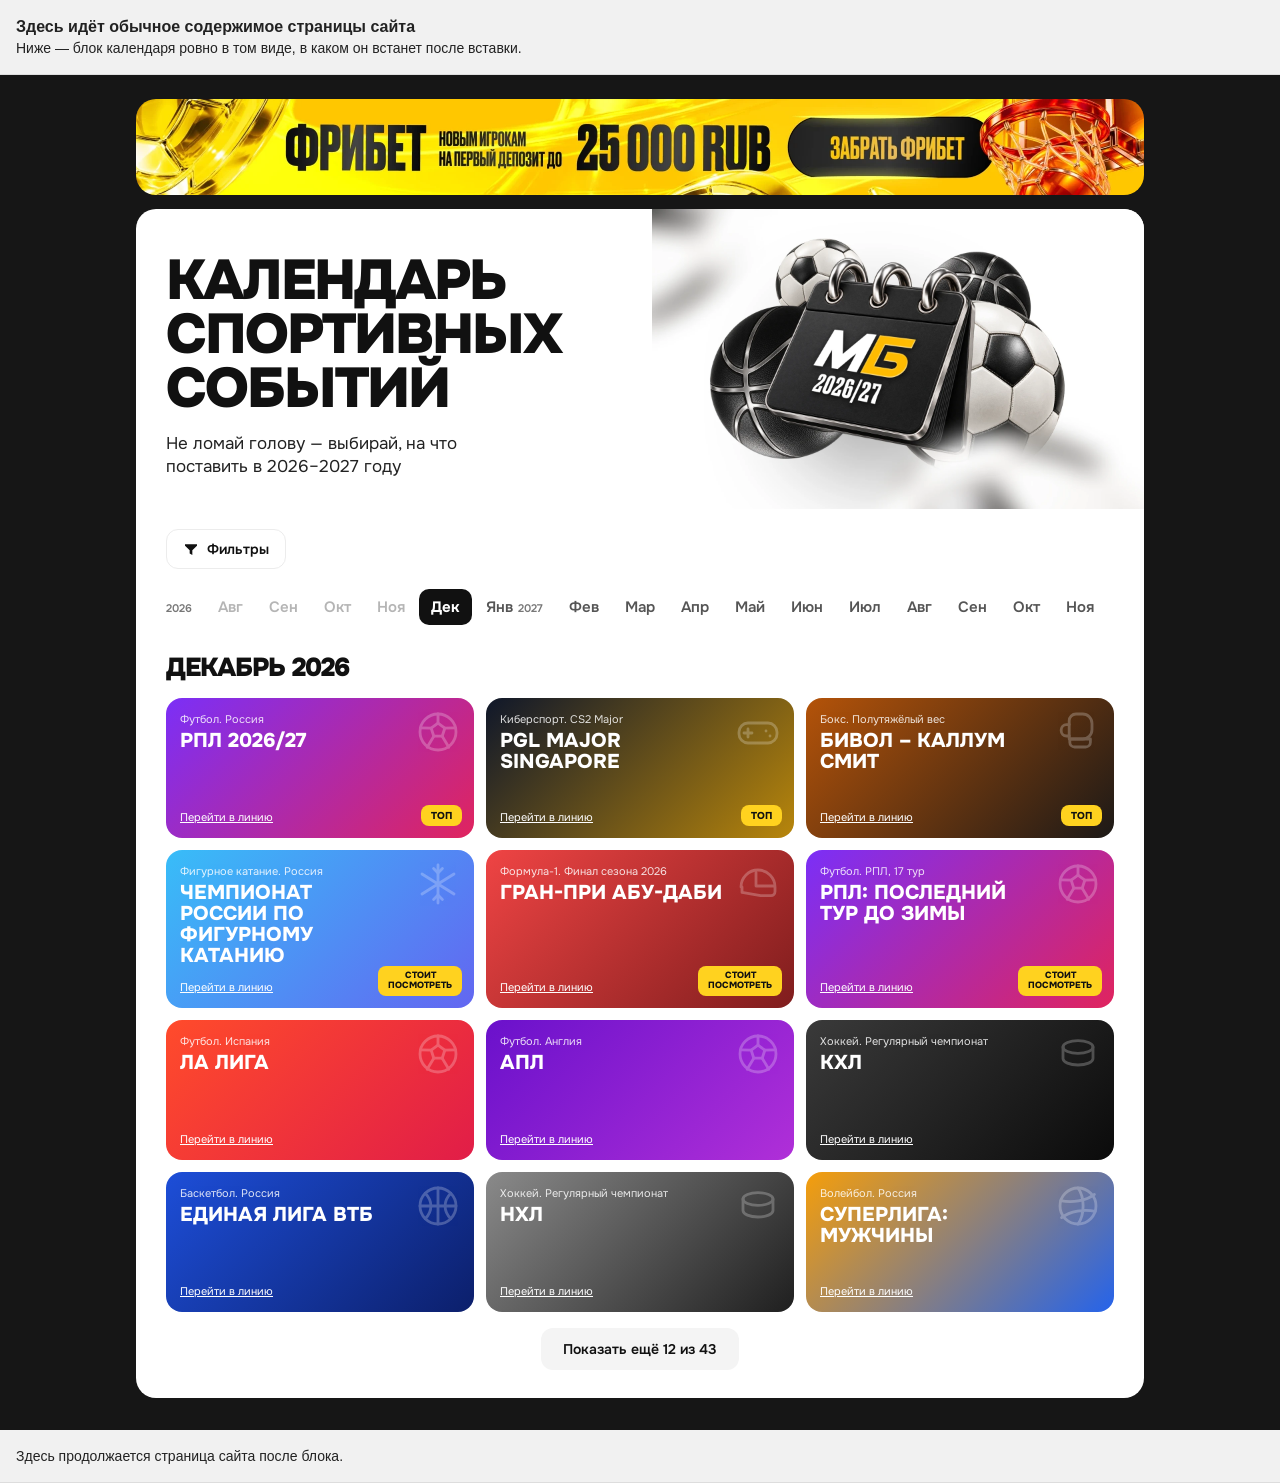
==== exports/embed-preview.html @ a329a1b7 "Понятные названия вместо англоязычных у разовых матчей Heritage Classic, Winter Classic, Stadium Ser" ====
<!doctype html>
<html lang="ru">
<head>
<meta charset="utf-8">
<meta name="viewport" content="width=device-width, initial-scale=1">
<title>Календарь — превью блока для сайта</title>
<link href="https://fonts.googleapis.com/css2?family=Onest:wght@400;500;600;700;800;900&display=swap" rel="stylesheet">
<style>
  body { margin: 0; font-family: -apple-system, "Segoe UI", Roboto, Arial, sans-serif; color: #222; background: #fff; }
  .host { padding: 18px 16px; background: #f1f1f1; border-bottom: 1px solid #ddd; font-size: 14px; }
  .host b { display: block; font-size: 16px; margin-bottom: 4px; }
</style>
<style>
/* Блок не зависит от стилей страницы, на которую его вставили */
#mbc { display: block; text-align: left; }
#mbc, #mbc * { box-sizing: border-box; }
#mbc img { max-width: 100%; }

#mbc {
  --bg: #161616;
  --ink: #111;
  --muted: #777;
  --line: #ececec;
  --soft: #f4f4f4;
  --yellow: #ffd21f;
  --yellow-2: #ffb800;
  --gold-1: #fff1a8;
  --gold-2: #e6b422;
  --gold-3: #8a6212;
  --r: 20px;
  --font: 'Onest', system-ui, -apple-system, 'Segoe UI', Arial, sans-serif;
}
#mbc * { box-sizing: border-box; }
#mbc [hidden] { display: none !important; }
#mbc { margin: 0; font-family: var(--font); color: var(--ink); background: var(--bg); -webkit-font-smoothing: antialiased; }
#mbc button { font: inherit; cursor: pointer; color: inherit; }
#mbc a { color: inherit; }
#mbc .page { max-width: 1040px; margin: 0 auto; padding: 24px 16px 32px; }
#mbc /* ---------- Баннеры ---------- */
.bonus { display: block; margin-bottom: 14px; border-radius: var(--r); overflow: hidden; line-height: 0; }
#mbc .bonus img { display: block; width: 100%; height: auto; }
#mbc .sheet { background: #fff; border-radius: var(--r); overflow: hidden; padding-bottom: 28px; }
#mbc /* ---------- Hero ---------- */
.hero { display: grid; grid-template-columns: 1.05fr 1fr; min-height: 300px; }
#mbc .hero__text { padding: 44px 0 28px 30px; align-self: center; }
#mbc .hero__title {
  margin: 0; font-weight: 900; text-transform: uppercase;
  font-size: clamp(34px, 5.4vw, 56px); line-height: .96; letter-spacing: -2px;
}
#mbc .hero__lead { margin: 18px 0 0; font-size: 17px; line-height: 1.35; max-width: 330px; color: #222; }
#mbc .hero__art { position: relative; overflow: hidden; background: #f4f4f4; }
#mbc .hero__art img { display: block; width: 100%; height: 100%; object-fit: cover; }
#mbc /* ---------- Кнопка фильтров ---------- */
.filters { position: relative; padding: 20px 30px 0; display: flex; align-items: center; gap: 10px; }
#mbc .fbtn {
  display: inline-flex; align-items: center; gap: 8px; border: 1px solid var(--line); background: #fff;
  border-radius: 12px; padding: 10px 16px; font-size: 14px; font-weight: 600;
}
#mbc .fbtn:hover { border-color: #bbb; }
#mbc .fbtn.is-on { background: #111; border-color: #111; color: #fff; }
#mbc .fbtn__n { background: var(--yellow); color: #111; border-radius: 20px; min-width: 20px; height: 20px; display: inline-flex; align-items: center; justify-content: center; font-size: 12px; font-weight: 800; padding: 0 6px; }
#mbc .reset { border: 0; background: transparent; color: var(--muted); font-size: 13px; text-decoration: underline; }
#mbc .fpanel {
  position: absolute; z-index: 30; top: calc(100% + 8px); left: 30px; width: min(460px, calc(100% - 60px));
  background: #fff; border: 1px solid var(--line); border-radius: var(--r); padding: 16px;
  box-shadow: 0 20px 50px rgba(0,0,0,.18);
}
#mbc .fpanel[hidden] { display: none; }
#mbc .fpanel__head { display: flex; justify-content: space-between; align-items: center; margin-bottom: 12px; font-size: 16px; }
#mbc .fpanel__close { border: 0; background: var(--soft); width: 30px; height: 30px; border-radius: 50%; font-size: 20px; line-height: 1; }
#mbc .fgroup { margin-top: 14px; }
#mbc .fgroup__t { display: block; font-size: 12px; color: var(--muted); margin-bottom: 6px; }
#mbc .fpanel__foot { display: flex; gap: 8px; margin-top: 16px; }
#mbc .fpanel__foot .btn { flex: 1; }
#mbc .chips { display: flex; flex-wrap: wrap; gap: 6px; }
#mbc .chip { border: 1px solid var(--line); background: #fff; border-radius: 999px; padding: 6px 12px; font-size: 13px; display: inline-flex; align-items: center; gap: 6px; }
#mbc .chip i { width: 8px; height: 8px; border-radius: 50%; }
#mbc .chip.is-active { background: #111; border-color: #111; color: #fff; }
#mbc .btn { display: inline-flex; align-items: center; justify-content: center; border-radius: 12px; padding: 12px 18px; font-weight: 700; border: 0; font-size: 14px; }
#mbc .btn--dark { background: #111; color: var(--yellow); }
#mbc .btn--ghost { background: var(--soft); }
#mbc /* ---------- Месяцы ---------- */
.block { padding: 20px 30px 0; }
#mbc .months { display: flex; gap: 2px; overflow-x: auto; padding-bottom: 10px; margin-bottom: 16px; scrollbar-width: none; }
#mbc .months::-webkit-scrollbar { display: none; }
#mbc .mon {
  flex: none; border: 0; background: transparent; border-radius: 10px; padding: 8px 12px;
  font-size: 15px; font-weight: 600; color: #555; display: flex; align-items: baseline; gap: 5px; white-space: nowrap;
}
#mbc .mon small { font-size: 11px; color: var(--muted); font-weight: 600; }
#mbc .mon:hover { background: var(--soft); }
#mbc .mon.is-past { color: #b5b5b5; }
#mbc .mon.is-active { background: #111; color: #fff; font-weight: 700; }
#mbc .mon.is-active small { color: var(--yellow); }
#mbc .h2 { margin: 0 0 14px; font-weight: 900; text-transform: uppercase; font-size: 26px; letter-spacing: -1px; }
#mbc /* ---------- Карточки ---------- */
.cards { display: grid; grid-template-columns: repeat(3, 1fr); gap: 12px; }
#mbc .card {
  position: relative; overflow: hidden; min-height: 140px; border-radius: 16px; padding: 14px; color: #fff;
  display: flex; flex-direction: column; background: var(--g, #333); text-decoration: none;
  transition: transform .15s, box-shadow .15s;
}
#mbc .card:hover { transform: translateY(-3px); box-shadow: 0 14px 28px rgba(0,0,0,.22); }
#mbc .card__ico { position: absolute; right: 12px; top: 10px; width: 48px; height: 48px; color: #fff; opacity: .24; pointer-events: none; }
#mbc .card__g { position: relative; font-size: 11px; opacity: .85; }
#mbc .card__t { position: relative; margin-top: 4px; font-size: 20px; line-height: 1.05; font-weight: 800; text-transform: uppercase; }
#mbc /* место под иконку сверху и под метку снизу, #mbc чтобы они не наезжали на текст */
.card__g, #mbc .card__t { padding-right: 56px; }
#mbc .card.has-badge .card__link { padding-right: 92px; }
#mbc .card__link { position: relative; margin-top: auto; padding-top: 14px; font-size: 11px; text-decoration: underline; align-self: flex-start; }
#mbc .badge {
  position: absolute; bottom: 12px; right: 12px; z-index: 2; max-width: 84px;
  background: var(--yellow); color: #111; font-weight: 800; font-size: 9px; line-height: 1.1;
  text-transform: uppercase; padding: 5px 7px; border-radius: 8px; text-align: center;
}
#mbc .badge--top { max-width: none; font-size: 10px; padding: 5px 10px; }
#mbc .empty { color: var(--muted); text-align: center; padding: 24px 0; }
#mbc .more-btn { display: block; margin: 16px auto 0; border: 0; background: var(--soft); border-radius: 12px; padding: 12px 22px; font-weight: 600; font-size: 14px; }
#mbc .more-btn:hover { background: #fff5c7; }
#mbc /* ---------- Адаптив ---------- */
@media (max-width: 900px) {
  .cards { grid-template-columns: repeat(2, 1fr); }
}
@media (max-width: 720px) {
#mbc .hero { grid-template-columns: 1fr; min-height: 0; }
#mbc .hero__text { padding: 26px 20px 8px; }
#mbc .hero__art { height: 210px; }
#mbc .filters { padding: 16px 16px 0; }
#mbc .block { padding: 18px 16px 0; }
#mbc .fpanel { left: 16px; width: calc(100% - 32px); }
}
@media (max-width: 480px) {
#mbc .cards { grid-template-columns: 1fr; }
#mbc .card { min-height: 120px; }
#mbc .h2 { font-size: 22px; }
}

</style>
</head>
<body>
<div class="host"><b>Здесь идёт обычное содержимое страницы сайта</b>
Ниже — блок календаря ровно в том виде, в каком он встанет после вставки.</div>

<div id="mbc">
<div class="page">
    <a class="bonus" href="#" data-bonus>
      <picture>
        <source media="(max-width: 720px)" srcset="[data-uri]">
        <img src="[data-uri]" alt="Фрибет новым игрокам на первый депозит до 25 000 RUB" width="2000" height="190">
      </picture>
    </a>

    <main class="sheet">
      <header class="hero">
        <div class="hero__text">
          <h1 class="hero__title">Календарь<br>спортивных<br>событий</h1>
          <p class="hero__lead">Не ломай голову — выбирай, на что поставить в&nbsp;2026–2027&nbsp;году</p>
        </div>
        <div class="hero__art">
          <img src="[data-uri]" alt="Календарь МБ 2026/27" width="1476" height="900">
        </div>
      </header>

      <!-- Все фильтры спрятаны под одну кнопку -->
      <section class="filters" aria-label="Фильтры">
        <button class="fbtn" id="mbc-filtersBtn" type="button" aria-expanded="false" aria-controls="fpanel">
          <svg viewBox="0 0 24 24" width="16" height="16" aria-hidden="true"><path fill="currentColor" d="M3 5h18v2.2l-7 6.6V21l-4-2.2v-5l-7-6.6V5Z"/></svg>
          Фильтры<span class="fbtn__n" id="mbc-filtersCount" hidden></span>
        </button>
        <button class="reset" id="mbc-resetBtn" type="button" hidden>Сбросить</button>

        <div class="fpanel" id="mbc-fpanel" hidden>
          <div class="fpanel__head">
            <b>Фильтры</b>
            <button class="fpanel__close" id="mbc-filtersClose" type="button" aria-label="Закрыть">×</button>
          </div>

          <div class="fgroup">
            <span class="fgroup__t">Виды спорта</span>
            <div class="chips" id="mbc-sportChips"></div>
          </div>

          <div class="fpanel__foot">
            <button class="btn btn--ghost" id="mbc-resetBtn2" type="button">Сбросить всё</button>
            <button class="btn btn--dark" id="mbc-filtersApply" type="button">Показать</button>
          </div>
        </div>
      </section>

      <!-- Месяцы и турниры -->
      <section class="block" id="calendar">
        <nav class="months" id="mbc-months" aria-label="Месяцы"></nav>
        <h2 class="h2" id="mbc-listTitle"></h2>
        <div class="cards" id="mbc-cards"></div>
        <p class="empty" id="mbc-cardsEmpty" hidden>Событий не найдено — попробуйте сбросить фильтры.</p>
        <button class="more-btn" id="mbc-moreCards" type="button" hidden></button>
      </section>
    </main>
  </div>
</div>

<div class="host">Здесь продолжается страница сайта после блока.</div>

<script>window.MBC_DATA = {"updated_at":"2026-10-02T17:14:57+03:00","sports":[{"key":"football","label":"Футбол","cat":"sport"},{"key":"hockey","label":"Хоккей","cat":"sport"},{"key":"basketball","label":"Баскетбол","cat":"sport"},{"key":"tennis","label":"Теннис","cat":"sport"},{"key":"combat","label":"Единоборства","cat":"sport"},{"key":"motor","label":"Автоспорт","cat":"sport"},{"key":"winter","label":"Зимние виды","cat":"sport"},{"key":"volley","label":"Волейбол","cat":"sport"},{"key":"handball","label":"Гандбол","cat":"sport"},{"key":"athletics","label":"Атлетика и плавание","cat":"sport"},{"key":"cycling","label":"Велоспорт","cat":"sport"},{"key":"us","label":"NFL и MLB","cat":"sport"},{"key":"other","label":"Дартс, шахматы и др.","cat":"sport"},{"key":"multi","label":"Мультиспорт","cat":"sport"},{"key":"cs2","label":"CS2","cat":"esport"},{"key":"dota2","label":"Dota 2","cat":"esport"},{"key":"lol","label":"League of Legends","cat":"esport"},{"key":"valorant","label":"Valorant","cat":"esport"},{"key":"esother","label":"Другие игры","cat":"esport"}],"events":[{"id":"rpl","t":"РПЛ 2026/27","s":"football","g":"Футбол. Россия","c":"rpl","st":"2026-07-24","en":"2027-05-29","d":"24.07.2026 – 29.05.2027","p":"Россия","status":"✔","url":"https://melbet.ru/ru/sport/sports/football-russia-russia-premier-league?filter=eyJxIjoie1wiMVwiOntcIjEzNDNcIjpbNTAxNl19fSJ9","i":5,"rank":1,"season":1},{"id":"rpl10","t":"Краснодар – Зенит","s":"football","g":"Футбол. РПЛ, 10 тур","c":"rpl","st":"2026-10-09","en":"2026-10-11","d":"10 тур: 09–11.10.2026 (матч 10.10)","p":"Краснодар","status":"✔","url":"https://melbet.ru/ru/sport/sports/football-russia-russia-premier-league?filter=eyJxIjoie1wiMVwiOntcIjEzNDNcIjpbNTAxNl19fSJ9","i":5},{"id":"rpl17","t":"РПЛ: последний тур до зимы","s":"football","g":"Футбол. РПЛ, 17 тур","c":"rpl","st":"2026-12-04","en":"2026-12-07","d":"04–07.12.2026","p":"Россия","status":"✔","url":"https://melbet.ru/ru/sport/sports/football-russia-russia-premier-league?filter=eyJxIjoie1wiMVwiOntcIjEzNDNcIjpbNTAxNl19fSJ9","i":5,"rank":18},{"id":"rplzs","t":"Зенит – Спартак","s":"football","g":"Футбол. РПЛ, 28 тур","c":"rpl","st":"2027-05-14","en":"2027-05-16","d":"≈ май 2027 (28 тур)","p":"Санкт-Петербург","status":"≈","url":"https://melbet.ru/ru/sport/sports/football-russia-russia-premier-league?filter=eyJxIjoie1wiMVwiOntcIjEzNDNcIjpbNTAxNl19fSJ9","i":5},{"id":"rplfinal","t":"РПЛ: финальный тур","s":"football","g":"Футбол. РПЛ, 30 тур","c":"rpl","st":"2027-05-29","en":"2027-05-29","d":"29.05.2027","p":"Россия","status":"✔","url":"https://melbet.ru/ru/sport/sports/football-russia-russia-premier-league?filter=eyJxIjoie1wiMVwiOntcIjEzNDNcIjpbNTAxNl19fSJ9","i":5},{"id":"cupgroups","t":"Кубок России: группы Пути РПЛ","s":"football","g":"Футбол. Россия","c":"cup","st":"2026-11-05","en":"2026-11-25","d":"05–25.11.2026","p":"Россия","status":"✔","url":"https://melbet.ru/ru/sport/sports/football-russia-russia-cup-rpl-path?filter=eyJxIjoie1wiMVwiOntcIjEzNDNcIjpbNDgzMjFdfX0ifQ==","i":4},{"id":"cupplayoff","t":"Кубок России: плей-офф","s":"football","g":"Футбол. Россия","c":"cup","st":"2027-03-03","en":"2027-05-19","d":"03.03 – 19.05.2027","p":"Россия","status":"✔","url":"https://melbet.ru/ru/sport/sports/football-russia-russia-cup-rpl-path?filter=eyJxIjoie1wiMVwiOntcIjEzNDNcIjpbNDgzMjFdfX0ifQ==","i":4},{"id":"cupfinal","t":"Суперфинал Кубка России","s":"football","g":"Футбол. Россия","c":"cup","st":"2027-06-06","en":"2027-06-06","d":"06.06.2027","p":"Место объявят позже","status":"✔","url":"https://melbet.ru/ru/sport/sports/football-russia-russia-cup-rpl-path?filter=eyJxIjoie1wiMVwiOntcIjEzNDNcIjpbNDgzMjFdfX0ifQ==","i":5,"rank":20},{"id":"rpl2728","t":"Суперкубок России и старт РПЛ 2027/28","s":"football","g":"Футбол. Россия","c":"rpl","st":"2027-07-15","en":"2027-07-31","d":"≈ июль 2027","p":"?","status":"?","url":"https://melbet.ru/ru/sport/pre-match/football","i":5},{"id":"rusfriendly","t":"Сборная России: Иран, Намибия, Нигерия","s":"football","g":"Футбол. Сборная","c":"rus","st":"2026-09-29","en":"2026-10-06","d":"29.09, 03.10, 06.10.2026","p":"Казань / Екатеринбург / Нижний Новгород","status":"✔","url":"https://melbet.ru/ru/sport/sports/football-world-friendles-top-national-teams?filter=eyJxIjoie1wiMVwiOntcIjEyMzlcIjpbNDU4NThdfX0ifQ==","i":4},{"id":"rusnov","t":"Сборная России: ноябрьские матчи","s":"football","g":"Футбол. Сборная","c":"rus","st":"2026-11-09","en":"2026-11-17","d":"Окно 09–17.11.2026","p":"?","status":"?","url":"https://melbet.ru/ru/sport/sports/football-world-friendles-top-national-teams?filter=eyJxIjoie1wiMVwiOntcIjEyMzlcIjpbNDU4NThdfX0ifQ==","i":4},{"id":"epl","t":"АПЛ","s":"football","g":"Футбол. Англия","c":"epl","st":"2026-08-21","en":"2027-05-30","d":"21.08.2026 – 30.05.2027","p":"Англия","status":"✔","url":"https://melbet.ru/ru/sport/sports/football-england-england-premier-league?filter=eyJxIjoie1wiMVwiOntcIjEyMjVcIjpbNDQ4NV19fSJ9","i":5,"season":1},{"id":"efl","t":"Финал Кубка английской лиги","s":"football","g":"Футбол. Англия","c":"epl","st":"2027-03-21","en":"2027-03-21","d":"≈ 21.03.2027","p":"Уэмбли, Лондон","status":"≈","url":"https://melbet.ru/ru/sport/sports/football-england-england-efl-cup?filter=eyJxIjoie1wiMVwiOntcIjEyMjVcIjpbNDk3MDRdfX0ifQ==","i":3},{"id":"facup","t":"Финал Кубка Англии","s":"football","g":"Футбол. Англия","c":"facup","st":"2027-05-22","en":"2027-05-22","d":"22.05.2027","p":"Уэмбли, Лондон","status":"✔","url":"https://melbet.ru/ru/sport/sports/football-england-england-fa-cup?filter=eyJxIjoie1wiMVwiOntcIjEyMjVcIjpbNDk3MDVdfX0ifQ==","i":4},{"id":"laliga","t":"Ла Лига","s":"football","g":"Футбол. Испания","c":"laliga","st":"2026-08-15","en":"2027-05-30","d":"15.08.2026 – 30.05.2027","p":"Испания","status":"✔","url":"https://melbet.ru/ru/sport/sports/football-spain-spain-la-liga?filter=eyJxIjoie1wiMVwiOntcIjEyODhcIjpbNDQ4Nl19fSJ9","i":5,"season":1},{"id":"clasico1","t":"Эль Класико","s":"football","g":"Футбол. Ла Лига, 10 тур","c":"laliga","st":"2026-10-24","en":"2026-10-25","d":"24–25.10.2026","p":"Камп Ноу, Барселона","status":"✔","url":"https://melbet.ru/ru/sport/sports/football-spain-spain-la-liga?filter=eyJxIjoie1wiMVwiOntcIjEyODhcIjpbNDQ4Nl19fSJ9","i":5,"rank":19},{"id":"clasico2","t":"Эль Класико","s":"football","g":"Футбол. Ла Лига, 35 тур","c":"laliga","st":"2027-05-08","en":"2027-05-09","d":"08–09.05.2027","p":"Сантьяго Бернабеу, Мадрид","status":"✔","url":"https://melbet.ru/ru/sport/sports/football-spain-spain-la-liga?filter=eyJxIjoie1wiMVwiOntcIjEyODhcIjpbNDQ4Nl19fSJ9","i":5},{"id":"madderby","t":"Мадридское дерби","s":"football","g":"Футбол. Ла Лига, 30 тур","c":"laliga","st":"2027-04-04","en":"2027-04-04","d":"04.04.2027","p":"Сантьяго Бернабеу","status":"✔","url":"https://melbet.ru/ru/sport/sports/football-spain-spain-la-liga?filter=eyJxIjoie1wiMVwiOntcIjEyODhcIjpbNDQ4Nl19fSJ9","i":4},{"id":"supercopa","t":"Суперкубок Испании","s":"football","g":"Футбол. Испания","c":"laliga","st":"2027-02-02","en":"2027-02-07","d":"02–07.02.2027","p":"Стамбул, стадион им. Ататюрка","status":"✔","url":"https://melbet.ru/ru/sport/pre-match/football","i":5},{"id":"copadelrey","t":"Финал Кубка Испании","s":"football","g":"Футбол. Испания","c":"laliga","st":"2027-04-24","en":"2027-04-24","d":"24.04.2027","p":"Севилья, Ла Картуха","status":"✔","url":"https://melbet.ru/ru/sport/sports/football-spain-spain-copa-del-rey?filter=eyJxIjoie1wiMVwiOntcIjEyODhcIjpbNDUyNF19fSJ9","i":4},{"id":"seriea","t":"Серия А","s":"football","g":"Футбол. Италия","c":"seriea","st":"2026-08-23","en":"2027-05-30","d":"23.08.2026 – 30.05.2027","p":"Италия","status":"✔","url":"https://melbet.ru/ru/sport/sports/football-italy-italy-serie-a?filter=eyJxIjoie1wiMVwiOntcIjEyODdcIjpbNDQ4NF19fSJ9","i":4,"season":1},{"id":"supercoppa","t":"Суперкубок Италии","s":"football","g":"Футбол. Италия","c":"seriea","st":"2026-12-22","en":"2026-12-22","d":"22.12.2026","p":"Милан, «Сан-Сиро»","status":"✔","url":"https://melbet.ru/ru/sport/pre-match/football","i":3},{"id":"coppaita","t":"Финал Кубка Италии","s":"football","g":"Футбол. Италия","c":"coppa","st":"2027-05-19","en":"2027-05-19","d":"19.05.2027","p":"Рим, Олимпико","status":"✔","url":"https://melbet.ru/ru/sport/sports/football-italy-coppa-italia?filter=eyJxIjoie1wiMVwiOntcIjEyODdcIjpbNDUyOV19fSJ9","i":3},{"id":"bundesliga","t":"Бундеслига","s":"football","g":"Футбол. Германия","c":"bundes","st":"2026-08-28","en":"2027-05-23","d":"28.08.2026 – 22/23.05.2027","p":"Германия","status":"✔","url":"https://melbet.ru/ru/sport/sports/football-germany-germany-bundesliga?filter=eyJxIjoie1wiMVwiOntcIjEyMzBcIjpbNDI2MV19fSJ9","i":4,"season":1},{"id":"dfbpokal","t":"Финал Кубка Германии","s":"football","g":"Футбол. Германия","c":"dfb","st":"2027-05-29","en":"2027-05-29","d":"29.05.2027","p":"Берлин, Олимпиаштадион","status":"✔","url":"https://melbet.ru/ru/sport/sports/football-germany-germany-dfb-pokal-cup?filter=eyJxIjoie1wiMVwiOntcIjEyMzBcIjpbNDU0M119fSJ9","i":3},{"id":"ligue1","t":"Лига 1","s":"football","g":"Футбол. Франция","c":"ligue1","st":"2026-08-23","en":"2027-05-29","d":"23.08.2026 – 29.05.2027","p":"Франция","status":"✔","url":"https://melbet.ru/ru/sport/sports/football-france-france-ligue-1?filter=eyJxIjoie1wiMVwiOntcIjEyOTFcIjpbNDYxMF19fSJ9","i":4,"season":1},{"id":"classique","t":"Ле Классик: ПСЖ – Марсель","s":"football","g":"Футбол. Лига 1, 19 тур","c":"ligue1","st":"2027-02-07","en":"2027-02-07","d":"07.02.2027","p":"Парк де Пренс, Париж","status":"✔","url":"https://melbet.ru/ru/sport/sports/football-france-france-ligue-1?filter=eyJxIjoie1wiMVwiOntcIjEyOTFcIjpbNDYxMF19fSJ9","i":4},{"id":"cdf","t":"Финал Кубка Франции","s":"football","g":"Футбол. Франция","c":"ligue1","st":"2027-05-15","en":"2027-05-15","d":"≈ 15.05.2027","p":"Стад де Франс","status":"≈","url":"https://melbet.ru/ru/sport/sports/football-france-coupe-de-france?filter=eyJxIjoie1wiMVwiOntcIjEyOTFcIjpbNDU5OV19fSJ9","i":3},{"id":"ucl","t":"Лига чемпионов: общий этап","s":"football","g":"Футбол. Еврокубки","c":"ucl","st":"2026-10-13","en":"2027-01-27","d":"Туры 2–8: 13.10.2026 – 27.01.2027","p":"Европа","status":"✔","url":"https://melbet.ru/ru/sport/sports/football-europe-uefa-champions-league?filter=eyJxIjoie1wiMVwiOntcIjEyMjJcIjpbNDU4NF19fSJ9","i":5,"season":1},{"id":"uclpo","t":"Лига чемпионов: плей-офф","s":"football","g":"Футбол. Еврокубки","c":"ucl","st":"2027-02-16","en":"2027-05-05","d":"16.02 – 05.05.2027","p":"Европа","status":"✔","url":"https://melbet.ru/ru/sport/sports/football-europe-uefa-champions-league?filter=eyJxIjoie1wiMVwiOntcIjEyMjJcIjpbNDU4NF19fSJ9","i":5,"rank":6},{"id":"uclfinal","t":"Финал Лиги чемпионов","s":"football","g":"Футбол. Еврокубки","c":"ucl","st":"2027-06-05","en":"2027-06-05","d":"05.06.2027","p":"Мадрид, Метрополитано","status":"✔","url":"https://melbet.ru/ru/sport/sports/football-europe-uefa-champions-league?filter=eyJxIjoie1wiMVwiOntcIjEyMjJcIjpbNDU4NF19fSJ9","i":5,"rank":2},{"id":"uel","t":"Лига Европы","s":"football","g":"Футбол. Еврокубки","c":"uel","st":"2026-09-24","en":"2027-05-06","d":"Общий этап до 28.01; плей-офф 18.02 – 06.05.2027","p":"Европа","status":"✔","url":"https://melbet.ru/ru/sport/sports/football-europe-uefa-europa-league?filter=eyJxIjoie1wiMVwiOntcIjEyMjJcIjpbNDIzMF19fSJ9","i":4,"season":1},{"id":"uelfinal","t":"Финал Лиги Европы","s":"football","g":"Футбол. Еврокубки","c":"uel","st":"2027-05-26","en":"2027-05-26","d":"26.05.2027","p":"Франкфурт","status":"✔","url":"https://melbet.ru/ru/sport/sports/football-europe-uefa-europa-league?filter=eyJxIjoie1wiMVwiOntcIjEyMjJcIjpbNDIzMF19fSJ9","i":4},{"id":"uecl","t":"Лига конференций","s":"football","g":"Футбол. Еврокубки","c":"uecl","st":"2026-10-15","en":"2027-05-06","d":"Общий этап 15.10–17.12.2026; 1/2 29.04 и 06.05.2027","p":"Европа","status":"✔","url":"https://melbet.ru/ru/sport/sports/football-europe-uefa-conference-league?filter=eyJxIjoie1wiMVwiOntcIjEyMjJcIjpbMzIwNTBdfX0ifQ==","i":3,"season":1},{"id":"ueclfinal","t":"Финал Лиги конференций","s":"football","g":"Футбол. Еврокубки","c":"uecl","st":"2027-06-02","en":"2027-06-02","d":"02.06.2027","p":"Стамбул, стадион «Бешикташа»","status":"✔","url":"https://melbet.ru/ru/sport/sports/football-europe-uefa-conference-league?filter=eyJxIjoie1wiMVwiOntcIjEyMjJcIjpbMzIwNTBdfX0ifQ==","i":3},{"id":"usc","t":"Суперкубок УЕФА","s":"football","g":"Футбол. Еврокубки","c":"ucl","st":"2027-08-11","en":"2027-08-11","d":"≈ 11.08.2027","p":"Амстердам, Йохан Кройфф Арена","status":"≈","url":"https://melbet.ru/ru/sport/pre-match/football","i":4},{"id":"unl","t":"Лига наций УЕФА","s":"football","g":"Футбол. Сборные","c":"nations","st":"2026-09-24","en":"2026-11-17","d":"24.09 – 17.11.2026","p":"Европа","status":"✔","url":"https://melbet.ru/ru/sport/sports/football-europe-uefa-nations-league-league-a?filter=eyJxIjoie1wiMVwiOntcIjEyMjJcIjpbNDg3NThdfX0ifQ==","i":3},{"id":"unlqf","t":"Лига наций: 1/4 и стыки","s":"football","g":"Футбол. Сборные","c":"nations","st":"2027-03-25","en":"2027-03-30","d":"25–30.03.2027","p":"Европа","status":"✔","url":"https://melbet.ru/ru/sport/sports/football-europe-uefa-nations-league-league-a?filter=eyJxIjoie1wiMVwiOntcIjEyMjJcIjpbNDg3NThdfX0ifQ==","i":3},{"id":"unlf4","t":"Финал четырёх Лиги наций","s":"football","g":"Футбол. Сборные","c":"nations","st":"2027-06-09","en":"2027-06-13","d":"09–13.06.2027","p":"?","status":"≈","url":"https://melbet.ru/ru/sport/sports/football-europe-uefa-nations-league-league-a?filter=eyJxIjoie1wiMVwiOntcIjEyMjJcIjpbNDg3NThdfX0ifQ==","i":3},{"id":"euroq","t":"Отбор Евро-2028","s":"football","g":"Футбол. Сборные","c":"nations","st":"2027-03-19","en":"2027-11-21","d":"Март – ноябрь 2027","p":"Европа","status":"≈","url":"https://melbet.ru/ru/sport/sports/football-europe-euro-2028?filter=eyJxIjoie1wiMVwiOntcIjEyMjJcIjpbNTI1MzJdfX0ifQ==","i":3,"season":1},{"id":"asiancup","t":"Кубок Азии","s":"football","g":"Футбол. Сборные","c":"asia","st":"2027-01-07","en":"2027-02-05","d":"07.01 – 05.02.2027","p":"Саудовская Аравия: Эр-Рияд, Джидда, Эль-Хобар","status":"✔","url":"https://melbet.ru/ru/sport/pre-match/football","i":3},{"id":"afcon","t":"Кубок Африки","s":"football","g":"Футбол. Сборные","c":"africa","st":"2027-06-19","en":"2027-07-17","d":"19.06 – 17.07.2027","p":"Кения, Танзания, Уганда","status":"✔","url":"https://melbet.ru/ru/sport/sports/football-africa-africa-cup-of-nations?filter=eyJxIjoie1wiMVwiOntcIjEzMTNcIjpbNDYxNF19fSJ9","i":3},{"id":"wwc","t":"Женский чемпионат мира","s":"football","g":"Футбол. Сборные","c":"wwc","st":"2027-06-24","en":"2027-07-25","d":"24.06 – 25.07.2027","p":"Бразилия, 8 городов","status":"✔","url":"https://melbet.ru/ru/sport/pre-match/football","i":2},{"id":"goldcup","t":"Золотой кубок КОНКАКАФ","s":"football","g":"Футбол. Сборные","c":"africa","st":"2027-06-15","en":"2027-07-15","d":"≈ лето 2027","p":"?","status":"?","url":"https://melbet.ru/ru/sport/pre-match/football","i":2},{"id":"sudam","t":"Финал Южноамериканского кубка","s":"football","g":"Футбол. Южная Америка","c":"conmebol","st":"2026-11-21","en":"2026-11-21","d":"21.11.2026","p":"Барранкилья, Метрополитано","status":"✔","url":"https://melbet.ru/ru/sport/sports/football-south-america-sudamericana-cup?filter=eyJxIjoie1wiMVwiOntcIjEzMjBcIjpbNjA3OF19fSJ9","i":2},{"id":"libertadores","t":"Финал Кубка Либертадорес","s":"football","g":"Футбол. Южная Америка","c":"conmebol","st":"2026-11-28","en":"2026-11-28","d":"28.11.2026","p":"Монтевидео, Сентенарио","status":"✔","url":"https://melbet.ru/ru/sport/sports/football-south-america-copa-libertadores?filter=eyJxIjoie1wiMVwiOntcIjEzMjBcIjpbNDY1MV19fSJ9","i":3},{"id":"intercont","t":"Межконтинентальный кубок ФИФА","s":"football","g":"Футбол. Клубы","c":"fifa","st":"2026-12-09","en":"2026-12-20","d":"Декабрь 2026","p":"?","status":"?","url":"https://melbet.ru/ru/sport/pre-match/football","i":4},{"id":"mls","t":"Финал MLS","s":"football","g":"Футбол. США","c":"mls","st":"2026-12-18","en":"2026-12-18","d":"18.12.2026","p":"Стадион финалиста","status":"✔","url":"https://melbet.ru/ru/sport/sports/football-usa-usa-mls?filter=eyJxIjoie1wiMVwiOntcIjEzNjlcIjpbNDk5OF19fSJ9","i":2},{"id":"spl","t":"Саудовская Про-лига","s":"football","g":"Футбол. Саудовская Аравия","c":"saudi","st":"2026-08-13","en":"2027-05-29","d":"13.08.2026 – 29.05.2027","p":"Саудовская Аравия","status":"✔","url":"https://melbet.ru/ru/sport/sports/football-saudi-arabia-saudi-arabia-professional-league?filter=eyJxIjoie1wiMVwiOntcIjEzMDJcIjpbNDU1N119fSJ9","i":3,"season":1},{"id":"khl","t":"КХЛ","s":"hockey","g":"Хоккей. Регулярный чемпионат","c":"khl","st":"2026-09-05","en":"2027-03-20","d":"05.09.2026 – 20.03.2027","p":"Россия, Беларусь, Казахстан, Китай","status":"✔","url":"https://melbet.ru/ru/sport/sports/ice-hockey-russia-khl?filter=eyJxIjoie1wiMTBcIjp7XCI3NDdcIjpbMjQzOV19fSJ9","i":5,"season":1},{"id":"channelone","t":"Кубок Первого канала","s":"hockey","g":"Хоккей. Сборная России","c":"rus","st":"2026-12-07","en":"2026-12-14","d":"Декабрь 2026, окно паузы КХЛ 07–14.12","p":"Москва, «ВТБ Арена»","status":"≈","url":"https://melbet.ru/ru/sport/pre-match/ice-hockey","i":4,"rank":27},{"id":"khlasg","t":"Неделя звёзд КХЛ","s":"hockey","g":"Хоккей. КХЛ","c":"khl","st":"2027-02-05","en":"2027-02-08","d":"05–08.02.2027","p":"Минск-Арена","status":"✔","url":"https://melbet.ru/ru/sport/sports/ice-hockey-russia-khl?filter=eyJxIjoie1wiMTBcIjp7XCI3NDdcIjpbMjQzOV19fSJ9","i":4},{"id":"gagarin","t":"Кубок Гагарина: плей-офф","s":"hockey","g":"Хоккей. КХЛ","c":"khl","st":"2027-03-23","en":"2027-05-23","d":"23.03 – 23.05.2027","p":"Россия","status":"✔","url":"https://melbet.ru/ru/sport/sports/ice-hockey-russia-khl?filter=eyJxIjoie1wiMTBcIjp7XCI3NDdcIjpbMjQzOV19fSJ9","i":5,"rank":3},{"id":"vhl","t":"ВХЛ","s":"hockey","g":"Хоккей. Россия","c":"khl","st":"2026-09-02","en":"2027-03-18","d":"02.09.2026 – 18.03.2027","p":"Россия и др.","status":"✔","url":"https://melbet.ru/ru/sport/sports/ice-hockey-russia-russia-vhl?filter=eyJxIjoie1wiMTBcIjp7XCI3NDdcIjpbMzA5N119fSJ9","i":2,"season":1},{"id":"mhl","t":"МХЛ","s":"hockey","g":"Хоккей. Россия","c":"khl","st":"2026-09-06","en":"2027-03-15","d":"с 06.09.2026","p":"Россия","status":"≈","url":"https://melbet.ru/ru/sport/sports/ice-hockey-russia-russia-mhl?filter=eyJxIjoie1wiMTBcIjp7XCI3NDdcIjpbMjczMV19fSJ9","i":2,"season":1},{"id":"nhl","t":"НХЛ","s":"hockey","g":"Хоккей. Регулярный чемпионат","c":"nhl","st":"2026-09-29","en":"2027-04-10","d":"29.09.2026 – 10.04.2027","p":"США и Канада","status":"✔","url":"https://melbet.ru/ru/sport/sports/ice-hockey-usa-nhl?filter=eyJxIjoie1wiMTBcIjp7XCI3MTBcIjpbMjkwM119fSJ9","i":5,"season":1},{"id":"heritage","t":"НХЛ на открытом воздухе: Виннипег – Монреаль","s":"hockey","g":"Хоккей. НХЛ","c":"nhl","st":"2026-10-25","en":"2026-10-25","d":"25.10.2026","p":"Виннипег","status":"✔","url":"https://melbet.ru/ru/sport/sports/ice-hockey-usa-nhl?filter=eyJxIjoie1wiMTBcIjp7XCI3MTBcIjpbMjkwM119fSJ9","i":3},{"id":"gsfin","t":"НХЛ в Европе: Каролина – Сиэтл","s":"hockey","g":"Хоккей. НХЛ в Европе","c":"nhl","st":"2026-11-12","en":"2026-11-14","d":"12 и 14.11.2026","p":"Хельсинки","status":"✔","url":"https://melbet.ru/ru/sport/sports/ice-hockey-usa-nhl?filter=eyJxIjoie1wiMTBcIjp7XCI3MTBcIjpbMjkwM119fSJ9","i":3},{"id":"gsger","t":"НХЛ в Европе: Оттава – Чикаго","s":"hockey","g":"Хоккей. НХЛ в Европе","c":"nhl","st":"2026-12-18","en":"2026-12-20","d":"18 и 20.12.2026","p":"Дюссельдорф","status":"✔","url":"https://melbet.ru/ru/sport/sports/ice-hockey-usa-nhl?filter=eyJxIjoie1wiMTBcIjp7XCI3MTBcIjpbMjkwM119fSJ9","i":3},{"id":"winterclassic","t":"НХЛ на открытом воздухе: Юта – Колорадо","s":"hockey","g":"Хоккей. НХЛ","c":"nhl","st":"2026-12-31","en":"2026-12-31","d":"31.12.2026","p":"Солт-Лейк-Сити, Rice-Eccles Stadium","status":"✔","url":"https://melbet.ru/ru/sport/sports/ice-hockey-usa-nhl?filter=eyJxIjoie1wiMTBcIjp7XCI3MTBcIjpbMjkwM119fSJ9","i":4},{"id":"nhlasg","t":"Матч звёзд НХЛ","s":"hockey","g":"Хоккей. НХЛ","c":"nhl","st":"2027-02-06","en":"2027-02-06","d":"06.02.2027","p":"Элмонт, UBS Arena","status":"✔","url":"https://melbet.ru/ru/sport/sports/ice-hockey-usa-nhl?filter=eyJxIjoie1wiMTBcIjp7XCI3MTBcIjpbMjkwM119fSJ9","i":4},{"id":"stadium","t":"НХЛ на стадионе: Даллас – Вегас","s":"hockey","g":"Хоккей. НХЛ","c":"nhl","st":"2027-02-20","en":"2027-02-20","d":"20.02.2027","p":"Арлингтон, AT&T Stadium","status":"✔","url":"https://melbet.ru/ru/sport/sports/ice-hockey-usa-nhl?filter=eyJxIjoie1wiMTBcIjp7XCI3MTBcIjpbMjkwM119fSJ9","i":3},{"id":"stanley","t":"Кубок Стэнли: плей-офф и финал","s":"hockey","g":"Хоккей. НХЛ","c":"nhl","st":"2027-04-17","en":"2027-06-20","d":"≈ середина апреля – июнь 2027","p":"США и Канада","status":"≈","url":"https://melbet.ru/ru/sport/sports/ice-hockey-usa-nhl?filter=eyJxIjoie1wiMTBcIjp7XCI3MTBcIjpbMjkwM119fSJ9","i":5,"rank":13},{"id":"wjc27","t":"Молодёжный чемпионат мира","s":"hockey","g":"Хоккей. IIHF","c":"iihf","st":"2026-12-26","en":"2027-01-05","d":"26.12.2026 – 05.01.2027","p":"Эдмонтон и Ред-Дир, Канада","status":"✔","url":"https://melbet.ru/ru/sport/pre-match/ice-hockey","i":3},{"id":"wc27","t":"Чемпионат мира по хоккею","s":"hockey","g":"Хоккей. IIHF","c":"iihf","st":"2027-05-14","en":"2027-05-30","d":"14–30.05.2027","p":"Дюссельдорф и Мангейм; открытие на Veltins-Arena","status":"✔","url":"https://melbet.ru/ru/sport/sports/ice-hockey-world-world-championship?filter=eyJxIjoie1wiMTBcIjp7XCI3NzlcIjpbNDcxODhdfX0ifQ==","i":3},{"id":"wjc28","t":"Молодёжный чемпионат мира 2028","s":"hockey","g":"Хоккей. IIHF","c":"iihf","st":"2027-12-26","en":"2028-01-05","d":"26.12.2027 – 05.01.2028","p":"Тампере и Турку","status":"✔","url":"https://melbet.ru/ru/sport/pre-match/ice-hockey","i":3},{"id":"nba","t":"NBA","s":"basketball","g":"Баскетбол. Регулярный чемпионат","c":"nba","st":"2026-10-20","en":"2027-04-11","d":"20.10.2026 – 11.04.2027","p":"США и Канада","status":"✔","url":"https://melbet.ru/ru/sport/sports/basketball-usa-nba?filter=eyJxIjoie1wiNFwiOntcIjcwOVwiOls5OThdfX0ifQ==","i":4,"season":1},{"id":"nbacup","t":"Кубок NBA","s":"basketball","g":"Баскетбол. NBA","c":"nba","st":"2026-10-30","en":"2026-12-11","d":"30.10 – 11.12.2026","p":"Финал — Индианаполис","status":"✔","url":"https://melbet.ru/ru/sport/sports/basketball-usa-nba-cup?filter=eyJxIjoie1wiNFwiOntcIjcwOVwiOls0ODU5MV19fSJ9","i":3},{"id":"nbamex","t":"NBA в Мехико: Денвер – Индиана","s":"basketball","g":"Баскетбол. NBA","c":"nba","st":"2026-11-07","en":"2026-11-07","d":"07.11.2026","p":"Мехико, Arena CDMX","status":"✔","url":"https://melbet.ru/ru/sport/sports/basketball-usa-nba?filter=eyJxIjoie1wiNFwiOntcIjcwOVwiOls5OThdfX0ifQ==","i":2},{"id":"nbaxmas","t":"Рождественские матчи NBA","s":"basketball","g":"Баскетбол. NBA","c":"nba","st":"2026-12-25","en":"2026-12-25","d":"25.12.2026","p":"США","status":"✔","url":"https://melbet.ru/ru/sport/sports/basketball-usa-nba?filter=eyJxIjoie1wiNFwiOntcIjcwOVwiOls5OThdfX0ifQ==","i":4},{"id":"nbaeu","t":"NBA в Европе: Сан-Антонио – Новый Орлеан","s":"basketball","g":"Баскетбол. NBA","c":"nba","st":"2027-01-14","en":"2027-01-17","d":"14 и 17.01.2027","p":"Accor Arena / Co-op Live","status":"✔","url":"https://melbet.ru/ru/sport/sports/basketball-usa-nba?filter=eyJxIjoie1wiNFwiOntcIjcwOVwiOls5OThdfX0ifQ==","i":4},{"id":"nbaasg","t":"Матч всех звёзд NBA","s":"basketball","g":"Баскетбол. NBA","c":"nba","st":"2027-02-19","en":"2027-02-21","d":"19–21.02.2027","p":"Финикс","status":"✔","url":"https://melbet.ru/ru/sport/sports/basketball-usa-nba?filter=eyJxIjoie1wiNFwiOntcIjcwOVwiOls5OThdfX0ifQ==","i":4},{"id":"nbapo","t":"NBA: плей-офф и финал","s":"basketball","g":"Баскетбол. NBA","c":"nba","st":"2027-04-13","en":"2027-06-19","d":"Плей-ин 13–16.04; плей-офф с 18.04; финал ≈ 03–19.06.2027","p":"США и Канада","status":"≈","url":"https://melbet.ru/ru/sport/sports/basketball-usa-nba?filter=eyJxIjoie1wiNFwiOntcIjcwOVwiOls5OThdfX0ifQ==","i":5,"rank":25},{"id":"vtb","t":"Единая лига ВТБ","s":"basketball","g":"Баскетбол. Россия","c":"vtb","st":"2026-09-25","en":"2027-04-10","d":"25.09.2026 – ≈ 10.04.2027","p":"Россия","status":"✔","url":"https://melbet.ru/ru/sport/sports/basketball-russia-vtb-united-league?filter=eyJxIjoie1wiNFwiOntcIjc5N1wiOlszODI1NF19fSJ9","i":5,"season":1},{"id":"vtbasg","t":"Матч звёзд Единой лиги","s":"basketball","g":"Баскетбол. Россия","c":"vtb","st":"2027-02-14","en":"2027-02-14","d":"14.02.2027","p":"?","status":"≈","url":"https://melbet.ru/ru/sport/sports/basketball-russia-vtb-united-league?filter=eyJxIjoie1wiNFwiOntcIjc5N1wiOlszODI1NF19fSJ9","i":4},{"id":"vtbpo","t":"Единая лига ВТБ: плей-офф","s":"basketball","g":"Баскетбол. Россия","c":"vtb","st":"2027-04-14","en":"2027-06-07","d":"14.04 – 07.06.2027","p":"Россия","status":"✔","url":"https://melbet.ru/ru/sport/sports/basketball-russia-vtb-united-league?filter=eyJxIjoie1wiNFwiOntcIjc5N1wiOlszODI1NF19fSJ9","i":5,"rank":9},{"id":"euroleague","t":"Евролига","s":"basketball","g":"Баскетбол. Европа","c":"euroleague","st":"2026-09-24","en":"2027-04-16","d":"24.09.2026 – 16.04.2027","p":"Европа","status":"✔","url":"https://melbet.ru/ru/sport/sports/basketball-europe-euroleague?filter=eyJxIjoie1wiNFwiOntcIjc1OVwiOlsxMzc5XX19In0=","i":3,"season":1},{"id":"elpo","t":"Евролига: плей-ин и плей-офф","s":"basketball","g":"Баскетбол. Европа","c":"euroleague","st":"2027-04-20","en":"2027-05-12","d":"20.04 – 12.05.2027","p":"Европа","status":"✔","url":"https://melbet.ru/ru/sport/sports/basketball-europe-euroleague?filter=eyJxIjoie1wiNFwiOntcIjc1OVwiOlsxMzc5XX19In0=","i":3},{"id":"ff","t":"Финал четырёх Евролиги","s":"basketball","g":"Баскетбол. Европа","c":"euroleague","st":"2027-05-28","en":"2027-05-30","d":"28 и 30.05.2027","p":"? (Каунас, Валенсия или Белград)","status":"≈","url":"https://melbet.ru/ru/sport/sports/basketball-europe-euroleague?filter=eyJxIjoie1wiNFwiOntcIjc1OVwiOlsxMzc5XX19In0=","i":3},{"id":"eurocup","t":"Еврокубок","s":"basketball","g":"Баскетбол. Европа","c":"euroleague","st":"2026-09-29","en":"2027-04-30","d":"29.09.2026 – 30.04.2027","p":"Европа","status":"✔","url":"https://melbet.ru/ru/sport/pre-match/basketball","i":2,"season":1},{"id":"fibaq1","t":"Отбор на ЧМ-2027: 5-е окно","s":"basketball","g":"Баскетбол. Сборные","c":"fiba","st":"2026-11-23","en":"2026-12-01","d":"23.11 – 01.12.2026","p":"—","status":"✔","url":"https://melbet.ru/ru/sport/pre-match/basketball","i":2},{"id":"fibaq2","t":"Отбор на ЧМ-2027: последнее окно","s":"basketball","g":"Баскетбол. Сборные","c":"fiba","st":"2027-02-22","en":"2027-03-02","d":"22.02 – 02.03.2027","p":"—","status":"✔","url":"https://melbet.ru/ru/sport/pre-match/basketball","i":2},{"id":"eurobasketw","t":"Женский Евробаскет","s":"basketball","g":"Баскетбол. Сборные","c":"fiba","st":"2027-06-16","en":"2027-06-27","d":"16–27.06.2027","p":"Антверпен, Стокгольм, Эспоо; финал — Вильнюс","status":"✔","url":"https://melbet.ru/ru/sport/pre-match/basketball","i":2},{"id":"fibawc","t":"Чемпионат мира по баскетболу","s":"basketball","g":"Баскетбол. Сборные","c":"fiba","st":"2027-08-27","en":"2027-09-12","d":"27.08 – 12.09.2027","p":"Доха, Катар","status":"✔","url":"https://melbet.ru/ru/sport/pre-match/basketball","i":3},{"id":"bjk","t":"BJK Cup Finals","s":"tennis","g":"Теннис. Сборные","c":"tennis","st":"2026-09-22","en":"2026-09-27","d":"22–27.09.2026","p":"Шэньчжэнь","status":"✔","url":"https://melbet.ru/ru/sport/pre-match/tennis","i":1},{"id":"chinaopen","t":"China Open","s":"tennis","g":"Теннис. ATP 500 / WTA 1000","c":"tennis","st":"2026-09-30","en":"2026-10-11","d":"30.09 – 11.10.2026","p":"Пекин","status":"✔","url":"https://melbet.ru/ru/sport/sports/tennis-atp-atp-500-beijing-hard-china?filter=eyJxIjoie1wiM1wiOntcIjcxNVwiOlsxMjM0XX19In0=","i":4},{"id":"shanghai","t":"Shanghai Masters","s":"tennis","g":"Теннис. Masters 1000","c":"tennis","st":"2026-10-05","en":"2026-10-18","d":"≈ 05–18.10.2026","p":"Шанхай","status":"≈","url":"https://melbet.ru/ru/sport/pre-match/tennis","i":4},{"id":"wuhan","t":"Wuhan Open","s":"tennis","g":"Теннис. WTA 1000","c":"tennis","st":"2026-10-12","en":"2026-10-18","d":"12–18.10.2026","p":"Ухань, Optics Valley International Tennis Center","status":"✔","url":"https://melbet.ru/ru/sport/pre-match/tennis","i":3},{"id":"parismasters","t":"Paris Masters","s":"tennis","g":"Теннис. Masters 1000","c":"tennis","st":"2026-10-31","en":"2026-11-08","d":"31.10 – 08.11.2026","p":"Paris La Défense Arena","status":"✔","url":"https://melbet.ru/ru/sport/pre-match/tennis","i":4},{"id":"wtafinals","t":"WTA Finals","s":"tennis","g":"Теннис. Итоговый турнир","c":"wta","st":"2026-11-08","en":"2026-11-15","d":"08–15.11.2026","p":"Индиан-Уэллс, Indian Wells Tennis Garden","status":"✔","url":"https://melbet.ru/ru/sport/pre-match/tennis","i":4},{"id":"atpfinals","t":"ATP Finals","s":"tennis","g":"Теннис. Итоговый турнир","c":"atp","st":"2026-11-15","en":"2026-11-22","d":"15–22.11.2026","p":"Турин, Inalpi Arena","status":"✔","url":"https://melbet.ru/ru/sport/pre-match/tennis","i":5,"rank":11},{"id":"davis","t":"Кубок Дэвиса: финал восьми","s":"tennis","g":"Теннис. Сборные","c":"tennis","st":"2026-11-24","en":"2026-11-29","d":"24–29.11.2026, финал 29.11","p":"Болонья, SuperTennis Arena","status":"✔","url":"https://melbet.ru/ru/sport/pre-match/tennis","i":2},{"id":"nextgen","t":"Next Gen ATP Finals","s":"tennis","g":"Теннис. До 20 лет","c":"tennis","st":"2026-12-09","en":"2026-12-13","d":"09–13.12.2026","p":"Реджо-Калабрия","status":"✔","url":"https://melbet.ru/ru/sport/pre-match/tennis","i":2},{"id":"unitedcup","t":"United Cup","s":"tennis","g":"Теннис. Сборные","c":"tennis","st":"2027-01-01","en":"2027-01-11","d":"01–11.01.2027","p":"Перт / Сидней","status":"✔","url":"https://melbet.ru/ru/sport/pre-match/tennis","i":1},{"id":"ao","t":"Australian Open","s":"tennis","g":"Теннис. Большой шлем","c":"ao","st":"2027-01-17","en":"2027-01-31","d":"17–31.01.2027 (квалификация с 11.01)","p":"Мельбурн","status":"✔","url":"https://melbet.ru/ru/sport/sports/tennis-australian-open-australian-open-hard-australia?filter=eyJxIjoie1wiM1wiOntcIjM0MjFcIjpbNTQwMzldfX0ifQ==","i":5,"rank":12},{"id":"iw","t":"Indian Wells","s":"tennis","g":"Теннис. Masters 1000","c":"tennis","st":"2027-03-03","en":"2027-03-14","d":"≈ 03–14.03.2027","p":"США","status":"≈","url":"https://melbet.ru/ru/sport/pre-match/tennis","i":4},{"id":"miami","t":"Miami Open","s":"tennis","g":"Теннис. Masters 1000","c":"tennis","st":"2027-03-17","en":"2027-03-28","d":"≈ 17–28.03.2027","p":"Майами","status":"≈","url":"https://melbet.ru/ru/sport/pre-match/tennis","i":4},{"id":"clay","t":"Монте-Карло, Мадрид, Рим","s":"tennis","g":"Теннис. Грунтовые Masters","c":"tennis","st":"2027-04-04","en":"2027-05-16","d":"≈ 04.04 – 16.05.2027","p":"Европа","status":"≈","url":"https://melbet.ru/ru/sport/pre-match/tennis","i":4},{"id":"rg","t":"Ролан Гаррос","s":"tennis","g":"Теннис. Большой шлем","c":"rg","st":"2027-05-23","en":"2027-06-06","d":"23.05 – 06.06.2027","p":"Париж","status":"✔","url":"https://melbet.ru/ru/sport/sports/tennis-roland-garros-roland-garros-clay-france?filter=eyJxIjoie1wiM1wiOntcIjM0MTlcIjpbNTQwNjVdfX0ifQ==","i":5},{"id":"wimbledon","t":"Уимблдон","s":"tennis","g":"Теннис. Большой шлем","c":"wimb","st":"2027-06-28","en":"2027-07-11","d":"28.06 – 11.07.2027","p":"Лондон","status":"✔","url":"https://melbet.ru/ru/sport/sports/tennis-wimbledon-wimbledon-grass-great-britain?filter=eyJxIjoie1wiM1wiOntcIjM0MjBcIjpbNTQwNjFdfX0ifQ==","i":4},{"id":"usmasters","t":"Канада и Цинциннати","s":"tennis","g":"Теннис. Masters 1000","c":"tennis","st":"2027-08-02","en":"2027-08-22","d":"≈ август 2027","p":"Монреаль / Торонто / Цинциннати","status":"≈","url":"https://melbet.ru/ru/sport/pre-match/tennis","i":3},{"id":"uso","t":"US Open","s":"tennis","g":"Теннис. Большой шлем","c":"uso","st":"2027-08-29","en":"2027-09-12","d":"29.08 – 12.09.2027","p":"Нью-Йорк","status":"✔","url":"https://melbet.ru/ru/sport/sports/tennis-us-open-us-open-hard-usa?filter=eyJxIjoie1wiM1wiOntcIjM0MjJcIjpbNTM5ODldfX0ifQ==","i":5},{"id":"asia27","t":"Азиатская серия и Paris Masters","s":"tennis","g":"Теннис. Осень","c":"tennis","st":"2027-10-01","en":"2027-11-07","d":"≈ октябрь – начало ноября 2027","p":"Китай, Япония, Париж","status":"≈","url":"https://melbet.ru/ru/sport/pre-match/tennis","i":3},{"id":"atpfinals27","t":"ATP Finals","s":"tennis","g":"Теннис. Итоговый турнир","c":"atp","st":"2027-11-14","en":"2027-11-21","d":"≈ 14–21.11.2027","p":"Италия","status":"≈","url":"https://melbet.ru/ru/sport/pre-match/tennis","i":4},{"id":"topdog43","t":"Top Dog 43","s":"combat","g":"Кулачные бои. Россия","c":"dark","st":"2026-09-26","en":"2026-09-26","d":"26.09.2026","p":"Москва, ЦСКА Арена","status":"✔","url":"https://melbet.ru/ru/sport/pre-match/martial-arts","i":4},{"id":"bkfc94","t":"BKFC 94","s":"combat","g":"Кулачные бои","c":"dark","st":"2026-09-26","en":"2026-09-26","d":"26.09.2026","p":"Манчестер","status":"✔","url":"https://melbet.ru/ru/sport/pre-match/martial-arts","i":3},{"id":"ufcfn289","t":"UFC Fight Night 289","s":"combat","g":"MMA. UFC","c":"ufc","st":"2026-09-27","en":"2026-09-27","d":"27.09.2026","p":"Лас-Вегас, UFC Apex","status":"✔","url":"https://melbet.ru/ru/sport/sports/martial-arts-world-ufc?filter=eyJxIjoie1wiNDZcIjp7XCIxNDYzXCI6WzU5NDhdfX0ifQ==","i":2},{"id":"ufc332","t":"UFC 332","s":"combat","g":"MMA. UFC","c":"ufc","st":"2026-10-03","en":"2026-10-03","d":"03.10.2026","p":"Солт-Лейк-Сити, Delta Center","status":"✔","url":"https://melbet.ru/ru/sport/sports/martial-arts-world-ufc?filter=eyJxIjoie1wiNDZcIjp7XCIxNDYzXCI6WzU5NDhdfX0ifQ==","i":2},{"id":"aca208","t":"ACA 208","s":"combat","g":"MMA. Россия","c":"aca","st":"2026-10-04","en":"2026-10-04","d":"04.10.2026","p":"Грозный","status":"✔","url":"https://melbet.ru/ru/sport/sports/martial-arts-world-aca-mma?filter=eyJxIjoie1wiNDZcIjp7XCIxNDYzXCI6WzI0ODI2XX19In0=","i":4},{"id":"duboiswardley","t":"Дюбуа – Уордли 2","s":"combat","g":"Бокс. Тяжёлый вес","c":"box","st":"2026-10-17","en":"2026-10-17","d":"17.10.2026","p":"Лондон","status":"✔","url":"https://melbet.ru/ru/sport/sports/boxing-world-upcoming-fights?filter=eyJxIjoie1wiN1wiOntcIjczNVwiOls4NDQ4XX19In0=","i":3},{"id":"ufc333","t":"UFC 333","s":"combat","g":"MMA. UFC","c":"ufc","st":"2026-10-24","en":"2026-10-24","d":"24.10.2026","p":"Абу-Даби, Etihad Arena","status":"✔","url":"https://melbet.ru/ru/sport/sports/martial-arts-world-ufc?filter=eyJxIjoie1wiNDZcIjp7XCIxNDYzXCI6WzU5NDhdfX0ifQ==","i":5,"rank":4},{"id":"aca209","t":"ACA в Душанбе","s":"combat","g":"MMA. ACA","c":"aca","st":"2026-10-30","en":"2026-10-30","d":"30.10.2026","p":"Душанбе","status":"✔","url":"https://melbet.ru/ru/sport/sports/martial-arts-world-aca-mma?filter=eyJxIjoie1wiNDZcIjp7XCIxNDYzXCI6WzI0ODI2XX19In0=","i":3},{"id":"canelo","t":"Мбилли – Канело","s":"combat","g":"Бокс. Второй средний вес","c":"box","st":"2026-10-31","en":"2026-10-31","d":"31.10.2026","p":"Эр-Рияд","status":"✔","url":"https://melbet.ru/ru/sport/sports/boxing-world-upcoming-fights?filter=eyJxIjoie1wiN1wiOntcIjczNVwiOls4NDQ4XX19In0=","i":4},{"id":"rccintro","t":"RCC Intro","s":"combat","g":"MMA. Россия","c":"aca","st":"2026-10-31","en":"2026-11-11","d":"31.10 и 11.11.2026","p":"Екатеринбург","status":"≈","url":"https://melbet.ru/ru/sport/pre-match/martial-arts","i":2},{"id":"buatsi","t":"Буатси – Хатчинсон 2","s":"combat","g":"Бокс. Полутяжёлый вес","c":"box","st":"2026-11-07","en":"2026-11-07","d":"07.11.2026","p":"Манчестер","status":"✔","url":"https://melbet.ru/ru/sport/sports/boxing-world-upcoming-fights?filter=eyJxIjoie1wiN1wiOntcIjczNVwiOls4NDQ4XX19In0=","i":2},{"id":"ufc334","t":"UFC 334","s":"combat","g":"MMA. UFC","c":"ufc","st":"2026-11-14","en":"2026-11-14","d":"14.11.2026","p":"Нью-Йорк, Madison Square Garden","status":"✔","url":"https://melbet.ru/ru/sport/sports/martial-arts-world-ufc?filter=eyJxIjoie1wiNDZcIjp7XCIxNDYzXCI6WzU5NDhdfX0ifQ==","i":3},{"id":"ufcdoha","t":"UFC Fight Night: Прохазка – Стирлинг","s":"combat","g":"MMA. UFC","c":"ufc","st":"2026-11-21","en":"2026-11-21","d":"21.11.2026","p":"Эр-Райян, Ali Bin Hamad Al-Attiyah Arena","status":"✔","url":"https://melbet.ru/ru/sport/sports/martial-arts-world-ufc?filter=eyJxIjoie1wiNDZcIjp7XCIxNDYzXCI6WzU5NDhdfX0ifQ==","i":3},{"id":"ufc335","t":"UFC 335","s":"combat","g":"MMA. UFC","c":"ufc","st":"2026-12-12","en":"2026-12-12","d":"12.12.2026","p":"Лас-Вегас, T-Mobile Arena","status":"✔","url":"https://melbet.ru/ru/sport/sports/martial-arts-world-ufc?filter=eyJxIjoie1wiNDZcIjp7XCIxNDYzXCI6WzU5NDhdfX0ifQ==","i":4,"rank":28},{"id":"bivol","t":"Бивол – Каллум Смит","s":"combat","g":"Бокс. Полутяжёлый вес","c":"box","st":"2026-12-12","en":"2026-12-12","d":"12.12.2026","p":"Екатеринбург, УГМК-Арена (RCC Boxing)","status":"≈","url":"https://melbet.ru/ru/sport/sports/boxing-world-upcoming-fights?filter=eyJxIjoie1wiN1wiOntcIjczNVwiOls4NDQ4XX19In0=","i":5,"rank":8},{"id":"rccdec","t":"Вечера бокса RCC","s":"combat","g":"Бокс. Россия","c":"box","st":"2026-12-08","en":"2026-12-15","d":"08 и 15.12.2026","p":"Екатеринбург","status":"✔","url":"https://melbet.ru/ru/sport/sports/boxing-world-upcoming-fights?filter=eyJxIjoie1wiN1wiOntcIjczNVwiOls4NDQ4XX19In0=","i":3},{"id":"beterbiev3","t":"Бетербиев – Бивол 3","s":"combat","g":"Бокс. Полутяжёлый вес","c":"box","st":"2027-04-10","en":"2027-04-30","d":"≈ апрель 2027","p":"Челябинск, РМК-Арена","status":"≈","url":"https://melbet.ru/ru/sport/sports/boxing-world-upcoming-fights?filter=eyJxIjoie1wiN1wiOntcIjczNVwiOls4NDQ4XX19In0=","i":5},{"id":"ufcsydney","t":"UFC Fight Night в Сиднее","s":"combat","g":"MMA. UFC","c":"ufc","st":"2027-02-07","en":"2027-02-07","d":"07.02.2027","p":"Сидней, Afterpay Arena","status":"✔","url":"https://melbet.ru/ru/sport/sports/martial-arts-world-ufc?filter=eyJxIjoie1wiNDZcIjp7XCIxNDYzXCI6WzU5NDhdfX0ifQ==","i":3},{"id":"f1aze","t":"Гран-при Азербайджана","s":"motor","g":"Формула-1. Этап 2026","c":"f1","st":"2026-09-24","en":"2026-09-26","d":"24–26.09.2026","p":"Баку","status":"≈","url":"https://melbet.ru/ru/sport/sports/formula-formula-1-formula-1-grand-prix?filter=eyJxIjoie1wiMThcIjp7XCIzMzczXCI6WzUwNDM2XX19In0=","i":5},{"id":"f1bah26","t":"Гран-при Бахрейна","s":"motor","g":"Формула-1. Этап 2026","c":"f1","st":"2026-10-02","en":"2026-10-04","d":"02–04.10.2026","p":"Сахир, Bahrain International Circuit","status":"✔","url":"https://melbet.ru/ru/sport/sports/formula-formula-1-formula-1-grand-prix?filter=eyJxIjoie1wiMThcIjp7XCIzMzczXCI6WzUwNDM2XX19In0=","i":4},{"id":"f1sgp","t":"Гран-при Сингапура","s":"motor","g":"Формула-1. Этап 2026","c":"f1","st":"2026-10-09","en":"2026-10-11","d":"09–11.10.2026","p":"Марина-Бэй","status":"✔","url":"https://melbet.ru/ru/sport/sports/formula-formula-1-formula-1-grand-prix?filter=eyJxIjoie1wiMThcIjp7XCIzMzczXCI6WzUwNDM2XX19In0=","i":4},{"id":"f1usa","t":"Гран-при США","s":"motor","g":"Формула-1. Этап 2026","c":"f1","st":"2026-10-22","en":"2026-10-25","d":"22–25.10.2026","p":"Остин, COTA","status":"✔","url":"https://melbet.ru/ru/sport/sports/formula-formula-1-formula-1-grand-prix?filter=eyJxIjoie1wiMThcIjp7XCIzMzczXCI6WzUwNDM2XX19In0=","i":4},{"id":"f1mex","t":"Гран-при Мексики","s":"motor","g":"Формула-1. Этап 2026","c":"f1","st":"2026-10-29","en":"2026-11-01","d":"29.10 – 01.11.2026","p":"Мехико","status":"✔","url":"https://melbet.ru/ru/sport/sports/formula-formula-1-formula-1-grand-prix?filter=eyJxIjoie1wiMThcIjp7XCIzMzczXCI6WzUwNDM2XX19In0=","i":4},{"id":"f1bra","t":"Гран-при Бразилии","s":"motor","g":"Формула-1. Этап 2026","c":"f1","st":"2026-11-05","en":"2026-11-08","d":"05–08.11.2026","p":"Интерлагос","status":"✔","url":"https://melbet.ru/ru/sport/sports/formula-formula-1-formula-1-grand-prix?filter=eyJxIjoie1wiMThcIjp7XCIzMzczXCI6WzUwNDM2XX19In0=","i":4},{"id":"f1lv","t":"Гран-при Лас-Вегаса","s":"motor","g":"Формула-1. Этап 2026","c":"f1","st":"2026-11-19","en":"2026-11-21","d":"19–21.11.2026","p":"Лас-Вегас","status":"✔","url":"https://melbet.ru/ru/sport/sports/formula-formula-1-formula-1-grand-prix?filter=eyJxIjoie1wiMThcIjp7XCIzMzczXCI6WzUwNDM2XX19In0=","i":4},{"id":"f1qat","t":"Гран-при Катара","s":"motor","g":"Формула-1. Этап 2026","c":"f1","st":"2026-11-27","en":"2026-11-29","d":"27–29.11.2026","p":"Лусаил","status":"≈","url":"https://melbet.ru/ru/sport/sports/formula-formula-1-formula-1-grand-prix?filter=eyJxIjoie1wiMThcIjp7XCIzMzczXCI6WzUwNDM2XX19In0=","i":5},{"id":"f1abu","t":"Гран-при Абу-Даби","s":"motor","g":"Формула-1. Финал сезона 2026","c":"f1","st":"2026-12-04","en":"2026-12-06","d":"04–06.12.2026","p":"Яс-Марина","status":"≈","url":"https://melbet.ru/ru/sport/sports/formula-formula-1-formula-1-grand-prix?filter=eyJxIjoie1wiMThcIjp7XCIzMzczXCI6WzUwNDM2XX19In0=","i":5,"rank":15},{"id":"f1_2027","t":"Формула-1: сезон 2027","s":"motor","g":"Формула-1","c":"f1","st":"2027-03-12","en":"2027-12-12","d":"12.03 – 12.12.2027","p":"24 Гран-при, 10 спринтов","status":"✔","url":"https://melbet.ru/ru/sport/pre-match/formula-1","i":5,"season":1},{"id":"f1bah27","t":"Гран-при Бахрейна","s":"motor","g":"Формула-1. Этап 2027","c":"f1","st":"2027-03-12","en":"2027-03-14","d":"12–14.03.2027","p":"Сахир","status":"✔","url":"https://melbet.ru/ru/sport/sports/formula-formula-1-formula-1-grand-prix?filter=eyJxIjoie1wiMThcIjp7XCIzMzczXCI6WzUwNDM2XX19In0=","i":5},{"id":"f1aus27","t":"Гран-при Австралии","s":"motor","g":"Формула-1. Этап 2027","c":"f1","st":"2027-04-02","en":"2027-04-04","d":"02–04.04.2027","p":"Мельбурн","status":"✔","url":"https://melbet.ru/ru/sport/sports/formula-formula-1-formula-1-grand-prix?filter=eyJxIjoie1wiMThcIjp7XCIzMzczXCI6WzUwNDM2XX19In0=","i":4},{"id":"f1mon27","t":"Гран-при Монако","s":"motor","g":"Формула-1. Этап 2027","c":"f1","st":"2027-06-04","en":"2027-06-06","d":"04–06.06.2027","p":"Монте-Карло","status":"✔","url":"https://melbet.ru/ru/sport/sports/formula-formula-1-formula-1-grand-prix?filter=eyJxIjoie1wiMThcIjp7XCIzMzczXCI6WzUwNDM2XX19In0=","i":4},{"id":"f1ita27","t":"Гран-при Италии","s":"motor","g":"Формула-1. Этап 2027","c":"f1","st":"2027-09-03","en":"2027-09-05","d":"03–05.09.2027","p":"Монца","status":"✔","url":"https://melbet.ru/ru/sport/sports/formula-formula-1-formula-1-grand-prix?filter=eyJxIjoie1wiMThcIjp7XCIzMzczXCI6WzUwNDM2XX19In0=","i":4},{"id":"f1aze27","t":"Гран-при Азербайджана","s":"motor","g":"Формула-1. Этап 2027","c":"f1","st":"2027-09-24","en":"2027-09-26","d":"24–26.09.2027","p":"Баку","status":"✔","url":"https://melbet.ru/ru/sport/sports/formula-formula-1-formula-1-grand-prix?filter=eyJxIjoie1wiMThcIjp7XCIzMzczXCI6WzUwNDM2XX19In0=","i":5},{"id":"f1tur27","t":"Гран-при Турции","s":"motor","g":"Формула-1. Этап 2027","c":"f1","st":"2027-10-01","en":"2027-10-03","d":"01–03.10.2027","p":"Стамбул","status":"✔","url":"https://melbet.ru/ru/sport/sports/formula-formula-1-formula-1-grand-prix?filter=eyJxIjoie1wiMThcIjp7XCIzMzczXCI6WzUwNDM2XX19In0=","i":4},{"id":"f1lv27","t":"Гран-при Лас-Вегаса","s":"motor","g":"Формула-1. Этап 2027","c":"f1","st":"2027-11-18","en":"2027-11-20","d":"18–20.11.2027","p":"Лас-Вегас","status":"✔","url":"https://melbet.ru/ru/sport/sports/formula-formula-1-formula-1-grand-prix?filter=eyJxIjoie1wiMThcIjp7XCIzMzczXCI6WzUwNDM2XX19In0=","i":4},{"id":"f1abu27","t":"Гран-при Абу-Даби","s":"motor","g":"Формула-1. Финал сезона 2027","c":"f1","st":"2027-12-10","en":"2027-12-12","d":"10–12.12.2027","p":"Яс-Марина","status":"✔","url":"https://melbet.ru/ru/sport/sports/formula-formula-1-formula-1-grand-prix?filter=eyJxIjoie1wiMThcIjp7XCIzMzczXCI6WzUwNDM2XX19In0=","i":5},{"id":"motogp26","t":"MotoGP: финиш сезона 2026","s":"motor","g":"Мотоспорт","c":"moto","st":"2026-10-04","en":"2026-11-29","d":"04.10 – 29.11.2026","p":"Мотеги, Мандалика, Филлип-Айленд, Сепанг, Лусаил, Портимао, Валенсия","status":"≈","url":"https://melbet.ru/ru/sport/sports/motorcycling-world-motorcycle-grand-prix-world-championship?filter=eyJxIjoie1wiNjRcIjp7XCIyMTc1XCI6WzQ2NTE2XX19In0=","i":3,"season":1},{"id":"motogp27","t":"MotoGP: сезон 2027","s":"motor","g":"Мотоспорт","c":"moto","st":"2027-03-05","en":"2027-11-21","d":"05.03 – ≈ ноябрь 2027","p":"22 гонки, старт в Бурираме","status":"≈","url":"https://melbet.ru/ru/sport/sports/motorcycling-world-motorcycle-grand-prix-world-championship?filter=eyJxIjoie1wiNjRcIjp7XCIyMTc1XCI6WzQ2NTE2XX19In0=","i":3,"season":1},{"id":"dakar","t":"Ралли «Дакар»","s":"motor","g":"Ралли-рейд","c":"dakar","st":"2027-01-01","en":"2027-01-15","d":"01–15.01.2027","p":"Саудовская Аравия","status":"✔","url":"https://melbet.ru/ru/sport/pre-match/auto-racing","i":4},{"id":"rusgp","t":"Гран-при России по фигурному катанию","s":"winter","g":"Фигурное катание. Россия","c":"figure","st":"2026-10-16","en":"2027-02-28","d":"16.10.2026 – 28.02.2027","p":"1-й этап — Новосибирск; финал 25–28.02","status":"✔","i":5,"season":1},{"id":"isugp","t":"Гран-при ISU","s":"winter","g":"Фигурное катание","c":"figure","st":"2026-10-23","en":"2026-11-29","d":"23.10 – 29.11.2026","p":"Франция, Канада, Китай, США, Финляндия, Япония","status":"✔","i":4},{"id":"isugpf","t":"Финал Гран-при ISU","s":"winter","g":"Фигурное катание","c":"figure","st":"2026-12-10","en":"2026-12-13","d":"10–13.12.2026","p":"Чунцин","status":"✔","i":4},{"id":"ruschamp","t":"Чемпионат России по фигурному катанию","s":"winter","g":"Фигурное катание. Россия","c":"figure","st":"2026-12-16","en":"2026-12-21","d":"16–21.12.2026","p":"Челябинск, «Трактор»","status":"✔","i":5,"rank":14},{"id":"figeuro","t":"Чемпионат Европы по фигурному катанию","s":"winter","g":"Фигурное катание","c":"figure","st":"2027-01-27","en":"2027-01-31","d":"27–31.01.2027","p":"Лозанна","status":"✔","i":5},{"id":"figworlds","t":"Чемпионат мира по фигурному катанию","s":"winter","g":"Фигурное катание","c":"figure","st":"2027-03-17","en":"2027-03-21","d":"17–21.03.2027","p":"Тампере","status":"✔","i":5},{"id":"biawc","t":"Кубок мира по биатлону","s":"winter","g":"Биатлон. IBU","c":"biathlon","st":"2026-11-26","en":"2027-03-21","d":"26.11.2026 – 21.03.2027","p":"Старт — Контиолахти, финиш — Осло","status":"✔","i":3,"season":1},{"id":"cc1","t":"Кубок Содружества по биатлону: 1-й этап","s":"winter","g":"Биатлон. Россия","c":"biathlon","st":"2026-11-26","en":"2026-11-29","d":"26–29.11.2026","p":"Ханты-Мансийск","status":"✔","i":5,"rank":22},{"id":"cc2","t":"Кубок Содружества по биатлону: 2-й этап","s":"winter","g":"Биатлон. Россия","c":"biathlon","st":"2027-01-06","en":"2027-01-10","d":"06–10.01.2027","p":"Рязань","status":"✔","i":5},{"id":"cc3","t":"Кубок Содружества по биатлону: 3-й этап","s":"winter","g":"Биатлон. Россия","c":"biathlon","st":"2027-02-17","en":"2027-02-21","d":"17–21.02.2027","p":"Раубичи, Беларусь","status":"✔","i":5},{"id":"cc4","t":"Кубок Содружества по биатлону: финал","s":"winter","g":"Биатлон. Россия","c":"biathlon","st":"2027-04-01","en":"2027-04-04","d":"01–04.04.2027","p":"Мурманск","status":"✔","i":5},{"id":"biawch","t":"Чемпионат мира по биатлону","s":"winter","g":"Биатлон. IBU","c":"biathlon","st":"2027-02-10","en":"2027-02-21","d":"10–21.02.2027","p":"Отепя, Эстония","status":"✔","i":3},{"id":"xcwc","t":"Кубок мира по лыжным гонкам","s":"winter","g":"Лыжные гонки. FIS","c":"ski","st":"2026-11-27","en":"2027-03-21","d":"27.11.2026 – 21.03.2027","p":"Старт — Рука, финал — Ульрисехамн","status":"≈","i":5,"season":1},{"id":"tds","t":"Тур де Ски","s":"winter","g":"Лыжные гонки. FIS","c":"ski","st":"2027-01-01","en":"2027-01-10","d":"01–10.01.2027","p":"Франция, Германия, Италия","status":"✔","i":5},{"id":"falun","t":"Чемпионат мира по лыжным видам","s":"winter","g":"Лыжи, прыжки, двоеборье","c":"ski","st":"2027-02-24","en":"2027-03-07","d":"24.02 – 07.03.2027","p":"Фалун, Швеция","status":"✔","i":5,"rank":10},{"id":"4hills","t":"Турне четырёх трамплинов","s":"winter","g":"Прыжки на лыжах","c":"ski","st":"2026-12-29","en":"2027-01-06","d":"29.12.2026 – 06.01.2027","p":"Оберстдорф, Гармиш-Партенкирхен, Инсбрук, Бишофсхофен","status":"✔","i":3},{"id":"volm","t":"Суперлига: мужчины","s":"volley","g":"Волейбол. Россия","c":"volley","st":"2026-10-02","en":"2027-05-01","d":"02.10.2026 – 01.05.2027","p":"Россия","status":"✔","url":"https://melbet.ru/ru/sport/pre-match/volleyball","i":5,"season":1},{"id":"volw","t":"Суперлига: женщины","s":"volley","g":"Волейбол. Россия","c":"volley","st":"2026-10-03","en":"2027-05-01","d":"с 03.10.2026","p":"Россия","status":"≈","url":"https://melbet.ru/ru/sport/pre-match/volleyball","i":5,"season":1},{"id":"cevcl","t":"Лига чемпионов CEV","s":"volley","g":"Волейбол. Европа","c":"volley","st":"2026-10-15","en":"2027-05-15","d":"Октябрь 2026 – ≈ май 2027","p":"Европа","status":"≈","url":"https://melbet.ru/ru/sport/pre-match/volleyball","i":2,"season":1},{"id":"cwcw","t":"Клубный ЧМ по волейболу: женщины","s":"volley","g":"Волейбол","c":"volley","st":"2026-12-08","en":"2026-12-13","d":"08–13.12.2026","p":"Сан-Паулу","status":"✔","url":"https://melbet.ru/ru/sport/pre-match/volleyball","i":2},{"id":"cwcm","t":"Клубный ЧМ по волейболу: мужчины","s":"volley","g":"Волейбол","c":"volley","st":"2026-12-15","en":"2026-12-20","d":"15–20.12.2026","p":"Катовице, Сосновец, Ченстохова","status":"✔","url":"https://melbet.ru/ru/sport/pre-match/volleyball","i":2},{"id":"volwwc","t":"Чемпионат мира по волейболу: женщины","s":"volley","g":"Волейбол. FIVB","c":"volley","st":"2027-08-20","en":"2027-09-05","d":"20.08 – 05.09.2027","p":"США и Канада","status":"✔","url":"https://melbet.ru/ru/sport/pre-match/volleyball","i":3},{"id":"volmwc","t":"Чемпионат мира по волейболу: мужчины","s":"volley","g":"Волейбол. FIVB","c":"volley","st":"2027-09-10","en":"2027-09-26","d":"10–26.09.2027","p":"Польша: Гданьск/Сопот, Катовице, Краков, Лодзь, Ольштын","status":"✔","url":"https://melbet.ru/ru/sport/pre-match/volleyball","i":3},{"id":"hbm","t":"Суперлига: мужчины","s":"handball","g":"Гандбол. Россия","c":"handball","st":"2026-08-30","en":"2027-06-06","d":"30.08.2026 – 06.06.2027","p":"Россия","status":"✔","url":"https://melbet.ru/ru/sport/pre-match/handball","i":4,"season":1},{"id":"hbw","t":"Суперлига: женщины","s":"handball","g":"Гандбол. Россия","c":"handball","st":"2026-09-08","en":"2027-05-31","d":"с 08.09.2026","p":"Россия","status":"≈","url":"https://melbet.ru/ru/sport/pre-match/handball","i":4,"season":1},{"id":"hbwcm","t":"Чемпионат мира по гандболу: мужчины","s":"handball","g":"Гандбол. IHF","c":"handball","st":"2027-01-13","en":"2027-01-31","d":"13–31.01.2027","p":"Германия, финал — Кёльн","status":"✔","url":"https://melbet.ru/ru/sport/pre-match/handball","i":3},{"id":"ehfw","t":"Финал четырёх ЛЧ EHF: женщины","s":"handball","g":"Гандбол. Европа","c":"handball","st":"2027-05-29","en":"2027-05-30","d":"29–30.05.2027","p":"Будапешт, MVM Dome","status":"✔","url":"https://melbet.ru/ru/sport/sports/handball-europe-women-champions-league?filter=eyJxIjoie1wiMTNcIjp7XCI3MjhcIjpbMTUyN119fSJ9","i":2},{"id":"ehfm","t":"Финал четырёх ЛЧ EHF: мужчины","s":"handball","g":"Гандбол. Европа","c":"handball","st":"2027-06-12","en":"2027-06-13","d":"12–13.06.2027","p":"Кёльн, LANXESS arena","status":"✔","url":"https://melbet.ru/ru/sport/sports/handball-europe-champions-league?filter=eyJxIjoie1wiMTNcIjp7XCI3MjhcIjpbNTYzNzVdfX0ifQ==","i":3},{"id":"hbwcw","t":"Чемпионат мира по гандболу: женщины","s":"handball","g":"Гандбол. IHF","c":"handball","st":"2027-11-30","en":"2027-12-19","d":"30.11 – 19.12.2027","p":"Венгрия","status":"✔","url":"https://melbet.ru/ru/sport/pre-match/handball","i":3},{"id":"dl","t":"Бриллиантовая лига","s":"athletics","g":"Лёгкая атлетика","c":"athl","st":"2027-04-30","en":"2027-08-27","d":"30.04 – 27.08.2027","p":"Старт — Доха, финал — Цюрих","status":"✔","i":2,"season":1},{"id":"aquatics","t":"Чемпионат мира по водным видам","s":"athletics","g":"Плавание и водные виды","c":"aqua","st":"2027-06-26","en":"2027-07-18","d":"26.06 – 18.07.2027","p":"Будапешт","status":"✔","i":5,"rank":21},{"id":"wach","t":"Чемпионат мира по лёгкой атлетике","s":"athletics","g":"Лёгкая атлетика","c":"athl","st":"2027-09-11","en":"2027-09-19","d":"11–19.09.2027","p":"Пекин, «Птичье гнездо»","status":"✔","i":3},{"id":"giro","t":"Джиро д’Италия","s":"cycling","g":"Велоспорт. Гранд-тур","c":"giro","st":"2027-05-08","en":"2027-05-30","d":"08–30.05.2027","p":"Италия","status":"≈","url":"https://melbet.ru/ru/sport/sports/cycling-world-cycling-outrights?filter=eyJxIjoie1wiNDFcIjp7XCIxMjM3XCI6WzM2NDA4XX19In0=","i":2},{"id":"tdf","t":"Тур де Франс","s":"cycling","g":"Велоспорт. Гранд-тур","c":"tdf","st":"2027-07-02","en":"2027-07-25","d":"02–25.07.2027","p":"Старт — Эдинбург","status":"✔","url":"https://melbet.ru/ru/sport/sports/cycling-world-cycling-outrights?filter=eyJxIjoie1wiNDFcIjp7XCIxMjM3XCI6WzM2NDA4XX19In0=","i":3},{"id":"vuelta","t":"Вуэльта","s":"cycling","g":"Велоспорт. Гранд-тур","c":"vuelta","st":"2027-09-04","en":"2027-09-26","d":"04–26.09.2027","p":"Сантьяго-де-Компостела → Мадрид","status":"✔","url":"https://melbet.ru/ru/sport/sports/cycling-world-cycling-outrights?filter=eyJxIjoie1wiNDFcIjp7XCIxMjM3XCI6WzM2NDA4XX19In0=","i":2},{"id":"nfl","t":"NFL","s":"us","g":"Американский футбол","c":"nfl","st":"2026-09-09","en":"2027-01-10","d":"09.09.2026 – 10.01.2027","p":"США + 8 международных игр","status":"✔","url":"https://melbet.ru/ru/sport/sports/american-football-usa-nfl?filter=eyJxIjoie1wiNlwiOntcIjMzNTlcIjpbNDkzMDZdfX0ifQ==","i":3,"season":1},{"id":"nflrio","t":"NFL в Бразилии","s":"us","g":"Американский футбол","c":"nfl","st":"2026-09-27","en":"2026-09-27","d":"27.09.2026","p":"Рио-де-Жанейро, Маракана","status":"✔","url":"https://melbet.ru/ru/sport/sports/american-football-usa-nfl?filter=eyJxIjoie1wiNlwiOntcIjMzNTlcIjpbNDkzMDZdfX0ifQ==","i":3},{"id":"nflparis","t":"NFL в Париже","s":"us","g":"Американский футбол","c":"nfl","st":"2026-10-25","en":"2026-10-25","d":"25.10.2026","p":"Стад де Франс","status":"✔","url":"https://melbet.ru/ru/sport/sports/american-football-usa-nfl?filter=eyJxIjoie1wiNlwiOntcIjMzNTlcIjpbNDkzMDZdfX0ifQ==","i":2},{"id":"nflpo","t":"NFL: плей-офф","s":"us","g":"Американский футбол","c":"nfl","st":"2027-01-16","en":"2027-02-07","d":"с 16.01.2027","p":"США","status":"✔","url":"https://melbet.ru/ru/sport/sports/american-football-usa-nfl?filter=eyJxIjoie1wiNlwiOntcIjMzNTlcIjpbNDkzMDZdfX0ifQ==","i":3},{"id":"sb","t":"Супербоул LXI","s":"us","g":"Американский футбол","c":"sb","st":"2027-02-14","en":"2027-02-14","d":"14.02.2027","p":"SoFi Stadium, Инглвуд","status":"✔","url":"https://melbet.ru/ru/sport/sports/american-football-usa-nfl?filter=eyJxIjoie1wiNlwiOntcIjMzNTlcIjpbNDkzMDZdfX0ifQ==","i":4,"rank":24},{"id":"nfl27","t":"Старт NFL 2027","s":"us","g":"Американский футбол","c":"nfl","st":"2027-09-09","en":"2027-09-09","d":"≈ начало сентября 2027","p":"США","status":"?","url":"https://melbet.ru/ru/sport/sports/american-football-usa-nfl?filter=eyJxIjoie1wiNlwiOntcIjMzNTlcIjpbNDkzMDZdfX0ifQ==","i":3},{"id":"mlbpo","t":"MLB: плей-офф","s":"us","g":"Бейсбол","c":"mlb","st":"2026-09-29","en":"2026-10-20","d":"29.09 – 20.10.2026","p":"США","status":"✔","url":"https://melbet.ru/ru/sport/sports/baseball-usa-usa-mlb?filter=eyJxIjoie1wiNVwiOntcIjcxMVwiOlsyMjgyNV19fSJ9","i":2},{"id":"ws26","t":"Мировая серия MLB","s":"us","g":"Бейсбол","c":"mlb","st":"2026-10-23","en":"2026-10-31","d":"23–31.10.2026","p":"США","status":"✔","url":"https://melbet.ru/ru/sport/sports/baseball-usa-usa-mlb?filter=eyJxIjoie1wiNVwiOntcIjcxMVwiOlsyMjgyNV19fSJ9","i":3},{"id":"mlb27","t":"MLB: сезон 2027","s":"us","g":"Бейсбол","c":"mlb","st":"2027-03-25","en":"2027-10-30","d":"25.03 – 30.10.2027","p":"США","status":"≈","url":"https://melbet.ru/ru/sport/sports/baseball-usa-usa-mlb?filter=eyJxIjoie1wiNVwiOntcIjcxMVwiOlsyMjgyNV19fSJ9","i":2,"season":1},{"id":"chess","t":"Матч за шахматную корону","s":"other","g":"Шахматы. FIDE","c":"chess","st":"2026-11-22","en":"2026-12-13","d":"22.11 – 13.12.2026","p":"Женева, Fondation Martin Bodmer (Колоньи)","status":"✔","url":"https://melbet.ru/ru/sport/sports/chess-world-world-championship?filter=eyJxIjoie1wiOVwiOntcIjc0NlwiOlsxOTYwOV19fSJ9","i":4,"rank":30},{"id":"ukchamp","t":"UK Championship","s":"other","g":"Снукер","c":"snooker","st":"2026-11-28","en":"2026-12-06","d":"28.11 – 06.12.2026","p":"Йорк","status":"✔","url":"https://melbet.ru/ru/sport/sports/snooker-world-uk-championship?filter=eyJxIjoie1wiMTlcIjp7XCI3NThcIjpbMzg2ODhdfX0ifQ==","i":3},{"id":"pdcwc","t":"Чемпионат мира PDC","s":"other","g":"Дартс","c":"darts","st":"2026-12-11","en":"2027-01-03","d":"11.12.2026 – 03.01.2027","p":"Лондон, Alexandra Palace","status":"✔","url":"https://melbet.ru/ru/sport/sports/darts-world-world-championship-pdc?filter=eyJxIjoie1wiMjBcIjp7XCI4MjJcIjpbMTUzOF19fSJ9","i":4,"rank":29},{"id":"masters","t":"Мастерс по снукеру","s":"other","g":"Снукер","c":"snooker","st":"2027-01-10","en":"2027-01-17","d":"10–17.01.2027","p":"Лондон, Alexandra Palace","status":"✔","url":"https://melbet.ru/ru/sport/sports/snooker-world-the-masters?filter=eyJxIjoie1wiMTlcIjp7XCI3NThcIjpbMTI0MjNdfX0ifQ==","i":3},{"id":"pdcpl","t":"Премьер-лига PDC","s":"other","g":"Дартс","c":"darts","st":"2027-02-04","en":"2027-05-27","d":"04.02 – 27.05.2027","p":"17 вечеров: старт в Глазго, финал в Лондоне","status":"✔","i":3,"season":1},{"id":"golfmasters","t":"Мастерс","s":"other","g":"Гольф. Мэйджор","c":"golf","st":"2027-04-08","en":"2027-04-11","d":"08–11.04.2027","p":"Огаста","status":"✔","url":"https://melbet.ru/ru/sport/sports/golf-world-golf-outrights?filter=eyJxIjoie1wiOFwiOntcIjg0NFwiOlszNjM0OF19fSJ9","i":2},{"id":"snookerwc","t":"Чемпионат мира по снукеру","s":"other","g":"Снукер","c":"snooker","st":"2027-04-17","en":"2027-05-03","d":"17.04 – 03.05.2027","p":"Крусибл, Шеффилд","status":"✔","url":"https://melbet.ru/ru/sport/sports/snooker-world-world-championship?filter=eyJxIjoie1wiMTlcIjp7XCI3NThcIjpbNTk0MF19fSJ9","i":3},{"id":"pga","t":"PGA Championship","s":"other","g":"Гольф. Мэйджор","c":"golf","st":"2027-05-20","en":"2027-05-23","d":"20–23.05.2027","p":"Фриско","status":"✔","url":"https://melbet.ru/ru/sport/sports/golf-world-golf-outrights?filter=eyJxIjoie1wiOFwiOntcIjg0NFwiOlszNjM0OF19fSJ9","i":2},{"id":"usopengolf","t":"US Open (гольф)","s":"other","g":"Гольф. Мэйджор","c":"golf","st":"2027-06-17","en":"2027-06-20","d":"17–20.06.2027","p":"Пеббл-Бич","status":"✔","url":"https://melbet.ru/ru/sport/sports/golf-world-golf-outrights?filter=eyJxIjoie1wiOFwiOntcIjg0NFwiOlszNjM0OF19fSJ9","i":2},{"id":"theopen","t":"The Open","s":"other","g":"Гольф. Мэйджор","c":"golf","st":"2027-07-15","en":"2027-07-18","d":"15–18.07.2027","p":"Сент-Эндрюс","status":"✔","url":"https://melbet.ru/ru/sport/sports/golf-world-golf-outrights?filter=eyJxIjoie1wiOFwiOntcIjg0NFwiOlszNjM0OF19fSJ9","i":2},{"id":"ryder","t":"Райдер-кап","s":"other","g":"Гольф","c":"golf","st":"2027-09-17","en":"2027-09-19","d":"17–19.09.2027","p":"Адэр-Мэнор, Ирландия","status":"✔","url":"https://melbet.ru/ru/sport/sports/golf-world-golf-outrights?filter=eyJxIjoie1wiOFwiOntcIjg0NFwiOlszNjM0OF19fSJ9","i":2},{"id":"rwc","t":"Чемпионат мира по регби","s":"other","g":"Регби","c":"rugby","st":"2027-10-01","en":"2027-11-13","d":"01.10 – 13.11.2027","p":"Австралия: открытие в Перте, финал в Сиднее","status":"✔","url":"https://melbet.ru/ru/sport/sports/rugby-union-world-world-cup?filter=eyJxIjoie1wiMTRcIjp7XCIxMDc2XCI6WzM3NDJdfX0ifQ==","i":2},{"id":"cwc","t":"Чемпионат мира по крикету (ODI)","s":"other","g":"Крикет","c":"cricket","st":"2027-10-04","en":"2027-11-21","d":"04.10 – 21.11.2027","p":"ЮАР, Зимбабве, Намибия","status":"✔","url":"https://melbet.ru/ru/sport/pre-match/cricket","i":1},{"id":"asiangames","t":"Азиатские игры","s":"multi","g":"Мультиспорт","c":"multi","st":"2026-09-19","en":"2026-10-04","d":"19.09 – 04.10.2026","p":"Айти и Нагоя, Япония","status":"✔","i":3},{"id":"asianpara","t":"Азиатские Параигры","s":"multi","g":"Мультиспорт","c":"multi","st":"2026-10-18","en":"2026-10-24","d":"18–24.10.2026","p":"Нагоя","status":"✔","i":1},{"id":"yog","t":"Юношеские Олимпийские игры","s":"multi","g":"Мультиспорт. МОК","c":"olymp","st":"2026-10-31","en":"2026-11-13","d":"31.10 – 13.11.2026","p":"Дакар, Сенегал","status":"✔","i":3},{"id":"wuni","t":"Зимняя Универсиада","s":"multi","g":"Мультиспорт. FISU","c":"olymp","st":"2027-01-15","en":"2027-01-25","d":"15–25.01.2027","p":"Чанчунь, Китай","status":"✔","i":4},{"id":"africangames","t":"Африканские игры","s":"multi","g":"Мультиспорт","c":"multi","st":"2027-01-20","en":"2027-02-07","d":"20.01 – 07.02.2027 (или 27.08 – 10.09.2027)","p":"Каир","status":"?","i":1},{"id":"eurogames","t":"Европейские игры","s":"multi","g":"Мультиспорт","c":"olymp","st":"2027-06-16","en":"2027-06-27","d":"16–27.06.2027","p":"Стамбул","status":"✔","i":4},{"id":"panam","t":"Панамериканские игры","s":"multi","g":"Мультиспорт","c":"multi","st":"2027-07-23","en":"2027-08-08","d":"23.07 – 08.08.2027","p":"Лима, Перу","status":"✔","i":2},{"id":"pacific","t":"Тихоокеанские игры","s":"multi","g":"Мультиспорт","c":"multi","st":"2027-07-24","en":"2027-08-07","d":"24.07 – 07.08.2027","p":"Таити","status":"≈","i":1},{"id":"suni","t":"Летняя Универсиада","s":"multi","g":"Мультиспорт. FISU","c":"olymp","st":"2027-08-01","en":"2027-08-12","d":"01–12.08.2027","p":"Чхунчхон, Южная Корея","status":"✔","i":3},{"id":"seagames","t":"Игры Юго-Восточной Азии","s":"multi","g":"Мультиспорт","c":"multi","st":"2027-09-18","en":"2027-09-29","d":"18–29.09.2027","p":"Малайзия","status":"✔","i":2},{"id":"epl24","t":"ESL Pro League S24","s":"cs2","g":"Киберспорт. CS2","c":"esl","st":"2026-09-24","en":"2026-10-11","d":"24.09 – 11.10.2026 (плей-офф 09–11.10)","p":"Катовице, Spodek (LAN)","status":"✔","url":"https://melbet.ru/ru/sport/sports/esports-counter-strike-2-esl-pro-league?filter=eyJxIjoie1wiNTNcIjp7XCIzMTg5XCI6WzQ1OTE3XX19In0=","i":4},{"id":"thunderpick","t":"Thunderpick World Championship","s":"cs2","g":"Киберспорт. CS2","c":"cs","st":"2026-10-14","en":"2026-10-18","d":"14–18.10.2026","p":"Мальта, BLAST Studios","status":"✔","url":"https://melbet.ru/ru/esport","i":5,"rank":26},{"id":"pglbuch","t":"PGL Masters Bucharest","s":"cs2","g":"Киберспорт. CS2","c":"pgl","st":"2026-10-24","en":"2026-10-31","d":"24–31.10.2026","p":"Бухарест, PGL Studios","status":"✔","url":"https://melbet.ru/ru/esport","i":4},{"id":"iembeijing","t":"IEM Beijing","s":"cs2","g":"Киберспорт. CS2","c":"esl","st":"2026-11-02","en":"2026-11-08","d":"02–08.11.2026","p":"Пекин, сцена 360°","status":"✔","url":"https://melbet.ru/ru/esport","i":4},{"id":"blastrivals","t":"BLAST Rivals Fall","s":"cs2","g":"Киберспорт. CS2","c":"blast","st":"2026-11-11","en":"2026-11-15","d":"11–15.11.2026","p":"Гонконг","status":"✔","url":"https://melbet.ru/ru/esport","i":3},{"id":"major26","t":"PGL Major Singapore","s":"cs2","g":"Киберспорт. CS2 Major","c":"major","st":"2026-11-25","en":"2026-12-13","d":"25.11 – 13.12.2026 (арена 10–13.12)","p":"Сингапур, Singapore Indoor Stadium","status":"✔","url":"https://melbet.ru/ru/esport","i":5,"rank":5},{"id":"bounty","t":"BLAST Bounty, сезон 1","s":"cs2","g":"Киберспорт. CS2","c":"blast","st":"2027-01-11","en":"2027-01-24","d":"11–24.01.2027","p":"Шенгенская зона, город не объявлен","status":"✔","url":"https://melbet.ru/ru/esport","i":3},{"id":"pgljan","t":"PGL Bucharest","s":"cs2","g":"Киберспорт. CS2","c":"pgl","st":"2027-01-17","en":"2027-01-24","d":"17–24.01.2027","p":"Бухарест","status":"≈","url":"https://melbet.ru/ru/esport","i":3},{"id":"iemkrakow","t":"IEM Kraków","s":"cs2","g":"Киберспорт. CS2","c":"esl","st":"2027-01-27","en":"2027-02-07","d":"27.01 – 07.02.2027","p":"Краков, TAURON Arena","status":"✔","url":"https://melbet.ru/ru/esport","i":5},{"id":"epl25","t":"ESL Pro League S25","s":"cs2","g":"Киберспорт. CS2","c":"esl","st":"2027-03-06","en":"2027-03-14","d":"06–14.03.2027","p":"Саудовская Аравия","status":"✔","url":"https://melbet.ru/ru/sport/sports/esports-counter-strike-2-esl-pro-league?filter=eyJxIjoie1wiNTNcIjp7XCIzMTg5XCI6WzQ1OTE3XX19In0=","i":4},{"id":"blastopen1","t":"BLAST Open","s":"cs2","g":"Киберспорт. CS2","c":"blast","st":"2027-03-17","en":"2027-03-28","d":"17–28.03.2027","p":"?","status":"≈","url":"https://melbet.ru/ru/esport","i":3},{"id":"iemusa","t":"IEM USA","s":"cs2","g":"Киберспорт. CS2","c":"esl","st":"2027-04-05","en":"2027-04-11","d":"05–11.04.2027","p":"США","status":"✔","url":"https://melbet.ru/ru/esport","i":3},{"id":"iembrazil","t":"IEM Brazil","s":"cs2","g":"Киберспорт. CS2","c":"esl","st":"2027-05-03","en":"2027-05-09","d":"03–09.05.2027","p":"Бразилия","status":"✔","url":"https://melbet.ru/ru/esport","i":3},{"id":"blastopen2","t":"BLAST Open","s":"cs2","g":"Киберспорт. CS2","c":"blast","st":"2027-05-12","en":"2027-05-23","d":"12–23.05.2027","p":"?","status":"≈","url":"https://melbet.ru/ru/esport","i":3},{"id":"majorba","t":"FiReMAJOR Buenos Aires","s":"cs2","g":"Киберспорт. CS2 Major","c":"major","st":"2027-05-31","en":"2027-06-20","d":"31.05 – 20.06.2027","p":"Буэнос-Айрес, Аргентина","status":"✔","url":"https://melbet.ru/ru/esport","i":5,"rank":17},{"id":"ewccs","t":"EWC 2027: CS2","s":"cs2","g":"Киберспорт. Esports World Cup","c":"ewc","st":"2027-07-20","en":"2027-08-01","d":"20.07 – 01.08.2027","p":"Эр-Рияд","status":"≈","url":"https://melbet.ru/ru/esport","i":4},{"id":"eslaug","t":"Турнир ESL (≈ Кёльн)","s":"cs2","g":"Киберспорт. CS2","c":"esl","st":"2027-08-02","en":"2027-08-15","d":"02–15.08.2027","p":"?","status":"≈","url":"https://melbet.ru/ru/esport","i":4},{"id":"eslsep","t":"ESL Pro League S26","s":"cs2","g":"Киберспорт. CS2","c":"esl","st":"2027-09-23","en":"2027-10-03","d":"23.09 – 03.10.2027","p":"?","status":"✔","url":"https://melbet.ru/ru/sport/sports/esports-counter-strike-2-esl-pro-league?filter=eyJxIjoie1wiNTNcIjp7XCIzMTg5XCI6WzQ1OTE3XX19In0=","i":3},{"id":"blastrio","t":"BLAST Open Rio","s":"cs2","g":"Киберспорт. CS2","c":"blast","st":"2027-10-06","en":"2027-10-17","d":"06–17.10.2027","p":"Рио-де-Жанейро","status":"≈","url":"https://melbet.ru/ru/esport","i":3},{"id":"eslnov","t":"Турнир ESL","s":"cs2","g":"Киберспорт. CS2","c":"esl","st":"2027-10-30","en":"2027-11-07","d":"30.10 – 07.11.2027","p":"?","status":"≈","url":"https://melbet.ru/ru/esport","i":3},{"id":"blastrivals27","t":"BLAST Rivals","s":"cs2","g":"Киберспорт. CS2","c":"blast","st":"2027-11-10","en":"2027-11-14","d":"10–14.11.2027","p":"?","status":"≈","url":"https://melbet.ru/ru/esport","i":3},{"id":"majorsh","t":"CS2 Major Shanghai","s":"cs2","g":"Киберспорт. CS2 Major","c":"major","st":"2027-11-22","en":"2027-12-12","d":"22.11 – 12.12.2027","p":"Шанхай (Perfect World)","status":"✔","url":"https://melbet.ru/ru/esport","i":5},{"id":"wal9","t":"PGL Wallachia S9","s":"dota2","g":"Киберспорт. Dota 2","c":"pgl","st":"2026-09-17","en":"2026-09-27","d":"17–27.09.2026","p":"Бухарест","status":"✔","url":"https://melbet.ru/ru/esport","i":5},{"id":"slam8","t":"BLAST Slam VIII","s":"dota2","g":"Киберспорт. Dota 2","c":"blast","st":"2026-09-29","en":"2026-10-11","d":"29.09 – 11.10.2026","p":"Онлайн → Мальта, BLAST Arena Studios","status":"✔","url":"https://melbet.ru/ru/sport/sports/esports-dota-2-blast-slam?filter=eyJxIjoie1wiNTNcIjp7XCIyNDI0XCI6WzQ5NjkzXX19In0=","i":5},{"id":"slam9","t":"BLAST Slam IX","s":"dota2","g":"Киберспорт. Dota 2","c":"blast","st":"2026-11-23","en":"2026-11-29","d":"23–29.11.2026","p":"?","status":"≈","url":"https://melbet.ru/ru/sport/sports/esports-dota-2-blast-slam?filter=eyJxIjoie1wiNTNcIjp7XCIyNDI0XCI6WzQ5NjkzXX19In0=","i":4},{"id":"dl30","t":"DreamLeague S30","s":"dota2","g":"Киберспорт. Dota 2","c":"esl","st":"2026-12-02","en":"2026-12-13","d":"02–13.12.2026","p":"Онлайн","status":"≈","url":"https://melbet.ru/ru/esport","i":4},{"id":"dl31","t":"DreamLeague S31","s":"dota2","g":"Киберспорт. Dota 2","c":"esl","st":"2027-01-20","en":"2027-01-31","d":"20–31.01.2027","p":"Онлайн","status":"≈","url":"https://melbet.ru/ru/esport","i":4},{"id":"wal10","t":"PGL Wallachia S10","s":"dota2","g":"Киберспорт. Dota 2","c":"pgl","st":"2027-03-02","en":"2027-03-14","d":"02–14.03.2027","p":"Бухарест?","status":"≈","url":"https://melbet.ru/ru/esport","i":4},{"id":"clavision","t":"Clavision × Dota PIT Masters","s":"dota2","g":"Киберспорт. Dota 2","c":"dota","st":"2027-03-20","en":"2027-03-28","d":"20–28.03.2027","p":"?","status":"≈","url":"https://melbet.ru/ru/esport","i":3},{"id":"eslone","t":"ESL One Europe","s":"dota2","g":"Киберспорт. Dota 2","c":"esl","st":"2027-04-04","en":"2027-04-11","d":"04–11.04.2027","p":"?","status":"≈","url":"https://melbet.ru/ru/esport","i":4},{"id":"dl32","t":"DreamLeague S32","s":"dota2","g":"Киберспорт. Dota 2","c":"esl","st":"2027-04-26","en":"2027-05-09","d":"26.04 – 09.05.2027","p":"Онлайн","status":"≈","url":"https://melbet.ru/ru/esport","i":4},{"id":"wal11","t":"PGL Wallachia S11","s":"dota2","g":"Киберспорт. Dota 2","c":"pgl","st":"2027-05-11","en":"2027-05-23","d":"11–23.05.2027","p":"?","status":"≈","url":"https://melbet.ru/ru/esport","i":4},{"id":"ewcdota","t":"EWC 2027: Dota 2","s":"dota2","g":"Киберспорт. Esports World Cup","c":"ewc","st":"2027-07-08","en":"2027-07-20","d":"≈ июль 2027","p":"Эр-Рияд","status":"?","url":"https://melbet.ru/ru/esport","i":4},{"id":"ti27","t":"The International 2027","s":"dota2","g":"Киберспорт. Dota 2","c":"ti","st":"2027-08-20","en":"2027-09-10","d":"≈ август – сентябрь 2027","p":"Не объявлено","status":"?","url":"https://melbet.ru/ru/esport","i":5,"rank":16},{"id":"wal12","t":"PGL Wallachia S12","s":"dota2","g":"Киберспорт. Dota 2","c":"pgl","st":"2027-10-19","en":"2027-10-31","d":"19–31.10.2027","p":"?","status":"≈","url":"https://melbet.ru/ru/esport","i":4},{"id":"worlds26","t":"LoL Worlds 2026","s":"lol","g":"Киберспорт. League of Legends","c":"lol","st":"2026-10-15","en":"2026-11-14","d":"15.10 – 14.11.2026","p":"Лос-Анджелес → Аллен (Техас) → финал в Barclays Center, Нью-Йорк","status":"✔","url":"https://melbet.ru/ru/esport","i":3},{"id":"firststand","t":"LoL First Stand 2027","s":"lol","g":"Киберспорт. League of Legends","c":"lol","st":"2027-03-10","en":"2027-03-20","d":"≈ весна 2027","p":"Юго-Восточная Азия","status":"≈","url":"https://melbet.ru/ru/esport","i":2},{"id":"msi27","t":"LoL MSI 2027","s":"lol","g":"Киберспорт. League of Legends","c":"lol","st":"2027-06-25","en":"2027-07-12","d":"≈ май – июль 2027","p":"Европа","status":"≈","url":"https://melbet.ru/ru/esport","i":3},{"id":"worlds27","t":"LoL Worlds 2027","s":"lol","g":"Киберспорт. League of Legends","c":"lol","st":"2027-10-10","en":"2027-11-10","d":"≈ октябрь – ноябрь 2027","p":"?","status":"?","url":"https://melbet.ru/ru/esport","i":3},{"id":"champs26","t":"Valorant Champions 2026","s":"valorant","g":"Киберспорт. Valorant","c":"valorant","st":"2026-09-24","en":"2026-10-18","d":"24.09 – 18.10.2026","p":"Шанхай","status":"✔","url":"https://melbet.ru/ru/sport/sports/esports-valorant-champions?filter=eyJxIjoie1wiNTNcIjp7XCIyNzQ2XCI6WzQzMTg1XX19In0=","i":2},{"id":"fncs","t":"FNCS Global Championship","s":"esother","g":"Киберспорт. Fortnite","c":"es","st":"2026-09-26","en":"2026-09-27","d":"26–27.09.2026","p":"?","status":"≈","url":"https://melbet.ru/ru/esport","i":2},{"id":"pmgc","t":"PUBG Mobile Global Championship","s":"esother","g":"Киберспорт. PUBG Mobile","c":"es","st":"2026-11-15","en":"2026-12-20","d":"≈ ноябрь – декабрь 2026","p":"Турция","status":"≈","url":"https://melbet.ru/ru/esport","i":2},{"id":"pgc","t":"PUBG Global Championship","s":"esother","g":"Киберспорт. PUBG","c":"es","st":"2026-12-01","en":"2026-12-13","d":"01–13.12.2026","p":"Стамбул","status":"✔","url":"https://melbet.ru/ru/esport","i":2},{"id":"m8","t":"MLBB M8 World Championship","s":"esother","g":"Киберспорт. Mobile Legends","c":"es","st":"2027-01-05","en":"2027-01-25","d":"≈ январь 2027","p":"Стамбул; Wild Card — Бангкок","status":"≈","url":"https://melbet.ru/ru/esport","i":2},{"id":"si27","t":"Six Invitational 2027","s":"esother","g":"Киберспорт. Rainbow Six","c":"es","st":"2027-02-01","en":"2027-02-14","d":"01–14.02.2027","p":"Сан-Паулу, Suhai Music Hall","status":"✔","url":"https://melbet.ru/ru/esport","i":2},{"id":"ewc27","t":"Esports World Cup 2027","s":"esother","g":"Киберспорт. Мультидисциплинарный","c":"ewc","st":"2027-07-16","en":"2027-08-01","d":"16.07 – 01.08.2027","p":"Эр-Рияд","status":"✔","url":"https://melbet.ru/ru/esport","i":4,"season":1},{"id":"enc","t":"Esports Nations Cup","s":"esother","g":"Киберспорт. Сборные","c":"ewc","st":"2027-11-01","en":"2027-11-20","d":"Ноябрь 2027","p":"Эр-Рияд","status":"≈","url":"https://melbet.ru/ru/esport","i":3}]};</script>
<script>
(function () {
  var BASE = 'https://raw.githubusercontent.com/AnastasiyaMakarenko/mb-sports-calendar/main/';
  var root = document.getElementById('mbc');
  var $ = function (id) { return root.querySelector('#mbc-' + id); };
  var CARDS_STEP = 12;
  var LINE_URL = 'https://melbet.ru/ru/sport';
  var BONUS_URL = '#';
  var COLORS = {
    rpl: ['#7b2ff7', '#e0245e'], cup: ['#c81d4e', '#6a11cb'], rus: ['#1d4ed8', '#dc2626'],
    epl: ['#6a11cb', '#b02fd8'], facup: ['#1e40af', '#3b82f6'], laliga: ['#ff4b2b', '#e11d48'],
    seriea: ['#1d4ed8', '#2563eb'], coppa: ['#65a30d', '#ca8a04'], bundes: ['#dc2626', '#991b1b'],
    dfb: ['#15a34a', '#0f766e'], ligue1: ['#3b5bfd', '#7c3aed'], ucl: ['#1e1b8f', '#4338ca'],
    uel: ['#ff7a00', '#e8410b'], uecl: ['#10b981', '#047857'], nations: ['#0f766e', '#1d4ed8'],
    asia: ['#0e7490', '#0891b2'], africa: ['#16a34a', '#ca8a04'], wwc: ['#db2777', '#9333ea'],
    conmebol: ['#0369a1', '#0f172a'], fifa: ['#1d4ed8', '#0f172a'], mls: ['#111827', '#374151'],
    saudi: ['#047857', '#065f46'], gold: ['#b8860b', '#6b4e00'],
    khl: ['#3a3a3a', '#0b0b0b'], nhl: ['#8a8a8a', '#1f1f1f'], iihf: ['#0c4a6e', '#1e3a8a'],
    nba: ['#e11d48', '#6d28d9'], vtb: ['#1d4ed8', '#0c1f6b'], euroleague: ['#ff8a00', '#f25c05'], fiba: ['#ea580c', '#9a3412'],
    tennis: ['#16a34a', '#15803d'], wta: ['#9333ea', '#c026d3'], atp: ['#0f172a', '#1e3a8a'],
    ao: ['#0284c7', '#1d4ed8'], rg: ['#c2410c', '#9a3412'], wimb: ['#166534', '#6b21a8'], uso: ['#1e3a8a', '#0284c7'],
    dark: ['#262626', '#0a0a0a'], ufc: ['#b91c1c', '#111111'], aca: ['#7f1d1d', '#1c1917'], box: ['#b45309', '#1c1917'],
    f1: ['#ef4444', '#7f1d1d'], moto: ['#f97316', '#1f2937'], dakar: ['#d97706', '#78350f'],
    figure: ['#38bdf8', '#6366f1'], biathlon: ['#0ea5e9', '#1e3a8a'], ski: ['#22d3ee', '#2563eb'],
    volley: ['#f59e0b', '#2563eb'], handball: ['#0d9488', '#1e40af'],
    athl: ['#ea580c', '#b91c1c'], aqua: ['#06b6d4', '#1d4ed8'],
    giro: ['#ec4899', '#be185d'], tdf: ['#eab308', '#a16207'], vuelta: ['#dc2626', '#9f1239'],
    nfl: ['#1e3a8a', '#991b1b'], sb: ['#7c2d12', '#6b21a8'], mlb: ['#1d4ed8', '#b91c1c'],
    chess: ['#404040', '#0a0a0a'], snooker: ['#15803d', '#052e16'], darts: ['#dc2626', '#15803d'],
    golf: ['#65a30d', '#166534'], rugby: ['#166534', '#0f172a'], cricket: ['#0f766e', '#134e4a'],
    multi: ['#0891b2', '#7c3aed'], olymp: ['#1d4ed8', '#0ea5e9'],
    esl: ['#1e3a8a', '#0f172a'], cs: ['#f59e0b', '#b45309'], pgl: ['#1e40af', '#6366f1'], blast: ['#f43f5e', '#7e22ce'],
    major: ['#0f172a', '#b8860b'], ewc: ['#0f766e', '#111827'], dota: ['#b91c1c', '#450a0a'], ti: ['#7f1d1d', '#1c1917'],
    lol: ['#0e7490', '#1e1b4b'], valorant: ['#ff4655', '#8b1e2b'], es: ['#6d28d9', '#1e1b4b']
  };

  var SPORT_COLOR = {
    football: '#7b2ff7', hockey: '#4b5563', basketball: '#f97316', tennis: '#16a34a', combat: '#b91c1c',
    motor: '#ef4444', winter: '#38bdf8', volley: '#eab308', handball: '#0d9488', athletics: '#06b6d4',
    cycling: '#ec4899', us: '#1e3a8a', other: '#65a30d', multi: '#7c3aed',
    cs2: '#f59e0b', dota2: '#991b1b', lol: '#0e7490', valorant: '#ff4655', esother: '#6d28d9'
  };

  /* Нейтральные иконки видов спорта — фоновый элемент карточки */
  var ICONS = {
    football: '<circle cx="12" cy="12" r="9"/><path d="M12 7.6l3.4 2.5-1.3 4H9.9l-1.3-4L12 7.6Z"/><path d="M12 3v4.6M3.3 9.9l5.3.2M20.7 9.9l-5.3.2M6.6 19.6l3.3-5.5M17.4 19.6l-3.3-5.5"/>',
    hockey: '<ellipse cx="12" cy="8.5" rx="7.5" ry="3.2"/><path d="M4.5 8.5v5.8c0 1.8 3.4 3.2 7.5 3.2s7.5-1.4 7.5-3.2V8.5"/>',
    basketball: '<circle cx="12" cy="12" r="9"/><path d="M3 12h18M12 3v18"/><path d="M5.6 5.6c3.8 3.8 3.8 9 0 12.8M18.4 5.6c-3.8 3.8-3.8 9 0 12.8"/>',
    tennis: '<circle cx="12" cy="12" r="9"/><path d="M4.8 5.6c3.2 3.1 3.2 9.7 0 12.8M19.2 5.6c-3.2 3.1-3.2 9.7 0 12.8"/>',
    combat: '<path d="M7.6 6.4A3.4 3.4 0 0 1 11 3h3.3A4.7 4.7 0 0 1 19 7.7v3.1a4.7 4.7 0 0 1-4.7 4.7H7.6V6.4Z"/><path d="M7.6 8.3H6.2A2.6 2.6 0 0 0 3.6 10.9v.5a2.6 2.6 0 0 0 2.6 2.6h1.4"/><path d="M7.9 15.5h10.3v1.6a2.4 2.4 0 0 1-2.4 2.4h-5.5a2.4 2.4 0 0 1-2.4-2.4v-1.6Z"/>',
    motor: '<path d="M3.5 13.5a8.5 8.5 0 0 1 17 0v2.3a2 2 0 0 1-2 2h-5.2L4 16.2v-2.7Z"/><path d="M11 6.2v6.8h9.3"/>',
    winter: '<path d="M12 2.5v19M4 7l16 10M20 7L4 17"/><path d="M12 6.5l2.2-2.2M12 6.5L9.8 4.3M12 17.5l2.2 2.2M12 17.5l-2.2 2.2"/>',
    volley: '<circle cx="12" cy="12" r="9"/><path d="M12 3c3.4 4.6 3.4 13.4 0 18M3.4 9.3c5.4 1.3 12.6.2 16.8-3.1M20.6 14.7C15.2 13.4 8 14.5 3.8 17.8"/>',
    handball: '<circle cx="12" cy="12" r="9"/><path d="M12 3c-2 3.4-2 14.6 0 18M3.2 10.5c4 2.6 13.6 2.6 17.6 0"/>',
    athletics: '<circle cx="12" cy="13.5" r="7.5"/><path d="M12 9.5v4.2l2.8 1.8M9.5 2.5h5M12 2.5v3.5"/>',
    cycling: '<circle cx="5.5" cy="16.5" r="4"/><circle cx="18.5" cy="16.5" r="4"/><path d="M5.5 16.5l5-8h4.5l3.5 8M9 8.5h4"/>',
    us: '<ellipse cx="12" cy="12" rx="9" ry="5.5" transform="rotate(-20 12 12)"/><path d="M9.5 14.2l5-4.4M10.6 11.2l1.4 1.2M12.4 9.6l1.4 1.2"/>',
    other: '<path d="M7 4h10v5a5 5 0 0 1-10 0V4Z"/><path d="M7 5.5H4.5v1.8A3.5 3.5 0 0 0 8 10.8M17 5.5h2.5v1.8A3.5 3.5 0 0 1 16 10.8M12 14v3.5M8.5 20.5h7"/>',
    multi: '<circle cx="12" cy="14.5" r="5.5"/><path d="M9 3.5l2 5.5M15 3.5l-2 5.5"/>',
    cs2: '<rect x="2.5" y="7.5" width="19" height="10" rx="4.5"/><path d="M7 10.5v4M5 12.5h4M16 11.5h.01M18 14h.01"/>',
    dota2: '<rect x="2.5" y="7.5" width="19" height="10" rx="4.5"/><path d="M7 10.5v4M5 12.5h4M16 11.5h.01M18 14h.01"/>',
    lol: '<rect x="2.5" y="7.5" width="19" height="10" rx="4.5"/><path d="M7 10.5v4M5 12.5h4M16 11.5h.01M18 14h.01"/>',
    valorant: '<rect x="2.5" y="7.5" width="19" height="10" rx="4.5"/><path d="M7 10.5v4M5 12.5h4M16 11.5h.01M18 14h.01"/>',
    esother: '<rect x="2.5" y="7.5" width="19" height="10" rx="4.5"/><path d="M7 10.5v4M5 12.5h4M16 11.5h.01M18 14h.01"/>'
  };
  function icon(e) {
    var p = ICONS[e.s] || ICONS.football;
    return '<svg class="card__ico" viewBox="0 0 24 24" aria-hidden="true" fill="none" stroke="currentColor" ' +
      'stroke-width="1.4" stroke-linecap="round" stroke-linejoin="round">' + p + '</svg>';
  }

  var MONTHS_NOM = ['Январь','Февраль','Март','Апрель','Май','Июнь','Июль','Август','Сентябрь','Октябрь','Ноябрь','Декабрь'];
  var MONTHS_SHORT = ['Янв','Фев','Мар','Апр','Май','Июн','Июл','Авг','Сен','Окт','Ноя','Дек'];

  var SPORT_COLOR = {
    football: '#7b2ff7', hockey: '#4b5563', basketball: '#f97316', tennis: '#16a34a', combat: '#b91c1c',
    motor: '#ef4444', winter: '#38bdf8', volley: '#eab308', handball: '#0d9488', athletics: '#06b6d4',
    cycling: '#ec4899', us: '#1e3a8a', other: '#65a30d', multi: '#7c3aed',
    cs2: '#f59e0b', dota2: '#991b1b', lol: '#0e7490', valorant: '#ff4655', esother: '#6d28d9'
  };

  var MONTHS_NOM = ['Январь','Февраль','Март','Апрель','Май','Июнь','Июль','Август','Сентябрь','Октябрь','Ноябрь','Декабрь'];
  var MONTHS_SHORT = ['Янв','Фев','Мар','Апр','Май','Июн','Июл','Авг','Сен','Окт','Ноя','Дек'];
  var ICONS = {
    football: '<circle cx="12" cy="12" r="9"/><path d="M12 7.6l3.4 2.5-1.3 4H9.9l-1.3-4L12 7.6Z"/><path d="M12 3v4.6M3.3 9.9l5.3.2M20.7 9.9l-5.3.2M6.6 19.6l3.3-5.5M17.4 19.6l-3.3-5.5"/>',
    hockey: '<ellipse cx="12" cy="8.5" rx="7.5" ry="3.2"/><path d="M4.5 8.5v5.8c0 1.8 3.4 3.2 7.5 3.2s7.5-1.4 7.5-3.2V8.5"/>',
    basketball: '<circle cx="12" cy="12" r="9"/><path d="M3 12h18M12 3v18"/><path d="M5.6 5.6c3.8 3.8 3.8 9 0 12.8M18.4 5.6c-3.8 3.8-3.8 9 0 12.8"/>',
    tennis: '<circle cx="12" cy="12" r="9"/><path d="M4.8 5.6c3.2 3.1 3.2 9.7 0 12.8M19.2 5.6c-3.2 3.1-3.2 9.7 0 12.8"/>',
    combat: '<path d="M7.6 6.4A3.4 3.4 0 0 1 11 3h3.3A4.7 4.7 0 0 1 19 7.7v3.1a4.7 4.7 0 0 1-4.7 4.7H7.6V6.4Z"/><path d="M7.6 8.3H6.2A2.6 2.6 0 0 0 3.6 10.9v.5a2.6 2.6 0 0 0 2.6 2.6h1.4"/><path d="M7.9 15.5h10.3v1.6a2.4 2.4 0 0 1-2.4 2.4h-5.5a2.4 2.4 0 0 1-2.4-2.4v-1.6Z"/>',
    motor: '<path d="M3.5 13.5a8.5 8.5 0 0 1 17 0v2.3a2 2 0 0 1-2 2h-5.2L4 16.2v-2.7Z"/><path d="M11 6.2v6.8h9.3"/>',
    winter: '<path d="M12 2.5v19M4 7l16 10M20 7L4 17"/><path d="M12 6.5l2.2-2.2M12 6.5L9.8 4.3M12 17.5l2.2 2.2M12 17.5l-2.2 2.2"/>',
    volley: '<circle cx="12" cy="12" r="9"/><path d="M12 3c3.4 4.6 3.4 13.4 0 18M3.4 9.3c5.4 1.3 12.6.2 16.8-3.1M20.6 14.7C15.2 13.4 8 14.5 3.8 17.8"/>',
    handball: '<circle cx="12" cy="12" r="9"/><path d="M12 3c-2 3.4-2 14.6 0 18M3.2 10.5c4 2.6 13.6 2.6 17.6 0"/>',
    athletics: '<circle cx="12" cy="13.5" r="7.5"/><path d="M12 9.5v4.2l2.8 1.8M9.5 2.5h5M12 2.5v3.5"/>',
    cycling: '<circle cx="5.5" cy="16.5" r="4"/><circle cx="18.5" cy="16.5" r="4"/><path d="M5.5 16.5l5-8h4.5l3.5 8M9 8.5h4"/>',
    us: '<ellipse cx="12" cy="12" rx="9" ry="5.5" transform="rotate(-20 12 12)"/><path d="M9.5 14.2l5-4.4M10.6 11.2l1.4 1.2M12.4 9.6l1.4 1.2"/>',
    other: '<path d="M7 4h10v5a5 5 0 0 1-10 0V4Z"/><path d="M7 5.5H4.5v1.8A3.5 3.5 0 0 0 8 10.8M17 5.5h2.5v1.8A3.5 3.5 0 0 1 16 10.8M12 14v3.5M8.5 20.5h7"/>',
    multi: '<circle cx="12" cy="14.5" r="5.5"/><path d="M9 3.5l2 5.5M15 3.5l-2 5.5"/>',
    cs2: '<rect x="2.5" y="7.5" width="19" height="10" rx="4.5"/><path d="M7 10.5v4M5 12.5h4M16 11.5h.01M18 14h.01"/>',
    dota2: '<rect x="2.5" y="7.5" width="19" height="10" rx="4.5"/><path d="M7 10.5v4M5 12.5h4M16 11.5h.01M18 14h.01"/>',
    lol: '<rect x="2.5" y="7.5" width="19" height="10" rx="4.5"/><path d="M7 10.5v4M5 12.5h4M16 11.5h.01M18 14h.01"/>',
    valorant: '<rect x="2.5" y="7.5" width="19" height="10" rx="4.5"/><path d="M7 10.5v4M5 12.5h4M16 11.5h.01M18 14h.01"/>',
    esother: '<rect x="2.5" y="7.5" width="19" height="10" rx="4.5"/><path d="M7 10.5v4M5 12.5h4M16 11.5h.01M18 14h.01"/>'
  };

  var EVENTS = [], SPORTS = [], MONTHS = [];
  var state = { sports: {}, month: null, shown: CARDS_STEP };

  function esc(s) { return String(s == null ? '' : s).replace(/[&<>"]/g, function (c) { return { '&': '&amp;', '<': '&lt;', '>': '&gt;', '"': '&quot;' }[c]; }); }
  function pad(n) { return n < 10 ? '0' + n : '' + n; }
  function daysIn(y, m) { return new Date(y, m, 0).getDate(); }
  function bounds(key) { return [key + '-01', key + '-' + pad(daysIn(+key.slice(0, 4), +key.slice(5, 7)))]; }
  function overlaps(e, a, b) { return e.st <= b && e.en >= a; }
  function grad(c) { var g = COLORS[c] || ['#444', '#111']; return 'linear-gradient(135deg,' + g[0] + ' 0%,' + g[1] + ' 100%)'; }
  function icon(e) {
    return '<svg class="card__ico" viewBox="0 0 24 24" aria-hidden="true" fill="none" stroke="currentColor" ' +
      'stroke-width="1.4" stroke-linecap="round" stroke-linejoin="round">' + (ICONS[e.s] || ICONS.football) + '</svg>';
  }
  function byPop(a, b) { return (b.i - a.i) || ((a.rank || 99) - (b.rank || 99)) || ((a.season ? 1 : 0) - (b.season ? 1 : 0)) || (a.st < b.st ? -1 : 1); }
  function active() { return Object.keys(state.sports).length; }
  function pass(e) { return !active() || !!state.sports[e.s]; }

  var TODAY = (function () { var d = new Date(); return d.getFullYear() + '-' + pad(d.getMonth() + 1) + '-' + pad(d.getDate()); })();

  function buildMonths() {
    var first = EVENTS.reduce(function (a, e) { return e.st < a ? e.st : a; }, '9999').slice(0, 7);
    var last = EVENTS.reduce(function (a, e) { return e.en > a ? e.en : a; }, '0000').slice(0, 7);
    var y = +first.slice(0, 4), m = +first.slice(5, 7);
    MONTHS = [];
    while (y * 100 + m <= +last.replace('-', '')) {
      MONTHS.push({ key: y + '-' + pad(m), y: y, m: m });
      m++; if (m > 12) { m = 1; y++; }
    }
    var cur = TODAY.slice(0, 7);
    state.month = cur < MONTHS[0].key ? MONTHS[0].key : (cur > MONTHS[MONTHS.length - 1].key ? MONTHS[MONTHS.length - 1].key : cur);
  }

  function renderChips() {
    $('sportChips').innerHTML = SPORTS.map(function (s) {
      return '<button class="chip' + (state.sports[s.key] ? ' is-active' : '') + '" data-sport="' + s.key + '">' +
        '<i style="background:' + (SPORT_COLOR[s.key] || '#888') + '"></i>' + esc(s.label) + '</button>';
    }).join('');
    var n = active();
    $('filtersCount').hidden = !n;
    $('filtersCount').textContent = n;
    $('resetBtn').hidden = !n;
    $('filtersBtn').classList.toggle('is-on', !!n);
  }

  function renderMonths() {
    $('months').innerHTML = MONTHS.map(function (mo, i) {
      var past = bounds(mo.key)[1] < TODAY;
      return '<button class="mon' + (mo.key === state.month ? ' is-active' : '') + (past ? ' is-past' : '') + '" data-month="' + mo.key + '">' +
        MONTHS_SHORT[mo.m - 1] + (mo.m === 1 || i === 0 ? '<small>' + mo.y + '</small>' : '') + '</button>';
    }).join('');
    var nav = $('months'), act = nav.querySelector('.mon.is-active');
    if (act) nav.scrollLeft = act.offsetLeft - nav.clientWidth / 2 + act.clientWidth / 2;
  }

  function badge(e) {
    if (e.rank && e.rank <= 10) return '<span class="badge badge--top">Топ</span>';
    if (e.rank) return '<span class="badge">стоит посмотреть</span>';
    return '';
  }

  function renderList() {
    var b = bounds(state.month), mm = +state.month.slice(5, 7);
    var list = EVENTS.filter(function (e) { return pass(e) && overlaps(e, b[0], b[1]); }).sort(byPop);
    $('listTitle').textContent = MONTHS_NOM[mm - 1] + ' ' + state.month.slice(0, 4);
    $('cardsEmpty').hidden = list.length > 0;
    $('cards').innerHTML = list.slice(0, state.shown).map(function (e) {
      return '<a class="card' + (e.rank ? ' has-badge' : '') + '" href="' + esc(e.url || LINE_URL) + '" data-line style="--g:' + grad(e.c) + '" title="' + esc(e.t) + ' · ' + esc(e.d) + '">' +
        icon(e) + badge(e) +
        '<span class="card__g">' + esc(e.g) + '</span>' +
        '<span class="card__t">' + esc(e.t) + '</span>' +
        '<span class="card__link">Перейти в линию</span></a>';
    }).join('');
    var rest = list.length - state.shown;
    $('moreCards').hidden = rest <= 0;
    $('moreCards').textContent = 'Показать ещё ' + Math.min(rest, CARDS_STEP) + ' из ' + rest;
  }

  function renderAll() { state.shown = CARDS_STEP; renderChips(); renderMonths(); renderList(); }

  root.addEventListener('click', function (ev) {
    var t = ev.target, el;
    if ((el = t.closest('[data-line]')) && el.getAttribute('href') === '#') { ev.preventDefault(); return; }
    if (t.closest('[data-bonus]') && BONUS_URL === '#') { ev.preventDefault(); return; }
    if (t.closest('#mbc-filtersBtn')) { var h = $('fpanel').hidden; $('fpanel').hidden = !h; $('filtersBtn').setAttribute('aria-expanded', h ? 'true' : 'false'); return; }
    if (t.closest('#mbc-filtersClose') || t.closest('#mbc-filtersApply')) { $('fpanel').hidden = true; return; }
    if (t.closest('#mbc-resetBtn') || t.closest('#mbc-resetBtn2')) { state.sports = {}; renderAll(); return; }
    if (!t.closest('.filters') && !$('fpanel').hidden) $('fpanel').hidden = true;
    if ((el = t.closest('[data-sport]'))) {
      var k = el.getAttribute('data-sport');
      if (state.sports[k]) delete state.sports[k]; else state.sports[k] = 1;
      return renderAll();
    }
    if ((el = t.closest('[data-month]'))) { state.month = el.getAttribute('data-month'); state.shown = CARDS_STEP; renderMonths(); renderList(); return; }
    if (t.closest('#mbc-moreCards')) { state.shown += CARDS_STEP; renderList(); return; }
  });

  root.querySelector('[data-bonus]').setAttribute('href', BONUS_URL);

  (window.MBC_DATA ? Promise.resolve(window.MBC_DATA)
    : fetch(BASE + 'data/events.json?t=' + Date.now()).then(function (r) {
        if (!r.ok) throw new Error(r.status); return r.json();
      }))
    .then(function (data) {
      EVENTS = data.events || [];
      EVENTS.forEach(function (e) { if (!e.en) e.en = e.st; });
      SPORTS = data.sports || [];
      buildMonths();
      renderAll();
    })
    .catch(function (e) {
      $('cards').innerHTML = '';
      $('cardsEmpty').hidden = false;
      $('cardsEmpty').textContent = 'Не удалось загрузить календарь (' + e.message + ')';
    });
})();

</script>
</body>
</html>
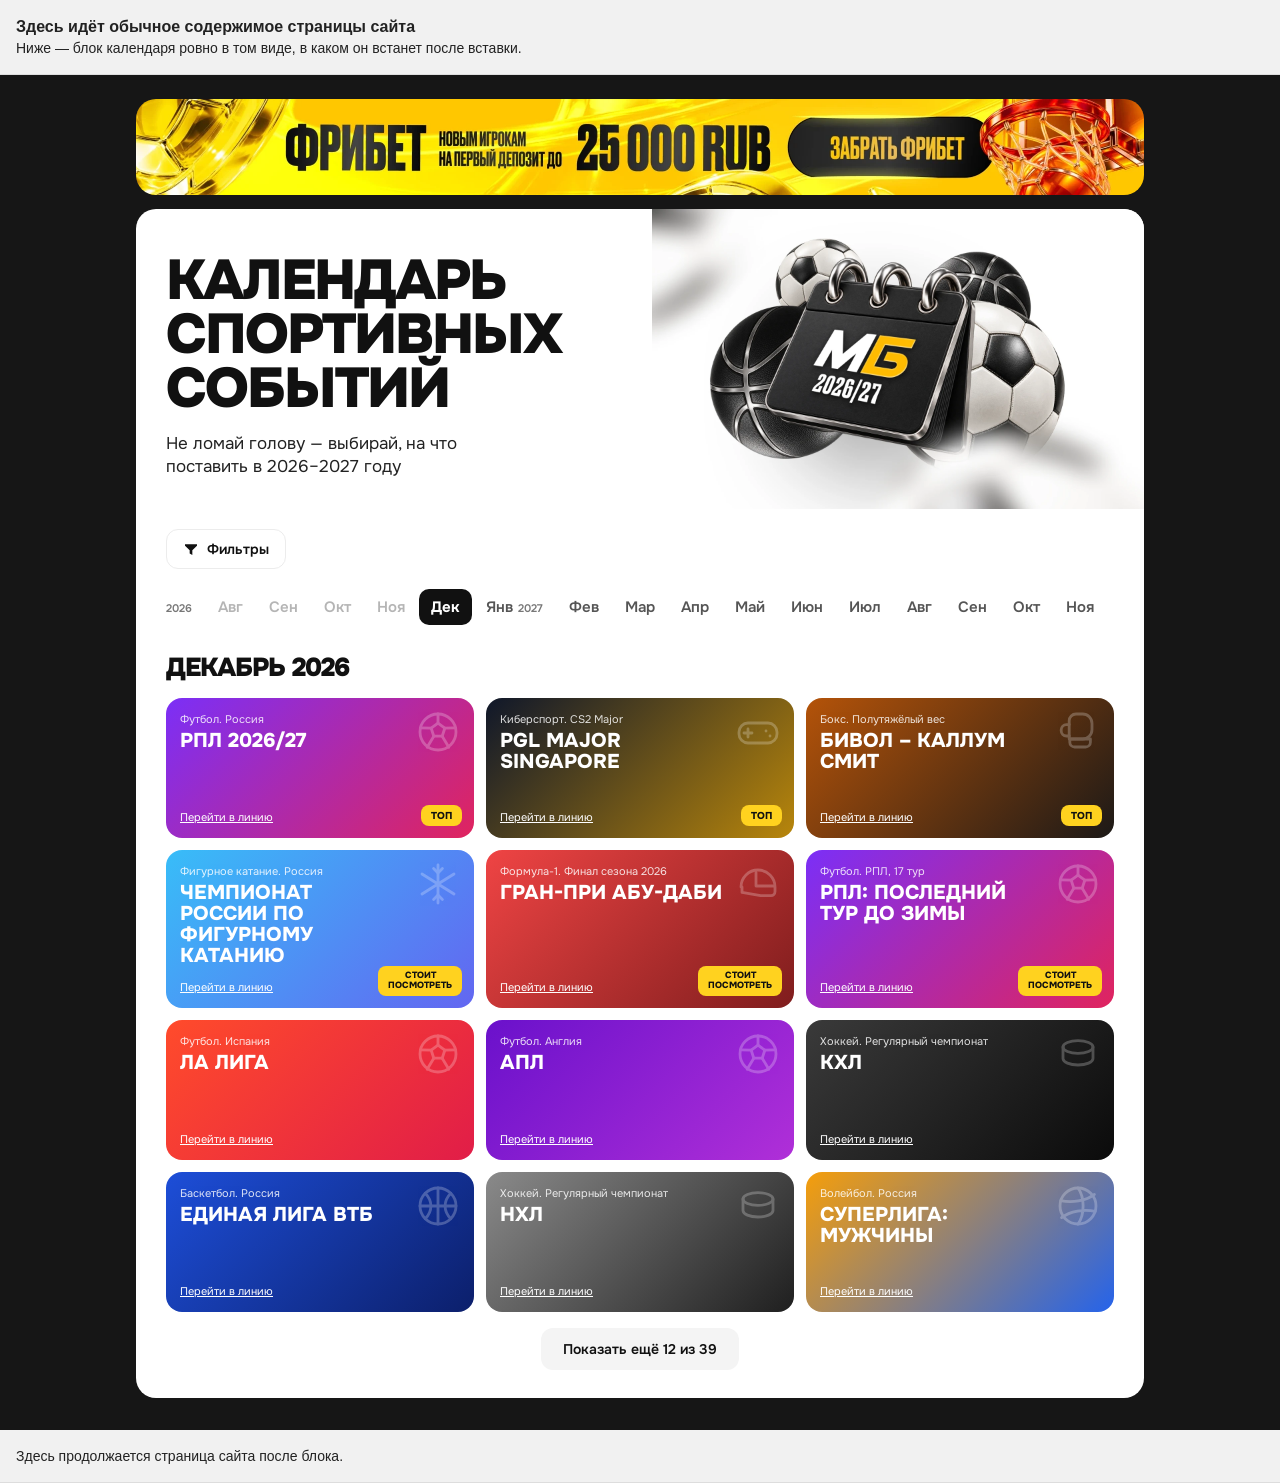
==== commit 20124664: "Оставлены только классические регулярные турниры Сняты 28 событий: матчи звёзд, показательные игры п" ====
--- a/exports/embed-preview.html
+++ b/exports/embed-preview.html
@@ -201,7 +201,7 @@
 
 <div class="host">Здесь продолжается страница сайта после блока.</div>
 
-<script>window.MBC_DATA = {"updated_at":"2026-10-02T17:14:57+03:00","sports":[{"key":"football","label":"Футбол","cat":"sport"},{"key":"hockey","label":"Хоккей","cat":"sport"},{"key":"basketball","label":"Баскетбол","cat":"sport"},{"key":"tennis","label":"Теннис","cat":"sport"},{"key":"combat","label":"Единоборства","cat":"sport"},{"key":"motor","label":"Автоспорт","cat":"sport"},{"key":"winter","label":"Зимние виды","cat":"sport"},{"key":"volley","label":"Волейбол","cat":"sport"},{"key":"handball","label":"Гандбол","cat":"sport"},{"key":"athletics","label":"Атлетика и плавание","cat":"sport"},{"key":"cycling","label":"Велоспорт","cat":"sport"},{"key":"us","label":"NFL и MLB","cat":"sport"},{"key":"other","label":"Дартс, шахматы и др.","cat":"sport"},{"key":"multi","label":"Мультиспорт","cat":"sport"},{"key":"cs2","label":"CS2","cat":"esport"},{"key":"dota2","label":"Dota 2","cat":"esport"},{"key":"lol","label":"League of Legends","cat":"esport"},{"key":"valorant","label":"Valorant","cat":"esport"},{"key":"esother","label":"Другие игры","cat":"esport"}],"events":[{"id":"rpl","t":"РПЛ 2026/27","s":"football","g":"Футбол. Россия","c":"rpl","st":"2026-07-24","en":"2027-05-29","d":"24.07.2026 – 29.05.2027","p":"Россия","status":"✔","url":"https://melbet.ru/ru/sport/sports/football-russia-russia-premier-league?filter=eyJxIjoie1wiMVwiOntcIjEzNDNcIjpbNTAxNl19fSJ9","i":5,"rank":1,"season":1},{"id":"rpl10","t":"Краснодар – Зенит","s":"football","g":"Футбол. РПЛ, 10 тур","c":"rpl","st":"2026-10-09","en":"2026-10-11","d":"10 тур: 09–11.10.2026 (матч 10.10)","p":"Краснодар","status":"✔","url":"https://melbet.ru/ru/sport/sports/football-russia-russia-premier-league?filter=eyJxIjoie1wiMVwiOntcIjEzNDNcIjpbNTAxNl19fSJ9","i":5},{"id":"rpl17","t":"РПЛ: последний тур до зимы","s":"football","g":"Футбол. РПЛ, 17 тур","c":"rpl","st":"2026-12-04","en":"2026-12-07","d":"04–07.12.2026","p":"Россия","status":"✔","url":"https://melbet.ru/ru/sport/sports/football-russia-russia-premier-league?filter=eyJxIjoie1wiMVwiOntcIjEzNDNcIjpbNTAxNl19fSJ9","i":5,"rank":18},{"id":"rplzs","t":"Зенит – Спартак","s":"football","g":"Футбол. РПЛ, 28 тур","c":"rpl","st":"2027-05-14","en":"2027-05-16","d":"≈ май 2027 (28 тур)","p":"Санкт-Петербург","status":"≈","url":"https://melbet.ru/ru/sport/sports/football-russia-russia-premier-league?filter=eyJxIjoie1wiMVwiOntcIjEzNDNcIjpbNTAxNl19fSJ9","i":5},{"id":"rplfinal","t":"РПЛ: финальный тур","s":"football","g":"Футбол. РПЛ, 30 тур","c":"rpl","st":"2027-05-29","en":"2027-05-29","d":"29.05.2027","p":"Россия","status":"✔","url":"https://melbet.ru/ru/sport/sports/football-russia-russia-premier-league?filter=eyJxIjoie1wiMVwiOntcIjEzNDNcIjpbNTAxNl19fSJ9","i":5},{"id":"cupgroups","t":"Кубок России: группы Пути РПЛ","s":"football","g":"Футбол. Россия","c":"cup","st":"2026-11-05","en":"2026-11-25","d":"05–25.11.2026","p":"Россия","status":"✔","url":"https://melbet.ru/ru/sport/sports/football-russia-russia-cup-rpl-path?filter=eyJxIjoie1wiMVwiOntcIjEzNDNcIjpbNDgzMjFdfX0ifQ==","i":4},{"id":"cupplayoff","t":"Кубок России: плей-офф","s":"football","g":"Футбол. Россия","c":"cup","st":"2027-03-03","en":"2027-05-19","d":"03.03 – 19.05.2027","p":"Россия","status":"✔","url":"https://melbet.ru/ru/sport/sports/football-russia-russia-cup-rpl-path?filter=eyJxIjoie1wiMVwiOntcIjEzNDNcIjpbNDgzMjFdfX0ifQ==","i":4},{"id":"cupfinal","t":"Суперфинал Кубка России","s":"football","g":"Футбол. Россия","c":"cup","st":"2027-06-06","en":"2027-06-06","d":"06.06.2027","p":"Место объявят позже","status":"✔","url":"https://melbet.ru/ru/sport/sports/football-russia-russia-cup-rpl-path?filter=eyJxIjoie1wiMVwiOntcIjEzNDNcIjpbNDgzMjFdfX0ifQ==","i":5,"rank":20},{"id":"rpl2728","t":"Суперкубок России и старт РПЛ 2027/28","s":"football","g":"Футбол. Россия","c":"rpl","st":"2027-07-15","en":"2027-07-31","d":"≈ июль 2027","p":"?","status":"?","url":"https://melbet.ru/ru/sport/pre-match/football","i":5},{"id":"rusfriendly","t":"Сборная России: Иран, Намибия, Нигерия","s":"football","g":"Футбол. Сборная","c":"rus","st":"2026-09-29","en":"2026-10-06","d":"29.09, 03.10, 06.10.2026","p":"Казань / Екатеринбург / Нижний Новгород","status":"✔","url":"https://melbet.ru/ru/sport/sports/football-world-friendles-top-national-teams?filter=eyJxIjoie1wiMVwiOntcIjEyMzlcIjpbNDU4NThdfX0ifQ==","i":4},{"id":"rusnov","t":"Сборная России: ноябрьские матчи","s":"football","g":"Футбол. Сборная","c":"rus","st":"2026-11-09","en":"2026-11-17","d":"Окно 09–17.11.2026","p":"?","status":"?","url":"https://melbet.ru/ru/sport/sports/football-world-friendles-top-national-teams?filter=eyJxIjoie1wiMVwiOntcIjEyMzlcIjpbNDU4NThdfX0ifQ==","i":4},{"id":"epl","t":"АПЛ","s":"football","g":"Футбол. Англия","c":"epl","st":"2026-08-21","en":"2027-05-30","d":"21.08.2026 – 30.05.2027","p":"Англия","status":"✔","url":"https://melbet.ru/ru/sport/sports/football-england-england-premier-league?filter=eyJxIjoie1wiMVwiOntcIjEyMjVcIjpbNDQ4NV19fSJ9","i":5,"season":1},{"id":"efl","t":"Финал Кубка английской лиги","s":"football","g":"Футбол. Англия","c":"epl","st":"2027-03-21","en":"2027-03-21","d":"≈ 21.03.2027","p":"Уэмбли, Лондон","status":"≈","url":"https://melbet.ru/ru/sport/sports/football-england-england-efl-cup?filter=eyJxIjoie1wiMVwiOntcIjEyMjVcIjpbNDk3MDRdfX0ifQ==","i":3},{"id":"facup","t":"Финал Кубка Англии","s":"football","g":"Футбол. Англия","c":"facup","st":"2027-05-22","en":"2027-05-22","d":"22.05.2027","p":"Уэмбли, Лондон","status":"✔","url":"https://melbet.ru/ru/sport/sports/football-england-england-fa-cup?filter=eyJxIjoie1wiMVwiOntcIjEyMjVcIjpbNDk3MDVdfX0ifQ==","i":4},{"id":"laliga","t":"Ла Лига","s":"football","g":"Футбол. Испания","c":"laliga","st":"2026-08-15","en":"2027-05-30","d":"15.08.2026 – 30.05.2027","p":"Испания","status":"✔","url":"https://melbet.ru/ru/sport/sports/football-spain-spain-la-liga?filter=eyJxIjoie1wiMVwiOntcIjEyODhcIjpbNDQ4Nl19fSJ9","i":5,"season":1},{"id":"clasico1","t":"Эль Класико","s":"football","g":"Футбол. Ла Лига, 10 тур","c":"laliga","st":"2026-10-24","en":"2026-10-25","d":"24–25.10.2026","p":"Камп Ноу, Барселона","status":"✔","url":"https://melbet.ru/ru/sport/sports/football-spain-spain-la-liga?filter=eyJxIjoie1wiMVwiOntcIjEyODhcIjpbNDQ4Nl19fSJ9","i":5,"rank":19},{"id":"clasico2","t":"Эль Класико","s":"football","g":"Футбол. Ла Лига, 35 тур","c":"laliga","st":"2027-05-08","en":"2027-05-09","d":"08–09.05.2027","p":"Сантьяго Бернабеу, Мадрид","status":"✔","url":"https://melbet.ru/ru/sport/sports/football-spain-spain-la-liga?filter=eyJxIjoie1wiMVwiOntcIjEyODhcIjpbNDQ4Nl19fSJ9","i":5},{"id":"madderby","t":"Мадридское дерби","s":"football","g":"Футбол. Ла Лига, 30 тур","c":"laliga","st":"2027-04-04","en":"2027-04-04","d":"04.04.2027","p":"Сантьяго Бернабеу","status":"✔","url":"https://melbet.ru/ru/sport/sports/football-spain-spain-la-liga?filter=eyJxIjoie1wiMVwiOntcIjEyODhcIjpbNDQ4Nl19fSJ9","i":4},{"id":"supercopa","t":"Суперкубок Испании","s":"football","g":"Футбол. Испания","c":"laliga","st":"2027-02-02","en":"2027-02-07","d":"02–07.02.2027","p":"Стамбул, стадион им. Ататюрка","status":"✔","url":"https://melbet.ru/ru/sport/pre-match/football","i":5},{"id":"copadelrey","t":"Финал Кубка Испании","s":"football","g":"Футбол. Испания","c":"laliga","st":"2027-04-24","en":"2027-04-24","d":"24.04.2027","p":"Севилья, Ла Картуха","status":"✔","url":"https://melbet.ru/ru/sport/sports/football-spain-spain-copa-del-rey?filter=eyJxIjoie1wiMVwiOntcIjEyODhcIjpbNDUyNF19fSJ9","i":4},{"id":"seriea","t":"Серия А","s":"football","g":"Футбол. Италия","c":"seriea","st":"2026-08-23","en":"2027-05-30","d":"23.08.2026 – 30.05.2027","p":"Италия","status":"✔","url":"https://melbet.ru/ru/sport/sports/football-italy-italy-serie-a?filter=eyJxIjoie1wiMVwiOntcIjEyODdcIjpbNDQ4NF19fSJ9","i":4,"season":1},{"id":"supercoppa","t":"Суперкубок Италии","s":"football","g":"Футбол. Италия","c":"seriea","st":"2026-12-22","en":"2026-12-22","d":"22.12.2026","p":"Милан, «Сан-Сиро»","status":"✔","url":"https://melbet.ru/ru/sport/pre-match/football","i":3},{"id":"coppaita","t":"Финал Кубка Италии","s":"football","g":"Футбол. Италия","c":"coppa","st":"2027-05-19","en":"2027-05-19","d":"19.05.2027","p":"Рим, Олимпико","status":"✔","url":"https://melbet.ru/ru/sport/sports/football-italy-coppa-italia?filter=eyJxIjoie1wiMVwiOntcIjEyODdcIjpbNDUyOV19fSJ9","i":3},{"id":"bundesliga","t":"Бундеслига","s":"football","g":"Футбол. Германия","c":"bundes","st":"2026-08-28","en":"2027-05-23","d":"28.08.2026 – 22/23.05.2027","p":"Германия","status":"✔","url":"https://melbet.ru/ru/sport/sports/football-germany-germany-bundesliga?filter=eyJxIjoie1wiMVwiOntcIjEyMzBcIjpbNDI2MV19fSJ9","i":4,"season":1},{"id":"dfbpokal","t":"Финал Кубка Германии","s":"football","g":"Футбол. Германия","c":"dfb","st":"2027-05-29","en":"2027-05-29","d":"29.05.2027","p":"Берлин, Олимпиаштадион","status":"✔","url":"https://melbet.ru/ru/sport/sports/football-germany-germany-dfb-pokal-cup?filter=eyJxIjoie1wiMVwiOntcIjEyMzBcIjpbNDU0M119fSJ9","i":3},{"id":"ligue1","t":"Лига 1","s":"football","g":"Футбол. Франция","c":"ligue1","st":"2026-08-23","en":"2027-05-29","d":"23.08.2026 – 29.05.2027","p":"Франция","status":"✔","url":"https://melbet.ru/ru/sport/sports/football-france-france-ligue-1?filter=eyJxIjoie1wiMVwiOntcIjEyOTFcIjpbNDYxMF19fSJ9","i":4,"season":1},{"id":"classique","t":"Ле Классик: ПСЖ – Марсель","s":"football","g":"Футбол. Лига 1, 19 тур","c":"ligue1","st":"2027-02-07","en":"2027-02-07","d":"07.02.2027","p":"Парк де Пренс, Париж","status":"✔","url":"https://melbet.ru/ru/sport/sports/football-france-france-ligue-1?filter=eyJxIjoie1wiMVwiOntcIjEyOTFcIjpbNDYxMF19fSJ9","i":4},{"id":"cdf","t":"Финал Кубка Франции","s":"football","g":"Футбол. Франция","c":"ligue1","st":"2027-05-15","en":"2027-05-15","d":"≈ 15.05.2027","p":"Стад де Франс","status":"≈","url":"https://melbet.ru/ru/sport/sports/football-france-coupe-de-france?filter=eyJxIjoie1wiMVwiOntcIjEyOTFcIjpbNDU5OV19fSJ9","i":3},{"id":"ucl","t":"Лига чемпионов: общий этап","s":"football","g":"Футбол. Еврокубки","c":"ucl","st":"2026-10-13","en":"2027-01-27","d":"Туры 2–8: 13.10.2026 – 27.01.2027","p":"Европа","status":"✔","url":"https://melbet.ru/ru/sport/sports/football-europe-uefa-champions-league?filter=eyJxIjoie1wiMVwiOntcIjEyMjJcIjpbNDU4NF19fSJ9","i":5,"season":1},{"id":"uclpo","t":"Лига чемпионов: плей-офф","s":"football","g":"Футбол. Еврокубки","c":"ucl","st":"2027-02-16","en":"2027-05-05","d":"16.02 – 05.05.2027","p":"Европа","status":"✔","url":"https://melbet.ru/ru/sport/sports/football-europe-uefa-champions-league?filter=eyJxIjoie1wiMVwiOntcIjEyMjJcIjpbNDU4NF19fSJ9","i":5,"rank":6},{"id":"uclfinal","t":"Финал Лиги чемпионов","s":"football","g":"Футбол. Еврокубки","c":"ucl","st":"2027-06-05","en":"2027-06-05","d":"05.06.2027","p":"Мадрид, Метрополитано","status":"✔","url":"https://melbet.ru/ru/sport/sports/football-europe-uefa-champions-league?filter=eyJxIjoie1wiMVwiOntcIjEyMjJcIjpbNDU4NF19fSJ9","i":5,"rank":2},{"id":"uel","t":"Лига Европы","s":"football","g":"Футбол. Еврокубки","c":"uel","st":"2026-09-24","en":"2027-05-06","d":"Общий этап до 28.01; плей-офф 18.02 – 06.05.2027","p":"Европа","status":"✔","url":"https://melbet.ru/ru/sport/sports/football-europe-uefa-europa-league?filter=eyJxIjoie1wiMVwiOntcIjEyMjJcIjpbNDIzMF19fSJ9","i":4,"season":1},{"id":"uelfinal","t":"Финал Лиги Европы","s":"football","g":"Футбол. Еврокубки","c":"uel","st":"2027-05-26","en":"2027-05-26","d":"26.05.2027","p":"Франкфурт","status":"✔","url":"https://melbet.ru/ru/sport/sports/football-europe-uefa-europa-league?filter=eyJxIjoie1wiMVwiOntcIjEyMjJcIjpbNDIzMF19fSJ9","i":4},{"id":"uecl","t":"Лига конференций","s":"football","g":"Футбол. Еврокубки","c":"uecl","st":"2026-10-15","en":"2027-05-06","d":"Общий этап 15.10–17.12.2026; 1/2 29.04 и 06.05.2027","p":"Европа","status":"✔","url":"https://melbet.ru/ru/sport/sports/football-europe-uefa-conference-league?filter=eyJxIjoie1wiMVwiOntcIjEyMjJcIjpbMzIwNTBdfX0ifQ==","i":3,"season":1},{"id":"ueclfinal","t":"Финал Лиги конференций","s":"football","g":"Футбол. Еврокубки","c":"uecl","st":"2027-06-02","en":"2027-06-02","d":"02.06.2027","p":"Стамбул, стадион «Бешикташа»","status":"✔","url":"https://melbet.ru/ru/sport/sports/football-europe-uefa-conference-league?filter=eyJxIjoie1wiMVwiOntcIjEyMjJcIjpbMzIwNTBdfX0ifQ==","i":3},{"id":"usc","t":"Суперкубок УЕФА","s":"football","g":"Футбол. Еврокубки","c":"ucl","st":"2027-08-11","en":"2027-08-11","d":"≈ 11.08.2027","p":"Амстердам, Йохан Кройфф Арена","status":"≈","url":"https://melbet.ru/ru/sport/pre-match/football","i":4},{"id":"unl","t":"Лига наций УЕФА","s":"football","g":"Футбол. Сборные","c":"nations","st":"2026-09-24","en":"2026-11-17","d":"24.09 – 17.11.2026","p":"Европа","status":"✔","url":"https://melbet.ru/ru/sport/sports/football-europe-uefa-nations-league-league-a?filter=eyJxIjoie1wiMVwiOntcIjEyMjJcIjpbNDg3NThdfX0ifQ==","i":3},{"id":"unlqf","t":"Лига наций: 1/4 и стыки","s":"football","g":"Футбол. Сборные","c":"nations","st":"2027-03-25","en":"2027-03-30","d":"25–30.03.2027","p":"Европа","status":"✔","url":"https://melbet.ru/ru/sport/sports/football-europe-uefa-nations-league-league-a?filter=eyJxIjoie1wiMVwiOntcIjEyMjJcIjpbNDg3NThdfX0ifQ==","i":3},{"id":"unlf4","t":"Финал четырёх Лиги наций","s":"football","g":"Футбол. Сборные","c":"nations","st":"2027-06-09","en":"2027-06-13","d":"09–13.06.2027","p":"?","status":"≈","url":"https://melbet.ru/ru/sport/sports/football-europe-uefa-nations-league-league-a?filter=eyJxIjoie1wiMVwiOntcIjEyMjJcIjpbNDg3NThdfX0ifQ==","i":3},{"id":"euroq","t":"Отбор Евро-2028","s":"football","g":"Футбол. Сборные","c":"nations","st":"2027-03-19","en":"2027-11-21","d":"Март – ноябрь 2027","p":"Европа","status":"≈","url":"https://melbet.ru/ru/sport/sports/football-europe-euro-2028?filter=eyJxIjoie1wiMVwiOntcIjEyMjJcIjpbNTI1MzJdfX0ifQ==","i":3,"season":1},{"id":"asiancup","t":"Кубок Азии","s":"football","g":"Футбол. Сборные","c":"asia","st":"2027-01-07","en":"2027-02-05","d":"07.01 – 05.02.2027","p":"Саудовская Аравия: Эр-Рияд, Джидда, Эль-Хобар","status":"✔","url":"https://melbet.ru/ru/sport/pre-match/football","i":3},{"id":"afcon","t":"Кубок Африки","s":"football","g":"Футбол. Сборные","c":"africa","st":"2027-06-19","en":"2027-07-17","d":"19.06 – 17.07.2027","p":"Кения, Танзания, Уганда","status":"✔","url":"https://melbet.ru/ru/sport/sports/football-africa-africa-cup-of-nations?filter=eyJxIjoie1wiMVwiOntcIjEzMTNcIjpbNDYxNF19fSJ9","i":3},{"id":"wwc","t":"Женский чемпионат мира","s":"football","g":"Футбол. Сборные","c":"wwc","st":"2027-06-24","en":"2027-07-25","d":"24.06 – 25.07.2027","p":"Бразилия, 8 городов","status":"✔","url":"https://melbet.ru/ru/sport/pre-match/football","i":2},{"id":"goldcup","t":"Золотой кубок КОНКАКАФ","s":"football","g":"Футбол. Сборные","c":"africa","st":"2027-06-15","en":"2027-07-15","d":"≈ лето 2027","p":"?","status":"?","url":"https://melbet.ru/ru/sport/pre-match/football","i":2},{"id":"sudam","t":"Финал Южноамериканского кубка","s":"football","g":"Футбол. Южная Америка","c":"conmebol","st":"2026-11-21","en":"2026-11-21","d":"21.11.2026","p":"Барранкилья, Метрополитано","status":"✔","url":"https://melbet.ru/ru/sport/sports/football-south-america-sudamericana-cup?filter=eyJxIjoie1wiMVwiOntcIjEzMjBcIjpbNjA3OF19fSJ9","i":2},{"id":"libertadores","t":"Финал Кубка Либертадорес","s":"football","g":"Футбол. Южная Америка","c":"conmebol","st":"2026-11-28","en":"2026-11-28","d":"28.11.2026","p":"Монтевидео, Сентенарио","status":"✔","url":"https://melbet.ru/ru/sport/sports/football-south-america-copa-libertadores?filter=eyJxIjoie1wiMVwiOntcIjEzMjBcIjpbNDY1MV19fSJ9","i":3},{"id":"intercont","t":"Межконтинентальный кубок ФИФА","s":"football","g":"Футбол. Клубы","c":"fifa","st":"2026-12-09","en":"2026-12-20","d":"Декабрь 2026","p":"?","status":"?","url":"https://melbet.ru/ru/sport/pre-match/football","i":4},{"id":"mls","t":"Финал MLS","s":"football","g":"Футбол. США","c":"mls","st":"2026-12-18","en":"2026-12-18","d":"18.12.2026","p":"Стадион финалиста","status":"✔","url":"https://melbet.ru/ru/sport/sports/football-usa-usa-mls?filter=eyJxIjoie1wiMVwiOntcIjEzNjlcIjpbNDk5OF19fSJ9","i":2},{"id":"spl","t":"Саудовская Про-лига","s":"football","g":"Футбол. Саудовская Аравия","c":"saudi","st":"2026-08-13","en":"2027-05-29","d":"13.08.2026 – 29.05.2027","p":"Саудовская Аравия","status":"✔","url":"https://melbet.ru/ru/sport/sports/football-saudi-arabia-saudi-arabia-professional-league?filter=eyJxIjoie1wiMVwiOntcIjEzMDJcIjpbNDU1N119fSJ9","i":3,"season":1},{"id":"khl","t":"КХЛ","s":"hockey","g":"Хоккей. Регулярный чемпионат","c":"khl","st":"2026-09-05","en":"2027-03-20","d":"05.09.2026 – 20.03.2027","p":"Россия, Беларусь, Казахстан, Китай","status":"✔","url":"https://melbet.ru/ru/sport/sports/ice-hockey-russia-khl?filter=eyJxIjoie1wiMTBcIjp7XCI3NDdcIjpbMjQzOV19fSJ9","i":5,"season":1},{"id":"channelone","t":"Кубок Первого канала","s":"hockey","g":"Хоккей. Сборная России","c":"rus","st":"2026-12-07","en":"2026-12-14","d":"Декабрь 2026, окно паузы КХЛ 07–14.12","p":"Москва, «ВТБ Арена»","status":"≈","url":"https://melbet.ru/ru/sport/pre-match/ice-hockey","i":4,"rank":27},{"id":"khlasg","t":"Неделя звёзд КХЛ","s":"hockey","g":"Хоккей. КХЛ","c":"khl","st":"2027-02-05","en":"2027-02-08","d":"05–08.02.2027","p":"Минск-Арена","status":"✔","url":"https://melbet.ru/ru/sport/sports/ice-hockey-russia-khl?filter=eyJxIjoie1wiMTBcIjp7XCI3NDdcIjpbMjQzOV19fSJ9","i":4},{"id":"gagarin","t":"Кубок Гагарина: плей-офф","s":"hockey","g":"Хоккей. КХЛ","c":"khl","st":"2027-03-23","en":"2027-05-23","d":"23.03 – 23.05.2027","p":"Россия","status":"✔","url":"https://melbet.ru/ru/sport/sports/ice-hockey-russia-khl?filter=eyJxIjoie1wiMTBcIjp7XCI3NDdcIjpbMjQzOV19fSJ9","i":5,"rank":3},{"id":"vhl","t":"ВХЛ","s":"hockey","g":"Хоккей. Россия","c":"khl","st":"2026-09-02","en":"2027-03-18","d":"02.09.2026 – 18.03.2027","p":"Россия и др.","status":"✔","url":"https://melbet.ru/ru/sport/sports/ice-hockey-russia-russia-vhl?filter=eyJxIjoie1wiMTBcIjp7XCI3NDdcIjpbMzA5N119fSJ9","i":2,"season":1},{"id":"mhl","t":"МХЛ","s":"hockey","g":"Хоккей. Россия","c":"khl","st":"2026-09-06","en":"2027-03-15","d":"с 06.09.2026","p":"Россия","status":"≈","url":"https://melbet.ru/ru/sport/sports/ice-hockey-russia-russia-mhl?filter=eyJxIjoie1wiMTBcIjp7XCI3NDdcIjpbMjczMV19fSJ9","i":2,"season":1},{"id":"nhl","t":"НХЛ","s":"hockey","g":"Хоккей. Регулярный чемпионат","c":"nhl","st":"2026-09-29","en":"2027-04-10","d":"29.09.2026 – 10.04.2027","p":"США и Канада","status":"✔","url":"https://melbet.ru/ru/sport/sports/ice-hockey-usa-nhl?filter=eyJxIjoie1wiMTBcIjp7XCI3MTBcIjpbMjkwM119fSJ9","i":5,"season":1},{"id":"heritage","t":"НХЛ на открытом воздухе: Виннипег – Монреаль","s":"hockey","g":"Хоккей. НХЛ","c":"nhl","st":"2026-10-25","en":"2026-10-25","d":"25.10.2026","p":"Виннипег","status":"✔","url":"https://melbet.ru/ru/sport/sports/ice-hockey-usa-nhl?filter=eyJxIjoie1wiMTBcIjp7XCI3MTBcIjpbMjkwM119fSJ9","i":3},{"id":"gsfin","t":"НХЛ в Европе: Каролина – Сиэтл","s":"hockey","g":"Хоккей. НХЛ в Европе","c":"nhl","st":"2026-11-12","en":"2026-11-14","d":"12 и 14.11.2026","p":"Хельсинки","status":"✔","url":"https://melbet.ru/ru/sport/sports/ice-hockey-usa-nhl?filter=eyJxIjoie1wiMTBcIjp7XCI3MTBcIjpbMjkwM119fSJ9","i":3},{"id":"gsger","t":"НХЛ в Европе: Оттава – Чикаго","s":"hockey","g":"Хоккей. НХЛ в Европе","c":"nhl","st":"2026-12-18","en":"2026-12-20","d":"18 и 20.12.2026","p":"Дюссельдорф","status":"✔","url":"https://melbet.ru/ru/sport/sports/ice-hockey-usa-nhl?filter=eyJxIjoie1wiMTBcIjp7XCI3MTBcIjpbMjkwM119fSJ9","i":3},{"id":"winterclassic","t":"НХЛ на открытом воздухе: Юта – Колорадо","s":"hockey","g":"Хоккей. НХЛ","c":"nhl","st":"2026-12-31","en":"2026-12-31","d":"31.12.2026","p":"Солт-Лейк-Сити, Rice-Eccles Stadium","status":"✔","url":"https://melbet.ru/ru/sport/sports/ice-hockey-usa-nhl?filter=eyJxIjoie1wiMTBcIjp7XCI3MTBcIjpbMjkwM119fSJ9","i":4},{"id":"nhlasg","t":"Матч звёзд НХЛ","s":"hockey","g":"Хоккей. НХЛ","c":"nhl","st":"2027-02-06","en":"2027-02-06","d":"06.02.2027","p":"Элмонт, UBS Arena","status":"✔","url":"https://melbet.ru/ru/sport/sports/ice-hockey-usa-nhl?filter=eyJxIjoie1wiMTBcIjp7XCI3MTBcIjpbMjkwM119fSJ9","i":4},{"id":"stadium","t":"НХЛ на стадионе: Даллас – Вегас","s":"hockey","g":"Хоккей. НХЛ","c":"nhl","st":"2027-02-20","en":"2027-02-20","d":"20.02.2027","p":"Арлингтон, AT&T Stadium","status":"✔","url":"https://melbet.ru/ru/sport/sports/ice-hockey-usa-nhl?filter=eyJxIjoie1wiMTBcIjp7XCI3MTBcIjpbMjkwM119fSJ9","i":3},{"id":"stanley","t":"Кубок Стэнли: плей-офф и финал","s":"hockey","g":"Хоккей. НХЛ","c":"nhl","st":"2027-04-17","en":"2027-06-20","d":"≈ середина апреля – июнь 2027","p":"США и Канада","status":"≈","url":"https://melbet.ru/ru/sport/sports/ice-hockey-usa-nhl?filter=eyJxIjoie1wiMTBcIjp7XCI3MTBcIjpbMjkwM119fSJ9","i":5,"rank":13},{"id":"wjc27","t":"Молодёжный чемпионат мира","s":"hockey","g":"Хоккей. IIHF","c":"iihf","st":"2026-12-26","en":"2027-01-05","d":"26.12.2026 – 05.01.2027","p":"Эдмонтон и Ред-Дир, Канада","status":"✔","url":"https://melbet.ru/ru/sport/pre-match/ice-hockey","i":3},{"id":"wc27","t":"Чемпионат мира по хоккею","s":"hockey","g":"Хоккей. IIHF","c":"iihf","st":"2027-05-14","en":"2027-05-30","d":"14–30.05.2027","p":"Дюссельдорф и Мангейм; открытие на Veltins-Arena","status":"✔","url":"https://melbet.ru/ru/sport/sports/ice-hockey-world-world-championship?filter=eyJxIjoie1wiMTBcIjp7XCI3NzlcIjpbNDcxODhdfX0ifQ==","i":3},{"id":"wjc28","t":"Молодёжный чемпионат мира 2028","s":"hockey","g":"Хоккей. IIHF","c":"iihf","st":"2027-12-26","en":"2028-01-05","d":"26.12.2027 – 05.01.2028","p":"Тампере и Турку","status":"✔","url":"https://melbet.ru/ru/sport/pre-match/ice-hockey","i":3},{"id":"nba","t":"NBA","s":"basketball","g":"Баскетбол. Регулярный чемпионат","c":"nba","st":"2026-10-20","en":"2027-04-11","d":"20.10.2026 – 11.04.2027","p":"США и Канада","status":"✔","url":"https://melbet.ru/ru/sport/sports/basketball-usa-nba?filter=eyJxIjoie1wiNFwiOntcIjcwOVwiOls5OThdfX0ifQ==","i":4,"season":1},{"id":"nbacup","t":"Кубок NBA","s":"basketball","g":"Баскетбол. NBA","c":"nba","st":"2026-10-30","en":"2026-12-11","d":"30.10 – 11.12.2026","p":"Финал — Индианаполис","status":"✔","url":"https://melbet.ru/ru/sport/sports/basketball-usa-nba-cup?filter=eyJxIjoie1wiNFwiOntcIjcwOVwiOls0ODU5MV19fSJ9","i":3},{"id":"nbamex","t":"NBA в Мехико: Денвер – Индиана","s":"basketball","g":"Баскетбол. NBA","c":"nba","st":"2026-11-07","en":"2026-11-07","d":"07.11.2026","p":"Мехико, Arena CDMX","status":"✔","url":"https://melbet.ru/ru/sport/sports/basketball-usa-nba?filter=eyJxIjoie1wiNFwiOntcIjcwOVwiOls5OThdfX0ifQ==","i":2},{"id":"nbaxmas","t":"Рождественские матчи NBA","s":"basketball","g":"Баскетбол. NBA","c":"nba","st":"2026-12-25","en":"2026-12-25","d":"25.12.2026","p":"США","status":"✔","url":"https://melbet.ru/ru/sport/sports/basketball-usa-nba?filter=eyJxIjoie1wiNFwiOntcIjcwOVwiOls5OThdfX0ifQ==","i":4},{"id":"nbaeu","t":"NBA в Европе: Сан-Антонио – Новый Орлеан","s":"basketball","g":"Баскетбол. NBA","c":"nba","st":"2027-01-14","en":"2027-01-17","d":"14 и 17.01.2027","p":"Accor Arena / Co-op Live","status":"✔","url":"https://melbet.ru/ru/sport/sports/basketball-usa-nba?filter=eyJxIjoie1wiNFwiOntcIjcwOVwiOls5OThdfX0ifQ==","i":4},{"id":"nbaasg","t":"Матч всех звёзд NBA","s":"basketball","g":"Баскетбол. NBA","c":"nba","st":"2027-02-19","en":"2027-02-21","d":"19–21.02.2027","p":"Финикс","status":"✔","url":"https://melbet.ru/ru/sport/sports/basketball-usa-nba?filter=eyJxIjoie1wiNFwiOntcIjcwOVwiOls5OThdfX0ifQ==","i":4},{"id":"nbapo","t":"NBA: плей-офф и финал","s":"basketball","g":"Баскетбол. NBA","c":"nba","st":"2027-04-13","en":"2027-06-19","d":"Плей-ин 13–16.04; плей-офф с 18.04; финал ≈ 03–19.06.2027","p":"США и Канада","status":"≈","url":"https://melbet.ru/ru/sport/sports/basketball-usa-nba?filter=eyJxIjoie1wiNFwiOntcIjcwOVwiOls5OThdfX0ifQ==","i":5,"rank":25},{"id":"vtb","t":"Единая лига ВТБ","s":"basketball","g":"Баскетбол. Россия","c":"vtb","st":"2026-09-25","en":"2027-04-10","d":"25.09.2026 – ≈ 10.04.2027","p":"Россия","status":"✔","url":"https://melbet.ru/ru/sport/sports/basketball-russia-vtb-united-league?filter=eyJxIjoie1wiNFwiOntcIjc5N1wiOlszODI1NF19fSJ9","i":5,"season":1},{"id":"vtbasg","t":"Матч звёзд Единой лиги","s":"basketball","g":"Баскетбол. Россия","c":"vtb","st":"2027-02-14","en":"2027-02-14","d":"14.02.2027","p":"?","status":"≈","url":"https://melbet.ru/ru/sport/sports/basketball-russia-vtb-united-league?filter=eyJxIjoie1wiNFwiOntcIjc5N1wiOlszODI1NF19fSJ9","i":4},{"id":"vtbpo","t":"Единая лига ВТБ: плей-офф","s":"basketball","g":"Баскетбол. Россия","c":"vtb","st":"2027-04-14","en":"2027-06-07","d":"14.04 – 07.06.2027","p":"Россия","status":"✔","url":"https://melbet.ru/ru/sport/sports/basketball-russia-vtb-united-league?filter=eyJxIjoie1wiNFwiOntcIjc5N1wiOlszODI1NF19fSJ9","i":5,"rank":9},{"id":"euroleague","t":"Евролига","s":"basketball","g":"Баскетбол. Европа","c":"euroleague","st":"2026-09-24","en":"2027-04-16","d":"24.09.2026 – 16.04.2027","p":"Европа","status":"✔","url":"https://melbet.ru/ru/sport/sports/basketball-europe-euroleague?filter=eyJxIjoie1wiNFwiOntcIjc1OVwiOlsxMzc5XX19In0=","i":3,"season":1},{"id":"elpo","t":"Евролига: плей-ин и плей-офф","s":"basketball","g":"Баскетбол. Европа","c":"euroleague","st":"2027-04-20","en":"2027-05-12","d":"20.04 – 12.05.2027","p":"Европа","status":"✔","url":"https://melbet.ru/ru/sport/sports/basketball-europe-euroleague?filter=eyJxIjoie1wiNFwiOntcIjc1OVwiOlsxMzc5XX19In0=","i":3},{"id":"ff","t":"Финал четырёх Евролиги","s":"basketball","g":"Баскетбол. Европа","c":"euroleague","st":"2027-05-28","en":"2027-05-30","d":"28 и 30.05.2027","p":"? (Каунас, Валенсия или Белград)","status":"≈","url":"https://melbet.ru/ru/sport/sports/basketball-europe-euroleague?filter=eyJxIjoie1wiNFwiOntcIjc1OVwiOlsxMzc5XX19In0=","i":3},{"id":"eurocup","t":"Еврокубок","s":"basketball","g":"Баскетбол. Европа","c":"euroleague","st":"2026-09-29","en":"2027-04-30","d":"29.09.2026 – 30.04.2027","p":"Европа","status":"✔","url":"https://melbet.ru/ru/sport/pre-match/basketball","i":2,"season":1},{"id":"fibaq1","t":"Отбор на ЧМ-2027: 5-е окно","s":"basketball","g":"Баскетбол. Сборные","c":"fiba","st":"2026-11-23","en":"2026-12-01","d":"23.11 – 01.12.2026","p":"—","status":"✔","url":"https://melbet.ru/ru/sport/pre-match/basketball","i":2},{"id":"fibaq2","t":"Отбор на ЧМ-2027: последнее окно","s":"basketball","g":"Баскетбол. Сборные","c":"fiba","st":"2027-02-22","en":"2027-03-02","d":"22.02 – 02.03.2027","p":"—","status":"✔","url":"https://melbet.ru/ru/sport/pre-match/basketball","i":2},{"id":"eurobasketw","t":"Женский Евробаскет","s":"basketball","g":"Баскетбол. Сборные","c":"fiba","st":"2027-06-16","en":"2027-06-27","d":"16–27.06.2027","p":"Антверпен, Стокгольм, Эспоо; финал — Вильнюс","status":"✔","url":"https://melbet.ru/ru/sport/pre-match/basketball","i":2},{"id":"fibawc","t":"Чемпионат мира по баскетболу","s":"basketball","g":"Баскетбол. Сборные","c":"fiba","st":"2027-08-27","en":"2027-09-12","d":"27.08 – 12.09.2027","p":"Доха, Катар","status":"✔","url":"https://melbet.ru/ru/sport/pre-match/basketball","i":3},{"id":"bjk","t":"BJK Cup Finals","s":"tennis","g":"Теннис. Сборные","c":"tennis","st":"2026-09-22","en":"2026-09-27","d":"22–27.09.2026","p":"Шэньчжэнь","status":"✔","url":"https://melbet.ru/ru/sport/pre-match/tennis","i":1},{"id":"chinaopen","t":"China Open","s":"tennis","g":"Теннис. ATP 500 / WTA 1000","c":"tennis","st":"2026-09-30","en":"2026-10-11","d":"30.09 – 11.10.2026","p":"Пекин","status":"✔","url":"https://melbet.ru/ru/sport/sports/tennis-atp-atp-500-beijing-hard-china?filter=eyJxIjoie1wiM1wiOntcIjcxNVwiOlsxMjM0XX19In0=","i":4},{"id":"shanghai","t":"Shanghai Masters","s":"tennis","g":"Теннис. Masters 1000","c":"tennis","st":"2026-10-05","en":"2026-10-18","d":"≈ 05–18.10.2026","p":"Шанхай","status":"≈","url":"https://melbet.ru/ru/sport/pre-match/tennis","i":4},{"id":"wuhan","t":"Wuhan Open","s":"tennis","g":"Теннис. WTA 1000","c":"tennis","st":"2026-10-12","en":"2026-10-18","d":"12–18.10.2026","p":"Ухань, Optics Valley International Tennis Center","status":"✔","url":"https://melbet.ru/ru/sport/pre-match/tennis","i":3},{"id":"parismasters","t":"Paris Masters","s":"tennis","g":"Теннис. Masters 1000","c":"tennis","st":"2026-10-31","en":"2026-11-08","d":"31.10 – 08.11.2026","p":"Paris La Défense Arena","status":"✔","url":"https://melbet.ru/ru/sport/pre-match/tennis","i":4},{"id":"wtafinals","t":"WTA Finals","s":"tennis","g":"Теннис. Итоговый турнир","c":"wta","st":"2026-11-08","en":"2026-11-15","d":"08–15.11.2026","p":"Индиан-Уэллс, Indian Wells Tennis Garden","status":"✔","url":"https://melbet.ru/ru/sport/pre-match/tennis","i":4},{"id":"atpfinals","t":"ATP Finals","s":"tennis","g":"Теннис. Итоговый турнир","c":"atp","st":"2026-11-15","en":"2026-11-22","d":"15–22.11.2026","p":"Турин, Inalpi Arena","status":"✔","url":"https://melbet.ru/ru/sport/pre-match/tennis","i":5,"rank":11},{"id":"davis","t":"Кубок Дэвиса: финал восьми","s":"tennis","g":"Теннис. Сборные","c":"tennis","st":"2026-11-24","en":"2026-11-29","d":"24–29.11.2026, финал 29.11","p":"Болонья, SuperTennis Arena","status":"✔","url":"https://melbet.ru/ru/sport/pre-match/tennis","i":2},{"id":"nextgen","t":"Next Gen ATP Finals","s":"tennis","g":"Теннис. До 20 лет","c":"tennis","st":"2026-12-09","en":"2026-12-13","d":"09–13.12.2026","p":"Реджо-Калабрия","status":"✔","url":"https://melbet.ru/ru/sport/pre-match/tennis","i":2},{"id":"unitedcup","t":"United Cup","s":"tennis","g":"Теннис. Сборные","c":"tennis","st":"2027-01-01","en":"2027-01-11","d":"01–11.01.2027","p":"Перт / Сидней","status":"✔","url":"https://melbet.ru/ru/sport/pre-match/tennis","i":1},{"id":"ao","t":"Australian Open","s":"tennis","g":"Теннис. Большой шлем","c":"ao","st":"2027-01-17","en":"2027-01-31","d":"17–31.01.2027 (квалификация с 11.01)","p":"Мельбурн","status":"✔","url":"https://melbet.ru/ru/sport/sports/tennis-australian-open-australian-open-hard-australia?filter=eyJxIjoie1wiM1wiOntcIjM0MjFcIjpbNTQwMzldfX0ifQ==","i":5,"rank":12},{"id":"iw","t":"Indian Wells","s":"tennis","g":"Теннис. Masters 1000","c":"tennis","st":"2027-03-03","en":"2027-03-14","d":"≈ 03–14.03.2027","p":"США","status":"≈","url":"https://melbet.ru/ru/sport/pre-match/tennis","i":4},{"id":"miami","t":"Miami Open","s":"tennis","g":"Теннис. Masters 1000","c":"tennis","st":"2027-03-17","en":"2027-03-28","d":"≈ 17–28.03.2027","p":"Майами","status":"≈","url":"https://melbet.ru/ru/sport/pre-match/tennis","i":4},{"id":"clay","t":"Монте-Карло, Мадрид, Рим","s":"tennis","g":"Теннис. Грунтовые Masters","c":"tennis","st":"2027-04-04","en":"2027-05-16","d":"≈ 04.04 – 16.05.2027","p":"Европа","status":"≈","url":"https://melbet.ru/ru/sport/pre-match/tennis","i":4},{"id":"rg","t":"Ролан Гаррос","s":"tennis","g":"Теннис. Большой шлем","c":"rg","st":"2027-05-23","en":"2027-06-06","d":"23.05 – 06.06.2027","p":"Париж","status":"✔","url":"https://melbet.ru/ru/sport/sports/tennis-roland-garros-roland-garros-clay-france?filter=eyJxIjoie1wiM1wiOntcIjM0MTlcIjpbNTQwNjVdfX0ifQ==","i":5},{"id":"wimbledon","t":"Уимблдон","s":"tennis","g":"Теннис. Большой шлем","c":"wimb","st":"2027-06-28","en":"2027-07-11","d":"28.06 – 11.07.2027","p":"Лондон","status":"✔","url":"https://melbet.ru/ru/sport/sports/tennis-wimbledon-wimbledon-grass-great-britain?filter=eyJxIjoie1wiM1wiOntcIjM0MjBcIjpbNTQwNjFdfX0ifQ==","i":4},{"id":"usmasters","t":"Канада и Цинциннати","s":"tennis","g":"Теннис. Masters 1000","c":"tennis","st":"2027-08-02","en":"2027-08-22","d":"≈ август 2027","p":"Монреаль / Торонто / Цинциннати","status":"≈","url":"https://melbet.ru/ru/sport/pre-match/tennis","i":3},{"id":"uso","t":"US Open","s":"tennis","g":"Теннис. Большой шлем","c":"uso","st":"2027-08-29","en":"2027-09-12","d":"29.08 – 12.09.2027","p":"Нью-Йорк","status":"✔","url":"https://melbet.ru/ru/sport/sports/tennis-us-open-us-open-hard-usa?filter=eyJxIjoie1wiM1wiOntcIjM0MjJcIjpbNTM5ODldfX0ifQ==","i":5},{"id":"asia27","t":"Азиатская серия и Paris Masters","s":"tennis","g":"Теннис. Осень","c":"tennis","st":"2027-10-01","en":"2027-11-07","d":"≈ октябрь – начало ноября 2027","p":"Китай, Япония, Париж","status":"≈","url":"https://melbet.ru/ru/sport/pre-match/tennis","i":3},{"id":"atpfinals27","t":"ATP Finals","s":"tennis","g":"Теннис. Итоговый турнир","c":"atp","st":"2027-11-14","en":"2027-11-21","d":"≈ 14–21.11.2027","p":"Италия","status":"≈","url":"https://melbet.ru/ru/sport/pre-match/tennis","i":4},{"id":"topdog43","t":"Top Dog 43","s":"combat","g":"Кулачные бои. Россия","c":"dark","st":"2026-09-26","en":"2026-09-26","d":"26.09.2026","p":"Москва, ЦСКА Арена","status":"✔","url":"https://melbet.ru/ru/sport/pre-match/martial-arts","i":4},{"id":"bkfc94","t":"BKFC 94","s":"combat","g":"Кулачные бои","c":"dark","st":"2026-09-26","en":"2026-09-26","d":"26.09.2026","p":"Манчестер","status":"✔","url":"https://melbet.ru/ru/sport/pre-match/martial-arts","i":3},{"id":"ufcfn289","t":"UFC Fight Night 289","s":"combat","g":"MMA. UFC","c":"ufc","st":"2026-09-27","en":"2026-09-27","d":"27.09.2026","p":"Лас-Вегас, UFC Apex","status":"✔","url":"https://melbet.ru/ru/sport/sports/martial-arts-world-ufc?filter=eyJxIjoie1wiNDZcIjp7XCIxNDYzXCI6WzU5NDhdfX0ifQ==","i":2},{"id":"ufc332","t":"UFC 332","s":"combat","g":"MMA. UFC","c":"ufc","st":"2026-10-03","en":"2026-10-03","d":"03.10.2026","p":"Солт-Лейк-Сити, Delta Center","status":"✔","url":"https://melbet.ru/ru/sport/sports/martial-arts-world-ufc?filter=eyJxIjoie1wiNDZcIjp7XCIxNDYzXCI6WzU5NDhdfX0ifQ==","i":2},{"id":"aca208","t":"ACA 208","s":"combat","g":"MMA. Россия","c":"aca","st":"2026-10-04","en":"2026-10-04","d":"04.10.2026","p":"Грозный","status":"✔","url":"https://melbet.ru/ru/sport/sports/martial-arts-world-aca-mma?filter=eyJxIjoie1wiNDZcIjp7XCIxNDYzXCI6WzI0ODI2XX19In0=","i":4},{"id":"duboiswardley","t":"Дюбуа – Уордли 2","s":"combat","g":"Бокс. Тяжёлый вес","c":"box","st":"2026-10-17","en":"2026-10-17","d":"17.10.2026","p":"Лондон","status":"✔","url":"https://melbet.ru/ru/sport/sports/boxing-world-upcoming-fights?filter=eyJxIjoie1wiN1wiOntcIjczNVwiOls4NDQ4XX19In0=","i":3},{"id":"ufc333","t":"UFC 333","s":"combat","g":"MMA. UFC","c":"ufc","st":"2026-10-24","en":"2026-10-24","d":"24.10.2026","p":"Абу-Даби, Etihad Arena","status":"✔","url":"https://melbet.ru/ru/sport/sports/martial-arts-world-ufc?filter=eyJxIjoie1wiNDZcIjp7XCIxNDYzXCI6WzU5NDhdfX0ifQ==","i":5,"rank":4},{"id":"aca209","t":"ACA в Душанбе","s":"combat","g":"MMA. ACA","c":"aca","st":"2026-10-30","en":"2026-10-30","d":"30.10.2026","p":"Душанбе","status":"✔","url":"https://melbet.ru/ru/sport/sports/martial-arts-world-aca-mma?filter=eyJxIjoie1wiNDZcIjp7XCIxNDYzXCI6WzI0ODI2XX19In0=","i":3},{"id":"canelo","t":"Мбилли – Канело","s":"combat","g":"Бокс. Второй средний вес","c":"box","st":"2026-10-31","en":"2026-10-31","d":"31.10.2026","p":"Эр-Рияд","status":"✔","url":"https://melbet.ru/ru/sport/sports/boxing-world-upcoming-fights?filter=eyJxIjoie1wiN1wiOntcIjczNVwiOls4NDQ4XX19In0=","i":4},{"id":"rccintro","t":"RCC Intro","s":"combat","g":"MMA. Россия","c":"aca","st":"2026-10-31","en":"2026-11-11","d":"31.10 и 11.11.2026","p":"Екатеринбург","status":"≈","url":"https://melbet.ru/ru/sport/pre-match/martial-arts","i":2},{"id":"buatsi","t":"Буатси – Хатчинсон 2","s":"combat","g":"Бокс. Полутяжёлый вес","c":"box","st":"2026-11-07","en":"2026-11-07","d":"07.11.2026","p":"Манчестер","status":"✔","url":"https://melbet.ru/ru/sport/sports/boxing-world-upcoming-fights?filter=eyJxIjoie1wiN1wiOntcIjczNVwiOls4NDQ4XX19In0=","i":2},{"id":"ufc334","t":"UFC 334","s":"combat","g":"MMA. UFC","c":"ufc","st":"2026-11-14","en":"2026-11-14","d":"14.11.2026","p":"Нью-Йорк, Madison Square Garden","status":"✔","url":"https://melbet.ru/ru/sport/sports/martial-arts-world-ufc?filter=eyJxIjoie1wiNDZcIjp7XCIxNDYzXCI6WzU5NDhdfX0ifQ==","i":3},{"id":"ufcdoha","t":"UFC Fight Night: Прохазка – Стирлинг","s":"combat","g":"MMA. UFC","c":"ufc","st":"2026-11-21","en":"2026-11-21","d":"21.11.2026","p":"Эр-Райян, Ali Bin Hamad Al-Attiyah Arena","status":"✔","url":"https://melbet.ru/ru/sport/sports/martial-arts-world-ufc?filter=eyJxIjoie1wiNDZcIjp7XCIxNDYzXCI6WzU5NDhdfX0ifQ==","i":3},{"id":"ufc335","t":"UFC 335","s":"combat","g":"MMA. UFC","c":"ufc","st":"2026-12-12","en":"2026-12-12","d":"12.12.2026","p":"Лас-Вегас, T-Mobile Arena","status":"✔","url":"https://melbet.ru/ru/sport/sports/martial-arts-world-ufc?filter=eyJxIjoie1wiNDZcIjp7XCIxNDYzXCI6WzU5NDhdfX0ifQ==","i":4,"rank":28},{"id":"bivol","t":"Бивол – Каллум Смит","s":"combat","g":"Бокс. Полутяжёлый вес","c":"box","st":"2026-12-12","en":"2026-12-12","d":"12.12.2026","p":"Екатеринбург, УГМК-Арена (RCC Boxing)","status":"≈","url":"https://melbet.ru/ru/sport/sports/boxing-world-upcoming-fights?filter=eyJxIjoie1wiN1wiOntcIjczNVwiOls4NDQ4XX19In0=","i":5,"rank":8},{"id":"rccdec","t":"Вечера бокса RCC","s":"combat","g":"Бокс. Россия","c":"box","st":"2026-12-08","en":"2026-12-15","d":"08 и 15.12.2026","p":"Екатеринбург","status":"✔","url":"https://melbet.ru/ru/sport/sports/boxing-world-upcoming-fights?filter=eyJxIjoie1wiN1wiOntcIjczNVwiOls4NDQ4XX19In0=","i":3},{"id":"beterbiev3","t":"Бетербиев – Бивол 3","s":"combat","g":"Бокс. Полутяжёлый вес","c":"box","st":"2027-04-10","en":"2027-04-30","d":"≈ апрель 2027","p":"Челябинск, РМК-Арена","status":"≈","url":"https://melbet.ru/ru/sport/sports/boxing-world-upcoming-fights?filter=eyJxIjoie1wiN1wiOntcIjczNVwiOls4NDQ4XX19In0=","i":5},{"id":"ufcsydney","t":"UFC Fight Night в Сиднее","s":"combat","g":"MMA. UFC","c":"ufc","st":"2027-02-07","en":"2027-02-07","d":"07.02.2027","p":"Сидней, Afterpay Arena","status":"✔","url":"https://melbet.ru/ru/sport/sports/martial-arts-world-ufc?filter=eyJxIjoie1wiNDZcIjp7XCIxNDYzXCI6WzU5NDhdfX0ifQ==","i":3},{"id":"f1aze","t":"Гран-при Азербайджана","s":"motor","g":"Формула-1. Этап 2026","c":"f1","st":"2026-09-24","en":"2026-09-26","d":"24–26.09.2026","p":"Баку","status":"≈","url":"https://melbet.ru/ru/sport/sports/formula-formula-1-formula-1-grand-prix?filter=eyJxIjoie1wiMThcIjp7XCIzMzczXCI6WzUwNDM2XX19In0=","i":5},{"id":"f1bah26","t":"Гран-при Бахрейна","s":"motor","g":"Формула-1. Этап 2026","c":"f1","st":"2026-10-02","en":"2026-10-04","d":"02–04.10.2026","p":"Сахир, Bahrain International Circuit","status":"✔","url":"https://melbet.ru/ru/sport/sports/formula-formula-1-formula-1-grand-prix?filter=eyJxIjoie1wiMThcIjp7XCIzMzczXCI6WzUwNDM2XX19In0=","i":4},{"id":"f1sgp","t":"Гран-при Сингапура","s":"motor","g":"Формула-1. Этап 2026","c":"f1","st":"2026-10-09","en":"2026-10-11","d":"09–11.10.2026","p":"Марина-Бэй","status":"✔","url":"https://melbet.ru/ru/sport/sports/formula-formula-1-formula-1-grand-prix?filter=eyJxIjoie1wiMThcIjp7XCIzMzczXCI6WzUwNDM2XX19In0=","i":4},{"id":"f1usa","t":"Гран-при США","s":"motor","g":"Формула-1. Этап 2026","c":"f1","st":"2026-10-22","en":"2026-10-25","d":"22–25.10.2026","p":"Остин, COTA","status":"✔","url":"https://melbet.ru/ru/sport/sports/formula-formula-1-formula-1-grand-prix?filter=eyJxIjoie1wiMThcIjp7XCIzMzczXCI6WzUwNDM2XX19In0=","i":4},{"id":"f1mex","t":"Гран-при Мексики","s":"motor","g":"Формула-1. Этап 2026","c":"f1","st":"2026-10-29","en":"2026-11-01","d":"29.10 – 01.11.2026","p":"Мехико","status":"✔","url":"https://melbet.ru/ru/sport/sports/formula-formula-1-formula-1-grand-prix?filter=eyJxIjoie1wiMThcIjp7XCIzMzczXCI6WzUwNDM2XX19In0=","i":4},{"id":"f1bra","t":"Гран-при Бразилии","s":"motor","g":"Формула-1. Этап 2026","c":"f1","st":"2026-11-05","en":"2026-11-08","d":"05–08.11.2026","p":"Интерлагос","status":"✔","url":"https://melbet.ru/ru/sport/sports/formula-formula-1-formula-1-grand-prix?filter=eyJxIjoie1wiMThcIjp7XCIzMzczXCI6WzUwNDM2XX19In0=","i":4},{"id":"f1lv","t":"Гран-при Лас-Вегаса","s":"motor","g":"Формула-1. Этап 2026","c":"f1","st":"2026-11-19","en":"2026-11-21","d":"19–21.11.2026","p":"Лас-Вегас","status":"✔","url":"https://melbet.ru/ru/sport/sports/formula-formula-1-formula-1-grand-prix?filter=eyJxIjoie1wiMThcIjp7XCIzMzczXCI6WzUwNDM2XX19In0=","i":4},{"id":"f1qat","t":"Гран-при Катара","s":"motor","g":"Формула-1. Этап 2026","c":"f1","st":"2026-11-27","en":"2026-11-29","d":"27–29.11.2026","p":"Лусаил","status":"≈","url":"https://melbet.ru/ru/sport/sports/formula-formula-1-formula-1-grand-prix?filter=eyJxIjoie1wiMThcIjp7XCIzMzczXCI6WzUwNDM2XX19In0=","i":5},{"id":"f1abu","t":"Гран-при Абу-Даби","s":"motor","g":"Формула-1. Финал сезона 2026","c":"f1","st":"2026-12-04","en":"2026-12-06","d":"04–06.12.2026","p":"Яс-Марина","status":"≈","url":"https://melbet.ru/ru/sport/sports/formula-formula-1-formula-1-grand-prix?filter=eyJxIjoie1wiMThcIjp7XCIzMzczXCI6WzUwNDM2XX19In0=","i":5,"rank":15},{"id":"f1_2027","t":"Формула-1: сезон 2027","s":"motor","g":"Формула-1","c":"f1","st":"2027-03-12","en":"2027-12-12","d":"12.03 – 12.12.2027","p":"24 Гран-при, 10 спринтов","status":"✔","url":"https://melbet.ru/ru/sport/pre-match/formula-1","i":5,"season":1},{"id":"f1bah27","t":"Гран-при Бахрейна","s":"motor","g":"Формула-1. Этап 2027","c":"f1","st":"2027-03-12","en":"2027-03-14","d":"12–14.03.2027","p":"Сахир","status":"✔","url":"https://melbet.ru/ru/sport/sports/formula-formula-1-formula-1-grand-prix?filter=eyJxIjoie1wiMThcIjp7XCIzMzczXCI6WzUwNDM2XX19In0=","i":5},{"id":"f1aus27","t":"Гран-при Австралии","s":"motor","g":"Формула-1. Этап 2027","c":"f1","st":"2027-04-02","en":"2027-04-04","d":"02–04.04.2027","p":"Мельбурн","status":"✔","url":"https://melbet.ru/ru/sport/sports/formula-formula-1-formula-1-grand-prix?filter=eyJxIjoie1wiMThcIjp7XCIzMzczXCI6WzUwNDM2XX19In0=","i":4},{"id":"f1mon27","t":"Гран-при Монако","s":"motor","g":"Формула-1. Этап 2027","c":"f1","st":"2027-06-04","en":"2027-06-06","d":"04–06.06.2027","p":"Монте-Карло","status":"✔","url":"https://melbet.ru/ru/sport/sports/formula-formula-1-formula-1-grand-prix?filter=eyJxIjoie1wiMThcIjp7XCIzMzczXCI6WzUwNDM2XX19In0=","i":4},{"id":"f1ita27","t":"Гран-при Италии","s":"motor","g":"Формула-1. Этап 2027","c":"f1","st":"2027-09-03","en":"2027-09-05","d":"03–05.09.2027","p":"Монца","status":"✔","url":"https://melbet.ru/ru/sport/sports/formula-formula-1-formula-1-grand-prix?filter=eyJxIjoie1wiMThcIjp7XCIzMzczXCI6WzUwNDM2XX19In0=","i":4},{"id":"f1aze27","t":"Гран-при Азербайджана","s":"motor","g":"Формула-1. Этап 2027","c":"f1","st":"2027-09-24","en":"2027-09-26","d":"24–26.09.2027","p":"Баку","status":"✔","url":"https://melbet.ru/ru/sport/sports/formula-formula-1-formula-1-grand-prix?filter=eyJxIjoie1wiMThcIjp7XCIzMzczXCI6WzUwNDM2XX19In0=","i":5},{"id":"f1tur27","t":"Гран-при Турции","s":"motor","g":"Формула-1. Этап 2027","c":"f1","st":"2027-10-01","en":"2027-10-03","d":"01–03.10.2027","p":"Стамбул","status":"✔","url":"https://melbet.ru/ru/sport/sports/formula-formula-1-formula-1-grand-prix?filter=eyJxIjoie1wiMThcIjp7XCIzMzczXCI6WzUwNDM2XX19In0=","i":4},{"id":"f1lv27","t":"Гран-при Лас-Вегаса","s":"motor","g":"Формула-1. Этап 2027","c":"f1","st":"2027-11-18","en":"2027-11-20","d":"18–20.11.2027","p":"Лас-Вегас","status":"✔","url":"https://melbet.ru/ru/sport/sports/formula-formula-1-formula-1-grand-prix?filter=eyJxIjoie1wiMThcIjp7XCIzMzczXCI6WzUwNDM2XX19In0=","i":4},{"id":"f1abu27","t":"Гран-при Абу-Даби","s":"motor","g":"Формула-1. Финал сезона 2027","c":"f1","st":"2027-12-10","en":"2027-12-12","d":"10–12.12.2027","p":"Яс-Марина","status":"✔","url":"https://melbet.ru/ru/sport/sports/formula-formula-1-formula-1-grand-prix?filter=eyJxIjoie1wiMThcIjp7XCIzMzczXCI6WzUwNDM2XX19In0=","i":5},{"id":"motogp26","t":"MotoGP: финиш сезона 2026","s":"motor","g":"Мотоспорт","c":"moto","st":"2026-10-04","en":"2026-11-29","d":"04.10 – 29.11.2026","p":"Мотеги, Мандалика, Филлип-Айленд, Сепанг, Лусаил, Портимао, Валенсия","status":"≈","url":"https://melbet.ru/ru/sport/sports/motorcycling-world-motorcycle-grand-prix-world-championship?filter=eyJxIjoie1wiNjRcIjp7XCIyMTc1XCI6WzQ2NTE2XX19In0=","i":3,"season":1},{"id":"motogp27","t":"MotoGP: сезон 2027","s":"motor","g":"Мотоспорт","c":"moto","st":"2027-03-05","en":"2027-11-21","d":"05.03 – ≈ ноябрь 2027","p":"22 гонки, старт в Бурираме","status":"≈","url":"https://melbet.ru/ru/sport/sports/motorcycling-world-motorcycle-grand-prix-world-championship?filter=eyJxIjoie1wiNjRcIjp7XCIyMTc1XCI6WzQ2NTE2XX19In0=","i":3,"season":1},{"id":"dakar","t":"Ралли «Дакар»","s":"motor","g":"Ралли-рейд","c":"dakar","st":"2027-01-01","en":"2027-01-15","d":"01–15.01.2027","p":"Саудовская Аравия","status":"✔","url":"https://melbet.ru/ru/sport/pre-match/auto-racing","i":4},{"id":"rusgp","t":"Гран-при России по фигурному катанию","s":"winter","g":"Фигурное катание. Россия","c":"figure","st":"2026-10-16","en":"2027-02-28","d":"16.10.2026 – 28.02.2027","p":"1-й этап — Новосибирск; финал 25–28.02","status":"✔","i":5,"season":1},{"id":"isugp","t":"Гран-при ISU","s":"winter","g":"Фигурное катание","c":"figure","st":"2026-10-23","en":"2026-11-29","d":"23.10 – 29.11.2026","p":"Франция, Канада, Китай, США, Финляндия, Япония","status":"✔","i":4},{"id":"isugpf","t":"Финал Гран-при ISU","s":"winter","g":"Фигурное катание","c":"figure","st":"2026-12-10","en":"2026-12-13","d":"10–13.12.2026","p":"Чунцин","status":"✔","i":4},{"id":"ruschamp","t":"Чемпионат России по фигурному катанию","s":"winter","g":"Фигурное катание. Россия","c":"figure","st":"2026-12-16","en":"2026-12-21","d":"16–21.12.2026","p":"Челябинск, «Трактор»","status":"✔","i":5,"rank":14},{"id":"figeuro","t":"Чемпионат Европы по фигурному катанию","s":"winter","g":"Фигурное катание","c":"figure","st":"2027-01-27","en":"2027-01-31","d":"27–31.01.2027","p":"Лозанна","status":"✔","i":5},{"id":"figworlds","t":"Чемпионат мира по фигурному катанию","s":"winter","g":"Фигурное катание","c":"figure","st":"2027-03-17","en":"2027-03-21","d":"17–21.03.2027","p":"Тампере","status":"✔","i":5},{"id":"biawc","t":"Кубок мира по биатлону","s":"winter","g":"Биатлон. IBU","c":"biathlon","st":"2026-11-26","en":"2027-03-21","d":"26.11.2026 – 21.03.2027","p":"Старт — Контиолахти, финиш — Осло","status":"✔","i":3,"season":1},{"id":"cc1","t":"Кубок Содружества по биатлону: 1-й этап","s":"winter","g":"Биатлон. Россия","c":"biathlon","st":"2026-11-26","en":"2026-11-29","d":"26–29.11.2026","p":"Ханты-Мансийск","status":"✔","i":5,"rank":22},{"id":"cc2","t":"Кубок Содружества по биатлону: 2-й этап","s":"winter","g":"Биатлон. Россия","c":"biathlon","st":"2027-01-06","en":"2027-01-10","d":"06–10.01.2027","p":"Рязань","status":"✔","i":5},{"id":"cc3","t":"Кубок Содружества по биатлону: 3-й этап","s":"winter","g":"Биатлон. Россия","c":"biathlon","st":"2027-02-17","en":"2027-02-21","d":"17–21.02.2027","p":"Раубичи, Беларусь","status":"✔","i":5},{"id":"cc4","t":"Кубок Содружества по биатлону: финал","s":"winter","g":"Биатлон. Россия","c":"biathlon","st":"2027-04-01","en":"2027-04-04","d":"01–04.04.2027","p":"Мурманск","status":"✔","i":5},{"id":"biawch","t":"Чемпионат мира по биатлону","s":"winter","g":"Биатлон. IBU","c":"biathlon","st":"2027-02-10","en":"2027-02-21","d":"10–21.02.2027","p":"Отепя, Эстония","status":"✔","i":3},{"id":"xcwc","t":"Кубок мира по лыжным гонкам","s":"winter","g":"Лыжные гонки. FIS","c":"ski","st":"2026-11-27","en":"2027-03-21","d":"27.11.2026 – 21.03.2027","p":"Старт — Рука, финал — Ульрисехамн","status":"≈","i":5,"season":1},{"id":"tds","t":"Тур де Ски","s":"winter","g":"Лыжные гонки. FIS","c":"ski","st":"2027-01-01","en":"2027-01-10","d":"01–10.01.2027","p":"Франция, Германия, Италия","status":"✔","i":5},{"id":"falun","t":"Чемпионат мира по лыжным видам","s":"winter","g":"Лыжи, прыжки, двоеборье","c":"ski","st":"2027-02-24","en":"2027-03-07","d":"24.02 – 07.03.2027","p":"Фалун, Швеция","status":"✔","i":5,"rank":10},{"id":"4hills","t":"Турне четырёх трамплинов","s":"winter","g":"Прыжки на лыжах","c":"ski","st":"2026-12-29","en":"2027-01-06","d":"29.12.2026 – 06.01.2027","p":"Оберстдорф, Гармиш-Партенкирхен, Инсбрук, Бишофсхофен","status":"✔","i":3},{"id":"volm","t":"Суперлига: мужчины","s":"volley","g":"Волейбол. Россия","c":"volley","st":"2026-10-02","en":"2027-05-01","d":"02.10.2026 – 01.05.2027","p":"Россия","status":"✔","url":"https://melbet.ru/ru/sport/pre-match/volleyball","i":5,"season":1},{"id":"volw","t":"Суперлига: женщины","s":"volley","g":"Волейбол. Россия","c":"volley","st":"2026-10-03","en":"2027-05-01","d":"с 03.10.2026","p":"Россия","status":"≈","url":"https://melbet.ru/ru/sport/pre-match/volleyball","i":5,"season":1},{"id":"cevcl","t":"Лига чемпионов CEV","s":"volley","g":"Волейбол. Европа","c":"volley","st":"2026-10-15","en":"2027-05-15","d":"Октябрь 2026 – ≈ май 2027","p":"Европа","status":"≈","url":"https://melbet.ru/ru/sport/pre-match/volleyball","i":2,"season":1},{"id":"cwcw","t":"Клубный ЧМ по волейболу: женщины","s":"volley","g":"Волейбол","c":"volley","st":"2026-12-08","en":"2026-12-13","d":"08–13.12.2026","p":"Сан-Паулу","status":"✔","url":"https://melbet.ru/ru/sport/pre-match/volleyball","i":2},{"id":"cwcm","t":"Клубный ЧМ по волейболу: мужчины","s":"volley","g":"Волейбол","c":"volley","st":"2026-12-15","en":"2026-12-20","d":"15–20.12.2026","p":"Катовице, Сосновец, Ченстохова","status":"✔","url":"https://melbet.ru/ru/sport/pre-match/volleyball","i":2},{"id":"volwwc","t":"Чемпионат мира по волейболу: женщины","s":"volley","g":"Волейбол. FIVB","c":"volley","st":"2027-08-20","en":"2027-09-05","d":"20.08 – 05.09.2027","p":"США и Канада","status":"✔","url":"https://melbet.ru/ru/sport/pre-match/volleyball","i":3},{"id":"volmwc","t":"Чемпионат мира по волейболу: мужчины","s":"volley","g":"Волейбол. FIVB","c":"volley","st":"2027-09-10","en":"2027-09-26","d":"10–26.09.2027","p":"Польша: Гданьск/Сопот, Катовице, Краков, Лодзь, Ольштын","status":"✔","url":"https://melbet.ru/ru/sport/pre-match/volleyball","i":3},{"id":"hbm","t":"Суперлига: мужчины","s":"handball","g":"Гандбол. Россия","c":"handball","st":"2026-08-30","en":"2027-06-06","d":"30.08.2026 – 06.06.2027","p":"Россия","status":"✔","url":"https://melbet.ru/ru/sport/pre-match/handball","i":4,"season":1},{"id":"hbw","t":"Суперлига: женщины","s":"handball","g":"Гандбол. Россия","c":"handball","st":"2026-09-08","en":"2027-05-31","d":"с 08.09.2026","p":"Россия","status":"≈","url":"https://melbet.ru/ru/sport/pre-match/handball","i":4,"season":1},{"id":"hbwcm","t":"Чемпионат мира по гандболу: мужчины","s":"handball","g":"Гандбол. IHF","c":"handball","st":"2027-01-13","en":"2027-01-31","d":"13–31.01.2027","p":"Германия, финал — Кёльн","status":"✔","url":"https://melbet.ru/ru/sport/pre-match/handball","i":3},{"id":"ehfw","t":"Финал четырёх ЛЧ EHF: женщины","s":"handball","g":"Гандбол. Европа","c":"handball","st":"2027-05-29","en":"2027-05-30","d":"29–30.05.2027","p":"Будапешт, MVM Dome","status":"✔","url":"https://melbet.ru/ru/sport/sports/handball-europe-women-champions-league?filter=eyJxIjoie1wiMTNcIjp7XCI3MjhcIjpbMTUyN119fSJ9","i":2},{"id":"ehfm","t":"Финал четырёх ЛЧ EHF: мужчины","s":"handball","g":"Гандбол. Европа","c":"handball","st":"2027-06-12","en":"2027-06-13","d":"12–13.06.2027","p":"Кёльн, LANXESS arena","status":"✔","url":"https://melbet.ru/ru/sport/sports/handball-europe-champions-league?filter=eyJxIjoie1wiMTNcIjp7XCI3MjhcIjpbNTYzNzVdfX0ifQ==","i":3},{"id":"hbwcw","t":"Чемпионат мира по гандболу: женщины","s":"handball","g":"Гандбол. IHF","c":"handball","st":"2027-11-30","en":"2027-12-19","d":"30.11 – 19.12.2027","p":"Венгрия","status":"✔","url":"https://melbet.ru/ru/sport/pre-match/handball","i":3},{"id":"dl","t":"Бриллиантовая лига","s":"athletics","g":"Лёгкая атлетика","c":"athl","st":"2027-04-30","en":"2027-08-27","d":"30.04 – 27.08.2027","p":"Старт — Доха, финал — Цюрих","status":"✔","i":2,"season":1},{"id":"aquatics","t":"Чемпионат мира по водным видам","s":"athletics","g":"Плавание и водные виды","c":"aqua","st":"2027-06-26","en":"2027-07-18","d":"26.06 – 18.07.2027","p":"Будапешт","status":"✔","i":5,"rank":21},{"id":"wach","t":"Чемпионат мира по лёгкой атлетике","s":"athletics","g":"Лёгкая атлетика","c":"athl","st":"2027-09-11","en":"2027-09-19","d":"11–19.09.2027","p":"Пекин, «Птичье гнездо»","status":"✔","i":3},{"id":"giro","t":"Джиро д’Италия","s":"cycling","g":"Велоспорт. Гранд-тур","c":"giro","st":"2027-05-08","en":"2027-05-30","d":"08–30.05.2027","p":"Италия","status":"≈","url":"https://melbet.ru/ru/sport/sports/cycling-world-cycling-outrights?filter=eyJxIjoie1wiNDFcIjp7XCIxMjM3XCI6WzM2NDA4XX19In0=","i":2},{"id":"tdf","t":"Тур де Франс","s":"cycling","g":"Велоспорт. Гранд-тур","c":"tdf","st":"2027-07-02","en":"2027-07-25","d":"02–25.07.2027","p":"Старт — Эдинбург","status":"✔","url":"https://melbet.ru/ru/sport/sports/cycling-world-cycling-outrights?filter=eyJxIjoie1wiNDFcIjp7XCIxMjM3XCI6WzM2NDA4XX19In0=","i":3},{"id":"vuelta","t":"Вуэльта","s":"cycling","g":"Велоспорт. Гранд-тур","c":"vuelta","st":"2027-09-04","en":"2027-09-26","d":"04–26.09.2027","p":"Сантьяго-де-Компостела → Мадрид","status":"✔","url":"https://melbet.ru/ru/sport/sports/cycling-world-cycling-outrights?filter=eyJxIjoie1wiNDFcIjp7XCIxMjM3XCI6WzM2NDA4XX19In0=","i":2},{"id":"nfl","t":"NFL","s":"us","g":"Американский футбол","c":"nfl","st":"2026-09-09","en":"2027-01-10","d":"09.09.2026 – 10.01.2027","p":"США + 8 международных игр","status":"✔","url":"https://melbet.ru/ru/sport/sports/american-football-usa-nfl?filter=eyJxIjoie1wiNlwiOntcIjMzNTlcIjpbNDkzMDZdfX0ifQ==","i":3,"season":1},{"id":"nflrio","t":"NFL в Бразилии","s":"us","g":"Американский футбол","c":"nfl","st":"2026-09-27","en":"2026-09-27","d":"27.09.2026","p":"Рио-де-Жанейро, Маракана","status":"✔","url":"https://melbet.ru/ru/sport/sports/american-football-usa-nfl?filter=eyJxIjoie1wiNlwiOntcIjMzNTlcIjpbNDkzMDZdfX0ifQ==","i":3},{"id":"nflparis","t":"NFL в Париже","s":"us","g":"Американский футбол","c":"nfl","st":"2026-10-25","en":"2026-10-25","d":"25.10.2026","p":"Стад де Франс","status":"✔","url":"https://melbet.ru/ru/sport/sports/american-football-usa-nfl?filter=eyJxIjoie1wiNlwiOntcIjMzNTlcIjpbNDkzMDZdfX0ifQ==","i":2},{"id":"nflpo","t":"NFL: плей-офф","s":"us","g":"Американский футбол","c":"nfl","st":"2027-01-16","en":"2027-02-07","d":"с 16.01.2027","p":"США","status":"✔","url":"https://melbet.ru/ru/sport/sports/american-football-usa-nfl?filter=eyJxIjoie1wiNlwiOntcIjMzNTlcIjpbNDkzMDZdfX0ifQ==","i":3},{"id":"sb","t":"Супербоул LXI","s":"us","g":"Американский футбол","c":"sb","st":"2027-02-14","en":"2027-02-14","d":"14.02.2027","p":"SoFi Stadium, Инглвуд","status":"✔","url":"https://melbet.ru/ru/sport/sports/american-football-usa-nfl?filter=eyJxIjoie1wiNlwiOntcIjMzNTlcIjpbNDkzMDZdfX0ifQ==","i":4,"rank":24},{"id":"nfl27","t":"Старт NFL 2027","s":"us","g":"Американский футбол","c":"nfl","st":"2027-09-09","en":"2027-09-09","d":"≈ начало сентября 2027","p":"США","status":"?","url":"https://melbet.ru/ru/sport/sports/american-football-usa-nfl?filter=eyJxIjoie1wiNlwiOntcIjMzNTlcIjpbNDkzMDZdfX0ifQ==","i":3},{"id":"mlbpo","t":"MLB: плей-офф","s":"us","g":"Бейсбол","c":"mlb","st":"2026-09-29","en":"2026-10-20","d":"29.09 – 20.10.2026","p":"США","status":"✔","url":"https://melbet.ru/ru/sport/sports/baseball-usa-usa-mlb?filter=eyJxIjoie1wiNVwiOntcIjcxMVwiOlsyMjgyNV19fSJ9","i":2},{"id":"ws26","t":"Мировая серия MLB","s":"us","g":"Бейсбол","c":"mlb","st":"2026-10-23","en":"2026-10-31","d":"23–31.10.2026","p":"США","status":"✔","url":"https://melbet.ru/ru/sport/sports/baseball-usa-usa-mlb?filter=eyJxIjoie1wiNVwiOntcIjcxMVwiOlsyMjgyNV19fSJ9","i":3},{"id":"mlb27","t":"MLB: сезон 2027","s":"us","g":"Бейсбол","c":"mlb","st":"2027-03-25","en":"2027-10-30","d":"25.03 – 30.10.2027","p":"США","status":"≈","url":"https://melbet.ru/ru/sport/sports/baseball-usa-usa-mlb?filter=eyJxIjoie1wiNVwiOntcIjcxMVwiOlsyMjgyNV19fSJ9","i":2,"season":1},{"id":"chess","t":"Матч за шахматную корону","s":"other","g":"Шахматы. FIDE","c":"chess","st":"2026-11-22","en":"2026-12-13","d":"22.11 – 13.12.2026","p":"Женева, Fondation Martin Bodmer (Колоньи)","status":"✔","url":"https://melbet.ru/ru/sport/sports/chess-world-world-championship?filter=eyJxIjoie1wiOVwiOntcIjc0NlwiOlsxOTYwOV19fSJ9","i":4,"rank":30},{"id":"ukchamp","t":"UK Championship","s":"other","g":"Снукер","c":"snooker","st":"2026-11-28","en":"2026-12-06","d":"28.11 – 06.12.2026","p":"Йорк","status":"✔","url":"https://melbet.ru/ru/sport/sports/snooker-world-uk-championship?filter=eyJxIjoie1wiMTlcIjp7XCI3NThcIjpbMzg2ODhdfX0ifQ==","i":3},{"id":"pdcwc","t":"Чемпионат мира PDC","s":"other","g":"Дартс","c":"darts","st":"2026-12-11","en":"2027-01-03","d":"11.12.2026 – 03.01.2027","p":"Лондон, Alexandra Palace","status":"✔","url":"https://melbet.ru/ru/sport/sports/darts-world-world-championship-pdc?filter=eyJxIjoie1wiMjBcIjp7XCI4MjJcIjpbMTUzOF19fSJ9","i":4,"rank":29},{"id":"masters","t":"Мастерс по снукеру","s":"other","g":"Снукер","c":"snooker","st":"2027-01-10","en":"2027-01-17","d":"10–17.01.2027","p":"Лондон, Alexandra Palace","status":"✔","url":"https://melbet.ru/ru/sport/sports/snooker-world-the-masters?filter=eyJxIjoie1wiMTlcIjp7XCI3NThcIjpbMTI0MjNdfX0ifQ==","i":3},{"id":"pdcpl","t":"Премьер-лига PDC","s":"other","g":"Дартс","c":"darts","st":"2027-02-04","en":"2027-05-27","d":"04.02 – 27.05.2027","p":"17 вечеров: старт в Глазго, финал в Лондоне","status":"✔","i":3,"season":1},{"id":"golfmasters","t":"Мастерс","s":"other","g":"Гольф. Мэйджор","c":"golf","st":"2027-04-08","en":"2027-04-11","d":"08–11.04.2027","p":"Огаста","status":"✔","url":"https://melbet.ru/ru/sport/sports/golf-world-golf-outrights?filter=eyJxIjoie1wiOFwiOntcIjg0NFwiOlszNjM0OF19fSJ9","i":2},{"id":"snookerwc","t":"Чемпионат мира по снукеру","s":"other","g":"Снукер","c":"snooker","st":"2027-04-17","en":"2027-05-03","d":"17.04 – 03.05.2027","p":"Крусибл, Шеффилд","status":"✔","url":"https://melbet.ru/ru/sport/sports/snooker-world-world-championship?filter=eyJxIjoie1wiMTlcIjp7XCI3NThcIjpbNTk0MF19fSJ9","i":3},{"id":"pga","t":"PGA Championship","s":"other","g":"Гольф. Мэйджор","c":"golf","st":"2027-05-20","en":"2027-05-23","d":"20–23.05.2027","p":"Фриско","status":"✔","url":"https://melbet.ru/ru/sport/sports/golf-world-golf-outrights?filter=eyJxIjoie1wiOFwiOntcIjg0NFwiOlszNjM0OF19fSJ9","i":2},{"id":"usopengolf","t":"US Open (гольф)","s":"other","g":"Гольф. Мэйджор","c":"golf","st":"2027-06-17","en":"2027-06-20","d":"17–20.06.2027","p":"Пеббл-Бич","status":"✔","url":"https://melbet.ru/ru/sport/sports/golf-world-golf-outrights?filter=eyJxIjoie1wiOFwiOntcIjg0NFwiOlszNjM0OF19fSJ9","i":2},{"id":"theopen","t":"The Open","s":"other","g":"Гольф. Мэйджор","c":"golf","st":"2027-07-15","en":"2027-07-18","d":"15–18.07.2027","p":"Сент-Эндрюс","status":"✔","url":"https://melbet.ru/ru/sport/sports/golf-world-golf-outrights?filter=eyJxIjoie1wiOFwiOntcIjg0NFwiOlszNjM0OF19fSJ9","i":2},{"id":"ryder","t":"Райдер-кап","s":"other","g":"Гольф","c":"golf","st":"2027-09-17","en":"2027-09-19","d":"17–19.09.2027","p":"Адэр-Мэнор, Ирландия","status":"✔","url":"https://melbet.ru/ru/sport/sports/golf-world-golf-outrights?filter=eyJxIjoie1wiOFwiOntcIjg0NFwiOlszNjM0OF19fSJ9","i":2},{"id":"rwc","t":"Чемпионат мира по регби","s":"other","g":"Регби","c":"rugby","st":"2027-10-01","en":"2027-11-13","d":"01.10 – 13.11.2027","p":"Австралия: открытие в Перте, финал в Сиднее","status":"✔","url":"https://melbet.ru/ru/sport/sports/rugby-union-world-world-cup?filter=eyJxIjoie1wiMTRcIjp7XCIxMDc2XCI6WzM3NDJdfX0ifQ==","i":2},{"id":"cwc","t":"Чемпионат мира по крикету (ODI)","s":"other","g":"Крикет","c":"cricket","st":"2027-10-04","en":"2027-11-21","d":"04.10 – 21.11.2027","p":"ЮАР, Зимбабве, Намибия","status":"✔","url":"https://melbet.ru/ru/sport/pre-match/cricket","i":1},{"id":"asiangames","t":"Азиатские игры","s":"multi","g":"Мультиспорт","c":"multi","st":"2026-09-19","en":"2026-10-04","d":"19.09 – 04.10.2026","p":"Айти и Нагоя, Япония","status":"✔","i":3},{"id":"asianpara","t":"Азиатские Параигры","s":"multi","g":"Мультиспорт","c":"multi","st":"2026-10-18","en":"2026-10-24","d":"18–24.10.2026","p":"Нагоя","status":"✔","i":1},{"id":"yog","t":"Юношеские Олимпийские игры","s":"multi","g":"Мультиспорт. МОК","c":"olymp","st":"2026-10-31","en":"2026-11-13","d":"31.10 – 13.11.2026","p":"Дакар, Сенегал","status":"✔","i":3},{"id":"wuni","t":"Зимняя Универсиада","s":"multi","g":"Мультиспорт. FISU","c":"olymp","st":"2027-01-15","en":"2027-01-25","d":"15–25.01.2027","p":"Чанчунь, Китай","status":"✔","i":4},{"id":"africangames","t":"Африканские игры","s":"multi","g":"Мультиспорт","c":"multi","st":"2027-01-20","en":"2027-02-07","d":"20.01 – 07.02.2027 (или 27.08 – 10.09.2027)","p":"Каир","status":"?","i":1},{"id":"eurogames","t":"Европейские игры","s":"multi","g":"Мультиспорт","c":"olymp","st":"2027-06-16","en":"2027-06-27","d":"16–27.06.2027","p":"Стамбул","status":"✔","i":4},{"id":"panam","t":"Панамериканские игры","s":"multi","g":"Мультиспорт","c":"multi","st":"2027-07-23","en":"2027-08-08","d":"23.07 – 08.08.2027","p":"Лима, Перу","status":"✔","i":2},{"id":"pacific","t":"Тихоокеанские игры","s":"multi","g":"Мультиспорт","c":"multi","st":"2027-07-24","en":"2027-08-07","d":"24.07 – 07.08.2027","p":"Таити","status":"≈","i":1},{"id":"suni","t":"Летняя Универсиада","s":"multi","g":"Мультиспорт. FISU","c":"olymp","st":"2027-08-01","en":"2027-08-12","d":"01–12.08.2027","p":"Чхунчхон, Южная Корея","status":"✔","i":3},{"id":"seagames","t":"Игры Юго-Восточной Азии","s":"multi","g":"Мультиспорт","c":"multi","st":"2027-09-18","en":"2027-09-29","d":"18–29.09.2027","p":"Малайзия","status":"✔","i":2},{"id":"epl24","t":"ESL Pro League S24","s":"cs2","g":"Киберспорт. CS2","c":"esl","st":"2026-09-24","en":"2026-10-11","d":"24.09 – 11.10.2026 (плей-офф 09–11.10)","p":"Катовице, Spodek (LAN)","status":"✔","url":"https://melbet.ru/ru/sport/sports/esports-counter-strike-2-esl-pro-league?filter=eyJxIjoie1wiNTNcIjp7XCIzMTg5XCI6WzQ1OTE3XX19In0=","i":4},{"id":"thunderpick","t":"Thunderpick World Championship","s":"cs2","g":"Киберспорт. CS2","c":"cs","st":"2026-10-14","en":"2026-10-18","d":"14–18.10.2026","p":"Мальта, BLAST Studios","status":"✔","url":"https://melbet.ru/ru/esport","i":5,"rank":26},{"id":"pglbuch","t":"PGL Masters Bucharest","s":"cs2","g":"Киберспорт. CS2","c":"pgl","st":"2026-10-24","en":"2026-10-31","d":"24–31.10.2026","p":"Бухарест, PGL Studios","status":"✔","url":"https://melbet.ru/ru/esport","i":4},{"id":"iembeijing","t":"IEM Beijing","s":"cs2","g":"Киберспорт. CS2","c":"esl","st":"2026-11-02","en":"2026-11-08","d":"02–08.11.2026","p":"Пекин, сцена 360°","status":"✔","url":"https://melbet.ru/ru/esport","i":4},{"id":"blastrivals","t":"BLAST Rivals Fall","s":"cs2","g":"Киберспорт. CS2","c":"blast","st":"2026-11-11","en":"2026-11-15","d":"11–15.11.2026","p":"Гонконг","status":"✔","url":"https://melbet.ru/ru/esport","i":3},{"id":"major26","t":"PGL Major Singapore","s":"cs2","g":"Киберспорт. CS2 Major","c":"major","st":"2026-11-25","en":"2026-12-13","d":"25.11 – 13.12.2026 (арена 10–13.12)","p":"Сингапур, Singapore Indoor Stadium","status":"✔","url":"https://melbet.ru/ru/esport","i":5,"rank":5},{"id":"bounty","t":"BLAST Bounty, сезон 1","s":"cs2","g":"Киберспорт. CS2","c":"blast","st":"2027-01-11","en":"2027-01-24","d":"11–24.01.2027","p":"Шенгенская зона, город не объявлен","status":"✔","url":"https://melbet.ru/ru/esport","i":3},{"id":"pgljan","t":"PGL Bucharest","s":"cs2","g":"Киберспорт. CS2","c":"pgl","st":"2027-01-17","en":"2027-01-24","d":"17–24.01.2027","p":"Бухарест","status":"≈","url":"https://melbet.ru/ru/esport","i":3},{"id":"iemkrakow","t":"IEM Kraków","s":"cs2","g":"Киберспорт. CS2","c":"esl","st":"2027-01-27","en":"2027-02-07","d":"27.01 – 07.02.2027","p":"Краков, TAURON Arena","status":"✔","url":"https://melbet.ru/ru/esport","i":5},{"id":"epl25","t":"ESL Pro League S25","s":"cs2","g":"Киберспорт. CS2","c":"esl","st":"2027-03-06","en":"2027-03-14","d":"06–14.03.2027","p":"Саудовская Аравия","status":"✔","url":"https://melbet.ru/ru/sport/sports/esports-counter-strike-2-esl-pro-league?filter=eyJxIjoie1wiNTNcIjp7XCIzMTg5XCI6WzQ1OTE3XX19In0=","i":4},{"id":"blastopen1","t":"BLAST Open","s":"cs2","g":"Киберспорт. CS2","c":"blast","st":"2027-03-17","en":"2027-03-28","d":"17–28.03.2027","p":"?","status":"≈","url":"https://melbet.ru/ru/esport","i":3},{"id":"iemusa","t":"IEM USA","s":"cs2","g":"Киберспорт. CS2","c":"esl","st":"2027-04-05","en":"2027-04-11","d":"05–11.04.2027","p":"США","status":"✔","url":"https://melbet.ru/ru/esport","i":3},{"id":"iembrazil","t":"IEM Brazil","s":"cs2","g":"Киберспорт. CS2","c":"esl","st":"2027-05-03","en":"2027-05-09","d":"03–09.05.2027","p":"Бразилия","status":"✔","url":"https://melbet.ru/ru/esport","i":3},{"id":"blastopen2","t":"BLAST Open","s":"cs2","g":"Киберспорт. CS2","c":"blast","st":"2027-05-12","en":"2027-05-23","d":"12–23.05.2027","p":"?","status":"≈","url":"https://melbet.ru/ru/esport","i":3},{"id":"majorba","t":"FiReMAJOR Buenos Aires","s":"cs2","g":"Киберспорт. CS2 Major","c":"major","st":"2027-05-31","en":"2027-06-20","d":"31.05 – 20.06.2027","p":"Буэнос-Айрес, Аргентина","status":"✔","url":"https://melbet.ru/ru/esport","i":5,"rank":17},{"id":"ewccs","t":"EWC 2027: CS2","s":"cs2","g":"Киберспорт. Esports World Cup","c":"ewc","st":"2027-07-20","en":"2027-08-01","d":"20.07 – 01.08.2027","p":"Эр-Рияд","status":"≈","url":"https://melbet.ru/ru/esport","i":4},{"id":"eslaug","t":"Турнир ESL (≈ Кёльн)","s":"cs2","g":"Киберспорт. CS2","c":"esl","st":"2027-08-02","en":"2027-08-15","d":"02–15.08.2027","p":"?","status":"≈","url":"https://melbet.ru/ru/esport","i":4},{"id":"eslsep","t":"ESL Pro League S26","s":"cs2","g":"Киберспорт. CS2","c":"esl","st":"2027-09-23","en":"2027-10-03","d":"23.09 – 03.10.2027","p":"?","status":"✔","url":"https://melbet.ru/ru/sport/sports/esports-counter-strike-2-esl-pro-league?filter=eyJxIjoie1wiNTNcIjp7XCIzMTg5XCI6WzQ1OTE3XX19In0=","i":3},{"id":"blastrio","t":"BLAST Open Rio","s":"cs2","g":"Киберспорт. CS2","c":"blast","st":"2027-10-06","en":"2027-10-17","d":"06–17.10.2027","p":"Рио-де-Жанейро","status":"≈","url":"https://melbet.ru/ru/esport","i":3},{"id":"eslnov","t":"Турнир ESL","s":"cs2","g":"Киберспорт. CS2","c":"esl","st":"2027-10-30","en":"2027-11-07","d":"30.10 – 07.11.2027","p":"?","status":"≈","url":"https://melbet.ru/ru/esport","i":3},{"id":"blastrivals27","t":"BLAST Rivals","s":"cs2","g":"Киберспорт. CS2","c":"blast","st":"2027-11-10","en":"2027-11-14","d":"10–14.11.2027","p":"?","status":"≈","url":"https://melbet.ru/ru/esport","i":3},{"id":"majorsh","t":"CS2 Major Shanghai","s":"cs2","g":"Киберспорт. CS2 Major","c":"major","st":"2027-11-22","en":"2027-12-12","d":"22.11 – 12.12.2027","p":"Шанхай (Perfect World)","status":"✔","url":"https://melbet.ru/ru/esport","i":5},{"id":"wal9","t":"PGL Wallachia S9","s":"dota2","g":"Киберспорт. Dota 2","c":"pgl","st":"2026-09-17","en":"2026-09-27","d":"17–27.09.2026","p":"Бухарест","status":"✔","url":"https://melbet.ru/ru/esport","i":5},{"id":"slam8","t":"BLAST Slam VIII","s":"dota2","g":"Киберспорт. Dota 2","c":"blast","st":"2026-09-29","en":"2026-10-11","d":"29.09 – 11.10.2026","p":"Онлайн → Мальта, BLAST Arena Studios","status":"✔","url":"https://melbet.ru/ru/sport/sports/esports-dota-2-blast-slam?filter=eyJxIjoie1wiNTNcIjp7XCIyNDI0XCI6WzQ5NjkzXX19In0=","i":5},{"id":"slam9","t":"BLAST Slam IX","s":"dota2","g":"Киберспорт. Dota 2","c":"blast","st":"2026-11-23","en":"2026-11-29","d":"23–29.11.2026","p":"?","status":"≈","url":"https://melbet.ru/ru/sport/sports/esports-dota-2-blast-slam?filter=eyJxIjoie1wiNTNcIjp7XCIyNDI0XCI6WzQ5NjkzXX19In0=","i":4},{"id":"dl30","t":"DreamLeague S30","s":"dota2","g":"Киберспорт. Dota 2","c":"esl","st":"2026-12-02","en":"2026-12-13","d":"02–13.12.2026","p":"Онлайн","status":"≈","url":"https://melbet.ru/ru/esport","i":4},{"id":"dl31","t":"DreamLeague S31","s":"dota2","g":"Киберспорт. Dota 2","c":"esl","st":"2027-01-20","en":"2027-01-31","d":"20–31.01.2027","p":"Онлайн","status":"≈","url":"https://melbet.ru/ru/esport","i":4},{"id":"wal10","t":"PGL Wallachia S10","s":"dota2","g":"Киберспорт. Dota 2","c":"pgl","st":"2027-03-02","en":"2027-03-14","d":"02–14.03.2027","p":"Бухарест?","status":"≈","url":"https://melbet.ru/ru/esport","i":4},{"id":"clavision","t":"Clavision × Dota PIT Masters","s":"dota2","g":"Киберспорт. Dota 2","c":"dota","st":"2027-03-20","en":"2027-03-28","d":"20–28.03.2027","p":"?","status":"≈","url":"https://melbet.ru/ru/esport","i":3},{"id":"eslone","t":"ESL One Europe","s":"dota2","g":"Киберспорт. Dota 2","c":"esl","st":"2027-04-04","en":"2027-04-11","d":"04–11.04.2027","p":"?","status":"≈","url":"https://melbet.ru/ru/esport","i":4},{"id":"dl32","t":"DreamLeague S32","s":"dota2","g":"Киберспорт. Dota 2","c":"esl","st":"2027-04-26","en":"2027-05-09","d":"26.04 – 09.05.2027","p":"Онлайн","status":"≈","url":"https://melbet.ru/ru/esport","i":4},{"id":"wal11","t":"PGL Wallachia S11","s":"dota2","g":"Киберспорт. Dota 2","c":"pgl","st":"2027-05-11","en":"2027-05-23","d":"11–23.05.2027","p":"?","status":"≈","url":"https://melbet.ru/ru/esport","i":4},{"id":"ewcdota","t":"EWC 2027: Dota 2","s":"dota2","g":"Киберспорт. Esports World Cup","c":"ewc","st":"2027-07-08","en":"2027-07-20","d":"≈ июль 2027","p":"Эр-Рияд","status":"?","url":"https://melbet.ru/ru/esport","i":4},{"id":"ti27","t":"The International 2027","s":"dota2","g":"Киберспорт. Dota 2","c":"ti","st":"2027-08-20","en":"2027-09-10","d":"≈ август – сентябрь 2027","p":"Не объявлено","status":"?","url":"https://melbet.ru/ru/esport","i":5,"rank":16},{"id":"wal12","t":"PGL Wallachia S12","s":"dota2","g":"Киберспорт. Dota 2","c":"pgl","st":"2027-10-19","en":"2027-10-31","d":"19–31.10.2027","p":"?","status":"≈","url":"https://melbet.ru/ru/esport","i":4},{"id":"worlds26","t":"LoL Worlds 2026","s":"lol","g":"Киберспорт. League of Legends","c":"lol","st":"2026-10-15","en":"2026-11-14","d":"15.10 – 14.11.2026","p":"Лос-Анджелес → Аллен (Техас) → финал в Barclays Center, Нью-Йорк","status":"✔","url":"https://melbet.ru/ru/esport","i":3},{"id":"firststand","t":"LoL First Stand 2027","s":"lol","g":"Киберспорт. League of Legends","c":"lol","st":"2027-03-10","en":"2027-03-20","d":"≈ весна 2027","p":"Юго-Восточная Азия","status":"≈","url":"https://melbet.ru/ru/esport","i":2},{"id":"msi27","t":"LoL MSI 2027","s":"lol","g":"Киберспорт. League of Legends","c":"lol","st":"2027-06-25","en":"2027-07-12","d":"≈ май – июль 2027","p":"Европа","status":"≈","url":"https://melbet.ru/ru/esport","i":3},{"id":"worlds27","t":"LoL Worlds 2027","s":"lol","g":"Киберспорт. League of Legends","c":"lol","st":"2027-10-10","en":"2027-11-10","d":"≈ октябрь – ноябрь 2027","p":"?","status":"?","url":"https://melbet.ru/ru/esport","i":3},{"id":"champs26","t":"Valorant Champions 2026","s":"valorant","g":"Киберспорт. Valorant","c":"valorant","st":"2026-09-24","en":"2026-10-18","d":"24.09 – 18.10.2026","p":"Шанхай","status":"✔","url":"https://melbet.ru/ru/sport/sports/esports-valorant-champions?filter=eyJxIjoie1wiNTNcIjp7XCIyNzQ2XCI6WzQzMTg1XX19In0=","i":2},{"id":"fncs","t":"FNCS Global Championship","s":"esother","g":"Киберспорт. Fortnite","c":"es","st":"2026-09-26","en":"2026-09-27","d":"26–27.09.2026","p":"?","status":"≈","url":"https://melbet.ru/ru/esport","i":2},{"id":"pmgc","t":"PUBG Mobile Global Championship","s":"esother","g":"Киберспорт. PUBG Mobile","c":"es","st":"2026-11-15","en":"2026-12-20","d":"≈ ноябрь – декабрь 2026","p":"Турция","status":"≈","url":"https://melbet.ru/ru/esport","i":2},{"id":"pgc","t":"PUBG Global Championship","s":"esother","g":"Киберспорт. PUBG","c":"es","st":"2026-12-01","en":"2026-12-13","d":"01–13.12.2026","p":"Стамбул","status":"✔","url":"https://melbet.ru/ru/esport","i":2},{"id":"m8","t":"MLBB M8 World Championship","s":"esother","g":"Киберспорт. Mobile Legends","c":"es","st":"2027-01-05","en":"2027-01-25","d":"≈ январь 2027","p":"Стамбул; Wild Card — Бангкок","status":"≈","url":"https://melbet.ru/ru/esport","i":2},{"id":"si27","t":"Six Invitational 2027","s":"esother","g":"Киберспорт. Rainbow Six","c":"es","st":"2027-02-01","en":"2027-02-14","d":"01–14.02.2027","p":"Сан-Паулу, Suhai Music Hall","status":"✔","url":"https://melbet.ru/ru/esport","i":2},{"id":"ewc27","t":"Esports World Cup 2027","s":"esother","g":"Киберспорт. Мультидисциплинарный","c":"ewc","st":"2027-07-16","en":"2027-08-01","d":"16.07 – 01.08.2027","p":"Эр-Рияд","status":"✔","url":"https://melbet.ru/ru/esport","i":4,"season":1},{"id":"enc","t":"Esports Nations Cup","s":"esother","g":"Киберспорт. Сборные","c":"ewc","st":"2027-11-01","en":"2027-11-20","d":"Ноябрь 2027","p":"Эр-Рияд","status":"≈","url":"https://melbet.ru/ru/esport","i":3}]};</script>
+<script>window.MBC_DATA = {"updated_at":"2026-10-02T17:20:08+03:00","sports":[{"key":"football","label":"Футбол","cat":"sport"},{"key":"hockey","label":"Хоккей","cat":"sport"},{"key":"basketball","label":"Баскетбол","cat":"sport"},{"key":"tennis","label":"Теннис","cat":"sport"},{"key":"combat","label":"Единоборства","cat":"sport"},{"key":"motor","label":"Автоспорт","cat":"sport"},{"key":"winter","label":"Зимние виды","cat":"sport"},{"key":"volley","label":"Волейбол","cat":"sport"},{"key":"handball","label":"Гандбол","cat":"sport"},{"key":"athletics","label":"Атлетика и плавание","cat":"sport"},{"key":"cycling","label":"Велоспорт","cat":"sport"},{"key":"us","label":"NFL и MLB","cat":"sport"},{"key":"other","label":"Дартс, шахматы и др.","cat":"sport"},{"key":"multi","label":"Мультиспорт","cat":"sport"},{"key":"cs2","label":"CS2","cat":"esport"},{"key":"dota2","label":"Dota 2","cat":"esport"},{"key":"lol","label":"League of Legends","cat":"esport"},{"key":"valorant","label":"Valorant","cat":"esport"},{"key":"esother","label":"Другие игры","cat":"esport"}],"events":[{"id":"rpl","t":"РПЛ 2026/27","s":"football","g":"Футбол. Россия","c":"rpl","st":"2026-07-24","en":"2027-05-29","d":"24.07.2026 – 29.05.2027","p":"Россия","status":"✔","url":"https://melbet.ru/ru/sport/sports/football-russia-russia-premier-league?filter=eyJxIjoie1wiMVwiOntcIjEzNDNcIjpbNTAxNl19fSJ9","i":5,"rank":1,"season":1},{"id":"rpl10","t":"Краснодар – Зенит","s":"football","g":"Футбол. РПЛ, 10 тур","c":"rpl","st":"2026-10-09","en":"2026-10-11","d":"10 тур: 09–11.10.2026 (матч 10.10)","p":"Краснодар","status":"✔","url":"https://melbet.ru/ru/sport/sports/football-russia-russia-premier-league?filter=eyJxIjoie1wiMVwiOntcIjEzNDNcIjpbNTAxNl19fSJ9","i":5},{"id":"rpl17","t":"РПЛ: последний тур до зимы","s":"football","g":"Футбол. РПЛ, 17 тур","c":"rpl","st":"2026-12-04","en":"2026-12-07","d":"04–07.12.2026","p":"Россия","status":"✔","url":"https://melbet.ru/ru/sport/sports/football-russia-russia-premier-league?filter=eyJxIjoie1wiMVwiOntcIjEzNDNcIjpbNTAxNl19fSJ9","i":5,"rank":18},{"id":"rplzs","t":"Зенит – Спартак","s":"football","g":"Футбол. РПЛ, 28 тур","c":"rpl","st":"2027-05-14","en":"2027-05-16","d":"≈ май 2027 (28 тур)","p":"Санкт-Петербург","status":"≈","url":"https://melbet.ru/ru/sport/sports/football-russia-russia-premier-league?filter=eyJxIjoie1wiMVwiOntcIjEzNDNcIjpbNTAxNl19fSJ9","i":5},{"id":"rplfinal","t":"РПЛ: финальный тур","s":"football","g":"Футбол. РПЛ, 30 тур","c":"rpl","st":"2027-05-29","en":"2027-05-29","d":"29.05.2027","p":"Россия","status":"✔","url":"https://melbet.ru/ru/sport/sports/football-russia-russia-premier-league?filter=eyJxIjoie1wiMVwiOntcIjEzNDNcIjpbNTAxNl19fSJ9","i":5},{"id":"cupgroups","t":"Кубок России: группы Пути РПЛ","s":"football","g":"Футбол. Россия","c":"cup","st":"2026-11-05","en":"2026-11-25","d":"05–25.11.2026","p":"Россия","status":"✔","url":"https://melbet.ru/ru/sport/sports/football-russia-russia-cup-rpl-path?filter=eyJxIjoie1wiMVwiOntcIjEzNDNcIjpbNDgzMjFdfX0ifQ==","i":4},{"id":"cupplayoff","t":"Кубок России: плей-офф","s":"football","g":"Футбол. Россия","c":"cup","st":"2027-03-03","en":"2027-05-19","d":"03.03 – 19.05.2027","p":"Россия","status":"✔","url":"https://melbet.ru/ru/sport/sports/football-russia-russia-cup-rpl-path?filter=eyJxIjoie1wiMVwiOntcIjEzNDNcIjpbNDgzMjFdfX0ifQ==","i":4},{"id":"cupfinal","t":"Суперфинал Кубка России","s":"football","g":"Футбол. Россия","c":"cup","st":"2027-06-06","en":"2027-06-06","d":"06.06.2027","p":"Место объявят позже","status":"✔","url":"https://melbet.ru/ru/sport/sports/football-russia-russia-cup-rpl-path?filter=eyJxIjoie1wiMVwiOntcIjEzNDNcIjpbNDgzMjFdfX0ifQ==","i":5,"rank":20},{"id":"rpl2728","t":"Суперкубок России и старт РПЛ 2027/28","s":"football","g":"Футбол. Россия","c":"rpl","st":"2027-07-15","en":"2027-07-31","d":"≈ июль 2027","p":"?","status":"?","url":"https://melbet.ru/ru/sport/pre-match/football","i":5},{"id":"rusfriendly","t":"Сборная России: Иран, Намибия, Нигерия","s":"football","g":"Футбол. Сборная","c":"rus","st":"2026-09-29","en":"2026-10-06","d":"29.09, 03.10, 06.10.2026","p":"Казань / Екатеринбург / Нижний Новгород","status":"✔","url":"https://melbet.ru/ru/sport/sports/football-world-friendles-top-national-teams?filter=eyJxIjoie1wiMVwiOntcIjEyMzlcIjpbNDU4NThdfX0ifQ==","i":4},{"id":"rusnov","t":"Сборная России: ноябрьские матчи","s":"football","g":"Футбол. Сборная","c":"rus","st":"2026-11-09","en":"2026-11-17","d":"Окно 09–17.11.2026","p":"?","status":"?","url":"https://melbet.ru/ru/sport/sports/football-world-friendles-top-national-teams?filter=eyJxIjoie1wiMVwiOntcIjEyMzlcIjpbNDU4NThdfX0ifQ==","i":4},{"id":"epl","t":"АПЛ","s":"football","g":"Футбол. Англия","c":"epl","st":"2026-08-21","en":"2027-05-30","d":"21.08.2026 – 30.05.2027","p":"Англия","status":"✔","url":"https://melbet.ru/ru/sport/sports/football-england-england-premier-league?filter=eyJxIjoie1wiMVwiOntcIjEyMjVcIjpbNDQ4NV19fSJ9","i":5,"season":1},{"id":"efl","t":"Финал Кубка английской лиги","s":"football","g":"Футбол. Англия","c":"epl","st":"2027-03-21","en":"2027-03-21","d":"≈ 21.03.2027","p":"Уэмбли, Лондон","status":"≈","url":"https://melbet.ru/ru/sport/sports/football-england-england-efl-cup?filter=eyJxIjoie1wiMVwiOntcIjEyMjVcIjpbNDk3MDRdfX0ifQ==","i":3},{"id":"facup","t":"Финал Кубка Англии","s":"football","g":"Футбол. Англия","c":"facup","st":"2027-05-22","en":"2027-05-22","d":"22.05.2027","p":"Уэмбли, Лондон","status":"✔","url":"https://melbet.ru/ru/sport/sports/football-england-england-fa-cup?filter=eyJxIjoie1wiMVwiOntcIjEyMjVcIjpbNDk3MDVdfX0ifQ==","i":4},{"id":"laliga","t":"Ла Лига","s":"football","g":"Футбол. Испания","c":"laliga","st":"2026-08-15","en":"2027-05-30","d":"15.08.2026 – 30.05.2027","p":"Испания","status":"✔","url":"https://melbet.ru/ru/sport/sports/football-spain-spain-la-liga?filter=eyJxIjoie1wiMVwiOntcIjEyODhcIjpbNDQ4Nl19fSJ9","i":5,"season":1},{"id":"clasico1","t":"Эль Класико","s":"football","g":"Футбол. Ла Лига, 10 тур","c":"laliga","st":"2026-10-24","en":"2026-10-25","d":"24–25.10.2026","p":"Камп Ноу, Барселона","status":"✔","url":"https://melbet.ru/ru/sport/sports/football-spain-spain-la-liga?filter=eyJxIjoie1wiMVwiOntcIjEyODhcIjpbNDQ4Nl19fSJ9","i":5,"rank":19},{"id":"clasico2","t":"Эль Класико","s":"football","g":"Футбол. Ла Лига, 35 тур","c":"laliga","st":"2027-05-08","en":"2027-05-09","d":"08–09.05.2027","p":"Сантьяго Бернабеу, Мадрид","status":"✔","url":"https://melbet.ru/ru/sport/sports/football-spain-spain-la-liga?filter=eyJxIjoie1wiMVwiOntcIjEyODhcIjpbNDQ4Nl19fSJ9","i":5},{"id":"madderby","t":"Мадридское дерби","s":"football","g":"Футбол. Ла Лига, 30 тур","c":"laliga","st":"2027-04-04","en":"2027-04-04","d":"04.04.2027","p":"Сантьяго Бернабеу","status":"✔","url":"https://melbet.ru/ru/sport/sports/football-spain-spain-la-liga?filter=eyJxIjoie1wiMVwiOntcIjEyODhcIjpbNDQ4Nl19fSJ9","i":4},{"id":"supercopa","t":"Суперкубок Испании","s":"football","g":"Футбол. Испания","c":"laliga","st":"2027-02-02","en":"2027-02-07","d":"02–07.02.2027","p":"Стамбул, стадион им. Ататюрка","status":"✔","url":"https://melbet.ru/ru/sport/pre-match/football","i":5},{"id":"copadelrey","t":"Финал Кубка Испании","s":"football","g":"Футбол. Испания","c":"laliga","st":"2027-04-24","en":"2027-04-24","d":"24.04.2027","p":"Севилья, Ла Картуха","status":"✔","url":"https://melbet.ru/ru/sport/sports/football-spain-spain-copa-del-rey?filter=eyJxIjoie1wiMVwiOntcIjEyODhcIjpbNDUyNF19fSJ9","i":4},{"id":"seriea","t":"Серия А","s":"football","g":"Футбол. Италия","c":"seriea","st":"2026-08-23","en":"2027-05-30","d":"23.08.2026 – 30.05.2027","p":"Италия","status":"✔","url":"https://melbet.ru/ru/sport/sports/football-italy-italy-serie-a?filter=eyJxIjoie1wiMVwiOntcIjEyODdcIjpbNDQ4NF19fSJ9","i":4,"season":1},{"id":"supercoppa","t":"Суперкубок Италии","s":"football","g":"Футбол. Италия","c":"seriea","st":"2026-12-22","en":"2026-12-22","d":"22.12.2026","p":"Милан, «Сан-Сиро»","status":"✔","url":"https://melbet.ru/ru/sport/pre-match/football","i":3},{"id":"coppaita","t":"Финал Кубка Италии","s":"football","g":"Футбол. Италия","c":"coppa","st":"2027-05-19","en":"2027-05-19","d":"19.05.2027","p":"Рим, Олимпико","status":"✔","url":"https://melbet.ru/ru/sport/sports/football-italy-coppa-italia?filter=eyJxIjoie1wiMVwiOntcIjEyODdcIjpbNDUyOV19fSJ9","i":3},{"id":"bundesliga","t":"Бундеслига","s":"football","g":"Футбол. Германия","c":"bundes","st":"2026-08-28","en":"2027-05-23","d":"28.08.2026 – 22/23.05.2027","p":"Германия","status":"✔","url":"https://melbet.ru/ru/sport/sports/football-germany-germany-bundesliga?filter=eyJxIjoie1wiMVwiOntcIjEyMzBcIjpbNDI2MV19fSJ9","i":4,"season":1},{"id":"dfbpokal","t":"Финал Кубка Германии","s":"football","g":"Футбол. Германия","c":"dfb","st":"2027-05-29","en":"2027-05-29","d":"29.05.2027","p":"Берлин, Олимпиаштадион","status":"✔","url":"https://melbet.ru/ru/sport/sports/football-germany-germany-dfb-pokal-cup?filter=eyJxIjoie1wiMVwiOntcIjEyMzBcIjpbNDU0M119fSJ9","i":3},{"id":"ligue1","t":"Лига 1","s":"football","g":"Футбол. Франция","c":"ligue1","st":"2026-08-23","en":"2027-05-29","d":"23.08.2026 – 29.05.2027","p":"Франция","status":"✔","url":"https://melbet.ru/ru/sport/sports/football-france-france-ligue-1?filter=eyJxIjoie1wiMVwiOntcIjEyOTFcIjpbNDYxMF19fSJ9","i":4,"season":1},{"id":"classique","t":"Ле Классик: ПСЖ – Марсель","s":"football","g":"Футбол. Лига 1, 19 тур","c":"ligue1","st":"2027-02-07","en":"2027-02-07","d":"07.02.2027","p":"Парк де Пренс, Париж","status":"✔","url":"https://melbet.ru/ru/sport/sports/football-france-france-ligue-1?filter=eyJxIjoie1wiMVwiOntcIjEyOTFcIjpbNDYxMF19fSJ9","i":4},{"id":"cdf","t":"Финал Кубка Франции","s":"football","g":"Футбол. Франция","c":"ligue1","st":"2027-05-15","en":"2027-05-15","d":"≈ 15.05.2027","p":"Стад де Франс","status":"≈","url":"https://melbet.ru/ru/sport/sports/football-france-coupe-de-france?filter=eyJxIjoie1wiMVwiOntcIjEyOTFcIjpbNDU5OV19fSJ9","i":3},{"id":"ucl","t":"Лига чемпионов: общий этап","s":"football","g":"Футбол. Еврокубки","c":"ucl","st":"2026-10-13","en":"2027-01-27","d":"Туры 2–8: 13.10.2026 – 27.01.2027","p":"Европа","status":"✔","url":"https://melbet.ru/ru/sport/sports/football-europe-uefa-champions-league?filter=eyJxIjoie1wiMVwiOntcIjEyMjJcIjpbNDU4NF19fSJ9","i":5,"season":1},{"id":"uclpo","t":"Лига чемпионов: плей-офф","s":"football","g":"Футбол. Еврокубки","c":"ucl","st":"2027-02-16","en":"2027-05-05","d":"16.02 – 05.05.2027","p":"Европа","status":"✔","url":"https://melbet.ru/ru/sport/sports/football-europe-uefa-champions-league?filter=eyJxIjoie1wiMVwiOntcIjEyMjJcIjpbNDU4NF19fSJ9","i":5,"rank":6},{"id":"uclfinal","t":"Финал Лиги чемпионов","s":"football","g":"Футбол. Еврокубки","c":"ucl","st":"2027-06-05","en":"2027-06-05","d":"05.06.2027","p":"Мадрид, Метрополитано","status":"✔","url":"https://melbet.ru/ru/sport/sports/football-europe-uefa-champions-league?filter=eyJxIjoie1wiMVwiOntcIjEyMjJcIjpbNDU4NF19fSJ9","i":5,"rank":2},{"id":"uel","t":"Лига Европы","s":"football","g":"Футбол. Еврокубки","c":"uel","st":"2026-09-24","en":"2027-05-06","d":"Общий этап до 28.01; плей-офф 18.02 – 06.05.2027","p":"Европа","status":"✔","url":"https://melbet.ru/ru/sport/sports/football-europe-uefa-europa-league?filter=eyJxIjoie1wiMVwiOntcIjEyMjJcIjpbNDIzMF19fSJ9","i":4,"season":1},{"id":"uelfinal","t":"Финал Лиги Европы","s":"football","g":"Футбол. Еврокубки","c":"uel","st":"2027-05-26","en":"2027-05-26","d":"26.05.2027","p":"Франкфурт","status":"✔","url":"https://melbet.ru/ru/sport/sports/football-europe-uefa-europa-league?filter=eyJxIjoie1wiMVwiOntcIjEyMjJcIjpbNDIzMF19fSJ9","i":4},{"id":"uecl","t":"Лига конференций","s":"football","g":"Футбол. Еврокубки","c":"uecl","st":"2026-10-15","en":"2027-05-06","d":"Общий этап 15.10–17.12.2026; 1/2 29.04 и 06.05.2027","p":"Европа","status":"✔","url":"https://melbet.ru/ru/sport/sports/football-europe-uefa-conference-league?filter=eyJxIjoie1wiMVwiOntcIjEyMjJcIjpbMzIwNTBdfX0ifQ==","i":3,"season":1},{"id":"ueclfinal","t":"Финал Лиги конференций","s":"football","g":"Футбол. Еврокубки","c":"uecl","st":"2027-06-02","en":"2027-06-02","d":"02.06.2027","p":"Стамбул, стадион «Бешикташа»","status":"✔","url":"https://melbet.ru/ru/sport/sports/football-europe-uefa-conference-league?filter=eyJxIjoie1wiMVwiOntcIjEyMjJcIjpbMzIwNTBdfX0ifQ==","i":3},{"id":"usc","t":"Суперкубок УЕФА","s":"football","g":"Футбол. Еврокубки","c":"ucl","st":"2027-08-11","en":"2027-08-11","d":"≈ 11.08.2027","p":"Амстердам, Йохан Кройфф Арена","status":"≈","url":"https://melbet.ru/ru/sport/pre-match/football","i":4},{"id":"unl","t":"Лига наций УЕФА","s":"football","g":"Футбол. Сборные","c":"nations","st":"2026-09-24","en":"2026-11-17","d":"24.09 – 17.11.2026","p":"Европа","status":"✔","url":"https://melbet.ru/ru/sport/sports/football-europe-uefa-nations-league-league-a?filter=eyJxIjoie1wiMVwiOntcIjEyMjJcIjpbNDg3NThdfX0ifQ==","i":3},{"id":"unlqf","t":"Лига наций: 1/4 и стыки","s":"football","g":"Футбол. Сборные","c":"nations","st":"2027-03-25","en":"2027-03-30","d":"25–30.03.2027","p":"Европа","status":"✔","url":"https://melbet.ru/ru/sport/sports/football-europe-uefa-nations-league-league-a?filter=eyJxIjoie1wiMVwiOntcIjEyMjJcIjpbNDg3NThdfX0ifQ==","i":3},{"id":"unlf4","t":"Финал четырёх Лиги наций","s":"football","g":"Футбол. Сборные","c":"nations","st":"2027-06-09","en":"2027-06-13","d":"09–13.06.2027","p":"?","status":"≈","url":"https://melbet.ru/ru/sport/sports/football-europe-uefa-nations-league-league-a?filter=eyJxIjoie1wiMVwiOntcIjEyMjJcIjpbNDg3NThdfX0ifQ==","i":3},{"id":"euroq","t":"Отбор Евро-2028","s":"football","g":"Футбол. Сборные","c":"nations","st":"2027-03-19","en":"2027-11-21","d":"Март – ноябрь 2027","p":"Европа","status":"≈","url":"https://melbet.ru/ru/sport/sports/football-europe-euro-2028?filter=eyJxIjoie1wiMVwiOntcIjEyMjJcIjpbNTI1MzJdfX0ifQ==","i":3,"season":1},{"id":"asiancup","t":"Кубок Азии","s":"football","g":"Футбол. Сборные","c":"asia","st":"2027-01-07","en":"2027-02-05","d":"07.01 – 05.02.2027","p":"Саудовская Аравия: Эр-Рияд, Джидда, Эль-Хобар","status":"✔","url":"https://melbet.ru/ru/sport/pre-match/football","i":3},{"id":"afcon","t":"Кубок Африки","s":"football","g":"Футбол. Сборные","c":"africa","st":"2027-06-19","en":"2027-07-17","d":"19.06 – 17.07.2027","p":"Кения, Танзания, Уганда","status":"✔","url":"https://melbet.ru/ru/sport/sports/football-africa-africa-cup-of-nations?filter=eyJxIjoie1wiMVwiOntcIjEzMTNcIjpbNDYxNF19fSJ9","i":3},{"id":"wwc","t":"Женский чемпионат мира","s":"football","g":"Футбол. Сборные","c":"wwc","st":"2027-06-24","en":"2027-07-25","d":"24.06 – 25.07.2027","p":"Бразилия, 8 городов","status":"✔","url":"https://melbet.ru/ru/sport/pre-match/football","i":2},{"id":"goldcup","t":"Золотой кубок КОНКАКАФ","s":"football","g":"Футбол. Сборные","c":"africa","st":"2027-06-15","en":"2027-07-15","d":"≈ лето 2027","p":"?","status":"?","url":"https://melbet.ru/ru/sport/pre-match/football","i":2},{"id":"sudam","t":"Финал Южноамериканского кубка","s":"football","g":"Футбол. Южная Америка","c":"conmebol","st":"2026-11-21","en":"2026-11-21","d":"21.11.2026","p":"Барранкилья, Метрополитано","status":"✔","url":"https://melbet.ru/ru/sport/sports/football-south-america-sudamericana-cup?filter=eyJxIjoie1wiMVwiOntcIjEzMjBcIjpbNjA3OF19fSJ9","i":2},{"id":"libertadores","t":"Финал Кубка Либертадорес","s":"football","g":"Футбол. Южная Америка","c":"conmebol","st":"2026-11-28","en":"2026-11-28","d":"28.11.2026","p":"Монтевидео, Сентенарио","status":"✔","url":"https://melbet.ru/ru/sport/sports/football-south-america-copa-libertadores?filter=eyJxIjoie1wiMVwiOntcIjEzMjBcIjpbNDY1MV19fSJ9","i":3},{"id":"intercont","t":"Межконтинентальный кубок ФИФА","s":"football","g":"Футбол. Клубы","c":"fifa","st":"2026-12-09","en":"2026-12-20","d":"Декабрь 2026","p":"?","status":"?","url":"https://melbet.ru/ru/sport/pre-match/football","i":4},{"id":"mls","t":"Финал MLS","s":"football","g":"Футбол. США","c":"mls","st":"2026-12-18","en":"2026-12-18","d":"18.12.2026","p":"Стадион финалиста","status":"✔","url":"https://melbet.ru/ru/sport/sports/football-usa-usa-mls?filter=eyJxIjoie1wiMVwiOntcIjEzNjlcIjpbNDk5OF19fSJ9","i":2},{"id":"spl","t":"Саудовская Про-лига","s":"football","g":"Футбол. Саудовская Аравия","c":"saudi","st":"2026-08-13","en":"2027-05-29","d":"13.08.2026 – 29.05.2027","p":"Саудовская Аравия","status":"✔","url":"https://melbet.ru/ru/sport/sports/football-saudi-arabia-saudi-arabia-professional-league?filter=eyJxIjoie1wiMVwiOntcIjEzMDJcIjpbNDU1N119fSJ9","i":3,"season":1},{"id":"khl","t":"КХЛ","s":"hockey","g":"Хоккей. Регулярный чемпионат","c":"khl","st":"2026-09-05","en":"2027-03-20","d":"05.09.2026 – 20.03.2027","p":"Россия, Беларусь, Казахстан, Китай","status":"✔","url":"https://melbet.ru/ru/sport/sports/ice-hockey-russia-khl?filter=eyJxIjoie1wiMTBcIjp7XCI3NDdcIjpbMjQzOV19fSJ9","i":5,"season":1},{"id":"channelone","t":"Кубок Первого канала","s":"hockey","g":"Хоккей. Сборная России","c":"rus","st":"2026-12-07","en":"2026-12-14","d":"Декабрь 2026, окно паузы КХЛ 07–14.12","p":"Москва, «ВТБ Арена»","status":"≈","url":"https://melbet.ru/ru/sport/pre-match/ice-hockey","i":4,"rank":27},{"id":"gagarin","t":"Кубок Гагарина: плей-офф","s":"hockey","g":"Хоккей. КХЛ","c":"khl","st":"2027-03-23","en":"2027-05-23","d":"23.03 – 23.05.2027","p":"Россия","status":"✔","url":"https://melbet.ru/ru/sport/sports/ice-hockey-russia-khl?filter=eyJxIjoie1wiMTBcIjp7XCI3NDdcIjpbMjQzOV19fSJ9","i":5,"rank":3},{"id":"vhl","t":"ВХЛ","s":"hockey","g":"Хоккей. Россия","c":"khl","st":"2026-09-02","en":"2027-03-18","d":"02.09.2026 – 18.03.2027","p":"Россия и др.","status":"✔","url":"https://melbet.ru/ru/sport/sports/ice-hockey-russia-russia-vhl?filter=eyJxIjoie1wiMTBcIjp7XCI3NDdcIjpbMzA5N119fSJ9","i":2,"season":1},{"id":"mhl","t":"МХЛ","s":"hockey","g":"Хоккей. Россия","c":"khl","st":"2026-09-06","en":"2027-03-15","d":"с 06.09.2026","p":"Россия","status":"≈","url":"https://melbet.ru/ru/sport/sports/ice-hockey-russia-russia-mhl?filter=eyJxIjoie1wiMTBcIjp7XCI3NDdcIjpbMjczMV19fSJ9","i":2,"season":1},{"id":"nhl","t":"НХЛ","s":"hockey","g":"Хоккей. Регулярный чемпионат","c":"nhl","st":"2026-09-29","en":"2027-04-10","d":"29.09.2026 – 10.04.2027","p":"США и Канада","status":"✔","url":"https://melbet.ru/ru/sport/sports/ice-hockey-usa-nhl?filter=eyJxIjoie1wiMTBcIjp7XCI3MTBcIjpbMjkwM119fSJ9","i":5,"season":1},{"id":"stanley","t":"Кубок Стэнли: плей-офф и финал","s":"hockey","g":"Хоккей. НХЛ","c":"nhl","st":"2027-04-17","en":"2027-06-20","d":"≈ середина апреля – июнь 2027","p":"США и Канада","status":"≈","url":"https://melbet.ru/ru/sport/sports/ice-hockey-usa-nhl?filter=eyJxIjoie1wiMTBcIjp7XCI3MTBcIjpbMjkwM119fSJ9","i":5,"rank":13},{"id":"wjc27","t":"Молодёжный чемпионат мира","s":"hockey","g":"Хоккей. IIHF","c":"iihf","st":"2026-12-26","en":"2027-01-05","d":"26.12.2026 – 05.01.2027","p":"Эдмонтон и Ред-Дир, Канада","status":"✔","url":"https://melbet.ru/ru/sport/pre-match/ice-hockey","i":3},{"id":"wc27","t":"Чемпионат мира по хоккею","s":"hockey","g":"Хоккей. IIHF","c":"iihf","st":"2027-05-14","en":"2027-05-30","d":"14–30.05.2027","p":"Дюссельдорф и Мангейм; открытие на Veltins-Arena","status":"✔","url":"https://melbet.ru/ru/sport/sports/ice-hockey-world-world-championship?filter=eyJxIjoie1wiMTBcIjp7XCI3NzlcIjpbNDcxODhdfX0ifQ==","i":3},{"id":"wjc28","t":"Молодёжный чемпионат мира 2028","s":"hockey","g":"Хоккей. IIHF","c":"iihf","st":"2027-12-26","en":"2028-01-05","d":"26.12.2027 – 05.01.2028","p":"Тампере и Турку","status":"✔","url":"https://melbet.ru/ru/sport/pre-match/ice-hockey","i":3},{"id":"nba","t":"NBA","s":"basketball","g":"Баскетбол. Регулярный чемпионат","c":"nba","st":"2026-10-20","en":"2027-04-11","d":"20.10.2026 – 11.04.2027","p":"США и Канада","status":"✔","url":"https://melbet.ru/ru/sport/sports/basketball-usa-nba?filter=eyJxIjoie1wiNFwiOntcIjcwOVwiOls5OThdfX0ifQ==","i":4,"season":1},{"id":"nbacup","t":"Кубок NBA","s":"basketball","g":"Баскетбол. NBA","c":"nba","st":"2026-10-30","en":"2026-12-11","d":"30.10 – 11.12.2026","p":"Финал — Индианаполис","status":"✔","url":"https://melbet.ru/ru/sport/sports/basketball-usa-nba-cup?filter=eyJxIjoie1wiNFwiOntcIjcwOVwiOls0ODU5MV19fSJ9","i":3},{"id":"nbapo","t":"NBA: плей-офф и финал","s":"basketball","g":"Баскетбол. NBA","c":"nba","st":"2027-04-13","en":"2027-06-19","d":"Плей-ин 13–16.04; плей-офф с 18.04; финал ≈ 03–19.06.2027","p":"США и Канада","status":"≈","url":"https://melbet.ru/ru/sport/sports/basketball-usa-nba?filter=eyJxIjoie1wiNFwiOntcIjcwOVwiOls5OThdfX0ifQ==","i":5,"rank":25},{"id":"vtb","t":"Единая лига ВТБ","s":"basketball","g":"Баскетбол. Россия","c":"vtb","st":"2026-09-25","en":"2027-04-10","d":"25.09.2026 – ≈ 10.04.2027","p":"Россия","status":"✔","url":"https://melbet.ru/ru/sport/sports/basketball-russia-vtb-united-league?filter=eyJxIjoie1wiNFwiOntcIjc5N1wiOlszODI1NF19fSJ9","i":5,"season":1},{"id":"vtbpo","t":"Единая лига ВТБ: плей-офф","s":"basketball","g":"Баскетбол. Россия","c":"vtb","st":"2027-04-14","en":"2027-06-07","d":"14.04 – 07.06.2027","p":"Россия","status":"✔","url":"https://melbet.ru/ru/sport/sports/basketball-russia-vtb-united-league?filter=eyJxIjoie1wiNFwiOntcIjc5N1wiOlszODI1NF19fSJ9","i":5,"rank":9},{"id":"euroleague","t":"Евролига","s":"basketball","g":"Баскетбол. Европа","c":"euroleague","st":"2026-09-24","en":"2027-04-16","d":"24.09.2026 – 16.04.2027","p":"Европа","status":"✔","url":"https://melbet.ru/ru/sport/sports/basketball-europe-euroleague?filter=eyJxIjoie1wiNFwiOntcIjc1OVwiOlsxMzc5XX19In0=","i":3,"season":1},{"id":"elpo","t":"Евролига: плей-ин и плей-офф","s":"basketball","g":"Баскетбол. Европа","c":"euroleague","st":"2027-04-20","en":"2027-05-12","d":"20.04 – 12.05.2027","p":"Европа","status":"✔","url":"https://melbet.ru/ru/sport/sports/basketball-europe-euroleague?filter=eyJxIjoie1wiNFwiOntcIjc1OVwiOlsxMzc5XX19In0=","i":3},{"id":"ff","t":"Финал четырёх Евролиги","s":"basketball","g":"Баскетбол. Европа","c":"euroleague","st":"2027-05-28","en":"2027-05-30","d":"28 и 30.05.2027","p":"? (Каунас, Валенсия или Белград)","status":"≈","url":"https://melbet.ru/ru/sport/sports/basketball-europe-euroleague?filter=eyJxIjoie1wiNFwiOntcIjc1OVwiOlsxMzc5XX19In0=","i":3},{"id":"eurocup","t":"Еврокубок","s":"basketball","g":"Баскетбол. Европа","c":"euroleague","st":"2026-09-29","en":"2027-04-30","d":"29.09.2026 – 30.04.2027","p":"Европа","status":"✔","url":"https://melbet.ru/ru/sport/pre-match/basketball","i":2,"season":1},{"id":"fibaq1","t":"Отбор на ЧМ-2027: 5-е окно","s":"basketball","g":"Баскетбол. Сборные","c":"fiba","st":"2026-11-23","en":"2026-12-01","d":"23.11 – 01.12.2026","p":"—","status":"✔","url":"https://melbet.ru/ru/sport/pre-match/basketball","i":2},{"id":"fibaq2","t":"Отбор на ЧМ-2027: последнее окно","s":"basketball","g":"Баскетбол. Сборные","c":"fiba","st":"2027-02-22","en":"2027-03-02","d":"22.02 – 02.03.2027","p":"—","status":"✔","url":"https://melbet.ru/ru/sport/pre-match/basketball","i":2},{"id":"eurobasketw","t":"Женский Евробаскет","s":"basketball","g":"Баскетбол. Сборные","c":"fiba","st":"2027-06-16","en":"2027-06-27","d":"16–27.06.2027","p":"Антверпен, Стокгольм, Эспоо; финал — Вильнюс","status":"✔","url":"https://melbet.ru/ru/sport/pre-match/basketball","i":2},{"id":"fibawc","t":"Чемпионат мира по баскетболу","s":"basketball","g":"Баскетбол. Сборные","c":"fiba","st":"2027-08-27","en":"2027-09-12","d":"27.08 – 12.09.2027","p":"Доха, Катар","status":"✔","url":"https://melbet.ru/ru/sport/pre-match/basketball","i":3},{"id":"bjk","t":"BJK Cup Finals","s":"tennis","g":"Теннис. Сборные","c":"tennis","st":"2026-09-22","en":"2026-09-27","d":"22–27.09.2026","p":"Шэньчжэнь","status":"✔","url":"https://melbet.ru/ru/sport/pre-match/tennis","i":1},{"id":"chinaopen","t":"China Open","s":"tennis","g":"Теннис. ATP 500 / WTA 1000","c":"tennis","st":"2026-09-30","en":"2026-10-11","d":"30.09 – 11.10.2026","p":"Пекин","status":"✔","url":"https://melbet.ru/ru/sport/sports/tennis-atp-atp-500-beijing-hard-china?filter=eyJxIjoie1wiM1wiOntcIjcxNVwiOlsxMjM0XX19In0=","i":4},{"id":"shanghai","t":"Shanghai Masters","s":"tennis","g":"Теннис. Masters 1000","c":"tennis","st":"2026-10-05","en":"2026-10-18","d":"≈ 05–18.10.2026","p":"Шанхай","status":"≈","url":"https://melbet.ru/ru/sport/pre-match/tennis","i":4},{"id":"wuhan","t":"Wuhan Open","s":"tennis","g":"Теннис. WTA 1000","c":"tennis","st":"2026-10-12","en":"2026-10-18","d":"12–18.10.2026","p":"Ухань, Optics Valley International Tennis Center","status":"✔","url":"https://melbet.ru/ru/sport/pre-match/tennis","i":3},{"id":"parismasters","t":"Paris Masters","s":"tennis","g":"Теннис. Masters 1000","c":"tennis","st":"2026-10-31","en":"2026-11-08","d":"31.10 – 08.11.2026","p":"Paris La Défense Arena","status":"✔","url":"https://melbet.ru/ru/sport/pre-match/tennis","i":4},{"id":"wtafinals","t":"WTA Finals","s":"tennis","g":"Теннис. Итоговый турнир","c":"wta","st":"2026-11-08","en":"2026-11-15","d":"08–15.11.2026","p":"Индиан-Уэллс, Indian Wells Tennis Garden","status":"✔","url":"https://melbet.ru/ru/sport/pre-match/tennis","i":4},{"id":"atpfinals","t":"ATP Finals","s":"tennis","g":"Теннис. Итоговый турнир","c":"atp","st":"2026-11-15","en":"2026-11-22","d":"15–22.11.2026","p":"Турин, Inalpi Arena","status":"✔","url":"https://melbet.ru/ru/sport/pre-match/tennis","i":5,"rank":11},{"id":"davis","t":"Кубок Дэвиса: финал восьми","s":"tennis","g":"Теннис. Сборные","c":"tennis","st":"2026-11-24","en":"2026-11-29","d":"24–29.11.2026, финал 29.11","p":"Болонья, SuperTennis Arena","status":"✔","url":"https://melbet.ru/ru/sport/pre-match/tennis","i":2},{"id":"nextgen","t":"Next Gen ATP Finals","s":"tennis","g":"Теннис. До 20 лет","c":"tennis","st":"2026-12-09","en":"2026-12-13","d":"09–13.12.2026","p":"Реджо-Калабрия","status":"✔","url":"https://melbet.ru/ru/sport/pre-match/tennis","i":2},{"id":"unitedcup","t":"United Cup","s":"tennis","g":"Теннис. Сборные","c":"tennis","st":"2027-01-01","en":"2027-01-11","d":"01–11.01.2027","p":"Перт / Сидней","status":"✔","url":"https://melbet.ru/ru/sport/pre-match/tennis","i":1},{"id":"ao","t":"Australian Open","s":"tennis","g":"Теннис. Большой шлем","c":"ao","st":"2027-01-17","en":"2027-01-31","d":"17–31.01.2027 (квалификация с 11.01)","p":"Мельбурн","status":"✔","url":"https://melbet.ru/ru/sport/sports/tennis-australian-open-australian-open-hard-australia?filter=eyJxIjoie1wiM1wiOntcIjM0MjFcIjpbNTQwMzldfX0ifQ==","i":5,"rank":12},{"id":"iw","t":"Indian Wells","s":"tennis","g":"Теннис. Masters 1000","c":"tennis","st":"2027-03-03","en":"2027-03-14","d":"≈ 03–14.03.2027","p":"США","status":"≈","url":"https://melbet.ru/ru/sport/pre-match/tennis","i":4},{"id":"miami","t":"Miami Open","s":"tennis","g":"Теннис. Masters 1000","c":"tennis","st":"2027-03-17","en":"2027-03-28","d":"≈ 17–28.03.2027","p":"Майами","status":"≈","url":"https://melbet.ru/ru/sport/pre-match/tennis","i":4},{"id":"clay","t":"Монте-Карло, Мадрид, Рим","s":"tennis","g":"Теннис. Грунтовые Masters","c":"tennis","st":"2027-04-04","en":"2027-05-16","d":"≈ 04.04 – 16.05.2027","p":"Европа","status":"≈","url":"https://melbet.ru/ru/sport/pre-match/tennis","i":4},{"id":"rg","t":"Ролан Гаррос","s":"tennis","g":"Теннис. Большой шлем","c":"rg","st":"2027-05-23","en":"2027-06-06","d":"23.05 – 06.06.2027","p":"Париж","status":"✔","url":"https://melbet.ru/ru/sport/sports/tennis-roland-garros-roland-garros-clay-france?filter=eyJxIjoie1wiM1wiOntcIjM0MTlcIjpbNTQwNjVdfX0ifQ==","i":5},{"id":"wimbledon","t":"Уимблдон","s":"tennis","g":"Теннис. Большой шлем","c":"wimb","st":"2027-06-28","en":"2027-07-11","d":"28.06 – 11.07.2027","p":"Лондон","status":"✔","url":"https://melbet.ru/ru/sport/sports/tennis-wimbledon-wimbledon-grass-great-britain?filter=eyJxIjoie1wiM1wiOntcIjM0MjBcIjpbNTQwNjFdfX0ifQ==","i":4},{"id":"usmasters","t":"Канада и Цинциннати","s":"tennis","g":"Теннис. Masters 1000","c":"tennis","st":"2027-08-02","en":"2027-08-22","d":"≈ август 2027","p":"Монреаль / Торонто / Цинциннати","status":"≈","url":"https://melbet.ru/ru/sport/pre-match/tennis","i":3},{"id":"uso","t":"US Open","s":"tennis","g":"Теннис. Большой шлем","c":"uso","st":"2027-08-29","en":"2027-09-12","d":"29.08 – 12.09.2027","p":"Нью-Йорк","status":"✔","url":"https://melbet.ru/ru/sport/sports/tennis-us-open-us-open-hard-usa?filter=eyJxIjoie1wiM1wiOntcIjM0MjJcIjpbNTM5ODldfX0ifQ==","i":5},{"id":"asia27","t":"Азиатская серия и Paris Masters","s":"tennis","g":"Теннис. Осень","c":"tennis","st":"2027-10-01","en":"2027-11-07","d":"≈ октябрь – начало ноября 2027","p":"Китай, Япония, Париж","status":"≈","url":"https://melbet.ru/ru/sport/pre-match/tennis","i":3},{"id":"atpfinals27","t":"ATP Finals","s":"tennis","g":"Теннис. Итоговый турнир","c":"atp","st":"2027-11-14","en":"2027-11-21","d":"≈ 14–21.11.2027","p":"Италия","status":"≈","url":"https://melbet.ru/ru/sport/pre-match/tennis","i":4},{"id":"ufcfn289","t":"UFC Fight Night 289","s":"combat","g":"MMA. UFC","c":"ufc","st":"2026-09-27","en":"2026-09-27","d":"27.09.2026","p":"Лас-Вегас, UFC Apex","status":"✔","url":"https://melbet.ru/ru/sport/sports/martial-arts-world-ufc?filter=eyJxIjoie1wiNDZcIjp7XCIxNDYzXCI6WzU5NDhdfX0ifQ==","i":2},{"id":"ufc332","t":"UFC 332","s":"combat","g":"MMA. UFC","c":"ufc","st":"2026-10-03","en":"2026-10-03","d":"03.10.2026","p":"Солт-Лейк-Сити, Delta Center","status":"✔","url":"https://melbet.ru/ru/sport/sports/martial-arts-world-ufc?filter=eyJxIjoie1wiNDZcIjp7XCIxNDYzXCI6WzU5NDhdfX0ifQ==","i":2},{"id":"aca208","t":"ACA 208","s":"combat","g":"MMA. Россия","c":"aca","st":"2026-10-04","en":"2026-10-04","d":"04.10.2026","p":"Грозный","status":"✔","url":"https://melbet.ru/ru/sport/sports/martial-arts-world-aca-mma?filter=eyJxIjoie1wiNDZcIjp7XCIxNDYzXCI6WzI0ODI2XX19In0=","i":4},{"id":"duboiswardley","t":"Дюбуа – Уордли 2","s":"combat","g":"Бокс. Тяжёлый вес","c":"box","st":"2026-10-17","en":"2026-10-17","d":"17.10.2026","p":"Лондон","status":"✔","url":"https://melbet.ru/ru/sport/sports/boxing-world-upcoming-fights?filter=eyJxIjoie1wiN1wiOntcIjczNVwiOls4NDQ4XX19In0=","i":3},{"id":"ufc333","t":"UFC 333","s":"combat","g":"MMA. UFC","c":"ufc","st":"2026-10-24","en":"2026-10-24","d":"24.10.2026","p":"Абу-Даби, Etihad Arena","status":"✔","url":"https://melbet.ru/ru/sport/sports/martial-arts-world-ufc?filter=eyJxIjoie1wiNDZcIjp7XCIxNDYzXCI6WzU5NDhdfX0ifQ==","i":5,"rank":4},{"id":"aca209","t":"ACA в Душанбе","s":"combat","g":"MMA. ACA","c":"aca","st":"2026-10-30","en":"2026-10-30","d":"30.10.2026","p":"Душанбе","status":"✔","url":"https://melbet.ru/ru/sport/sports/martial-arts-world-aca-mma?filter=eyJxIjoie1wiNDZcIjp7XCIxNDYzXCI6WzI0ODI2XX19In0=","i":3},{"id":"canelo","t":"Мбилли – Канело","s":"combat","g":"Бокс. Второй средний вес","c":"box","st":"2026-10-31","en":"2026-10-31","d":"31.10.2026","p":"Эр-Рияд","status":"✔","url":"https://melbet.ru/ru/sport/sports/boxing-world-upcoming-fights?filter=eyJxIjoie1wiN1wiOntcIjczNVwiOls4NDQ4XX19In0=","i":4},{"id":"buatsi","t":"Буатси – Хатчинсон 2","s":"combat","g":"Бокс. Полутяжёлый вес","c":"box","st":"2026-11-07","en":"2026-11-07","d":"07.11.2026","p":"Манчестер","status":"✔","url":"https://melbet.ru/ru/sport/sports/boxing-world-upcoming-fights?filter=eyJxIjoie1wiN1wiOntcIjczNVwiOls4NDQ4XX19In0=","i":2},{"id":"ufc334","t":"UFC 334","s":"combat","g":"MMA. UFC","c":"ufc","st":"2026-11-14","en":"2026-11-14","d":"14.11.2026","p":"Нью-Йорк, Madison Square Garden","status":"✔","url":"https://melbet.ru/ru/sport/sports/martial-arts-world-ufc?filter=eyJxIjoie1wiNDZcIjp7XCIxNDYzXCI6WzU5NDhdfX0ifQ==","i":3},{"id":"ufcdoha","t":"UFC Fight Night: Прохазка – Стирлинг","s":"combat","g":"MMA. UFC","c":"ufc","st":"2026-11-21","en":"2026-11-21","d":"21.11.2026","p":"Эр-Райян, Ali Bin Hamad Al-Attiyah Arena","status":"✔","url":"https://melbet.ru/ru/sport/sports/martial-arts-world-ufc?filter=eyJxIjoie1wiNDZcIjp7XCIxNDYzXCI6WzU5NDhdfX0ifQ==","i":3},{"id":"ufc335","t":"UFC 335","s":"combat","g":"MMA. UFC","c":"ufc","st":"2026-12-12","en":"2026-12-12","d":"12.12.2026","p":"Лас-Вегас, T-Mobile Arena","status":"✔","url":"https://melbet.ru/ru/sport/sports/martial-arts-world-ufc?filter=eyJxIjoie1wiNDZcIjp7XCIxNDYzXCI6WzU5NDhdfX0ifQ==","i":4,"rank":28},{"id":"bivol","t":"Бивол – Каллум Смит","s":"combat","g":"Бокс. Полутяжёлый вес","c":"box","st":"2026-12-12","en":"2026-12-12","d":"12.12.2026","p":"Екатеринбург, УГМК-Арена (RCC Boxing)","status":"≈","url":"https://melbet.ru/ru/sport/sports/boxing-world-upcoming-fights?filter=eyJxIjoie1wiN1wiOntcIjczNVwiOls4NDQ4XX19In0=","i":5,"rank":8},{"id":"beterbiev3","t":"Бетербиев – Бивол 3","s":"combat","g":"Бокс. Полутяжёлый вес","c":"box","st":"2027-04-10","en":"2027-04-30","d":"≈ апрель 2027","p":"Челябинск, РМК-Арена","status":"≈","url":"https://melbet.ru/ru/sport/sports/boxing-world-upcoming-fights?filter=eyJxIjoie1wiN1wiOntcIjczNVwiOls4NDQ4XX19In0=","i":5},{"id":"ufcsydney","t":"UFC Fight Night в Сиднее","s":"combat","g":"MMA. UFC","c":"ufc","st":"2027-02-07","en":"2027-02-07","d":"07.02.2027","p":"Сидней, Afterpay Arena","status":"✔","url":"https://melbet.ru/ru/sport/sports/martial-arts-world-ufc?filter=eyJxIjoie1wiNDZcIjp7XCIxNDYzXCI6WzU5NDhdfX0ifQ==","i":3},{"id":"f1aze","t":"Гран-при Азербайджана","s":"motor","g":"Формула-1. Этап 2026","c":"f1","st":"2026-09-24","en":"2026-09-26","d":"24–26.09.2026","p":"Баку","status":"≈","url":"https://melbet.ru/ru/sport/sports/formula-formula-1-formula-1-grand-prix?filter=eyJxIjoie1wiMThcIjp7XCIzMzczXCI6WzUwNDM2XX19In0=","i":5},{"id":"f1bah26","t":"Гран-при Бахрейна","s":"motor","g":"Формула-1. Этап 2026","c":"f1","st":"2026-10-02","en":"2026-10-04","d":"02–04.10.2026","p":"Сахир, Bahrain International Circuit","status":"✔","url":"https://melbet.ru/ru/sport/sports/formula-formula-1-formula-1-grand-prix?filter=eyJxIjoie1wiMThcIjp7XCIzMzczXCI6WzUwNDM2XX19In0=","i":4},{"id":"f1sgp","t":"Гран-при Сингапура","s":"motor","g":"Формула-1. Этап 2026","c":"f1","st":"2026-10-09","en":"2026-10-11","d":"09–11.10.2026","p":"Марина-Бэй","status":"✔","url":"https://melbet.ru/ru/sport/sports/formula-formula-1-formula-1-grand-prix?filter=eyJxIjoie1wiMThcIjp7XCIzMzczXCI6WzUwNDM2XX19In0=","i":4},{"id":"f1usa","t":"Гран-при США","s":"motor","g":"Формула-1. Этап 2026","c":"f1","st":"2026-10-22","en":"2026-10-25","d":"22–25.10.2026","p":"Остин, COTA","status":"✔","url":"https://melbet.ru/ru/sport/sports/formula-formula-1-formula-1-grand-prix?filter=eyJxIjoie1wiMThcIjp7XCIzMzczXCI6WzUwNDM2XX19In0=","i":4},{"id":"f1mex","t":"Гран-при Мексики","s":"motor","g":"Формула-1. Этап 2026","c":"f1","st":"2026-10-29","en":"2026-11-01","d":"29.10 – 01.11.2026","p":"Мехико","status":"✔","url":"https://melbet.ru/ru/sport/sports/formula-formula-1-formula-1-grand-prix?filter=eyJxIjoie1wiMThcIjp7XCIzMzczXCI6WzUwNDM2XX19In0=","i":4},{"id":"f1bra","t":"Гран-при Бразилии","s":"motor","g":"Формула-1. Этап 2026","c":"f1","st":"2026-11-05","en":"2026-11-08","d":"05–08.11.2026","p":"Интерлагос","status":"✔","url":"https://melbet.ru/ru/sport/sports/formula-formula-1-formula-1-grand-prix?filter=eyJxIjoie1wiMThcIjp7XCIzMzczXCI6WzUwNDM2XX19In0=","i":4},{"id":"f1lv","t":"Гран-при Лас-Вегаса","s":"motor","g":"Формула-1. Этап 2026","c":"f1","st":"2026-11-19","en":"2026-11-21","d":"19–21.11.2026","p":"Лас-Вегас","status":"✔","url":"https://melbet.ru/ru/sport/sports/formula-formula-1-formula-1-grand-prix?filter=eyJxIjoie1wiMThcIjp7XCIzMzczXCI6WzUwNDM2XX19In0=","i":4},{"id":"f1qat","t":"Гран-при Катара","s":"motor","g":"Формула-1. Этап 2026","c":"f1","st":"2026-11-27","en":"2026-11-29","d":"27–29.11.2026","p":"Лусаил","status":"≈","url":"https://melbet.ru/ru/sport/sports/formula-formula-1-formula-1-grand-prix?filter=eyJxIjoie1wiMThcIjp7XCIzMzczXCI6WzUwNDM2XX19In0=","i":5},{"id":"f1abu","t":"Гран-при Абу-Даби","s":"motor","g":"Формула-1. Финал сезона 2026","c":"f1","st":"2026-12-04","en":"2026-12-06","d":"04–06.12.2026","p":"Яс-Марина","status":"≈","url":"https://melbet.ru/ru/sport/sports/formula-formula-1-formula-1-grand-prix?filter=eyJxIjoie1wiMThcIjp7XCIzMzczXCI6WzUwNDM2XX19In0=","i":5,"rank":15},{"id":"f1_2027","t":"Формула-1: сезон 2027","s":"motor","g":"Формула-1","c":"f1","st":"2027-03-12","en":"2027-12-12","d":"12.03 – 12.12.2027","p":"24 Гран-при, 10 спринтов","status":"✔","url":"https://melbet.ru/ru/sport/pre-match/formula-1","i":5,"season":1},{"id":"f1bah27","t":"Гран-при Бахрейна","s":"motor","g":"Формула-1. Этап 2027","c":"f1","st":"2027-03-12","en":"2027-03-14","d":"12–14.03.2027","p":"Сахир","status":"✔","url":"https://melbet.ru/ru/sport/sports/formula-formula-1-formula-1-grand-prix?filter=eyJxIjoie1wiMThcIjp7XCIzMzczXCI6WzUwNDM2XX19In0=","i":5},{"id":"f1aus27","t":"Гран-при Австралии","s":"motor","g":"Формула-1. Этап 2027","c":"f1","st":"2027-04-02","en":"2027-04-04","d":"02–04.04.2027","p":"Мельбурн","status":"✔","url":"https://melbet.ru/ru/sport/sports/formula-formula-1-formula-1-grand-prix?filter=eyJxIjoie1wiMThcIjp7XCIzMzczXCI6WzUwNDM2XX19In0=","i":4},{"id":"f1mon27","t":"Гран-при Монако","s":"motor","g":"Формула-1. Этап 2027","c":"f1","st":"2027-06-04","en":"2027-06-06","d":"04–06.06.2027","p":"Монте-Карло","status":"✔","url":"https://melbet.ru/ru/sport/sports/formula-formula-1-formula-1-grand-prix?filter=eyJxIjoie1wiMThcIjp7XCIzMzczXCI6WzUwNDM2XX19In0=","i":4},{"id":"f1ita27","t":"Гран-при Италии","s":"motor","g":"Формула-1. Этап 2027","c":"f1","st":"2027-09-03","en":"2027-09-05","d":"03–05.09.2027","p":"Монца","status":"✔","url":"https://melbet.ru/ru/sport/sports/formula-formula-1-formula-1-grand-prix?filter=eyJxIjoie1wiMThcIjp7XCIzMzczXCI6WzUwNDM2XX19In0=","i":4},{"id":"f1aze27","t":"Гран-при Азербайджана","s":"motor","g":"Формула-1. Этап 2027","c":"f1","st":"2027-09-24","en":"2027-09-26","d":"24–26.09.2027","p":"Баку","status":"✔","url":"https://melbet.ru/ru/sport/sports/formula-formula-1-formula-1-grand-prix?filter=eyJxIjoie1wiMThcIjp7XCIzMzczXCI6WzUwNDM2XX19In0=","i":5},{"id":"f1tur27","t":"Гран-при Турции","s":"motor","g":"Формула-1. Этап 2027","c":"f1","st":"2027-10-01","en":"2027-10-03","d":"01–03.10.2027","p":"Стамбул","status":"✔","url":"https://melbet.ru/ru/sport/sports/formula-formula-1-formula-1-grand-prix?filter=eyJxIjoie1wiMThcIjp7XCIzMzczXCI6WzUwNDM2XX19In0=","i":4},{"id":"f1lv27","t":"Гран-при Лас-Вегаса","s":"motor","g":"Формула-1. Этап 2027","c":"f1","st":"2027-11-18","en":"2027-11-20","d":"18–20.11.2027","p":"Лас-Вегас","status":"✔","url":"https://melbet.ru/ru/sport/sports/formula-formula-1-formula-1-grand-prix?filter=eyJxIjoie1wiMThcIjp7XCIzMzczXCI6WzUwNDM2XX19In0=","i":4},{"id":"f1abu27","t":"Гран-при Абу-Даби","s":"motor","g":"Формула-1. Финал сезона 2027","c":"f1","st":"2027-12-10","en":"2027-12-12","d":"10–12.12.2027","p":"Яс-Марина","status":"✔","url":"https://melbet.ru/ru/sport/sports/formula-formula-1-formula-1-grand-prix?filter=eyJxIjoie1wiMThcIjp7XCIzMzczXCI6WzUwNDM2XX19In0=","i":5},{"id":"motogp26","t":"MotoGP: финиш сезона 2026","s":"motor","g":"Мотоспорт","c":"moto","st":"2026-10-04","en":"2026-11-29","d":"04.10 – 29.11.2026","p":"Мотеги, Мандалика, Филлип-Айленд, Сепанг, Лусаил, Портимао, Валенсия","status":"≈","url":"https://melbet.ru/ru/sport/sports/motorcycling-world-motorcycle-grand-prix-world-championship?filter=eyJxIjoie1wiNjRcIjp7XCIyMTc1XCI6WzQ2NTE2XX19In0=","i":3,"season":1},{"id":"motogp27","t":"MotoGP: сезон 2027","s":"motor","g":"Мотоспорт","c":"moto","st":"2027-03-05","en":"2027-11-21","d":"05.03 – ≈ ноябрь 2027","p":"22 гонки, старт в Бурираме","status":"≈","url":"https://melbet.ru/ru/sport/sports/motorcycling-world-motorcycle-grand-prix-world-championship?filter=eyJxIjoie1wiNjRcIjp7XCIyMTc1XCI6WzQ2NTE2XX19In0=","i":3,"season":1},{"id":"dakar","t":"Ралли «Дакар»","s":"motor","g":"Ралли-рейд","c":"dakar","st":"2027-01-01","en":"2027-01-15","d":"01–15.01.2027","p":"Саудовская Аравия","status":"✔","url":"https://melbet.ru/ru/sport/pre-match/auto-racing","i":4},{"id":"rusgp","t":"Гран-при России по фигурному катанию","s":"winter","g":"Фигурное катание. Россия","c":"figure","st":"2026-10-16","en":"2027-02-28","d":"16.10.2026 – 28.02.2027","p":"1-й этап — Новосибирск; финал 25–28.02","status":"✔","i":5,"season":1},{"id":"isugp","t":"Гран-при ISU","s":"winter","g":"Фигурное катание","c":"figure","st":"2026-10-23","en":"2026-11-29","d":"23.10 – 29.11.2026","p":"Франция, Канада, Китай, США, Финляндия, Япония","status":"✔","i":4},{"id":"isugpf","t":"Финал Гран-при ISU","s":"winter","g":"Фигурное катание","c":"figure","st":"2026-12-10","en":"2026-12-13","d":"10–13.12.2026","p":"Чунцин","status":"✔","i":4},{"id":"ruschamp","t":"Чемпионат России по фигурному катанию","s":"winter","g":"Фигурное катание. Россия","c":"figure","st":"2026-12-16","en":"2026-12-21","d":"16–21.12.2026","p":"Челябинск, «Трактор»","status":"✔","i":5,"rank":14},{"id":"figeuro","t":"Чемпионат Европы по фигурному катанию","s":"winter","g":"Фигурное катание","c":"figure","st":"2027-01-27","en":"2027-01-31","d":"27–31.01.2027","p":"Лозанна","status":"✔","i":5},{"id":"figworlds","t":"Чемпионат мира по фигурному катанию","s":"winter","g":"Фигурное катание","c":"figure","st":"2027-03-17","en":"2027-03-21","d":"17–21.03.2027","p":"Тампере","status":"✔","i":5},{"id":"biawc","t":"Кубок мира по биатлону","s":"winter","g":"Биатлон. IBU","c":"biathlon","st":"2026-11-26","en":"2027-03-21","d":"26.11.2026 – 21.03.2027","p":"Старт — Контиолахти, финиш — Осло","status":"✔","i":3,"season":1},{"id":"cc1","t":"Кубок Содружества по биатлону: 1-й этап","s":"winter","g":"Биатлон. Россия","c":"biathlon","st":"2026-11-26","en":"2026-11-29","d":"26–29.11.2026","p":"Ханты-Мансийск","status":"✔","i":5,"rank":22},{"id":"cc2","t":"Кубок Содружества по биатлону: 2-й этап","s":"winter","g":"Биатлон. Россия","c":"biathlon","st":"2027-01-06","en":"2027-01-10","d":"06–10.01.2027","p":"Рязань","status":"✔","i":5},{"id":"cc3","t":"Кубок Содружества по биатлону: 3-й этап","s":"winter","g":"Биатлон. Россия","c":"biathlon","st":"2027-02-17","en":"2027-02-21","d":"17–21.02.2027","p":"Раубичи, Беларусь","status":"✔","i":5},{"id":"cc4","t":"Кубок Содружества по биатлону: финал","s":"winter","g":"Биатлон. Россия","c":"biathlon","st":"2027-04-01","en":"2027-04-04","d":"01–04.04.2027","p":"Мурманск","status":"✔","i":5},{"id":"biawch","t":"Чемпионат мира по биатлону","s":"winter","g":"Биатлон. IBU","c":"biathlon","st":"2027-02-10","en":"2027-02-21","d":"10–21.02.2027","p":"Отепя, Эстония","status":"✔","i":3},{"id":"xcwc","t":"Кубок мира по лыжным гонкам","s":"winter","g":"Лыжные гонки. FIS","c":"ski","st":"2026-11-27","en":"2027-03-21","d":"27.11.2026 – 21.03.2027","p":"Старт — Рука, финал — Ульрисехамн","status":"≈","i":5,"season":1},{"id":"tds","t":"Тур де Ски","s":"winter","g":"Лыжные гонки. FIS","c":"ski","st":"2027-01-01","en":"2027-01-10","d":"01–10.01.2027","p":"Франция, Германия, Италия","status":"✔","i":5},{"id":"falun","t":"Чемпионат мира по лыжным видам","s":"winter","g":"Лыжи, прыжки, двоеборье","c":"ski","st":"2027-02-24","en":"2027-03-07","d":"24.02 – 07.03.2027","p":"Фалун, Швеция","status":"✔","i":5,"rank":10},{"id":"4hills","t":"Турне четырёх трамплинов","s":"winter","g":"Прыжки на лыжах","c":"ski","st":"2026-12-29","en":"2027-01-06","d":"29.12.2026 – 06.01.2027","p":"Оберстдорф, Гармиш-Партенкирхен, Инсбрук, Бишофсхофен","status":"✔","i":3},{"id":"volm","t":"Суперлига: мужчины","s":"volley","g":"Волейбол. Россия","c":"volley","st":"2026-10-02","en":"2027-05-01","d":"02.10.2026 – 01.05.2027","p":"Россия","status":"✔","url":"https://melbet.ru/ru/sport/pre-match/volleyball","i":5,"season":1},{"id":"volw","t":"Суперлига: женщины","s":"volley","g":"Волейбол. Россия","c":"volley","st":"2026-10-03","en":"2027-05-01","d":"с 03.10.2026","p":"Россия","status":"≈","url":"https://melbet.ru/ru/sport/pre-match/volleyball","i":5,"season":1},{"id":"cevcl","t":"Лига чемпионов CEV","s":"volley","g":"Волейбол. Европа","c":"volley","st":"2026-10-15","en":"2027-05-15","d":"Октябрь 2026 – ≈ май 2027","p":"Европа","status":"≈","url":"https://melbet.ru/ru/sport/pre-match/volleyball","i":2,"season":1},{"id":"cwcw","t":"Клубный ЧМ по волейболу: женщины","s":"volley","g":"Волейбол","c":"volley","st":"2026-12-08","en":"2026-12-13","d":"08–13.12.2026","p":"Сан-Паулу","status":"✔","url":"https://melbet.ru/ru/sport/pre-match/volleyball","i":2},{"id":"cwcm","t":"Клубный ЧМ по волейболу: мужчины","s":"volley","g":"Волейбол","c":"volley","st":"2026-12-15","en":"2026-12-20","d":"15–20.12.2026","p":"Катовице, Сосновец, Ченстохова","status":"✔","url":"https://melbet.ru/ru/sport/pre-match/volleyball","i":2},{"id":"volwwc","t":"Чемпионат мира по волейболу: женщины","s":"volley","g":"Волейбол. FIVB","c":"volley","st":"2027-08-20","en":"2027-09-05","d":"20.08 – 05.09.2027","p":"США и Канада","status":"✔","url":"https://melbet.ru/ru/sport/pre-match/volleyball","i":3},{"id":"volmwc","t":"Чемпионат мира по волейболу: мужчины","s":"volley","g":"Волейбол. FIVB","c":"volley","st":"2027-09-10","en":"2027-09-26","d":"10–26.09.2027","p":"Польша: Гданьск/Сопот, Катовице, Краков, Лодзь, Ольштын","status":"✔","url":"https://melbet.ru/ru/sport/pre-match/volleyball","i":3},{"id":"hbm","t":"Суперлига: мужчины","s":"handball","g":"Гандбол. Россия","c":"handball","st":"2026-08-30","en":"2027-06-06","d":"30.08.2026 – 06.06.2027","p":"Россия","status":"✔","url":"https://melbet.ru/ru/sport/pre-match/handball","i":4,"season":1},{"id":"hbw","t":"Суперлига: женщины","s":"handball","g":"Гандбол. Россия","c":"handball","st":"2026-09-08","en":"2027-05-31","d":"с 08.09.2026","p":"Россия","status":"≈","url":"https://melbet.ru/ru/sport/pre-match/handball","i":4,"season":1},{"id":"hbwcm","t":"Чемпионат мира по гандболу: мужчины","s":"handball","g":"Гандбол. IHF","c":"handball","st":"2027-01-13","en":"2027-01-31","d":"13–31.01.2027","p":"Германия, финал — Кёльн","status":"✔","url":"https://melbet.ru/ru/sport/pre-match/handball","i":3},{"id":"ehfw","t":"Финал четырёх ЛЧ EHF: женщины","s":"handball","g":"Гандбол. Европа","c":"handball","st":"2027-05-29","en":"2027-05-30","d":"29–30.05.2027","p":"Будапешт, MVM Dome","status":"✔","url":"https://melbet.ru/ru/sport/sports/handball-europe-women-champions-league?filter=eyJxIjoie1wiMTNcIjp7XCI3MjhcIjpbMTUyN119fSJ9","i":2},{"id":"ehfm","t":"Финал четырёх ЛЧ EHF: мужчины","s":"handball","g":"Гандбол. Европа","c":"handball","st":"2027-06-12","en":"2027-06-13","d":"12–13.06.2027","p":"Кёльн, LANXESS arena","status":"✔","url":"https://melbet.ru/ru/sport/sports/handball-europe-champions-league?filter=eyJxIjoie1wiMTNcIjp7XCI3MjhcIjpbNTYzNzVdfX0ifQ==","i":3},{"id":"hbwcw","t":"Чемпионат мира по гандболу: женщины","s":"handball","g":"Гандбол. IHF","c":"handball","st":"2027-11-30","en":"2027-12-19","d":"30.11 – 19.12.2027","p":"Венгрия","status":"✔","url":"https://melbet.ru/ru/sport/pre-match/handball","i":3},{"id":"dl","t":"Бриллиантовая лига","s":"athletics","g":"Лёгкая атлетика","c":"athl","st":"2027-04-30","en":"2027-08-27","d":"30.04 – 27.08.2027","p":"Старт — Доха, финал — Цюрих","status":"✔","i":2,"season":1},{"id":"aquatics","t":"Чемпионат мира по водным видам","s":"athletics","g":"Плавание и водные виды","c":"aqua","st":"2027-06-26","en":"2027-07-18","d":"26.06 – 18.07.2027","p":"Будапешт","status":"✔","i":5,"rank":21},{"id":"wach","t":"Чемпионат мира по лёгкой атлетике","s":"athletics","g":"Лёгкая атлетика","c":"athl","st":"2027-09-11","en":"2027-09-19","d":"11–19.09.2027","p":"Пекин, «Птичье гнездо»","status":"✔","i":3},{"id":"giro","t":"Джиро д’Италия","s":"cycling","g":"Велоспорт. Гранд-тур","c":"giro","st":"2027-05-08","en":"2027-05-30","d":"08–30.05.2027","p":"Италия","status":"≈","url":"https://melbet.ru/ru/sport/sports/cycling-world-cycling-outrights?filter=eyJxIjoie1wiNDFcIjp7XCIxMjM3XCI6WzM2NDA4XX19In0=","i":2},{"id":"tdf","t":"Тур де Франс","s":"cycling","g":"Велоспорт. Гранд-тур","c":"tdf","st":"2027-07-02","en":"2027-07-25","d":"02–25.07.2027","p":"Старт — Эдинбург","status":"✔","url":"https://melbet.ru/ru/sport/sports/cycling-world-cycling-outrights?filter=eyJxIjoie1wiNDFcIjp7XCIxMjM3XCI6WzM2NDA4XX19In0=","i":3},{"id":"vuelta","t":"Вуэльта","s":"cycling","g":"Велоспорт. Гранд-тур","c":"vuelta","st":"2027-09-04","en":"2027-09-26","d":"04–26.09.2027","p":"Сантьяго-де-Компостела → Мадрид","status":"✔","url":"https://melbet.ru/ru/sport/sports/cycling-world-cycling-outrights?filter=eyJxIjoie1wiNDFcIjp7XCIxMjM3XCI6WzM2NDA4XX19In0=","i":2},{"id":"nfl","t":"NFL","s":"us","g":"Американский футбол","c":"nfl","st":"2026-09-09","en":"2027-01-10","d":"09.09.2026 – 10.01.2027","p":"США + 8 международных игр","status":"✔","url":"https://melbet.ru/ru/sport/sports/american-football-usa-nfl?filter=eyJxIjoie1wiNlwiOntcIjMzNTlcIjpbNDkzMDZdfX0ifQ==","i":3,"season":1},{"id":"nflpo","t":"NFL: плей-офф","s":"us","g":"Американский футбол","c":"nfl","st":"2027-01-16","en":"2027-02-07","d":"с 16.01.2027","p":"США","status":"✔","url":"https://melbet.ru/ru/sport/sports/american-football-usa-nfl?filter=eyJxIjoie1wiNlwiOntcIjMzNTlcIjpbNDkzMDZdfX0ifQ==","i":3},{"id":"sb","t":"Супербоул LXI","s":"us","g":"Американский футбол","c":"sb","st":"2027-02-14","en":"2027-02-14","d":"14.02.2027","p":"SoFi Stadium, Инглвуд","status":"✔","url":"https://melbet.ru/ru/sport/sports/american-football-usa-nfl?filter=eyJxIjoie1wiNlwiOntcIjMzNTlcIjpbNDkzMDZdfX0ifQ==","i":4,"rank":24},{"id":"nfl27","t":"Старт NFL 2027","s":"us","g":"Американский футбол","c":"nfl","st":"2027-09-09","en":"2027-09-09","d":"≈ начало сентября 2027","p":"США","status":"?","url":"https://melbet.ru/ru/sport/sports/american-football-usa-nfl?filter=eyJxIjoie1wiNlwiOntcIjMzNTlcIjpbNDkzMDZdfX0ifQ==","i":3},{"id":"mlbpo","t":"MLB: плей-офф","s":"us","g":"Бейсбол","c":"mlb","st":"2026-09-29","en":"2026-10-20","d":"29.09 – 20.10.2026","p":"США","status":"✔","url":"https://melbet.ru/ru/sport/sports/baseball-usa-usa-mlb?filter=eyJxIjoie1wiNVwiOntcIjcxMVwiOlsyMjgyNV19fSJ9","i":2},{"id":"ws26","t":"Мировая серия MLB","s":"us","g":"Бейсбол","c":"mlb","st":"2026-10-23","en":"2026-10-31","d":"23–31.10.2026","p":"США","status":"✔","url":"https://melbet.ru/ru/sport/sports/baseball-usa-usa-mlb?filter=eyJxIjoie1wiNVwiOntcIjcxMVwiOlsyMjgyNV19fSJ9","i":3},{"id":"mlb27","t":"MLB: сезон 2027","s":"us","g":"Бейсбол","c":"mlb","st":"2027-03-25","en":"2027-10-30","d":"25.03 – 30.10.2027","p":"США","status":"≈","url":"https://melbet.ru/ru/sport/sports/baseball-usa-usa-mlb?filter=eyJxIjoie1wiNVwiOntcIjcxMVwiOlsyMjgyNV19fSJ9","i":2,"season":1},{"id":"chess","t":"Матч за шахматную корону","s":"other","g":"Шахматы. FIDE","c":"chess","st":"2026-11-22","en":"2026-12-13","d":"22.11 – 13.12.2026","p":"Женева, Fondation Martin Bodmer (Колоньи)","status":"✔","url":"https://melbet.ru/ru/sport/sports/chess-world-world-championship?filter=eyJxIjoie1wiOVwiOntcIjc0NlwiOlsxOTYwOV19fSJ9","i":4,"rank":30},{"id":"ukchamp","t":"UK Championship","s":"other","g":"Снукер","c":"snooker","st":"2026-11-28","en":"2026-12-06","d":"28.11 – 06.12.2026","p":"Йорк","status":"✔","url":"https://melbet.ru/ru/sport/sports/snooker-world-uk-championship?filter=eyJxIjoie1wiMTlcIjp7XCI3NThcIjpbMzg2ODhdfX0ifQ==","i":3},{"id":"pdcwc","t":"Чемпионат мира PDC","s":"other","g":"Дартс","c":"darts","st":"2026-12-11","en":"2027-01-03","d":"11.12.2026 – 03.01.2027","p":"Лондон, Alexandra Palace","status":"✔","url":"https://melbet.ru/ru/sport/sports/darts-world-world-championship-pdc?filter=eyJxIjoie1wiMjBcIjp7XCI4MjJcIjpbMTUzOF19fSJ9","i":4,"rank":29},{"id":"masters","t":"Мастерс по снукеру","s":"other","g":"Снукер","c":"snooker","st":"2027-01-10","en":"2027-01-17","d":"10–17.01.2027","p":"Лондон, Alexandra Palace","status":"✔","url":"https://melbet.ru/ru/sport/sports/snooker-world-the-masters?filter=eyJxIjoie1wiMTlcIjp7XCI3NThcIjpbMTI0MjNdfX0ifQ==","i":3},{"id":"pdcpl","t":"Премьер-лига PDC","s":"other","g":"Дартс","c":"darts","st":"2027-02-04","en":"2027-05-27","d":"04.02 – 27.05.2027","p":"17 вечеров: старт в Глазго, финал в Лондоне","status":"✔","i":3,"season":1},{"id":"golfmasters","t":"Мастерс","s":"other","g":"Гольф. Мэйджор","c":"golf","st":"2027-04-08","en":"2027-04-11","d":"08–11.04.2027","p":"Огаста","status":"✔","url":"https://melbet.ru/ru/sport/sports/golf-world-golf-outrights?filter=eyJxIjoie1wiOFwiOntcIjg0NFwiOlszNjM0OF19fSJ9","i":2},{"id":"snookerwc","t":"Чемпионат мира по снукеру","s":"other","g":"Снукер","c":"snooker","st":"2027-04-17","en":"2027-05-03","d":"17.04 – 03.05.2027","p":"Крусибл, Шеффилд","status":"✔","url":"https://melbet.ru/ru/sport/sports/snooker-world-world-championship?filter=eyJxIjoie1wiMTlcIjp7XCI3NThcIjpbNTk0MF19fSJ9","i":3},{"id":"pga","t":"PGA Championship","s":"other","g":"Гольф. Мэйджор","c":"golf","st":"2027-05-20","en":"2027-05-23","d":"20–23.05.2027","p":"Фриско","status":"✔","url":"https://melbet.ru/ru/sport/sports/golf-world-golf-outrights?filter=eyJxIjoie1wiOFwiOntcIjg0NFwiOlszNjM0OF19fSJ9","i":2},{"id":"usopengolf","t":"US Open (гольф)","s":"other","g":"Гольф. Мэйджор","c":"golf","st":"2027-06-17","en":"2027-06-20","d":"17–20.06.2027","p":"Пеббл-Бич","status":"✔","url":"https://melbet.ru/ru/sport/sports/golf-world-golf-outrights?filter=eyJxIjoie1wiOFwiOntcIjg0NFwiOlszNjM0OF19fSJ9","i":2},{"id":"theopen","t":"The Open","s":"other","g":"Гольф. Мэйджор","c":"golf","st":"2027-07-15","en":"2027-07-18","d":"15–18.07.2027","p":"Сент-Эндрюс","status":"✔","url":"https://melbet.ru/ru/sport/sports/golf-world-golf-outrights?filter=eyJxIjoie1wiOFwiOntcIjg0NFwiOlszNjM0OF19fSJ9","i":2},{"id":"ryder","t":"Райдер-кап","s":"other","g":"Гольф","c":"golf","st":"2027-09-17","en":"2027-09-19","d":"17–19.09.2027","p":"Адэр-Мэнор, Ирландия","status":"✔","url":"https://melbet.ru/ru/sport/sports/golf-world-golf-outrights?filter=eyJxIjoie1wiOFwiOntcIjg0NFwiOlszNjM0OF19fSJ9","i":2},{"id":"rwc","t":"Чемпионат мира по регби","s":"other","g":"Регби","c":"rugby","st":"2027-10-01","en":"2027-11-13","d":"01.10 – 13.11.2027","p":"Австралия: открытие в Перте, финал в Сиднее","status":"✔","url":"https://melbet.ru/ru/sport/sports/rugby-union-world-world-cup?filter=eyJxIjoie1wiMTRcIjp7XCIxMDc2XCI6WzM3NDJdfX0ifQ==","i":2},{"id":"cwc","t":"Чемпионат мира по крикету (ODI)","s":"other","g":"Крикет","c":"cricket","st":"2027-10-04","en":"2027-11-21","d":"04.10 – 21.11.2027","p":"ЮАР, Зимбабве, Намибия","status":"✔","url":"https://melbet.ru/ru/sport/pre-match/cricket","i":1},{"id":"epl24","t":"ESL Pro League S24","s":"cs2","g":"Киберспорт. CS2","c":"esl","st":"2026-09-24","en":"2026-10-11","d":"24.09 – 11.10.2026 (плей-офф 09–11.10)","p":"Катовице, Spodek (LAN)","status":"✔","url":"https://melbet.ru/ru/sport/sports/esports-counter-strike-2-esl-pro-league?filter=eyJxIjoie1wiNTNcIjp7XCIzMTg5XCI6WzQ1OTE3XX19In0=","i":4},{"id":"thunderpick","t":"Thunderpick World Championship","s":"cs2","g":"Киберспорт. CS2","c":"cs","st":"2026-10-14","en":"2026-10-18","d":"14–18.10.2026","p":"Мальта, BLAST Studios","status":"✔","url":"https://melbet.ru/ru/esport","i":5,"rank":26},{"id":"pglbuch","t":"PGL Masters Bucharest","s":"cs2","g":"Киберспорт. CS2","c":"pgl","st":"2026-10-24","en":"2026-10-31","d":"24–31.10.2026","p":"Бухарест, PGL Studios","status":"✔","url":"https://melbet.ru/ru/esport","i":4},{"id":"iembeijing","t":"IEM Beijing","s":"cs2","g":"Киберспорт. CS2","c":"esl","st":"2026-11-02","en":"2026-11-08","d":"02–08.11.2026","p":"Пекин, сцена 360°","status":"✔","url":"https://melbet.ru/ru/esport","i":4},{"id":"blastrivals","t":"BLAST Rivals Fall","s":"cs2","g":"Киберспорт. CS2","c":"blast","st":"2026-11-11","en":"2026-11-15","d":"11–15.11.2026","p":"Гонконг","status":"✔","url":"https://melbet.ru/ru/esport","i":3},{"id":"major26","t":"PGL Major Singapore","s":"cs2","g":"Киберспорт. CS2 Major","c":"major","st":"2026-11-25","en":"2026-12-13","d":"25.11 – 13.12.2026 (арена 10–13.12)","p":"Сингапур, Singapore Indoor Stadium","status":"✔","url":"https://melbet.ru/ru/esport","i":5,"rank":5},{"id":"bounty","t":"BLAST Bounty, сезон 1","s":"cs2","g":"Киберспорт. CS2","c":"blast","st":"2027-01-11","en":"2027-01-24","d":"11–24.01.2027","p":"Шенгенская зона, город не объявлен","status":"✔","url":"https://melbet.ru/ru/esport","i":3},{"id":"pgljan","t":"PGL Bucharest","s":"cs2","g":"Киберспорт. CS2","c":"pgl","st":"2027-01-17","en":"2027-01-24","d":"17–24.01.2027","p":"Бухарест","status":"≈","url":"https://melbet.ru/ru/esport","i":3},{"id":"iemkrakow","t":"IEM Kraków","s":"cs2","g":"Киберспорт. CS2","c":"esl","st":"2027-01-27","en":"2027-02-07","d":"27.01 – 07.02.2027","p":"Краков, TAURON Arena","status":"✔","url":"https://melbet.ru/ru/esport","i":5},{"id":"epl25","t":"ESL Pro League S25","s":"cs2","g":"Киберспорт. CS2","c":"esl","st":"2027-03-06","en":"2027-03-14","d":"06–14.03.2027","p":"Саудовская Аравия","status":"✔","url":"https://melbet.ru/ru/sport/sports/esports-counter-strike-2-esl-pro-league?filter=eyJxIjoie1wiNTNcIjp7XCIzMTg5XCI6WzQ1OTE3XX19In0=","i":4},{"id":"blastopen1","t":"BLAST Open","s":"cs2","g":"Киберспорт. CS2","c":"blast","st":"2027-03-17","en":"2027-03-28","d":"17–28.03.2027","p":"?","status":"≈","url":"https://melbet.ru/ru/esport","i":3},{"id":"iemusa","t":"IEM USA","s":"cs2","g":"Киберспорт. CS2","c":"esl","st":"2027-04-05","en":"2027-04-11","d":"05–11.04.2027","p":"США","status":"✔","url":"https://melbet.ru/ru/esport","i":3},{"id":"iembrazil","t":"IEM Brazil","s":"cs2","g":"Киберспорт. CS2","c":"esl","st":"2027-05-03","en":"2027-05-09","d":"03–09.05.2027","p":"Бразилия","status":"✔","url":"https://melbet.ru/ru/esport","i":3},{"id":"blastopen2","t":"BLAST Open","s":"cs2","g":"Киберспорт. CS2","c":"blast","st":"2027-05-12","en":"2027-05-23","d":"12–23.05.2027","p":"?","status":"≈","url":"https://melbet.ru/ru/esport","i":3},{"id":"majorba","t":"FiReMAJOR Buenos Aires","s":"cs2","g":"Киберспорт. CS2 Major","c":"major","st":"2027-05-31","en":"2027-06-20","d":"31.05 – 20.06.2027","p":"Буэнос-Айрес, Аргентина","status":"✔","url":"https://melbet.ru/ru/esport","i":5,"rank":17},{"id":"ewccs","t":"EWC 2027: CS2","s":"cs2","g":"Киберспорт. Esports World Cup","c":"ewc","st":"2027-07-20","en":"2027-08-01","d":"20.07 – 01.08.2027","p":"Эр-Рияд","status":"≈","url":"https://melbet.ru/ru/esport","i":4},{"id":"eslaug","t":"Турнир ESL (≈ Кёльн)","s":"cs2","g":"Киберспорт. CS2","c":"esl","st":"2027-08-02","en":"2027-08-15","d":"02–15.08.2027","p":"?","status":"≈","url":"https://melbet.ru/ru/esport","i":4},{"id":"eslsep","t":"ESL Pro League S26","s":"cs2","g":"Киберспорт. CS2","c":"esl","st":"2027-09-23","en":"2027-10-03","d":"23.09 – 03.10.2027","p":"?","status":"✔","url":"https://melbet.ru/ru/sport/sports/esports-counter-strike-2-esl-pro-league?filter=eyJxIjoie1wiNTNcIjp7XCIzMTg5XCI6WzQ1OTE3XX19In0=","i":3},{"id":"blastrio","t":"BLAST Open Rio","s":"cs2","g":"Киберспорт. CS2","c":"blast","st":"2027-10-06","en":"2027-10-17","d":"06–17.10.2027","p":"Рио-де-Жанейро","status":"≈","url":"https://melbet.ru/ru/esport","i":3},{"id":"eslnov","t":"Турнир ESL","s":"cs2","g":"Киберспорт. CS2","c":"esl","st":"2027-10-30","en":"2027-11-07","d":"30.10 – 07.11.2027","p":"?","status":"≈","url":"https://melbet.ru/ru/esport","i":3},{"id":"blastrivals27","t":"BLAST Rivals","s":"cs2","g":"Киберспорт. CS2","c":"blast","st":"2027-11-10","en":"2027-11-14","d":"10–14.11.2027","p":"?","status":"≈","url":"https://melbet.ru/ru/esport","i":3},{"id":"majorsh","t":"CS2 Major Shanghai","s":"cs2","g":"Киберспорт. CS2 Major","c":"major","st":"2027-11-22","en":"2027-12-12","d":"22.11 – 12.12.2027","p":"Шанхай (Perfect World)","status":"✔","url":"https://melbet.ru/ru/esport","i":5},{"id":"wal9","t":"PGL Wallachia S9","s":"dota2","g":"Киберспорт. Dota 2","c":"pgl","st":"2026-09-17","en":"2026-09-27","d":"17–27.09.2026","p":"Бухарест","status":"✔","url":"https://melbet.ru/ru/esport","i":5},{"id":"slam8","t":"BLAST Slam VIII","s":"dota2","g":"Киберспорт. Dota 2","c":"blast","st":"2026-09-29","en":"2026-10-11","d":"29.09 – 11.10.2026","p":"Онлайн → Мальта, BLAST Arena Studios","status":"✔","url":"https://melbet.ru/ru/sport/sports/esports-dota-2-blast-slam?filter=eyJxIjoie1wiNTNcIjp7XCIyNDI0XCI6WzQ5NjkzXX19In0=","i":5},{"id":"slam9","t":"BLAST Slam IX","s":"dota2","g":"Киберспорт. Dota 2","c":"blast","st":"2026-11-23","en":"2026-11-29","d":"23–29.11.2026","p":"?","status":"≈","url":"https://melbet.ru/ru/sport/sports/esports-dota-2-blast-slam?filter=eyJxIjoie1wiNTNcIjp7XCIyNDI0XCI6WzQ5NjkzXX19In0=","i":4},{"id":"dl30","t":"DreamLeague S30","s":"dota2","g":"Киберспорт. Dota 2","c":"esl","st":"2026-12-02","en":"2026-12-13","d":"02–13.12.2026","p":"Онлайн","status":"≈","url":"https://melbet.ru/ru/esport","i":4},{"id":"dl31","t":"DreamLeague S31","s":"dota2","g":"Киберспорт. Dota 2","c":"esl","st":"2027-01-20","en":"2027-01-31","d":"20–31.01.2027","p":"Онлайн","status":"≈","url":"https://melbet.ru/ru/esport","i":4},{"id":"wal10","t":"PGL Wallachia S10","s":"dota2","g":"Киберспорт. Dota 2","c":"pgl","st":"2027-03-02","en":"2027-03-14","d":"02–14.03.2027","p":"Бухарест?","status":"≈","url":"https://melbet.ru/ru/esport","i":4},{"id":"clavision","t":"Clavision × Dota PIT Masters","s":"dota2","g":"Киберспорт. Dota 2","c":"dota","st":"2027-03-20","en":"2027-03-28","d":"20–28.03.2027","p":"?","status":"≈","url":"https://melbet.ru/ru/esport","i":3},{"id":"eslone","t":"ESL One Europe","s":"dota2","g":"Киберспорт. Dota 2","c":"esl","st":"2027-04-04","en":"2027-04-11","d":"04–11.04.2027","p":"?","status":"≈","url":"https://melbet.ru/ru/esport","i":4},{"id":"dl32","t":"DreamLeague S32","s":"dota2","g":"Киберспорт. Dota 2","c":"esl","st":"2027-04-26","en":"2027-05-09","d":"26.04 – 09.05.2027","p":"Онлайн","status":"≈","url":"https://melbet.ru/ru/esport","i":4},{"id":"wal11","t":"PGL Wallachia S11","s":"dota2","g":"Киберспорт. Dota 2","c":"pgl","st":"2027-05-11","en":"2027-05-23","d":"11–23.05.2027","p":"?","status":"≈","url":"https://melbet.ru/ru/esport","i":4},{"id":"ewcdota","t":"EWC 2027: Dota 2","s":"dota2","g":"Киберспорт. Esports World Cup","c":"ewc","st":"2027-07-08","en":"2027-07-20","d":"≈ июль 2027","p":"Эр-Рияд","status":"?","url":"https://melbet.ru/ru/esport","i":4},{"id":"ti27","t":"The International 2027","s":"dota2","g":"Киберспорт. Dota 2","c":"ti","st":"2027-08-20","en":"2027-09-10","d":"≈ август – сентябрь 2027","p":"Не объявлено","status":"?","url":"https://melbet.ru/ru/esport","i":5,"rank":16},{"id":"wal12","t":"PGL Wallachia S12","s":"dota2","g":"Киберспорт. Dota 2","c":"pgl","st":"2027-10-19","en":"2027-10-31","d":"19–31.10.2027","p":"?","status":"≈","url":"https://melbet.ru/ru/esport","i":4},{"id":"worlds26","t":"LoL Worlds 2026","s":"lol","g":"Киберспорт. League of Legends","c":"lol","st":"2026-10-15","en":"2026-11-14","d":"15.10 – 14.11.2026","p":"Лос-Анджелес → Аллен (Техас) → финал в Barclays Center, Нью-Йорк","status":"✔","url":"https://melbet.ru/ru/esport","i":3},{"id":"firststand","t":"LoL First Stand 2027","s":"lol","g":"Киберспорт. League of Legends","c":"lol","st":"2027-03-10","en":"2027-03-20","d":"≈ весна 2027","p":"Юго-Восточная Азия","status":"≈","url":"https://melbet.ru/ru/esport","i":2},{"id":"msi27","t":"LoL MSI 2027","s":"lol","g":"Киберспорт. League of Legends","c":"lol","st":"2027-06-25","en":"2027-07-12","d":"≈ май – июль 2027","p":"Европа","status":"≈","url":"https://melbet.ru/ru/esport","i":3},{"id":"worlds27","t":"LoL Worlds 2027","s":"lol","g":"Киберспорт. League of Legends","c":"lol","st":"2027-10-10","en":"2027-11-10","d":"≈ октябрь – ноябрь 2027","p":"?","status":"?","url":"https://melbet.ru/ru/esport","i":3},{"id":"champs26","t":"Valorant Champions 2026","s":"valorant","g":"Киберспорт. Valorant","c":"valorant","st":"2026-09-24","en":"2026-10-18","d":"24.09 – 18.10.2026","p":"Шанхай","status":"✔","url":"https://melbet.ru/ru/sport/sports/esports-valorant-champions?filter=eyJxIjoie1wiNTNcIjp7XCIyNzQ2XCI6WzQzMTg1XX19In0=","i":2},{"id":"fncs","t":"FNCS Global Championship","s":"esother","g":"Киберспорт. Fortnite","c":"es","st":"2026-09-26","en":"2026-09-27","d":"26–27.09.2026","p":"?","status":"≈","url":"https://melbet.ru/ru/esport","i":2},{"id":"pmgc","t":"PUBG Mobile Global Championship","s":"esother","g":"Киберспорт. PUBG Mobile","c":"es","st":"2026-11-15","en":"2026-12-20","d":"≈ ноябрь – декабрь 2026","p":"Турция","status":"≈","url":"https://melbet.ru/ru/esport","i":2},{"id":"pgc","t":"PUBG Global Championship","s":"esother","g":"Киберспорт. PUBG","c":"es","st":"2026-12-01","en":"2026-12-13","d":"01–13.12.2026","p":"Стамбул","status":"✔","url":"https://melbet.ru/ru/esport","i":2},{"id":"m8","t":"MLBB M8 World Championship","s":"esother","g":"Киберспорт. Mobile Legends","c":"es","st":"2027-01-05","en":"2027-01-25","d":"≈ январь 2027","p":"Стамбул; Wild Card — Бангкок","status":"≈","url":"https://melbet.ru/ru/esport","i":2},{"id":"si27","t":"Six Invitational 2027","s":"esother","g":"Киберспорт. Rainbow Six","c":"es","st":"2027-02-01","en":"2027-02-14","d":"01–14.02.2027","p":"Сан-Паулу, Suhai Music Hall","status":"✔","url":"https://melbet.ru/ru/esport","i":2},{"id":"ewc27","t":"Esports World Cup 2027","s":"esother","g":"Киберспорт. Мультидисциплинарный","c":"ewc","st":"2027-07-16","en":"2027-08-01","d":"16.07 – 01.08.2027","p":"Эр-Рияд","status":"✔","url":"https://melbet.ru/ru/esport","i":4,"season":1},{"id":"enc","t":"Esports Nations Cup","s":"esother","g":"Киберспорт. Сборные","c":"ewc","st":"2027-11-01","en":"2027-11-20","d":"Ноябрь 2027","p":"Эр-Рияд","status":"≈","url":"https://melbet.ru/ru/esport","i":3}]};</script>
 <script>
 (function () {
   var BASE = 'https://raw.githubusercontent.com/AnastasiyaMakarenko/mb-sports-calendar/main/';
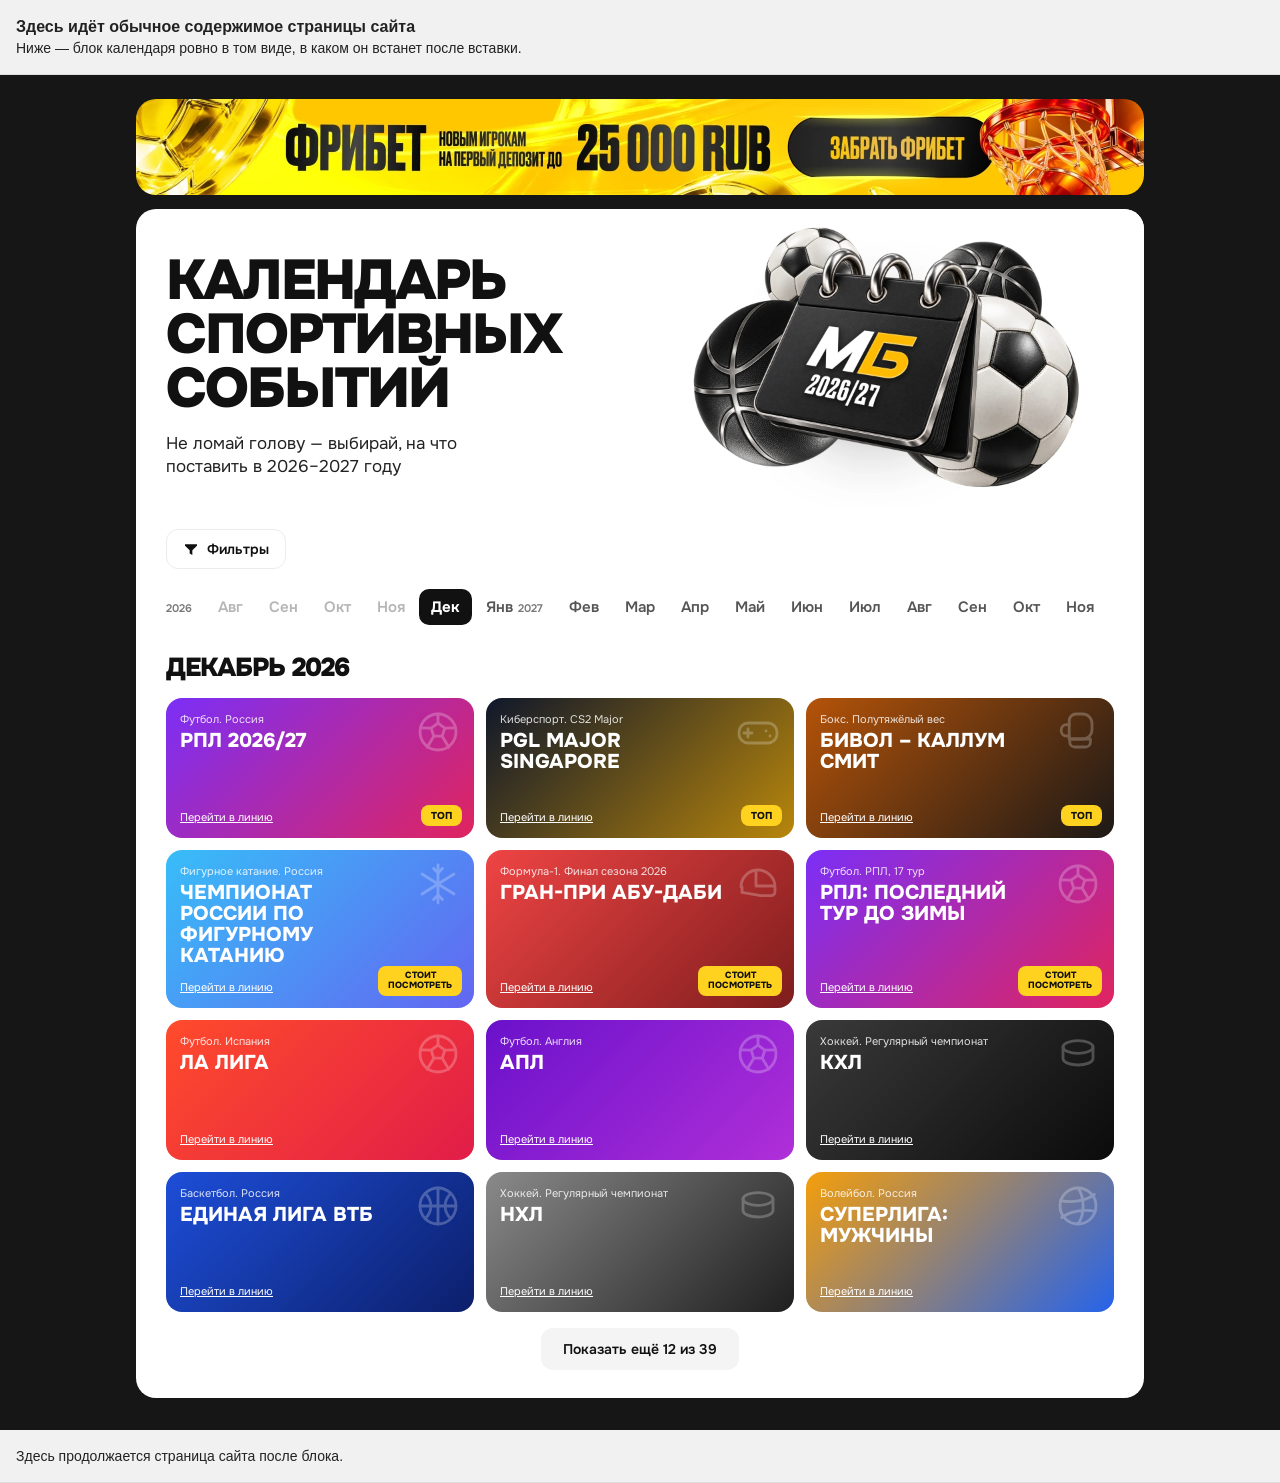
==== commit 586762f8: "Новая картинка в шапке и адаптив без обрезки мяча Картинка в шапке заменена на свежую версию. При ши" ====
--- a/exports/embed-preview.html
+++ b/exports/embed-preview.html
@@ -118,13 +118,18 @@
 #mbc .more-btn { display: block; margin: 16px auto 0; border: 0; background: var(--soft); border-radius: 12px; padding: 12px 22px; font-weight: 600; font-size: 14px; }
 #mbc .more-btn:hover { background: #fff5c7; }
 #mbc /* ---------- Адаптив ---------- */
+/* Как только колонка становится уже картинки — мяч начинает обрезаться, #mbc поэтому картинку уводим под текст на всю ширину */
+@media (max-width: 1060px) {
+  .hero { grid-template-columns: 1fr; min-height: 0; }
+  .hero__text { padding: 34px 30px 14px; }
+  .hero__art { aspect-ratio: 3.2 / 1; }
+}
 @media (max-width: 900px) {
-  .cards { grid-template-columns: repeat(2, 1fr); }
+#mbc .cards { grid-template-columns: repeat(2, 1fr); }
 }
 @media (max-width: 720px) {
-#mbc .hero { grid-template-columns: 1fr; min-height: 0; }
 #mbc .hero__text { padding: 26px 20px 8px; }
-#mbc .hero__art { height: 210px; }
+#mbc .hero__art { aspect-ratio: auto; height: 210px; }
 #mbc .filters { padding: 16px 16px 0; }
 #mbc .block { padding: 18px 16px 0; }
 #mbc .fpanel { left: 16px; width: calc(100% - 32px); }
@@ -157,7 +162,7 @@
           <p class="hero__lead">Не ломай голову — выбирай, на что поставить в&nbsp;2026–2027&nbsp;году</p>
         </div>
         <div class="hero__art">
-          <img src="[data-uri]" alt="Календарь МБ 2026/27" width="1476" height="900">
+          <img src="[data-uri]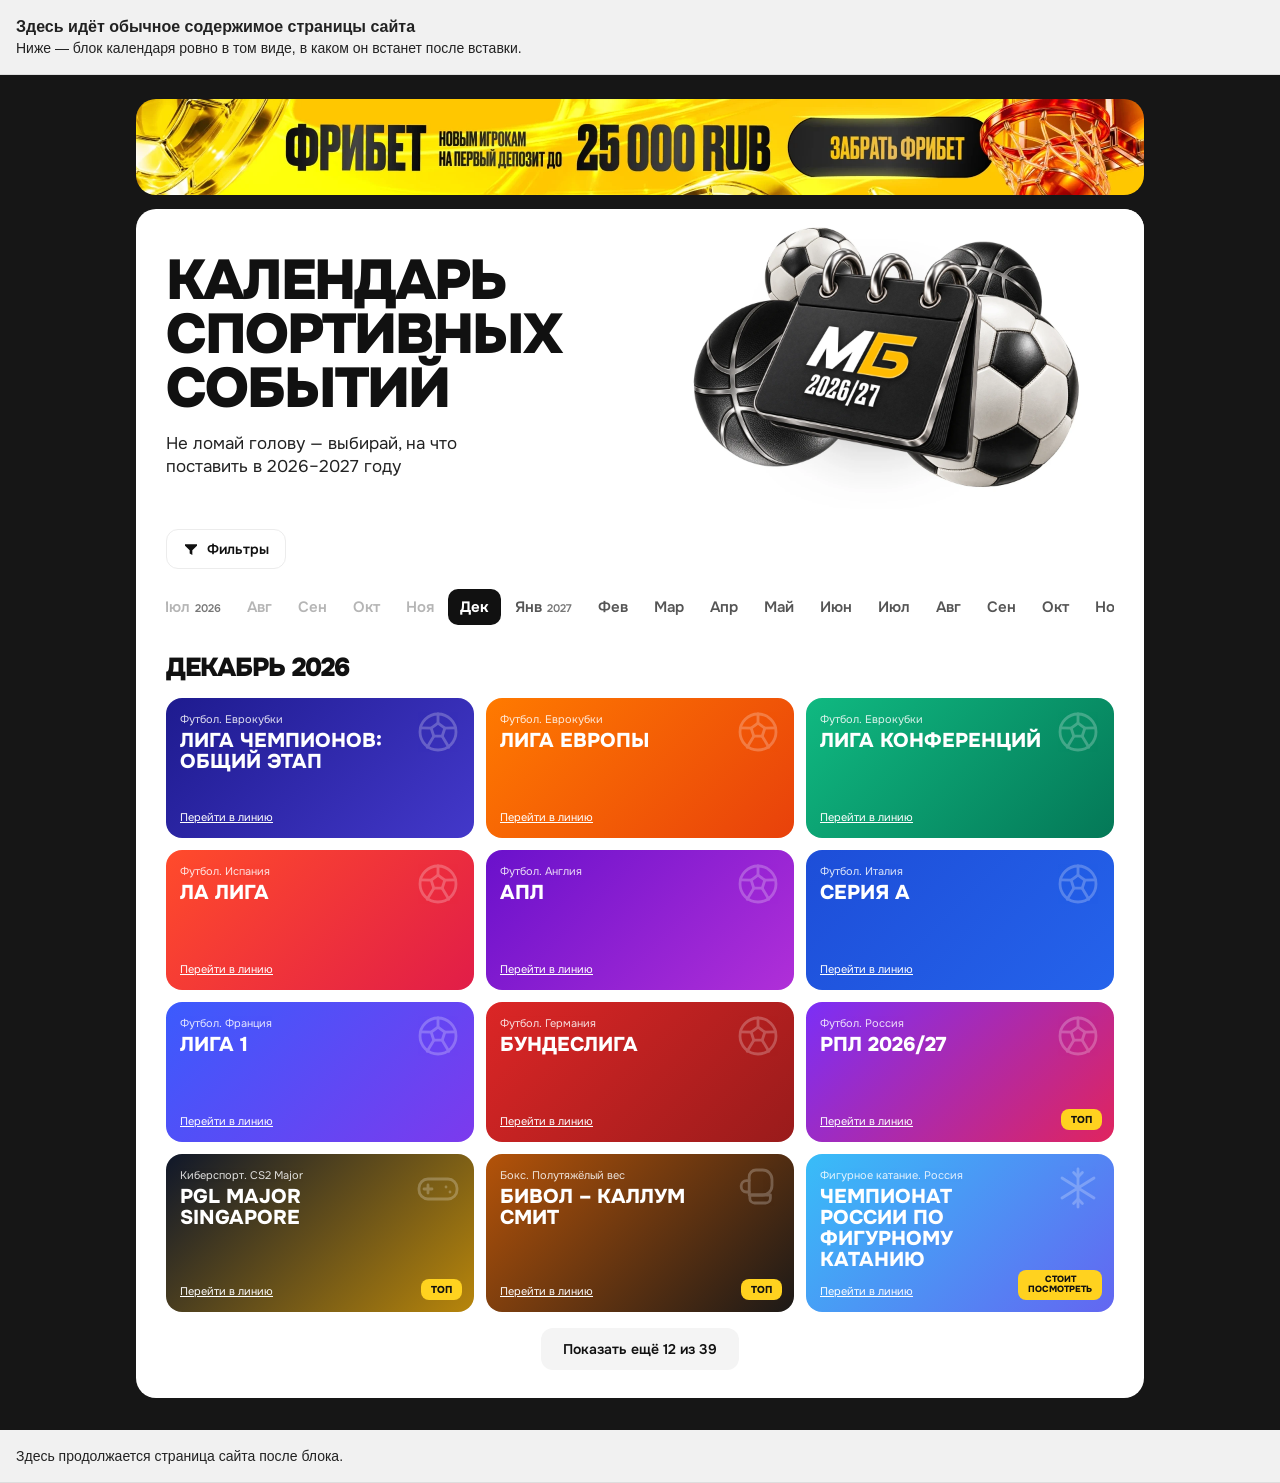
==== commit 97752f65: "Еврокубки и топ-5 лиг в начале списка Внутри месяца карточки идут так: еврокубки (ЛЧ, ЛЕ, Лига конфе" ====
--- a/exports/embed-preview.html
+++ b/exports/embed-preview.html
@@ -206,7 +206,7 @@
 
 <div class="host">Здесь продолжается страница сайта после блока.</div>
 
-<script>window.MBC_DATA = {"updated_at":"2026-10-02T18:13:38+03:00","sports":[{"key":"football","label":"Футбол","cat":"sport"},{"key":"hockey","label":"Хоккей","cat":"sport"},{"key":"basketball","label":"Баскетбол","cat":"sport"},{"key":"tennis","label":"Теннис","cat":"sport"},{"key":"combat","label":"Единоборства","cat":"sport"},{"key":"motor","label":"Автоспорт","cat":"sport"},{"key":"winter","label":"Зимние виды","cat":"sport"},{"key":"volley","label":"Волейбол","cat":"sport"},{"key":"handball","label":"Гандбол","cat":"sport"},{"key":"athletics","label":"Атлетика и плавание","cat":"sport"},{"key":"cycling","label":"Велоспорт","cat":"sport"},{"key":"us","label":"NFL и MLB","cat":"sport"},{"key":"other","label":"Дартс, шахматы и др.","cat":"sport"},{"key":"multi","label":"Мультиспорт","cat":"sport"},{"key":"cs2","label":"CS2","cat":"esport"},{"key":"dota2","label":"Dota 2","cat":"esport"},{"key":"lol","label":"League of Legends","cat":"esport"},{"key":"valorant","label":"Valorant","cat":"esport"},{"key":"esother","label":"Другие игры","cat":"esport"}],"events":[{"id":"rpl","t":"РПЛ 2026/27","s":"football","g":"Футбол. Россия","c":"rpl","st":"2026-07-24","en":"2027-05-29","d":"24.07.2026 – 29.05.2027","p":"Россия","status":"✔","url":"https://melbet.ru/ru/sport/sports/football-russia-russia-premier-league?filter=eyJxIjoie1wiMVwiOntcIjEzNDNcIjpbNTAxNl19fSJ9","i":5,"rank":1,"season":1},{"id":"rpl10","t":"Краснодар – Зенит","s":"football","g":"Футбол. РПЛ, 10 тур","c":"rpl","st":"2026-10-09","en":"2026-10-11","d":"10 тур: 09–11.10.2026 (матч 10.10)","p":"Краснодар","status":"✔","url":"https://melbet.ru/ru/sport/sports/football-russia-russia-premier-league?filter=eyJxIjoie1wiMVwiOntcIjEzNDNcIjpbNTAxNl19fSJ9","i":5},{"id":"rpl17","t":"РПЛ: последний тур до зимы","s":"football","g":"Футбол. РПЛ, 17 тур","c":"rpl","st":"2026-12-04","en":"2026-12-07","d":"04–07.12.2026","p":"Россия","status":"✔","url":"https://melbet.ru/ru/sport/sports/football-russia-russia-premier-league?filter=eyJxIjoie1wiMVwiOntcIjEzNDNcIjpbNTAxNl19fSJ9","i":5,"rank":18},{"id":"rplzs","t":"Зенит – Спартак","s":"football","g":"Футбол. РПЛ, 28 тур","c":"rpl","st":"2027-05-14","en":"2027-05-16","d":"≈ май 2027 (28 тур)","p":"Санкт-Петербург","status":"≈","url":"https://melbet.ru/ru/sport/sports/football-russia-russia-premier-league?filter=eyJxIjoie1wiMVwiOntcIjEzNDNcIjpbNTAxNl19fSJ9","i":5},{"id":"rplfinal","t":"РПЛ: финальный тур","s":"football","g":"Футбол. РПЛ, 30 тур","c":"rpl","st":"2027-05-29","en":"2027-05-29","d":"29.05.2027","p":"Россия","status":"✔","url":"https://melbet.ru/ru/sport/sports/football-russia-russia-premier-league?filter=eyJxIjoie1wiMVwiOntcIjEzNDNcIjpbNTAxNl19fSJ9","i":5},{"id":"cupgroups","t":"Кубок России: группы Пути РПЛ","s":"football","g":"Футбол. Россия","c":"cup","st":"2026-11-05","en":"2026-11-25","d":"05–25.11.2026","p":"Россия","status":"✔","url":"https://melbet.ru/ru/sport/sports/football-russia-russia-cup-rpl-path?filter=eyJxIjoie1wiMVwiOntcIjEzNDNcIjpbNDgzMjFdfX0ifQ==","i":4},{"id":"cupplayoff","t":"Кубок России: плей-офф","s":"football","g":"Футбол. Россия","c":"cup","st":"2027-03-03","en":"2027-05-19","d":"03.03 – 19.05.2027","p":"Россия","status":"✔","url":"https://melbet.ru/ru/sport/sports/football-russia-russia-cup-rpl-path?filter=eyJxIjoie1wiMVwiOntcIjEzNDNcIjpbNDgzMjFdfX0ifQ==","i":4},{"id":"cupfinal","t":"Суперфинал Кубка России","s":"football","g":"Футбол. Россия","c":"cup","st":"2027-06-06","en":"2027-06-06","d":"06.06.2027","p":"Место объявят позже","status":"✔","url":"https://melbet.ru/ru/sport/sports/football-russia-russia-cup-rpl-path?filter=eyJxIjoie1wiMVwiOntcIjEzNDNcIjpbNDgzMjFdfX0ifQ==","i":5,"rank":20},{"id":"rpl2728","t":"Суперкубок России и старт РПЛ 2027/28","s":"football","g":"Футбол. Россия","c":"rpl","st":"2027-07-15","en":"2027-07-31","d":"≈ июль 2027","p":"?","status":"?","url":"https://melbet.ru/ru/sport/pre-match/football","i":5},{"id":"rusfriendly","t":"Сборная России: Иран, Намибия, Нигерия","s":"football","g":"Футбол. Сборная","c":"rus","st":"2026-09-29","en":"2026-10-06","d":"29.09, 03.10, 06.10.2026","p":"Казань / Екатеринбург / Нижний Новгород","status":"✔","url":"https://melbet.ru/ru/sport/sports/football-world-friendles-top-national-teams?filter=eyJxIjoie1wiMVwiOntcIjEyMzlcIjpbNDU4NThdfX0ifQ==","i":4},{"id":"rusnov","t":"Сборная России: ноябрьские матчи","s":"football","g":"Футбол. Сборная","c":"rus","st":"2026-11-09","en":"2026-11-17","d":"Окно 09–17.11.2026","p":"?","status":"?","url":"https://melbet.ru/ru/sport/sports/football-world-friendles-top-national-teams?filter=eyJxIjoie1wiMVwiOntcIjEyMzlcIjpbNDU4NThdfX0ifQ==","i":4},{"id":"epl","t":"АПЛ","s":"football","g":"Футбол. Англия","c":"epl","st":"2026-08-21","en":"2027-05-30","d":"21.08.2026 – 30.05.2027","p":"Англия","status":"✔","url":"https://melbet.ru/ru/sport/sports/football-england-england-premier-league?filter=eyJxIjoie1wiMVwiOntcIjEyMjVcIjpbNDQ4NV19fSJ9","i":5,"season":1},{"id":"efl","t":"Финал Кубка английской лиги","s":"football","g":"Футбол. Англия","c":"epl","st":"2027-03-21","en":"2027-03-21","d":"≈ 21.03.2027","p":"Уэмбли, Лондон","status":"≈","url":"https://melbet.ru/ru/sport/sports/football-england-england-efl-cup?filter=eyJxIjoie1wiMVwiOntcIjEyMjVcIjpbNDk3MDRdfX0ifQ==","i":3},{"id":"facup","t":"Финал Кубка Англии","s":"football","g":"Футбол. Англия","c":"facup","st":"2027-05-22","en":"2027-05-22","d":"22.05.2027","p":"Уэмбли, Лондон","status":"✔","url":"https://melbet.ru/ru/sport/sports/football-england-england-fa-cup?filter=eyJxIjoie1wiMVwiOntcIjEyMjVcIjpbNDk3MDVdfX0ifQ==","i":4},{"id":"laliga","t":"Ла Лига","s":"football","g":"Футбол. Испания","c":"laliga","st":"2026-08-15","en":"2027-05-30","d":"15.08.2026 – 30.05.2027","p":"Испания","status":"✔","url":"https://melbet.ru/ru/sport/sports/football-spain-spain-la-liga?filter=eyJxIjoie1wiMVwiOntcIjEyODhcIjpbNDQ4Nl19fSJ9","i":5,"season":1},{"id":"clasico1","t":"Эль Класико","s":"football","g":"Футбол. Ла Лига, 10 тур","c":"laliga","st":"2026-10-24","en":"2026-10-25","d":"24–25.10.2026","p":"Камп Ноу, Барселона","status":"✔","url":"https://melbet.ru/ru/sport/sports/football-spain-spain-la-liga?filter=eyJxIjoie1wiMVwiOntcIjEyODhcIjpbNDQ4Nl19fSJ9","i":5,"rank":19},{"id":"clasico2","t":"Эль Класико","s":"football","g":"Футбол. Ла Лига, 35 тур","c":"laliga","st":"2027-05-08","en":"2027-05-09","d":"08–09.05.2027","p":"Сантьяго Бернабеу, Мадрид","status":"✔","url":"https://melbet.ru/ru/sport/sports/football-spain-spain-la-liga?filter=eyJxIjoie1wiMVwiOntcIjEyODhcIjpbNDQ4Nl19fSJ9","i":5},{"id":"madderby","t":"Мадридское дерби","s":"football","g":"Футбол. Ла Лига, 30 тур","c":"laliga","st":"2027-04-04","en":"2027-04-04","d":"04.04.2027","p":"Сантьяго Бернабеу","status":"✔","url":"https://melbet.ru/ru/sport/sports/football-spain-spain-la-liga?filter=eyJxIjoie1wiMVwiOntcIjEyODhcIjpbNDQ4Nl19fSJ9","i":4},{"id":"supercopa","t":"Суперкубок Испании","s":"football","g":"Футбол. Испания","c":"laliga","st":"2027-02-02","en":"2027-02-07","d":"02–07.02.2027","p":"Стамбул, стадион им. Ататюрка","status":"✔","url":"https://melbet.ru/ru/sport/pre-match/football","i":5},{"id":"copadelrey","t":"Финал Кубка Испании","s":"football","g":"Футбол. Испания","c":"laliga","st":"2027-04-24","en":"2027-04-24","d":"24.04.2027","p":"Севилья, Ла Картуха","status":"✔","url":"https://melbet.ru/ru/sport/sports/football-spain-spain-copa-del-rey?filter=eyJxIjoie1wiMVwiOntcIjEyODhcIjpbNDUyNF19fSJ9","i":4},{"id":"seriea","t":"Серия А","s":"football","g":"Футбол. Италия","c":"seriea","st":"2026-08-23","en":"2027-05-30","d":"23.08.2026 – 30.05.2027","p":"Италия","status":"✔","url":"https://melbet.ru/ru/sport/sports/football-italy-italy-serie-a?filter=eyJxIjoie1wiMVwiOntcIjEyODdcIjpbNDQ4NF19fSJ9","i":4,"season":1},{"id":"supercoppa","t":"Суперкубок Италии","s":"football","g":"Футбол. Италия","c":"seriea","st":"2026-12-22","en":"2026-12-22","d":"22.12.2026","p":"Милан, «Сан-Сиро»","status":"✔","url":"https://melbet.ru/ru/sport/pre-match/football","i":3},{"id":"coppaita","t":"Финал Кубка Италии","s":"football","g":"Футбол. Италия","c":"coppa","st":"2027-05-19","en":"2027-05-19","d":"19.05.2027","p":"Рим, Олимпико","status":"✔","url":"https://melbet.ru/ru/sport/sports/football-italy-coppa-italia?filter=eyJxIjoie1wiMVwiOntcIjEyODdcIjpbNDUyOV19fSJ9","i":3},{"id":"bundesliga","t":"Бундеслига","s":"football","g":"Футбол. Германия","c":"bundes","st":"2026-08-28","en":"2027-05-23","d":"28.08.2026 – 22/23.05.2027","p":"Германия","status":"✔","url":"https://melbet.ru/ru/sport/sports/football-germany-germany-bundesliga?filter=eyJxIjoie1wiMVwiOntcIjEyMzBcIjpbNDI2MV19fSJ9","i":4,"season":1},{"id":"dfbpokal","t":"Финал Кубка Германии","s":"football","g":"Футбол. Германия","c":"dfb","st":"2027-05-29","en":"2027-05-29","d":"29.05.2027","p":"Берлин, Олимпиаштадион","status":"✔","url":"https://melbet.ru/ru/sport/sports/football-germany-germany-dfb-pokal-cup?filter=eyJxIjoie1wiMVwiOntcIjEyMzBcIjpbNDU0M119fSJ9","i":3},{"id":"ligue1","t":"Лига 1","s":"football","g":"Футбол. Франция","c":"ligue1","st":"2026-08-23","en":"2027-05-29","d":"23.08.2026 – 29.05.2027","p":"Франция","status":"✔","url":"https://melbet.ru/ru/sport/sports/football-france-france-ligue-1?filter=eyJxIjoie1wiMVwiOntcIjEyOTFcIjpbNDYxMF19fSJ9","i":4,"season":1},{"id":"classique","t":"Ле Классик: ПСЖ – Марсель","s":"football","g":"Футбол. Лига 1, 19 тур","c":"ligue1","st":"2027-02-07","en":"2027-02-07","d":"07.02.2027","p":"Парк де Пренс, Париж","status":"✔","url":"https://melbet.ru/ru/sport/sports/football-france-france-ligue-1?filter=eyJxIjoie1wiMVwiOntcIjEyOTFcIjpbNDYxMF19fSJ9","i":4},{"id":"cdf","t":"Финал Кубка Франции","s":"football","g":"Футбол. Франция","c":"ligue1","st":"2027-05-15","en":"2027-05-15","d":"≈ 15.05.2027","p":"Стад де Франс","status":"≈","url":"https://melbet.ru/ru/sport/sports/football-france-coupe-de-france?filter=eyJxIjoie1wiMVwiOntcIjEyOTFcIjpbNDU5OV19fSJ9","i":3},{"id":"ucl","t":"Лига чемпионов: общий этап","s":"football","g":"Футбол. Еврокубки","c":"ucl","st":"2026-10-13","en":"2027-01-27","d":"Туры 2–8: 13.10.2026 – 27.01.2027","p":"Европа","status":"✔","url":"https://melbet.ru/ru/sport/sports/football-europe-uefa-champions-league?filter=eyJxIjoie1wiMVwiOntcIjEyMjJcIjpbNDU4NF19fSJ9","i":5,"season":1},{"id":"uclpo","t":"Лига чемпионов: плей-офф","s":"football","g":"Футбол. Еврокубки","c":"ucl","st":"2027-02-16","en":"2027-05-05","d":"16.02 – 05.05.2027","p":"Европа","status":"✔","url":"https://melbet.ru/ru/sport/sports/football-europe-uefa-champions-league?filter=eyJxIjoie1wiMVwiOntcIjEyMjJcIjpbNDU4NF19fSJ9","i":5,"rank":6},{"id":"uclfinal","t":"Финал Лиги чемпионов","s":"football","g":"Футбол. Еврокубки","c":"ucl","st":"2027-06-05","en":"2027-06-05","d":"05.06.2027","p":"Мадрид, Метрополитано","status":"✔","url":"https://melbet.ru/ru/sport/sports/football-europe-uefa-champions-league?filter=eyJxIjoie1wiMVwiOntcIjEyMjJcIjpbNDU4NF19fSJ9","i":5,"rank":2},{"id":"uel","t":"Лига Европы","s":"football","g":"Футбол. Еврокубки","c":"uel","st":"2026-09-24","en":"2027-05-06","d":"Общий этап до 28.01; плей-офф 18.02 – 06.05.2027","p":"Европа","status":"✔","url":"https://melbet.ru/ru/sport/sports/football-europe-uefa-europa-league?filter=eyJxIjoie1wiMVwiOntcIjEyMjJcIjpbNDIzMF19fSJ9","i":4,"season":1},{"id":"uelfinal","t":"Финал Лиги Европы","s":"football","g":"Футбол. Еврокубки","c":"uel","st":"2027-05-26","en":"2027-05-26","d":"26.05.2027","p":"Франкфурт","status":"✔","url":"https://melbet.ru/ru/sport/sports/football-europe-uefa-europa-league?filter=eyJxIjoie1wiMVwiOntcIjEyMjJcIjpbNDIzMF19fSJ9","i":4},{"id":"uecl","t":"Лига конференций","s":"football","g":"Футбол. Еврокубки","c":"uecl","st":"2026-10-15","en":"2027-05-06","d":"Общий этап 15.10–17.12.2026; 1/2 29.04 и 06.05.2027","p":"Европа","status":"✔","url":"https://melbet.ru/ru/sport/sports/football-europe-uefa-conference-league?filter=eyJxIjoie1wiMVwiOntcIjEyMjJcIjpbMzIwNTBdfX0ifQ==","i":3,"season":1},{"id":"ueclfinal","t":"Финал Лиги конференций","s":"football","g":"Футбол. Еврокубки","c":"uecl","st":"2027-06-02","en":"2027-06-02","d":"02.06.2027","p":"Стамбул, стадион «Бешикташа»","status":"✔","url":"https://melbet.ru/ru/sport/sports/football-europe-uefa-conference-league?filter=eyJxIjoie1wiMVwiOntcIjEyMjJcIjpbMzIwNTBdfX0ifQ==","i":3},{"id":"usc","t":"Суперкубок УЕФА","s":"football","g":"Футбол. Еврокубки","c":"ucl","st":"2027-08-11","en":"2027-08-11","d":"≈ 11.08.2027","p":"Амстердам, Йохан Кройфф Арена","status":"≈","url":"https://melbet.ru/ru/sport/pre-match/football","i":4},{"id":"unl","t":"Лига наций УЕФА","s":"football","g":"Футбол. Сборные","c":"nations","st":"2026-09-24","en":"2026-11-17","d":"24.09 – 17.11.2026","p":"Европа","status":"✔","url":"https://melbet.ru/ru/sport/sports/football-europe-uefa-nations-league-league-a?filter=eyJxIjoie1wiMVwiOntcIjEyMjJcIjpbNDg3NThdfX0ifQ==","i":3},{"id":"unlqf","t":"Лига наций: 1/4 и стыки","s":"football","g":"Футбол. Сборные","c":"nations","st":"2027-03-25","en":"2027-03-30","d":"25–30.03.2027","p":"Европа","status":"✔","url":"https://melbet.ru/ru/sport/sports/football-europe-uefa-nations-league-league-a?filter=eyJxIjoie1wiMVwiOntcIjEyMjJcIjpbNDg3NThdfX0ifQ==","i":3},{"id":"unlf4","t":"Финал четырёх Лиги наций","s":"football","g":"Футбол. Сборные","c":"nations","st":"2027-06-09","en":"2027-06-13","d":"09–13.06.2027","p":"?","status":"≈","url":"https://melbet.ru/ru/sport/sports/football-europe-uefa-nations-league-league-a?filter=eyJxIjoie1wiMVwiOntcIjEyMjJcIjpbNDg3NThdfX0ifQ==","i":3},{"id":"euroq","t":"Отбор Евро-2028","s":"football","g":"Футбол. Сборные","c":"nations","st":"2027-03-19","en":"2027-11-21","d":"Март – ноябрь 2027","p":"Европа","status":"≈","url":"https://melbet.ru/ru/sport/sports/football-europe-euro-2028?filter=eyJxIjoie1wiMVwiOntcIjEyMjJcIjpbNTI1MzJdfX0ifQ==","i":3,"season":1},{"id":"asiancup","t":"Кубок Азии","s":"football","g":"Футбол. Сборные","c":"asia","st":"2027-01-07","en":"2027-02-05","d":"07.01 – 05.02.2027","p":"Саудовская Аравия: Эр-Рияд, Джидда, Эль-Хобар","status":"✔","url":"https://melbet.ru/ru/sport/pre-match/football","i":3},{"id":"afcon","t":"Кубок Африки","s":"football","g":"Футбол. Сборные","c":"africa","st":"2027-06-19","en":"2027-07-17","d":"19.06 – 17.07.2027","p":"Кения, Танзания, Уганда","status":"✔","url":"https://melbet.ru/ru/sport/sports/football-africa-africa-cup-of-nations?filter=eyJxIjoie1wiMVwiOntcIjEzMTNcIjpbNDYxNF19fSJ9","i":3},{"id":"wwc","t":"Женский чемпионат мира","s":"football","g":"Футбол. Сборные","c":"wwc","st":"2027-06-24","en":"2027-07-25","d":"24.06 – 25.07.2027","p":"Бразилия, 8 городов","status":"✔","url":"https://melbet.ru/ru/sport/pre-match/football","i":2},{"id":"goldcup","t":"Золотой кубок КОНКАКАФ","s":"football","g":"Футбол. Сборные","c":"africa","st":"2027-06-15","en":"2027-07-15","d":"≈ лето 2027","p":"?","status":"?","url":"https://melbet.ru/ru/sport/pre-match/football","i":2},{"id":"sudam","t":"Финал Южноамериканского кубка","s":"football","g":"Футбол. Южная Америка","c":"conmebol","st":"2026-11-21","en":"2026-11-21","d":"21.11.2026","p":"Барранкилья, Метрополитано","status":"✔","url":"https://melbet.ru/ru/sport/sports/football-south-america-sudamericana-cup?filter=eyJxIjoie1wiMVwiOntcIjEzMjBcIjpbNjA3OF19fSJ9","i":2},{"id":"libertadores","t":"Финал Кубка Либертадорес","s":"football","g":"Футбол. Южная Америка","c":"conmebol","st":"2026-11-28","en":"2026-11-28","d":"28.11.2026","p":"Монтевидео, Сентенарио","status":"✔","url":"https://melbet.ru/ru/sport/sports/football-south-america-copa-libertadores?filter=eyJxIjoie1wiMVwiOntcIjEzMjBcIjpbNDY1MV19fSJ9","i":3},{"id":"intercont","t":"Межконтинентальный кубок ФИФА","s":"football","g":"Футбол. Клубы","c":"fifa","st":"2026-12-09","en":"2026-12-20","d":"Декабрь 2026","p":"?","status":"?","url":"https://melbet.ru/ru/sport/pre-match/football","i":4},{"id":"mls","t":"Финал MLS","s":"football","g":"Футбол. США","c":"mls","st":"2026-12-18","en":"2026-12-18","d":"18.12.2026","p":"Стадион финалиста","status":"✔","url":"https://melbet.ru/ru/sport/sports/football-usa-usa-mls?filter=eyJxIjoie1wiMVwiOntcIjEzNjlcIjpbNDk5OF19fSJ9","i":2},{"id":"spl","t":"Саудовская Про-лига","s":"football","g":"Футбол. Саудовская Аравия","c":"saudi","st":"2026-08-13","en":"2027-05-29","d":"13.08.2026 – 29.05.2027","p":"Саудовская Аравия","status":"✔","url":"https://melbet.ru/ru/sport/sports/football-saudi-arabia-saudi-arabia-professional-league?filter=eyJxIjoie1wiMVwiOntcIjEzMDJcIjpbNDU1N119fSJ9","i":3,"season":1},{"id":"khl","t":"КХЛ","s":"hockey","g":"Хоккей. Регулярный чемпионат","c":"khl","st":"2026-09-05","en":"2027-03-20","d":"05.09.2026 – 20.03.2027","p":"Россия, Беларусь, Казахстан, Китай","status":"✔","url":"https://melbet.ru/ru/sport/sports/ice-hockey-russia-khl?filter=eyJxIjoie1wiMTBcIjp7XCI3NDdcIjpbMjQzOV19fSJ9","i":5,"season":1},{"id":"channelone","t":"Кубок Первого канала","s":"hockey","g":"Хоккей. Сборная России","c":"rus","st":"2026-12-07","en":"2026-12-14","d":"Декабрь 2026, окно паузы КХЛ 07–14.12","p":"Москва, «ВТБ Арена»","status":"≈","url":"https://melbet.ru/ru/sport/pre-match/ice-hockey","i":4,"rank":27},{"id":"gagarin","t":"Кубок Гагарина: плей-офф","s":"hockey","g":"Хоккей. КХЛ","c":"khl","st":"2027-03-23","en":"2027-05-23","d":"23.03 – 23.05.2027","p":"Россия","status":"✔","url":"https://melbet.ru/ru/sport/sports/ice-hockey-russia-khl?filter=eyJxIjoie1wiMTBcIjp7XCI3NDdcIjpbMjQzOV19fSJ9","i":5,"rank":3},{"id":"vhl","t":"ВХЛ","s":"hockey","g":"Хоккей. Россия","c":"khl","st":"2026-09-02","en":"2027-03-18","d":"02.09.2026 – 18.03.2027","p":"Россия и др.","status":"✔","url":"https://melbet.ru/ru/sport/sports/ice-hockey-russia-russia-vhl?filter=eyJxIjoie1wiMTBcIjp7XCI3NDdcIjpbMzA5N119fSJ9","i":2,"season":1},{"id":"mhl","t":"МХЛ","s":"hockey","g":"Хоккей. Россия","c":"khl","st":"2026-09-06","en":"2027-03-15","d":"с 06.09.2026","p":"Россия","status":"≈","url":"https://melbet.ru/ru/sport/sports/ice-hockey-russia-russia-mhl?filter=eyJxIjoie1wiMTBcIjp7XCI3NDdcIjpbMjczMV19fSJ9","i":2,"season":1},{"id":"nhl","t":"НХЛ","s":"hockey","g":"Хоккей. Регулярный чемпионат","c":"nhl","st":"2026-09-29","en":"2027-04-10","d":"29.09.2026 – 10.04.2027","p":"США и Канада","status":"✔","url":"https://melbet.ru/ru/sport/sports/ice-hockey-usa-nhl?filter=eyJxIjoie1wiMTBcIjp7XCI3MTBcIjpbMjkwM119fSJ9","i":5,"season":1},{"id":"stanley","t":"Кубок Стэнли: плей-офф и финал","s":"hockey","g":"Хоккей. НХЛ","c":"nhl","st":"2027-04-17","en":"2027-06-20","d":"≈ середина апреля – июнь 2027","p":"США и Канада","status":"≈","url":"https://melbet.ru/ru/sport/sports/ice-hockey-usa-nhl?filter=eyJxIjoie1wiMTBcIjp7XCI3MTBcIjpbMjkwM119fSJ9","i":5,"rank":13},{"id":"wjc27","t":"Молодёжный чемпионат мира","s":"hockey","g":"Хоккей. IIHF","c":"iihf","st":"2026-12-26","en":"2027-01-05","d":"26.12.2026 – 05.01.2027","p":"Эдмонтон и Ред-Дир, Канада","status":"✔","url":"https://melbet.ru/ru/sport/pre-match/ice-hockey","i":3},{"id":"wc27","t":"Чемпионат мира по хоккею","s":"hockey","g":"Хоккей. IIHF","c":"iihf","st":"2027-05-14","en":"2027-05-30","d":"14–30.05.2027","p":"Дюссельдорф и Мангейм; открытие на Veltins-Arena","status":"✔","url":"https://melbet.ru/ru/sport/sports/ice-hockey-world-world-championship?filter=eyJxIjoie1wiMTBcIjp7XCI3NzlcIjpbNDcxODhdfX0ifQ==","i":3},{"id":"wjc28","t":"Молодёжный чемпионат мира 2028","s":"hockey","g":"Хоккей. IIHF","c":"iihf","st":"2027-12-26","en":"2028-01-05","d":"26.12.2027 – 05.01.2028","p":"Тампере и Турку","status":"✔","url":"https://melbet.ru/ru/sport/pre-match/ice-hockey","i":3},{"id":"nba","t":"NBA","s":"basketball","g":"Баскетбол. Регулярный чемпионат","c":"nba","st":"2026-10-20","en":"2027-04-11","d":"20.10.2026 – 11.04.2027","p":"США и Канада","status":"✔","url":"https://melbet.ru/ru/sport/sports/basketball-usa-nba?filter=eyJxIjoie1wiNFwiOntcIjcwOVwiOls5OThdfX0ifQ==","i":4,"season":1},{"id":"nbacup","t":"Кубок NBA","s":"basketball","g":"Баскетбол. NBA","c":"nba","st":"2026-10-30","en":"2026-12-11","d":"30.10 – 11.12.2026","p":"Финал — Индианаполис","status":"✔","url":"https://melbet.ru/ru/sport/sports/basketball-usa-nba-cup?filter=eyJxIjoie1wiNFwiOntcIjcwOVwiOls0ODU5MV19fSJ9","i":3},{"id":"nbapo","t":"NBA: плей-офф и финал","s":"basketball","g":"Баскетбол. NBA","c":"nba","st":"2027-04-13","en":"2027-06-19","d":"Плей-ин 13–16.04; плей-офф с 18.04; финал ≈ 03–19.06.2027","p":"США и Канада","status":"≈","url":"https://melbet.ru/ru/sport/sports/basketball-usa-nba?filter=eyJxIjoie1wiNFwiOntcIjcwOVwiOls5OThdfX0ifQ==","i":5,"rank":25},{"id":"vtb","t":"Единая лига ВТБ","s":"basketball","g":"Баскетбол. Россия","c":"vtb","st":"2026-09-25","en":"2027-04-10","d":"25.09.2026 – ≈ 10.04.2027","p":"Россия","status":"✔","url":"https://melbet.ru/ru/sport/sports/basketball-russia-vtb-united-league?filter=eyJxIjoie1wiNFwiOntcIjc5N1wiOlszODI1NF19fSJ9","i":5,"season":1},{"id":"vtbpo","t":"Единая лига ВТБ: плей-офф","s":"basketball","g":"Баскетбол. Россия","c":"vtb","st":"2027-04-14","en":"2027-06-07","d":"14.04 – 07.06.2027","p":"Россия","status":"✔","url":"https://melbet.ru/ru/sport/sports/basketball-russia-vtb-united-league?filter=eyJxIjoie1wiNFwiOntcIjc5N1wiOlszODI1NF19fSJ9","i":5,"rank":9},{"id":"euroleague","t":"Евролига","s":"basketball","g":"Баскетбол. Европа","c":"euroleague","st":"2026-09-24","en":"2027-04-16","d":"24.09.2026 – 16.04.2027","p":"Европа","status":"✔","url":"https://melbet.ru/ru/sport/sports/basketball-europe-euroleague?filter=eyJxIjoie1wiNFwiOntcIjc1OVwiOlsxMzc5XX19In0=","i":3,"season":1},{"id":"elpo","t":"Евролига: плей-ин и плей-офф","s":"basketball","g":"Баскетбол. Европа","c":"euroleague","st":"2027-04-20","en":"2027-05-12","d":"20.04 – 12.05.2027","p":"Европа","status":"✔","url":"https://melbet.ru/ru/sport/sports/basketball-europe-euroleague?filter=eyJxIjoie1wiNFwiOntcIjc1OVwiOlsxMzc5XX19In0=","i":3},{"id":"ff","t":"Финал четырёх Евролиги","s":"basketball","g":"Баскетбол. Европа","c":"euroleague","st":"2027-05-28","en":"2027-05-30","d":"28 и 30.05.2027","p":"? (Каунас, Валенсия или Белград)","status":"≈","url":"https://melbet.ru/ru/sport/sports/basketball-europe-euroleague?filter=eyJxIjoie1wiNFwiOntcIjc1OVwiOlsxMzc5XX19In0=","i":3},{"id":"eurocup","t":"Еврокубок","s":"basketball","g":"Баскетбол. Европа","c":"euroleague","st":"2026-09-29","en":"2027-04-30","d":"29.09.2026 – 30.04.2027","p":"Европа","status":"✔","url":"https://melbet.ru/ru/sport/pre-match/basketball","i":2,"season":1},{"id":"fibaq1","t":"Отбор на ЧМ-2027: 5-е окно","s":"basketball","g":"Баскетбол. Сборные","c":"fiba","st":"2026-11-23","en":"2026-12-01","d":"23.11 – 01.12.2026","p":"—","status":"✔","url":"https://melbet.ru/ru/sport/pre-match/basketball","i":2},{"id":"fibaq2","t":"Отбор на ЧМ-2027: последнее окно","s":"basketball","g":"Баскетбол. Сборные","c":"fiba","st":"2027-02-22","en":"2027-03-02","d":"22.02 – 02.03.2027","p":"—","status":"✔","url":"https://melbet.ru/ru/sport/pre-match/basketball","i":2},{"id":"eurobasketw","t":"Женский Евробаскет","s":"basketball","g":"Баскетбол. Сборные","c":"fiba","st":"2027-06-16","en":"2027-06-27","d":"16–27.06.2027","p":"Антверпен, Стокгольм, Эспоо; финал — Вильнюс","status":"✔","url":"https://melbet.ru/ru/sport/pre-match/basketball","i":2},{"id":"fibawc","t":"Чемпионат мира по баскетболу","s":"basketball","g":"Баскетбол. Сборные","c":"fiba","st":"2027-08-27","en":"2027-09-12","d":"27.08 – 12.09.2027","p":"Доха, Катар","status":"✔","url":"https://melbet.ru/ru/sport/pre-match/basketball","i":3},{"id":"bjk","t":"BJK Cup Finals","s":"tennis","g":"Теннис. Сборные","c":"tennis","st":"2026-09-22","en":"2026-09-27","d":"22–27.09.2026","p":"Шэньчжэнь","status":"✔","url":"https://melbet.ru/ru/sport/pre-match/tennis","i":1},{"id":"chinaopen","t":"China Open","s":"tennis","g":"Теннис. ATP 500 / WTA 1000","c":"tennis","st":"2026-09-30","en":"2026-10-11","d":"30.09 – 11.10.2026","p":"Пекин","status":"✔","url":"https://melbet.ru/ru/sport/sports/tennis-atp-atp-500-beijing-hard-china?filter=eyJxIjoie1wiM1wiOntcIjcxNVwiOlsxMjM0XX19In0=","i":4},{"id":"shanghai","t":"Shanghai Masters","s":"tennis","g":"Теннис. Masters 1000","c":"tennis","st":"2026-10-05","en":"2026-10-18","d":"≈ 05–18.10.2026","p":"Шанхай","status":"≈","url":"https://melbet.ru/ru/sport/pre-match/tennis","i":4},{"id":"wuhan","t":"Wuhan Open","s":"tennis","g":"Теннис. WTA 1000","c":"tennis","st":"2026-10-12","en":"2026-10-18","d":"12–18.10.2026","p":"Ухань, Optics Valley International Tennis Center","status":"✔","url":"https://melbet.ru/ru/sport/pre-match/tennis","i":3},{"id":"parismasters","t":"Paris Masters","s":"tennis","g":"Теннис. Masters 1000","c":"tennis","st":"2026-10-31","en":"2026-11-08","d":"31.10 – 08.11.2026","p":"Paris La Défense Arena","status":"✔","url":"https://melbet.ru/ru/sport/pre-match/tennis","i":4},{"id":"wtafinals","t":"WTA Finals","s":"tennis","g":"Теннис. Итоговый турнир","c":"wta","st":"2026-11-08","en":"2026-11-15","d":"08–15.11.2026","p":"Индиан-Уэллс, Indian Wells Tennis Garden","status":"✔","url":"https://melbet.ru/ru/sport/pre-match/tennis","i":4},{"id":"atpfinals","t":"ATP Finals","s":"tennis","g":"Теннис. Итоговый турнир","c":"atp","st":"2026-11-15","en":"2026-11-22","d":"15–22.11.2026","p":"Турин, Inalpi Arena","status":"✔","url":"https://melbet.ru/ru/sport/pre-match/tennis","i":5,"rank":11},{"id":"davis","t":"Кубок Дэвиса: финал восьми","s":"tennis","g":"Теннис. Сборные","c":"tennis","st":"2026-11-24","en":"2026-11-29","d":"24–29.11.2026, финал 29.11","p":"Болонья, SuperTennis Arena","status":"✔","url":"https://melbet.ru/ru/sport/pre-match/tennis","i":2},{"id":"nextgen","t":"Next Gen ATP Finals","s":"tennis","g":"Теннис. До 20 лет","c":"tennis","st":"2026-12-09","en":"2026-12-13","d":"09–13.12.2026","p":"Реджо-Калабрия","status":"✔","url":"https://melbet.ru/ru/sport/pre-match/tennis","i":2},{"id":"unitedcup","t":"United Cup","s":"tennis","g":"Теннис. Сборные","c":"tennis","st":"2027-01-01","en":"2027-01-11","d":"01–11.01.2027","p":"Перт / Сидней","status":"✔","url":"https://melbet.ru/ru/sport/pre-match/tennis","i":1},{"id":"ao","t":"Australian Open","s":"tennis","g":"Теннис. Большой шлем","c":"ao","st":"2027-01-17","en":"2027-01-31","d":"17–31.01.2027 (квалификация с 11.01)","p":"Мельбурн","status":"✔","url":"https://melbet.ru/ru/sport/sports/tennis-australian-open-australian-open-hard-australia?filter=eyJxIjoie1wiM1wiOntcIjM0MjFcIjpbNTQwMzldfX0ifQ==","i":5,"rank":12},{"id":"iw","t":"Indian Wells","s":"tennis","g":"Теннис. Masters 1000","c":"tennis","st":"2027-03-03","en":"2027-03-14","d":"≈ 03–14.03.2027","p":"США","status":"≈","url":"https://melbet.ru/ru/sport/pre-match/tennis","i":4},{"id":"miami","t":"Miami Open","s":"tennis","g":"Теннис. Masters 1000","c":"tennis","st":"2027-03-17","en":"2027-03-28","d":"≈ 17–28.03.2027","p":"Майами","status":"≈","url":"https://melbet.ru/ru/sport/pre-match/tennis","i":4},{"id":"clay","t":"Монте-Карло, Мадрид, Рим","s":"tennis","g":"Теннис. Грунтовые Masters","c":"tennis","st":"2027-04-04","en":"2027-05-16","d":"≈ 04.04 – 16.05.2027","p":"Европа","status":"≈","url":"https://melbet.ru/ru/sport/pre-match/tennis","i":4},{"id":"rg","t":"Ролан Гаррос","s":"tennis","g":"Теннис. Большой шлем","c":"rg","st":"2027-05-23","en":"2027-06-06","d":"23.05 – 06.06.2027","p":"Париж","status":"✔","url":"https://melbet.ru/ru/sport/sports/tennis-roland-garros-roland-garros-clay-france?filter=eyJxIjoie1wiM1wiOntcIjM0MTlcIjpbNTQwNjVdfX0ifQ==","i":5},{"id":"wimbledon","t":"Уимблдон","s":"tennis","g":"Теннис. Большой шлем","c":"wimb","st":"2027-06-28","en":"2027-07-11","d":"28.06 – 11.07.2027","p":"Лондон","status":"✔","url":"https://melbet.ru/ru/sport/sports/tennis-wimbledon-wimbledon-grass-great-britain?filter=eyJxIjoie1wiM1wiOntcIjM0MjBcIjpbNTQwNjFdfX0ifQ==","i":4},{"id":"usmasters","t":"Канада и Цинциннати","s":"tennis","g":"Теннис. Masters 1000","c":"tennis","st":"2027-08-02","en":"2027-08-22","d":"≈ август 2027","p":"Монреаль / Торонто / Цинциннати","status":"≈","url":"https://melbet.ru/ru/sport/pre-match/tennis","i":3},{"id":"uso","t":"US Open","s":"tennis","g":"Теннис. Большой шлем","c":"uso","st":"2027-08-29","en":"2027-09-12","d":"29.08 – 12.09.2027","p":"Нью-Йорк","status":"✔","url":"https://melbet.ru/ru/sport/sports/tennis-us-open-us-open-hard-usa?filter=eyJxIjoie1wiM1wiOntcIjM0MjJcIjpbNTM5ODldfX0ifQ==","i":5},{"id":"asia27","t":"Азиатская серия и Paris Masters","s":"tennis","g":"Теннис. Осень","c":"tennis","st":"2027-10-01","en":"2027-11-07","d":"≈ октябрь – начало ноября 2027","p":"Китай, Япония, Париж","status":"≈","url":"https://melbet.ru/ru/sport/pre-match/tennis","i":3},{"id":"atpfinals27","t":"ATP Finals","s":"tennis","g":"Теннис. Итоговый турнир","c":"atp","st":"2027-11-14","en":"2027-11-21","d":"≈ 14–21.11.2027","p":"Италия","status":"≈","url":"https://melbet.ru/ru/sport/pre-match/tennis","i":4},{"id":"ufcfn289","t":"UFC Fight Night 289","s":"combat","g":"MMA. UFC","c":"ufc","st":"2026-09-27","en":"2026-09-27","d":"27.09.2026","p":"Лас-Вегас, UFC Apex","status":"✔","url":"https://melbet.ru/ru/sport/sports/martial-arts-world-ufc?filter=eyJxIjoie1wiNDZcIjp7XCIxNDYzXCI6WzU5NDhdfX0ifQ==","i":2},{"id":"ufc332","t":"UFC 332","s":"combat","g":"MMA. UFC","c":"ufc","st":"2026-10-03","en":"2026-10-03","d":"03.10.2026","p":"Солт-Лейк-Сити, Delta Center","status":"✔","url":"https://melbet.ru/ru/sport/sports/martial-arts-world-ufc?filter=eyJxIjoie1wiNDZcIjp7XCIxNDYzXCI6WzU5NDhdfX0ifQ==","i":2},{"id":"aca208","t":"ACA 208","s":"combat","g":"MMA. Россия","c":"aca","st":"2026-10-04","en":"2026-10-04","d":"04.10.2026","p":"Грозный","status":"✔","url":"https://melbet.ru/ru/sport/sports/martial-arts-world-aca-mma?filter=eyJxIjoie1wiNDZcIjp7XCIxNDYzXCI6WzI0ODI2XX19In0=","i":4},{"id":"duboiswardley","t":"Дюбуа – Уордли 2","s":"combat","g":"Бокс. Тяжёлый вес","c":"box","st":"2026-10-17","en":"2026-10-17","d":"17.10.2026","p":"Лондон","status":"✔","url":"https://melbet.ru/ru/sport/sports/boxing-world-upcoming-fights?filter=eyJxIjoie1wiN1wiOntcIjczNVwiOls4NDQ4XX19In0=","i":3},{"id":"ufc333","t":"UFC 333","s":"combat","g":"MMA. UFC","c":"ufc","st":"2026-10-24","en":"2026-10-24","d":"24.10.2026","p":"Абу-Даби, Etihad Arena","status":"✔","url":"https://melbet.ru/ru/sport/sports/martial-arts-world-ufc?filter=eyJxIjoie1wiNDZcIjp7XCIxNDYzXCI6WzU5NDhdfX0ifQ==","i":5,"rank":4},{"id":"aca209","t":"ACA в Душанбе","s":"combat","g":"MMA. ACA","c":"aca","st":"2026-10-30","en":"2026-10-30","d":"30.10.2026","p":"Душанбе","status":"✔","url":"https://melbet.ru/ru/sport/sports/martial-arts-world-aca-mma?filter=eyJxIjoie1wiNDZcIjp7XCIxNDYzXCI6WzI0ODI2XX19In0=","i":3},{"id":"canelo","t":"Мбилли – Канело","s":"combat","g":"Бокс. Второй средний вес","c":"box","st":"2026-10-31","en":"2026-10-31","d":"31.10.2026","p":"Эр-Рияд","status":"✔","url":"https://melbet.ru/ru/sport/sports/boxing-world-upcoming-fights?filter=eyJxIjoie1wiN1wiOntcIjczNVwiOls4NDQ4XX19In0=","i":4},{"id":"buatsi","t":"Буатси – Хатчинсон 2","s":"combat","g":"Бокс. Полутяжёлый вес","c":"box","st":"2026-11-07","en":"2026-11-07","d":"07.11.2026","p":"Манчестер","status":"✔","url":"https://melbet.ru/ru/sport/sports/boxing-world-upcoming-fights?filter=eyJxIjoie1wiN1wiOntcIjczNVwiOls4NDQ4XX19In0=","i":2},{"id":"ufc334","t":"UFC 334","s":"combat","g":"MMA. UFC","c":"ufc","st":"2026-11-14","en":"2026-11-14","d":"14.11.2026","p":"Нью-Йорк, Madison Square Garden","status":"✔","url":"https://melbet.ru/ru/sport/sports/martial-arts-world-ufc?filter=eyJxIjoie1wiNDZcIjp7XCIxNDYzXCI6WzU5NDhdfX0ifQ==","i":3},{"id":"ufcdoha","t":"UFC Fight Night: Прохазка – Стирлинг","s":"combat","g":"MMA. UFC","c":"ufc","st":"2026-11-21","en":"2026-11-21","d":"21.11.2026","p":"Эр-Райян, Ali Bin Hamad Al-Attiyah Arena","status":"✔","url":"https://melbet.ru/ru/sport/sports/martial-arts-world-ufc?filter=eyJxIjoie1wiNDZcIjp7XCIxNDYzXCI6WzU5NDhdfX0ifQ==","i":3},{"id":"ufc335","t":"UFC 335","s":"combat","g":"MMA. UFC","c":"ufc","st":"2026-12-12","en":"2026-12-12","d":"12.12.2026","p":"Лас-Вегас, T-Mobile Arena","status":"✔","url":"https://melbet.ru/ru/sport/sports/martial-arts-world-ufc?filter=eyJxIjoie1wiNDZcIjp7XCIxNDYzXCI6WzU5NDhdfX0ifQ==","i":4,"rank":28},{"id":"bivol","t":"Бивол – Каллум Смит","s":"combat","g":"Бокс. Полутяжёлый вес","c":"box","st":"2026-12-12","en":"2026-12-12","d":"12.12.2026","p":"Екатеринбург, УГМК-Арена (RCC Boxing)","status":"≈","url":"https://melbet.ru/ru/sport/sports/boxing-world-upcoming-fights?filter=eyJxIjoie1wiN1wiOntcIjczNVwiOls4NDQ4XX19In0=","i":5,"rank":8},{"id":"beterbiev3","t":"Бетербиев – Бивол 3","s":"combat","g":"Бокс. Полутяжёлый вес","c":"box","st":"2027-04-10","en":"2027-04-30","d":"≈ апрель 2027","p":"Челябинск, РМК-Арена","status":"≈","url":"https://melbet.ru/ru/sport/sports/boxing-world-upcoming-fights?filter=eyJxIjoie1wiN1wiOntcIjczNVwiOls4NDQ4XX19In0=","i":5},{"id":"ufcsydney","t":"UFC Fight Night в Сиднее","s":"combat","g":"MMA. UFC","c":"ufc","st":"2027-02-07","en":"2027-02-07","d":"07.02.2027","p":"Сидней, Afterpay Arena","status":"✔","url":"https://melbet.ru/ru/sport/sports/martial-arts-world-ufc?filter=eyJxIjoie1wiNDZcIjp7XCIxNDYzXCI6WzU5NDhdfX0ifQ==","i":3},{"id":"f1aze","t":"Гран-при Азербайджана","s":"motor","g":"Формула-1. Этап 2026","c":"f1","st":"2026-09-24","en":"2026-09-26","d":"24–26.09.2026","p":"Баку","status":"≈","url":"https://melbet.ru/ru/sport/sports/formula-formula-1-formula-1-grand-prix?filter=eyJxIjoie1wiMThcIjp7XCIzMzczXCI6WzUwNDM2XX19In0=","i":5},{"id":"f1bah26","t":"Гран-при Бахрейна","s":"motor","g":"Формула-1. Этап 2026","c":"f1","st":"2026-10-02","en":"2026-10-04","d":"02–04.10.2026","p":"Сахир, Bahrain International Circuit","status":"✔","url":"https://melbet.ru/ru/sport/sports/formula-formula-1-formula-1-grand-prix?filter=eyJxIjoie1wiMThcIjp7XCIzMzczXCI6WzUwNDM2XX19In0=","i":4},{"id":"f1sgp","t":"Гран-при Сингапура","s":"motor","g":"Формула-1. Этап 2026","c":"f1","st":"2026-10-09","en":"2026-10-11","d":"09–11.10.2026","p":"Марина-Бэй","status":"✔","url":"https://melbet.ru/ru/sport/sports/formula-formula-1-formula-1-grand-prix?filter=eyJxIjoie1wiMThcIjp7XCIzMzczXCI6WzUwNDM2XX19In0=","i":4},{"id":"f1usa","t":"Гран-при США","s":"motor","g":"Формула-1. Этап 2026","c":"f1","st":"2026-10-22","en":"2026-10-25","d":"22–25.10.2026","p":"Остин, COTA","status":"✔","url":"https://melbet.ru/ru/sport/sports/formula-formula-1-formula-1-grand-prix?filter=eyJxIjoie1wiMThcIjp7XCIzMzczXCI6WzUwNDM2XX19In0=","i":4},{"id":"f1mex","t":"Гран-при Мексики","s":"motor","g":"Формула-1. Этап 2026","c":"f1","st":"2026-10-29","en":"2026-11-01","d":"29.10 – 01.11.2026","p":"Мехико","status":"✔","url":"https://melbet.ru/ru/sport/sports/formula-formula-1-formula-1-grand-prix?filter=eyJxIjoie1wiMThcIjp7XCIzMzczXCI6WzUwNDM2XX19In0=","i":4},{"id":"f1bra","t":"Гран-при Бразилии","s":"motor","g":"Формула-1. Этап 2026","c":"f1","st":"2026-11-05","en":"2026-11-08","d":"05–08.11.2026","p":"Интерлагос","status":"✔","url":"https://melbet.ru/ru/sport/sports/formula-formula-1-formula-1-grand-prix?filter=eyJxIjoie1wiMThcIjp7XCIzMzczXCI6WzUwNDM2XX19In0=","i":4},{"id":"f1lv","t":"Гран-при Лас-Вегаса","s":"motor","g":"Формула-1. Этап 2026","c":"f1","st":"2026-11-19","en":"2026-11-21","d":"19–21.11.2026","p":"Лас-Вегас","status":"✔","url":"https://melbet.ru/ru/sport/sports/formula-formula-1-formula-1-grand-prix?filter=eyJxIjoie1wiMThcIjp7XCIzMzczXCI6WzUwNDM2XX19In0=","i":4},{"id":"f1qat","t":"Гран-при Катара","s":"motor","g":"Формула-1. Этап 2026","c":"f1","st":"2026-11-27","en":"2026-11-29","d":"27–29.11.2026","p":"Лусаил","status":"≈","url":"https://melbet.ru/ru/sport/sports/formula-formula-1-formula-1-grand-prix?filter=eyJxIjoie1wiMThcIjp7XCIzMzczXCI6WzUwNDM2XX19In0=","i":5},{"id":"f1abu","t":"Гран-при Абу-Даби","s":"motor","g":"Формула-1. Финал сезона 2026","c":"f1","st":"2026-12-04","en":"2026-12-06","d":"04–06.12.2026","p":"Яс-Марина","status":"≈","url":"https://melbet.ru/ru/sport/sports/formula-formula-1-formula-1-grand-prix?filter=eyJxIjoie1wiMThcIjp7XCIzMzczXCI6WzUwNDM2XX19In0=","i":5,"rank":15},{"id":"f1_2027","t":"Формула-1: сезон 2027","s":"motor","g":"Формула-1","c":"f1","st":"2027-03-12","en":"2027-12-12","d":"12.03 – 12.12.2027","p":"24 Гран-при, 10 спринтов","status":"✔","url":"https://melbet.ru/ru/sport/pre-match/formula-1","i":5,"season":1},{"id":"f1bah27","t":"Гран-при Бахрейна","s":"motor","g":"Формула-1. Этап 2027","c":"f1","st":"2027-03-12","en":"2027-03-14","d":"12–14.03.2027","p":"Сахир","status":"✔","url":"https://melbet.ru/ru/sport/sports/formula-formula-1-formula-1-grand-prix?filter=eyJxIjoie1wiMThcIjp7XCIzMzczXCI6WzUwNDM2XX19In0=","i":5},{"id":"f1aus27","t":"Гран-при Австралии","s":"motor","g":"Формула-1. Этап 2027","c":"f1","st":"2027-04-02","en":"2027-04-04","d":"02–04.04.2027","p":"Мельбурн","status":"✔","url":"https://melbet.ru/ru/sport/sports/formula-formula-1-formula-1-grand-prix?filter=eyJxIjoie1wiMThcIjp7XCIzMzczXCI6WzUwNDM2XX19In0=","i":4},{"id":"f1mon27","t":"Гран-при Монако","s":"motor","g":"Формула-1. Этап 2027","c":"f1","st":"2027-06-04","en":"2027-06-06","d":"04–06.06.2027","p":"Монте-Карло","status":"✔","url":"https://melbet.ru/ru/sport/sports/formula-formula-1-formula-1-grand-prix?filter=eyJxIjoie1wiMThcIjp7XCIzMzczXCI6WzUwNDM2XX19In0=","i":4},{"id":"f1ita27","t":"Гран-при Италии","s":"motor","g":"Формула-1. Этап 2027","c":"f1","st":"2027-09-03","en":"2027-09-05","d":"03–05.09.2027","p":"Монца","status":"✔","url":"https://melbet.ru/ru/sport/sports/formula-formula-1-formula-1-grand-prix?filter=eyJxIjoie1wiMThcIjp7XCIzMzczXCI6WzUwNDM2XX19In0=","i":4},{"id":"f1aze27","t":"Гран-при Азербайджана","s":"motor","g":"Формула-1. Этап 2027","c":"f1","st":"2027-09-24","en":"2027-09-26","d":"24–26.09.2027","p":"Баку","status":"✔","url":"https://melbet.ru/ru/sport/sports/formula-formula-1-formula-1-grand-prix?filter=eyJxIjoie1wiMThcIjp7XCIzMzczXCI6WzUwNDM2XX19In0=","i":5},{"id":"f1tur27","t":"Гран-при Турции","s":"motor","g":"Формула-1. Этап 2027","c":"f1","st":"2027-10-01","en":"2027-10-03","d":"01–03.10.2027","p":"Стамбул","status":"✔","url":"https://melbet.ru/ru/sport/sports/formula-formula-1-formula-1-grand-prix?filter=eyJxIjoie1wiMThcIjp7XCIzMzczXCI6WzUwNDM2XX19In0=","i":4},{"id":"f1lv27","t":"Гран-при Лас-Вегаса","s":"motor","g":"Формула-1. Этап 2027","c":"f1","st":"2027-11-18","en":"2027-11-20","d":"18–20.11.2027","p":"Лас-Вегас","status":"✔","url":"https://melbet.ru/ru/sport/sports/formula-formula-1-formula-1-grand-prix?filter=eyJxIjoie1wiMThcIjp7XCIzMzczXCI6WzUwNDM2XX19In0=","i":4},{"id":"f1abu27","t":"Гран-при Абу-Даби","s":"motor","g":"Формула-1. Финал сезона 2027","c":"f1","st":"2027-12-10","en":"2027-12-12","d":"10–12.12.2027","p":"Яс-Марина","status":"✔","url":"https://melbet.ru/ru/sport/sports/formula-formula-1-formula-1-grand-prix?filter=eyJxIjoie1wiMThcIjp7XCIzMzczXCI6WzUwNDM2XX19In0=","i":5},{"id":"motogp26","t":"MotoGP: финиш сезона 2026","s":"motor","g":"Мотоспорт","c":"moto","st":"2026-10-04","en":"2026-11-29","d":"04.10 – 29.11.2026","p":"Мотеги, Мандалика, Филлип-Айленд, Сепанг, Лусаил, Портимао, Валенсия","status":"≈","url":"https://melbet.ru/ru/sport/sports/motorcycling-world-motorcycle-grand-prix-world-championship?filter=eyJxIjoie1wiNjRcIjp7XCIyMTc1XCI6WzQ2NTE2XX19In0=","i":3,"season":1},{"id":"motogp27","t":"MotoGP: сезон 2027","s":"motor","g":"Мотоспорт","c":"moto","st":"2027-03-05","en":"2027-11-21","d":"05.03 – ≈ ноябрь 2027","p":"22 гонки, старт в Бурираме","status":"≈","url":"https://melbet.ru/ru/sport/sports/motorcycling-world-motorcycle-grand-prix-world-championship?filter=eyJxIjoie1wiNjRcIjp7XCIyMTc1XCI6WzQ2NTE2XX19In0=","i":3,"season":1},{"id":"dakar","t":"Ралли «Дакар»","s":"motor","g":"Ралли-рейд","c":"dakar","st":"2027-01-01","en":"2027-01-15","d":"01–15.01.2027","p":"Саудовская Аравия","status":"✔","url":"https://melbet.ru/ru/sport/pre-match/auto-racing","i":4},{"id":"rusgp","t":"Гран-при России по фигурному катанию","s":"winter","g":"Фигурное катание. Россия","c":"figure","st":"2026-10-16","en":"2027-02-28","d":"16.10.2026 – 28.02.2027","p":"1-й этап — Новосибирск; финал 25–28.02","status":"✔","i":5,"season":1},{"id":"isugp","t":"Гран-при ISU","s":"winter","g":"Фигурное катание","c":"figure","st":"2026-10-23","en":"2026-11-29","d":"23.10 – 29.11.2026","p":"Франция, Канада, Китай, США, Финляндия, Япония","status":"✔","i":4},{"id":"isugpf","t":"Финал Гран-при ISU","s":"winter","g":"Фигурное катание","c":"figure","st":"2026-12-10","en":"2026-12-13","d":"10–13.12.2026","p":"Чунцин","status":"✔","i":4},{"id":"ruschamp","t":"Чемпионат России по фигурному катанию","s":"winter","g":"Фигурное катание. Россия","c":"figure","st":"2026-12-16","en":"2026-12-21","d":"16–21.12.2026","p":"Челябинск, «Трактор»","status":"✔","i":5,"rank":14},{"id":"figeuro","t":"Чемпионат Европы по фигурному катанию","s":"winter","g":"Фигурное катание","c":"figure","st":"2027-01-27","en":"2027-01-31","d":"27–31.01.2027","p":"Лозанна","status":"✔","i":5},{"id":"figworlds","t":"Чемпионат мира по фигурному катанию","s":"winter","g":"Фигурное катание","c":"figure","st":"2027-03-17","en":"2027-03-21","d":"17–21.03.2027","p":"Тампере","status":"✔","i":5},{"id":"biawc","t":"Кубок мира по биатлону","s":"winter","g":"Биатлон. IBU","c":"biathlon","st":"2026-11-26","en":"2027-03-21","d":"26.11.2026 – 21.03.2027","p":"Старт — Контиолахти, финиш — Осло","status":"✔","i":3,"season":1},{"id":"cc1","t":"Кубок Содружества по биатлону: 1-й этап","s":"winter","g":"Биатлон. Россия","c":"biathlon","st":"2026-11-26","en":"2026-11-29","d":"26–29.11.2026","p":"Ханты-Мансийск","status":"✔","i":5,"rank":22},{"id":"cc2","t":"Кубок Содружества по биатлону: 2-й этап","s":"winter","g":"Биатлон. Россия","c":"biathlon","st":"2027-01-06","en":"2027-01-10","d":"06–10.01.2027","p":"Рязань","status":"✔","i":5},{"id":"cc3","t":"Кубок Содружества по биатлону: 3-й этап","s":"winter","g":"Биатлон. Россия","c":"biathlon","st":"2027-02-17","en":"2027-02-21","d":"17–21.02.2027","p":"Раубичи, Беларусь","status":"✔","i":5},{"id":"cc4","t":"Кубок Содружества по биатлону: финал","s":"winter","g":"Биатлон. Россия","c":"biathlon","st":"2027-04-01","en":"2027-04-04","d":"01–04.04.2027","p":"Мурманск","status":"✔","i":5},{"id":"biawch","t":"Чемпионат мира по биатлону","s":"winter","g":"Биатлон. IBU","c":"biathlon","st":"2027-02-10","en":"2027-02-21","d":"10–21.02.2027","p":"Отепя, Эстония","status":"✔","i":3},{"id":"xcwc","t":"Кубок мира по лыжным гонкам","s":"winter","g":"Лыжные гонки. FIS","c":"ski","st":"2026-11-27","en":"2027-03-21","d":"27.11.2026 – 21.03.2027","p":"Старт — Рука, финал — Ульрисехамн","status":"≈","i":5,"season":1},{"id":"tds","t":"Тур де Ски","s":"winter","g":"Лыжные гонки. FIS","c":"ski","st":"2027-01-01","en":"2027-01-10","d":"01–10.01.2027","p":"Франция, Германия, Италия","status":"✔","i":5},{"id":"falun","t":"Чемпионат мира по лыжным видам","s":"winter","g":"Лыжи, прыжки, двоеборье","c":"ski","st":"2027-02-24","en":"2027-03-07","d":"24.02 – 07.03.2027","p":"Фалун, Швеция","status":"✔","i":5,"rank":10},{"id":"4hills","t":"Турне четырёх трамплинов","s":"winter","g":"Прыжки на лыжах","c":"ski","st":"2026-12-29","en":"2027-01-06","d":"29.12.2026 – 06.01.2027","p":"Оберстдорф, Гармиш-Партенкирхен, Инсбрук, Бишофсхофен","status":"✔","i":3},{"id":"volm","t":"Суперлига: мужчины","s":"volley","g":"Волейбол. Россия","c":"volley","st":"2026-10-02","en":"2027-05-01","d":"02.10.2026 – 01.05.2027","p":"Россия","status":"✔","url":"https://melbet.ru/ru/sport/pre-match/volleyball","i":5,"season":1},{"id":"volw","t":"Суперлига: женщины","s":"volley","g":"Волейбол. Россия","c":"volley","st":"2026-10-03","en":"2027-05-01","d":"с 03.10.2026","p":"Россия","status":"≈","url":"https://melbet.ru/ru/sport/pre-match/volleyball","i":5,"season":1},{"id":"cevcl","t":"Лига чемпионов CEV","s":"volley","g":"Волейбол. Европа","c":"volley","st":"2026-10-15","en":"2027-05-15","d":"Октябрь 2026 – ≈ май 2027","p":"Европа","status":"≈","url":"https://melbet.ru/ru/sport/pre-match/volleyball","i":2,"season":1},{"id":"cwcw","t":"Клубный ЧМ по волейболу: женщины","s":"volley","g":"Волейбол","c":"volley","st":"2026-12-08","en":"2026-12-13","d":"08–13.12.2026","p":"Сан-Паулу","status":"✔","url":"https://melbet.ru/ru/sport/pre-match/volleyball","i":2},{"id":"cwcm","t":"Клубный ЧМ по волейболу: мужчины","s":"volley","g":"Волейбол","c":"volley","st":"2026-12-15","en":"2026-12-20","d":"15–20.12.2026","p":"Катовице, Сосновец, Ченстохова","status":"✔","url":"https://melbet.ru/ru/sport/pre-match/volleyball","i":2},{"id":"volwwc","t":"Чемпионат мира по волейболу: женщины","s":"volley","g":"Волейбол. FIVB","c":"volley","st":"2027-08-20","en":"2027-09-05","d":"20.08 – 05.09.2027","p":"США и Канада","status":"✔","url":"https://melbet.ru/ru/sport/pre-match/volleyball","i":3},{"id":"volmwc","t":"Чемпионат мира по волейболу: мужчины","s":"volley","g":"Волейбол. FIVB","c":"volley","st":"2027-09-10","en":"2027-09-26","d":"10–26.09.2027","p":"Польша: Гданьск/Сопот, Катовице, Краков, Лодзь, Ольштын","status":"✔","url":"https://melbet.ru/ru/sport/pre-match/volleyball","i":3},{"id":"hbm","t":"Суперлига: мужчины","s":"handball","g":"Гандбол. Россия","c":"handball","st":"2026-08-30","en":"2027-06-06","d":"30.08.2026 – 06.06.2027","p":"Россия","status":"✔","url":"https://melbet.ru/ru/sport/pre-match/handball","i":4,"season":1},{"id":"hbw","t":"Суперлига: женщины","s":"handball","g":"Гандбол. Россия","c":"handball","st":"2026-09-08","en":"2027-05-31","d":"с 08.09.2026","p":"Россия","status":"≈","url":"https://melbet.ru/ru/sport/pre-match/handball","i":4,"season":1},{"id":"hbwcm","t":"Чемпионат мира по гандболу: мужчины","s":"handball","g":"Гандбол. IHF","c":"handball","st":"2027-01-13","en":"2027-01-31","d":"13–31.01.2027","p":"Германия, финал — Кёльн","status":"✔","url":"https://melbet.ru/ru/sport/pre-match/handball","i":3},{"id":"ehfw","t":"Финал четырёх ЛЧ EHF: женщины","s":"handball","g":"Гандбол. Европа","c":"handball","st":"2027-05-29","en":"2027-05-30","d":"29–30.05.2027","p":"Будапешт, MVM Dome","status":"✔","url":"https://melbet.ru/ru/sport/sports/handball-europe-women-champions-league?filter=eyJxIjoie1wiMTNcIjp7XCI3MjhcIjpbMTUyN119fSJ9","i":2},{"id":"ehfm","t":"Финал четырёх ЛЧ EHF: мужчины","s":"handball","g":"Гандбол. Европа","c":"handball","st":"2027-06-12","en":"2027-06-13","d":"12–13.06.2027","p":"Кёльн, LANXESS arena","status":"✔","url":"https://melbet.ru/ru/sport/sports/handball-europe-champions-league?filter=eyJxIjoie1wiMTNcIjp7XCI3MjhcIjpbNTYzNzVdfX0ifQ==","i":3},{"id":"hbwcw","t":"Чемпионат мира по гандболу: женщины","s":"handball","g":"Гандбол. IHF","c":"handball","st":"2027-11-30","en":"2027-12-19","d":"30.11 – 19.12.2027","p":"Венгрия","status":"✔","url":"https://melbet.ru/ru/sport/pre-match/handball","i":3},{"id":"dl","t":"Бриллиантовая лига","s":"athletics","g":"Лёгкая атлетика","c":"athl","st":"2027-04-30","en":"2027-08-27","d":"30.04 – 27.08.2027","p":"Старт — Доха, финал — Цюрих","status":"✔","i":2,"season":1},{"id":"aquatics","t":"Чемпионат мира по водным видам","s":"athletics","g":"Плавание и водные виды","c":"aqua","st":"2027-06-26","en":"2027-07-18","d":"26.06 – 18.07.2027","p":"Будапешт","status":"✔","i":5,"rank":21},{"id":"wach","t":"Чемпионат мира по лёгкой атлетике","s":"athletics","g":"Лёгкая атлетика","c":"athl","st":"2027-09-11","en":"2027-09-19","d":"11–19.09.2027","p":"Пекин, «Птичье гнездо»","status":"✔","i":3},{"id":"giro","t":"Джиро д’Италия","s":"cycling","g":"Велоспорт. Гранд-тур","c":"giro","st":"2027-05-08","en":"2027-05-30","d":"08–30.05.2027","p":"Италия","status":"≈","url":"https://melbet.ru/ru/sport/sports/cycling-world-cycling-outrights?filter=eyJxIjoie1wiNDFcIjp7XCIxMjM3XCI6WzM2NDA4XX19In0=","i":2},{"id":"tdf","t":"Тур де Франс","s":"cycling","g":"Велоспорт. Гранд-тур","c":"tdf","st":"2027-07-02","en":"2027-07-25","d":"02–25.07.2027","p":"Старт — Эдинбург","status":"✔","url":"https://melbet.ru/ru/sport/sports/cycling-world-cycling-outrights?filter=eyJxIjoie1wiNDFcIjp7XCIxMjM3XCI6WzM2NDA4XX19In0=","i":3},{"id":"vuelta","t":"Вуэльта","s":"cycling","g":"Велоспорт. Гранд-тур","c":"vuelta","st":"2027-09-04","en":"2027-09-26","d":"04–26.09.2027","p":"Сантьяго-де-Компостела → Мадрид","status":"✔","url":"https://melbet.ru/ru/sport/sports/cycling-world-cycling-outrights?filter=eyJxIjoie1wiNDFcIjp7XCIxMjM3XCI6WzM2NDA4XX19In0=","i":2},{"id":"nfl","t":"NFL","s":"us","g":"Американский футбол","c":"nfl","st":"2026-09-09","en":"2027-01-10","d":"09.09.2026 – 10.01.2027","p":"США + 8 международных игр","status":"✔","url":"https://melbet.ru/ru/sport/sports/american-football-usa-nfl?filter=eyJxIjoie1wiNlwiOntcIjMzNTlcIjpbNDkzMDZdfX0ifQ==","i":3,"season":1},{"id":"nflpo","t":"NFL: плей-офф","s":"us","g":"Американский футбол","c":"nfl","st":"2027-01-16","en":"2027-02-07","d":"с 16.01.2027","p":"США","status":"✔","url":"https://melbet.ru/ru/sport/sports/american-football-usa-nfl?filter=eyJxIjoie1wiNlwiOntcIjMzNTlcIjpbNDkzMDZdfX0ifQ==","i":3},{"id":"sb","t":"Супербоул LXI","s":"us","g":"Американский футбол","c":"sb","st":"2027-02-14","en":"2027-02-14","d":"14.02.2027","p":"SoFi Stadium, Инглвуд","status":"✔","url":"https://melbet.ru/ru/sport/sports/american-football-usa-nfl?filter=eyJxIjoie1wiNlwiOntcIjMzNTlcIjpbNDkzMDZdfX0ifQ==","i":4,"rank":24},{"id":"nfl27","t":"Старт NFL 2027","s":"us","g":"Американский футбол","c":"nfl","st":"2027-09-09","en":"2027-09-09","d":"≈ начало сентября 2027","p":"США","status":"?","url":"https://melbet.ru/ru/sport/sports/american-football-usa-nfl?filter=eyJxIjoie1wiNlwiOntcIjMzNTlcIjpbNDkzMDZdfX0ifQ==","i":3},{"id":"mlbpo","t":"MLB: плей-офф","s":"us","g":"Бейсбол","c":"mlb","st":"2026-09-29","en":"2026-10-20","d":"29.09 – 20.10.2026","p":"США","status":"✔","url":"https://melbet.ru/ru/sport/sports/baseball-usa-usa-mlb?filter=eyJxIjoie1wiNVwiOntcIjcxMVwiOlsyMjgyNV19fSJ9","i":2},{"id":"ws26","t":"Мировая серия MLB","s":"us","g":"Бейсбол","c":"mlb","st":"2026-10-23","en":"2026-10-31","d":"23–31.10.2026","p":"США","status":"✔","url":"https://melbet.ru/ru/sport/sports/baseball-usa-usa-mlb?filter=eyJxIjoie1wiNVwiOntcIjcxMVwiOlsyMjgyNV19fSJ9","i":3},{"id":"mlb27","t":"MLB: сезон 2027","s":"us","g":"Бейсбол","c":"mlb","st":"2027-03-25","en":"2027-10-30","d":"25.03 – 30.10.2027","p":"США","status":"≈","url":"https://melbet.ru/ru/sport/sports/baseball-usa-usa-mlb?filter=eyJxIjoie1wiNVwiOntcIjcxMVwiOlsyMjgyNV19fSJ9","i":2,"season":1},{"id":"chess","t":"Матч за шахматную корону","s":"other","g":"Шахматы. FIDE","c":"chess","st":"2026-11-22","en":"2026-12-13","d":"22.11 – 13.12.2026","p":"Женева, Fondation Martin Bodmer (Колоньи)","status":"✔","url":"https://melbet.ru/ru/sport/sports/chess-world-world-championship?filter=eyJxIjoie1wiOVwiOntcIjc0NlwiOlsxOTYwOV19fSJ9","i":4,"rank":30},{"id":"ukchamp","t":"UK Championship","s":"other","g":"Снукер","c":"snooker","st":"2026-11-28","en":"2026-12-06","d":"28.11 – 06.12.2026","p":"Йорк","status":"✔","url":"https://melbet.ru/ru/sport/sports/snooker-world-uk-championship?filter=eyJxIjoie1wiMTlcIjp7XCI3NThcIjpbMzg2ODhdfX0ifQ==","i":3},{"id":"pdcwc","t":"Чемпионат мира PDC","s":"other","g":"Дартс","c":"darts","st":"2026-12-11","en":"2027-01-03","d":"11.12.2026 – 03.01.2027","p":"Лондон, Alexandra Palace","status":"✔","url":"https://melbet.ru/ru/sport/sports/darts-world-world-championship-pdc?filter=eyJxIjoie1wiMjBcIjp7XCI4MjJcIjpbMTUzOF19fSJ9","i":4,"rank":29},{"id":"masters","t":"Мастерс по снукеру","s":"other","g":"Снукер","c":"snooker","st":"2027-01-10","en":"2027-01-17","d":"10–17.01.2027","p":"Лондон, Alexandra Palace","status":"✔","url":"https://melbet.ru/ru/sport/sports/snooker-world-the-masters?filter=eyJxIjoie1wiMTlcIjp7XCI3NThcIjpbMTI0MjNdfX0ifQ==","i":3},{"id":"pdcpl","t":"Премьер-лига PDC","s":"other","g":"Дартс","c":"darts","st":"2027-02-04","en":"2027-05-27","d":"04.02 – 27.05.2027","p":"17 вечеров: старт в Глазго, финал в Лондоне","status":"✔","i":3,"season":1},{"id":"golfmasters","t":"Мастерс","s":"other","g":"Гольф. Мэйджор","c":"golf","st":"2027-04-08","en":"2027-04-11","d":"08–11.04.2027","p":"Огаста","status":"✔","url":"https://melbet.ru/ru/sport/sports/golf-world-golf-outrights?filter=eyJxIjoie1wiOFwiOntcIjg0NFwiOlszNjM0OF19fSJ9","i":2},{"id":"snookerwc","t":"Чемпионат мира по снукеру","s":"other","g":"Снукер","c":"snooker","st":"2027-04-17","en":"2027-05-03","d":"17.04 – 03.05.2027","p":"Крусибл, Шеффилд","status":"✔","url":"https://melbet.ru/ru/sport/sports/snooker-world-world-championship?filter=eyJxIjoie1wiMTlcIjp7XCI3NThcIjpbNTk0MF19fSJ9","i":3},{"id":"pga","t":"PGA Championship","s":"other","g":"Гольф. Мэйджор","c":"golf","st":"2027-05-20","en":"2027-05-23","d":"20–23.05.2027","p":"Фриско","status":"✔","url":"https://melbet.ru/ru/sport/sports/golf-world-golf-outrights?filter=eyJxIjoie1wiOFwiOntcIjg0NFwiOlszNjM0OF19fSJ9","i":2},{"id":"usopengolf","t":"US Open (гольф)","s":"other","g":"Гольф. Мэйджор","c":"golf","st":"2027-06-17","en":"2027-06-20","d":"17–20.06.2027","p":"Пеббл-Бич","status":"✔","url":"https://melbet.ru/ru/sport/sports/golf-world-golf-outrights?filter=eyJxIjoie1wiOFwiOntcIjg0NFwiOlszNjM0OF19fSJ9","i":2},{"id":"theopen","t":"The Open","s":"other","g":"Гольф. Мэйджор","c":"golf","st":"2027-07-15","en":"2027-07-18","d":"15–18.07.2027","p":"Сент-Эндрюс","status":"✔","url":"https://melbet.ru/ru/sport/sports/golf-world-golf-outrights?filter=eyJxIjoie1wiOFwiOntcIjg0NFwiOlszNjM0OF19fSJ9","i":2},{"id":"ryder","t":"Райдер-кап","s":"other","g":"Гольф","c":"golf","st":"2027-09-17","en":"2027-09-19","d":"17–19.09.2027","p":"Адэр-Мэнор, Ирландия","status":"✔","url":"https://melbet.ru/ru/sport/sports/golf-world-golf-outrights?filter=eyJxIjoie1wiOFwiOntcIjg0NFwiOlszNjM0OF19fSJ9","i":2},{"id":"rwc","t":"Чемпионат мира по регби","s":"other","g":"Регби","c":"rugby","st":"2027-10-01","en":"2027-11-13","d":"01.10 – 13.11.2027","p":"Австралия: открытие в Перте, финал в Сиднее","status":"✔","url":"https://melbet.ru/ru/sport/sports/rugby-union-world-world-cup?filter=eyJxIjoie1wiMTRcIjp7XCIxMDc2XCI6WzM3NDJdfX0ifQ==","i":2},{"id":"cwc","t":"Чемпионат мира по крикету (ODI)","s":"other","g":"Крикет","c":"cricket","st":"2027-10-04","en":"2027-11-21","d":"04.10 – 21.11.2027","p":"ЮАР, Зимбабве, Намибия","status":"✔","url":"https://melbet.ru/ru/sport/pre-match/cricket","i":1},{"id":"epl24","t":"ESL Pro League S24","s":"cs2","g":"Киберспорт. CS2","c":"esl","st":"2026-09-24","en":"2026-10-11","d":"24.09 – 11.10.2026 (плей-офф 09–11.10)","p":"Катовице, Spodek (LAN)","status":"✔","url":"https://melbet.ru/ru/sport/sports/esports-counter-strike-2-esl-pro-league?filter=eyJxIjoie1wiNTNcIjp7XCIzMTg5XCI6WzQ1OTE3XX19In0=","i":4},{"id":"thunderpick","t":"Thunderpick World Championship","s":"cs2","g":"Киберспорт. CS2","c":"cs","st":"2026-10-14","en":"2026-10-18","d":"14–18.10.2026","p":"Мальта, BLAST Studios","status":"✔","url":"https://melbet.ru/ru/esport","i":5,"rank":26},{"id":"pglbuch","t":"PGL Masters Bucharest","s":"cs2","g":"Киберспорт. CS2","c":"pgl","st":"2026-10-24","en":"2026-10-31","d":"24–31.10.2026","p":"Бухарест, PGL Studios","status":"✔","url":"https://melbet.ru/ru/esport","i":4},{"id":"iembeijing","t":"IEM Beijing","s":"cs2","g":"Киберспорт. CS2","c":"esl","st":"2026-11-02","en":"2026-11-08","d":"02–08.11.2026","p":"Пекин, сцена 360°","status":"✔","url":"https://melbet.ru/ru/esport","i":4},{"id":"blastrivals","t":"BLAST Rivals Fall","s":"cs2","g":"Киберспорт. CS2","c":"blast","st":"2026-11-11","en":"2026-11-15","d":"11–15.11.2026","p":"Гонконг","status":"✔","url":"https://melbet.ru/ru/esport","i":3},{"id":"major26","t":"PGL Major Singapore","s":"cs2","g":"Киберспорт. CS2 Major","c":"major","st":"2026-11-25","en":"2026-12-13","d":"25.11 – 13.12.2026 (арена 10–13.12)","p":"Сингапур, Singapore Indoor Stadium","status":"✔","url":"https://melbet.ru/ru/esport","i":5,"rank":5},{"id":"bounty","t":"BLAST Bounty, сезон 1","s":"cs2","g":"Киберспорт. CS2","c":"blast","st":"2027-01-11","en":"2027-01-24","d":"11–24.01.2027","p":"Шенгенская зона, город не объявлен","status":"✔","url":"https://melbet.ru/ru/esport","i":3},{"id":"pgljan","t":"PGL Bucharest","s":"cs2","g":"Киберспорт. CS2","c":"pgl","st":"2027-01-17","en":"2027-01-24","d":"17–24.01.2027","p":"Бухарест","status":"≈","url":"https://melbet.ru/ru/esport","i":3},{"id":"iemkrakow","t":"IEM Kraków","s":"cs2","g":"Киберспорт. CS2","c":"esl","st":"2027-01-27","en":"2027-02-07","d":"27.01 – 07.02.2027","p":"Краков, TAURON Arena","status":"✔","url":"https://melbet.ru/ru/esport","i":5},{"id":"epl25","t":"ESL Pro League S25","s":"cs2","g":"Киберспорт. CS2","c":"esl","st":"2027-03-06","en":"2027-03-14","d":"06–14.03.2027","p":"Саудовская Аравия","status":"✔","url":"https://melbet.ru/ru/sport/sports/esports-counter-strike-2-esl-pro-league?filter=eyJxIjoie1wiNTNcIjp7XCIzMTg5XCI6WzQ1OTE3XX19In0=","i":4},{"id":"blastopen1","t":"BLAST Open","s":"cs2","g":"Киберспорт. CS2","c":"blast","st":"2027-03-17","en":"2027-03-28","d":"17–28.03.2027","p":"?","status":"≈","url":"https://melbet.ru/ru/esport","i":3},{"id":"iemusa","t":"IEM USA","s":"cs2","g":"Киберспорт. CS2","c":"esl","st":"2027-04-05","en":"2027-04-11","d":"05–11.04.2027","p":"США","status":"✔","url":"https://melbet.ru/ru/esport","i":3},{"id":"iembrazil","t":"IEM Brazil","s":"cs2","g":"Киберспорт. CS2","c":"esl","st":"2027-05-03","en":"2027-05-09","d":"03–09.05.2027","p":"Бразилия","status":"✔","url":"https://melbet.ru/ru/esport","i":3},{"id":"blastopen2","t":"BLAST Open","s":"cs2","g":"Киберспорт. CS2","c":"blast","st":"2027-05-12","en":"2027-05-23","d":"12–23.05.2027","p":"?","status":"≈","url":"https://melbet.ru/ru/esport","i":3},{"id":"majorba","t":"FiReMAJOR Buenos Aires","s":"cs2","g":"Киберспорт. CS2 Major","c":"major","st":"2027-05-31","en":"2027-06-20","d":"31.05 – 20.06.2027","p":"Буэнос-Айрес, Аргентина","status":"✔","url":"https://melbet.ru/ru/esport","i":5,"rank":17},{"id":"ewccs","t":"EWC 2027: CS2","s":"cs2","g":"Киберспорт. Esports World Cup","c":"ewc","st":"2027-07-20","en":"2027-08-01","d":"20.07 – 01.08.2027","p":"Эр-Рияд","status":"≈","url":"https://melbet.ru/ru/esport","i":4},{"id":"eslaug","t":"Турнир ESL (≈ Кёльн)","s":"cs2","g":"Киберспорт. CS2","c":"esl","st":"2027-08-02","en":"2027-08-15","d":"02–15.08.2027","p":"?","status":"≈","url":"https://melbet.ru/ru/esport","i":4},{"id":"eslsep","t":"ESL Pro League S26","s":"cs2","g":"Киберспорт. CS2","c":"esl","st":"2027-09-23","en":"2027-10-03","d":"23.09 – 03.10.2027","p":"?","status":"✔","url":"https://melbet.ru/ru/sport/sports/esports-counter-strike-2-esl-pro-league?filter=eyJxIjoie1wiNTNcIjp7XCIzMTg5XCI6WzQ1OTE3XX19In0=","i":3},{"id":"blastrio","t":"BLAST Open Rio","s":"cs2","g":"Киберспорт. CS2","c":"blast","st":"2027-10-06","en":"2027-10-17","d":"06–17.10.2027","p":"Рио-де-Жанейро","status":"≈","url":"https://melbet.ru/ru/esport","i":3},{"id":"eslnov","t":"Турнир ESL","s":"cs2","g":"Киберспорт. CS2","c":"esl","st":"2027-10-30","en":"2027-11-07","d":"30.10 – 07.11.2027","p":"?","status":"≈","url":"https://melbet.ru/ru/esport","i":3},{"id":"blastrivals27","t":"BLAST Rivals","s":"cs2","g":"Киберспорт. CS2","c":"blast","st":"2027-11-10","en":"2027-11-14","d":"10–14.11.2027","p":"?","status":"≈","url":"https://melbet.ru/ru/esport","i":3},{"id":"majorsh","t":"CS2 Major Shanghai","s":"cs2","g":"Киберспорт. CS2 Major","c":"major","st":"2027-11-22","en":"2027-12-12","d":"22.11 – 12.12.2027","p":"Шанхай (Perfect World)","status":"✔","url":"https://melbet.ru/ru/esport","i":5},{"id":"wal9","t":"PGL Wallachia S9","s":"dota2","g":"Киберспорт. Dota 2","c":"pgl","st":"2026-09-17","en":"2026-09-27","d":"17–27.09.2026","p":"Бухарест","status":"✔","url":"https://melbet.ru/ru/esport","i":5},{"id":"slam8","t":"BLAST Slam VIII","s":"dota2","g":"Киберспорт. Dota 2","c":"blast","st":"2026-09-29","en":"2026-10-11","d":"29.09 – 11.10.2026","p":"Онлайн → Мальта, BLAST Arena Studios","status":"✔","url":"https://melbet.ru/ru/sport/sports/esports-dota-2-blast-slam?filter=eyJxIjoie1wiNTNcIjp7XCIyNDI0XCI6WzQ5NjkzXX19In0=","i":5},{"id":"slam9","t":"BLAST Slam IX","s":"dota2","g":"Киберспорт. Dota 2","c":"blast","st":"2026-11-23","en":"2026-11-29","d":"23–29.11.2026","p":"?","status":"≈","url":"https://melbet.ru/ru/sport/sports/esports-dota-2-blast-slam?filter=eyJxIjoie1wiNTNcIjp7XCIyNDI0XCI6WzQ5NjkzXX19In0=","i":4},{"id":"dl30","t":"DreamLeague S30","s":"dota2","g":"Киберспорт. Dota 2","c":"esl","st":"2026-12-02","en":"2026-12-13","d":"02–13.12.2026","p":"Онлайн","status":"≈","url":"https://melbet.ru/ru/esport","i":4},{"id":"dl31","t":"DreamLeague S31","s":"dota2","g":"Киберспорт. Dota 2","c":"esl","st":"2027-01-20","en":"2027-01-31","d":"20–31.01.2027","p":"Онлайн","status":"≈","url":"https://melbet.ru/ru/esport","i":4},{"id":"wal10","t":"PGL Wallachia S10","s":"dota2","g":"Киберспорт. Dota 2","c":"pgl","st":"2027-03-02","en":"2027-03-14","d":"02–14.03.2027","p":"Бухарест?","status":"≈","url":"https://melbet.ru/ru/esport","i":4},{"id":"clavision","t":"Clavision × Dota PIT Masters","s":"dota2","g":"Киберспорт. Dota 2","c":"dota","st":"2027-03-20","en":"2027-03-28","d":"20–28.03.2027","p":"?","status":"≈","url":"https://melbet.ru/ru/esport","i":3},{"id":"eslone","t":"ESL One Europe","s":"dota2","g":"Киберспорт. Dota 2","c":"esl","st":"2027-04-04","en":"2027-04-11","d":"04–11.04.2027","p":"?","status":"≈","url":"https://melbet.ru/ru/esport","i":4},{"id":"dl32","t":"DreamLeague S32","s":"dota2","g":"Киберспорт. Dota 2","c":"esl","st":"2027-04-26","en":"2027-05-09","d":"26.04 – 09.05.2027","p":"Онлайн","status":"≈","url":"https://melbet.ru/ru/esport","i":4},{"id":"wal11","t":"PGL Wallachia S11","s":"dota2","g":"Киберспорт. Dota 2","c":"pgl","st":"2027-05-11","en":"2027-05-23","d":"11–23.05.2027","p":"?","status":"≈","url":"https://melbet.ru/ru/esport","i":4},{"id":"ewcdota","t":"EWC 2027: Dota 2","s":"dota2","g":"Киберспорт. Esports World Cup","c":"ewc","st":"2027-07-08","en":"2027-07-20","d":"≈ июль 2027","p":"Эр-Рияд","status":"?","url":"https://melbet.ru/ru/esport","i":4},{"id":"ti27","t":"The International 2027","s":"dota2","g":"Киберспорт. Dota 2","c":"ti","st":"2027-08-20","en":"2027-09-10","d":"≈ август – сентябрь 2027","p":"Не объявлено","status":"?","url":"https://melbet.ru/ru/esport","i":5,"rank":16},{"id":"wal12","t":"PGL Wallachia S12","s":"dota2","g":"Киберспорт. Dota 2","c":"pgl","st":"2027-10-19","en":"2027-10-31","d":"19–31.10.2027","p":"?","status":"≈","url":"https://melbet.ru/ru/esport","i":4},{"id":"worlds26","t":"LoL Worlds 2026","s":"lol","g":"Киберспорт. League of Legends","c":"lol","st":"2026-10-15","en":"2026-11-14","d":"15.10 – 14.11.2026","p":"Лос-Анджелес → Аллен (Техас) → финал в Barclays Center, Нью-Йорк","status":"✔","url":"https://melbet.ru/ru/esport","i":3},{"id":"firststand","t":"LoL First Stand 2027","s":"lol","g":"Киберспорт. League of Legends","c":"lol","st":"2027-03-10","en":"2027-03-20","d":"≈ весна 2027","p":"Юго-Восточная Азия","status":"≈","url":"https://melbet.ru/ru/esport","i":2},{"id":"msi27","t":"LoL MSI 2027","s":"lol","g":"Киберспорт. League of Legends","c":"lol","st":"2027-06-25","en":"2027-07-12","d":"≈ май – июль 2027","p":"Европа","status":"≈","url":"https://melbet.ru/ru/esport","i":3},{"id":"worlds27","t":"LoL Worlds 2027","s":"lol","g":"Киберспорт. League of Legends","c":"lol","st":"2027-10-10","en":"2027-11-10","d":"≈ октябрь – ноябрь 2027","p":"?","status":"?","url":"https://melbet.ru/ru/esport","i":3},{"id":"champs26","t":"Valorant Champions 2026","s":"valorant","g":"Киберспорт. Valorant","c":"valorant","st":"2026-09-24","en":"2026-10-18","d":"24.09 – 18.10.2026","p":"Шанхай","status":"✔","url":"https://melbet.ru/ru/sport/sports/esports-valorant-champions?filter=eyJxIjoie1wiNTNcIjp7XCIyNzQ2XCI6WzQzMTg1XX19In0=","i":2},{"id":"fncs","t":"FNCS Global Championship","s":"esother","g":"Киберспорт. Fortnite","c":"es","st":"2026-09-26","en":"2026-09-27","d":"26–27.09.2026","p":"?","status":"≈","url":"https://melbet.ru/ru/esport","i":2},{"id":"pmgc","t":"PUBG Mobile Global Championship","s":"esother","g":"Киберспорт. PUBG Mobile","c":"es","st":"2026-11-15","en":"2026-12-20","d":"≈ ноябрь – декабрь 2026","p":"Турция","status":"≈","url":"https://melbet.ru/ru/esport","i":2},{"id":"pgc","t":"PUBG Global Championship","s":"esother","g":"Киберспорт. PUBG","c":"es","st":"2026-12-01","en":"2026-12-13","d":"01–13.12.2026","p":"Стамбул","status":"✔","url":"https://melbet.ru/ru/esport","i":2},{"id":"m8","t":"MLBB M8 World Championship","s":"esother","g":"Киберспорт. Mobile Legends","c":"es","st":"2027-01-05","en":"2027-01-25","d":"≈ январь 2027","p":"Стамбул; Wild Card — Бангкок","status":"≈","url":"https://melbet.ru/ru/esport","i":2},{"id":"si27","t":"Six Invitational 2027","s":"esother","g":"Киберспорт. Rainbow Six","c":"es","st":"2027-02-01","en":"2027-02-14","d":"01–14.02.2027","p":"Сан-Паулу, Suhai Music Hall","status":"✔","url":"https://melbet.ru/ru/esport","i":2},{"id":"ewc27","t":"Esports World Cup 2027","s":"esother","g":"Киберспорт. Мультидисциплинарный","c":"ewc","st":"2027-07-16","en":"2027-08-01","d":"16.07 – 01.08.2027","p":"Эр-Рияд","status":"✔","url":"https://melbet.ru/ru/esport","i":4,"season":1},{"id":"enc","t":"Esports Nations Cup","s":"esother","g":"Киберспорт. Сборные","c":"ewc","st":"2027-11-01","en":"2027-11-20","d":"Ноябрь 2027","p":"Эр-Рияд","status":"≈","url":"https://melbet.ru/ru/esport","i":3}]};</script>
+<script>window.MBC_DATA = {"updated_at":"2026-10-09T13:37:41+03:00","sports":[{"key":"football","label":"Футбол","cat":"sport"},{"key":"hockey","label":"Хоккей","cat":"sport"},{"key":"basketball","label":"Баскетбол","cat":"sport"},{"key":"tennis","label":"Теннис","cat":"sport"},{"key":"combat","label":"Единоборства","cat":"sport"},{"key":"motor","label":"Автоспорт","cat":"sport"},{"key":"winter","label":"Зимние виды","cat":"sport"},{"key":"volley","label":"Волейбол","cat":"sport"},{"key":"handball","label":"Гандбол","cat":"sport"},{"key":"athletics","label":"Атлетика и плавание","cat":"sport"},{"key":"cycling","label":"Велоспорт","cat":"sport"},{"key":"us","label":"NFL и MLB","cat":"sport"},{"key":"other","label":"Дартс, шахматы и др.","cat":"sport"},{"key":"multi","label":"Мультиспорт","cat":"sport"},{"key":"cs2","label":"CS2","cat":"esport"},{"key":"dota2","label":"Dota 2","cat":"esport"},{"key":"lol","label":"League of Legends","cat":"esport"},{"key":"valorant","label":"Valorant","cat":"esport"},{"key":"esother","label":"Другие игры","cat":"esport"}],"events":[{"id":"rpl","t":"РПЛ 2026/27","s":"football","g":"Футбол. Россия","c":"rpl","st":"2026-07-24","en":"2027-05-29","d":"24.07.2026 – 29.05.2027","p":"Россия","status":"✔","url":"https://melbet.ru/ru/sport/sports/football-russia-russia-premier-league?filter=eyJxIjoie1wiMVwiOntcIjEzNDNcIjpbNTAxNl19fSJ9","i":5,"rank":1,"season":1},{"id":"rpl10","t":"Краснодар – Зенит","s":"football","g":"Футбол. РПЛ, 10 тур","c":"rpl","st":"2026-10-09","en":"2026-10-11","d":"10 тур: 09–11.10.2026 (матч 10.10)","p":"Краснодар","status":"✔","url":"https://melbet.ru/ru/sport/sports/football-russia-russia-premier-league?filter=eyJxIjoie1wiMVwiOntcIjEzNDNcIjpbNTAxNl19fSJ9","i":5},{"id":"rpl17","t":"РПЛ: последний тур до зимы","s":"football","g":"Футбол. РПЛ, 17 тур","c":"rpl","st":"2026-12-04","en":"2026-12-07","d":"04–07.12.2026","p":"Россия","status":"✔","url":"https://melbet.ru/ru/sport/sports/football-russia-russia-premier-league?filter=eyJxIjoie1wiMVwiOntcIjEzNDNcIjpbNTAxNl19fSJ9","i":5,"rank":18},{"id":"rplzs","t":"Зенит – Спартак","s":"football","g":"Футбол. РПЛ, 28 тур","c":"rpl","st":"2027-05-14","en":"2027-05-16","d":"≈ май 2027 (28 тур)","p":"Санкт-Петербург","status":"≈","url":"https://melbet.ru/ru/sport/sports/football-russia-russia-premier-league?filter=eyJxIjoie1wiMVwiOntcIjEzNDNcIjpbNTAxNl19fSJ9","i":5},{"id":"rplfinal","t":"РПЛ: финальный тур","s":"football","g":"Футбол. РПЛ, 30 тур","c":"rpl","st":"2027-05-29","en":"2027-05-29","d":"29.05.2027","p":"Россия","status":"✔","url":"https://melbet.ru/ru/sport/sports/football-russia-russia-premier-league?filter=eyJxIjoie1wiMVwiOntcIjEzNDNcIjpbNTAxNl19fSJ9","i":5},{"id":"cupgroups","t":"Кубок России: группы Пути РПЛ","s":"football","g":"Футбол. Россия","c":"cup","st":"2026-11-05","en":"2026-11-25","d":"05–25.11.2026","p":"Россия","status":"✔","url":"https://melbet.ru/ru/sport/sports/football-russia-russia-cup-rpl-path?filter=eyJxIjoie1wiMVwiOntcIjEzNDNcIjpbNDgzMjFdfX0ifQ==","i":4},{"id":"cupplayoff","t":"Кубок России: плей-офф","s":"football","g":"Футбол. Россия","c":"cup","st":"2027-03-03","en":"2027-05-19","d":"03.03 – 19.05.2027","p":"Россия","status":"✔","url":"https://melbet.ru/ru/sport/sports/football-russia-russia-cup-rpl-path?filter=eyJxIjoie1wiMVwiOntcIjEzNDNcIjpbNDgzMjFdfX0ifQ==","i":4},{"id":"cupfinal","t":"Суперфинал Кубка России","s":"football","g":"Футбол. Россия","c":"cup","st":"2027-06-06","en":"2027-06-06","d":"06.06.2027","p":"Место объявят позже","status":"✔","url":"https://melbet.ru/ru/sport/sports/football-russia-russia-cup-rpl-path?filter=eyJxIjoie1wiMVwiOntcIjEzNDNcIjpbNDgzMjFdfX0ifQ==","i":5,"rank":20},{"id":"rpl2728","t":"Суперкубок России и старт РПЛ 2027/28","s":"football","g":"Футбол. Россия","c":"rpl","st":"2027-07-15","en":"2027-07-31","d":"≈ июль 2027","p":"?","status":"?","url":"https://melbet.ru/ru/sport/pre-match/football","i":5},{"id":"rusfriendly","t":"Сборная России: Иран, Намибия, Нигерия","s":"football","g":"Футбол. Сборная","c":"rus","st":"2026-09-29","en":"2026-10-06","d":"29.09, 03.10, 06.10.2026","p":"Казань / Екатеринбург / Нижний Новгород","status":"✔","url":"https://melbet.ru/ru/sport/sports/football-world-friendles-top-national-teams?filter=eyJxIjoie1wiMVwiOntcIjEyMzlcIjpbNDU4NThdfX0ifQ==","i":4},{"id":"rusnov","t":"Сборная России: ноябрьские матчи","s":"football","g":"Футбол. Сборная","c":"rus","st":"2026-11-09","en":"2026-11-17","d":"Окно 09–17.11.2026","p":"?","status":"?","url":"https://melbet.ru/ru/sport/sports/football-world-friendles-top-national-teams?filter=eyJxIjoie1wiMVwiOntcIjEyMzlcIjpbNDU4NThdfX0ifQ==","i":4},{"id":"epl","t":"АПЛ","s":"football","g":"Футбол. Англия","c":"epl","st":"2026-08-21","en":"2027-05-30","d":"21.08.2026 – 30.05.2027","p":"Англия","status":"✔","url":"https://melbet.ru/ru/sport/sports/football-england-england-premier-league?filter=eyJxIjoie1wiMVwiOntcIjEyMjVcIjpbNDQ4NV19fSJ9","i":5,"season":1},{"id":"efl","t":"Финал Кубка английской лиги","s":"football","g":"Футбол. Англия","c":"epl","st":"2027-03-21","en":"2027-03-21","d":"≈ 21.03.2027","p":"Уэмбли, Лондон","status":"≈","url":"https://melbet.ru/ru/sport/sports/football-england-england-efl-cup?filter=eyJxIjoie1wiMVwiOntcIjEyMjVcIjpbNDk3MDRdfX0ifQ==","i":3},{"id":"facup","t":"Финал Кубка Англии","s":"football","g":"Футбол. Англия","c":"facup","st":"2027-05-22","en":"2027-05-22","d":"22.05.2027","p":"Уэмбли, Лондон","status":"✔","url":"https://melbet.ru/ru/sport/sports/football-england-england-fa-cup?filter=eyJxIjoie1wiMVwiOntcIjEyMjVcIjpbNDk3MDVdfX0ifQ==","i":4},{"id":"laliga","t":"Ла Лига","s":"football","g":"Футбол. Испания","c":"laliga","st":"2026-08-15","en":"2027-05-30","d":"15.08.2026 – 30.05.2027","p":"Испания","status":"✔","url":"https://melbet.ru/ru/sport/sports/football-spain-spain-la-liga?filter=eyJxIjoie1wiMVwiOntcIjEyODhcIjpbNDQ4Nl19fSJ9","i":5,"season":1},{"id":"clasico1","t":"Эль Класико","s":"football","g":"Футбол. Ла Лига, 10 тур","c":"laliga","st":"2026-10-24","en":"2026-10-25","d":"24–25.10.2026","p":"Камп Ноу, Барселона","status":"✔","url":"https://melbet.ru/ru/sport/sports/football-spain-spain-la-liga?filter=eyJxIjoie1wiMVwiOntcIjEyODhcIjpbNDQ4Nl19fSJ9","i":5,"rank":19},{"id":"clasico2","t":"Эль Класико","s":"football","g":"Футбол. Ла Лига, 35 тур","c":"laliga","st":"2027-05-08","en":"2027-05-09","d":"08–09.05.2027","p":"Сантьяго Бернабеу, Мадрид","status":"✔","url":"https://melbet.ru/ru/sport/sports/football-spain-spain-la-liga?filter=eyJxIjoie1wiMVwiOntcIjEyODhcIjpbNDQ4Nl19fSJ9","i":5},{"id":"madderby","t":"Мадридское дерби","s":"football","g":"Футбол. Ла Лига, 30 тур","c":"laliga","st":"2027-04-04","en":"2027-04-04","d":"04.04.2027","p":"Сантьяго Бернабеу","status":"✔","url":"https://melbet.ru/ru/sport/sports/football-spain-spain-la-liga?filter=eyJxIjoie1wiMVwiOntcIjEyODhcIjpbNDQ4Nl19fSJ9","i":4},{"id":"supercopa","t":"Суперкубок Испании","s":"football","g":"Футбол. Испания","c":"laliga","st":"2027-02-02","en":"2027-02-07","d":"02–07.02.2027","p":"Стамбул, стадион им. Ататюрка","status":"✔","url":"https://melbet.ru/ru/sport/pre-match/football","i":5},{"id":"copadelrey","t":"Финал Кубка Испании","s":"football","g":"Футбол. Испания","c":"laliga","st":"2027-04-24","en":"2027-04-24","d":"24.04.2027","p":"Севилья, Ла Картуха","status":"✔","url":"https://melbet.ru/ru/sport/sports/football-spain-spain-copa-del-rey?filter=eyJxIjoie1wiMVwiOntcIjEyODhcIjpbNDUyNF19fSJ9","i":4},{"id":"seriea","t":"Серия А","s":"football","g":"Футбол. Италия","c":"seriea","st":"2026-08-23","en":"2027-05-30","d":"23.08.2026 – 30.05.2027","p":"Италия","status":"✔","url":"https://melbet.ru/ru/sport/sports/football-italy-italy-serie-a?filter=eyJxIjoie1wiMVwiOntcIjEyODdcIjpbNDQ4NF19fSJ9","i":4,"season":1},{"id":"supercoppa","t":"Суперкубок Италии","s":"football","g":"Футбол. Италия","c":"seriea","st":"2026-12-22","en":"2026-12-22","d":"22.12.2026","p":"Милан, «Сан-Сиро»","status":"✔","url":"https://melbet.ru/ru/sport/pre-match/football","i":3},{"id":"coppaita","t":"Финал Кубка Италии","s":"football","g":"Футбол. Италия","c":"coppa","st":"2027-05-19","en":"2027-05-19","d":"19.05.2027","p":"Рим, Олимпико","status":"✔","url":"https://melbet.ru/ru/sport/sports/football-italy-coppa-italia?filter=eyJxIjoie1wiMVwiOntcIjEyODdcIjpbNDUyOV19fSJ9","i":3},{"id":"bundesliga","t":"Бундеслига","s":"football","g":"Футбол. Германия","c":"bundes","st":"2026-08-28","en":"2027-05-23","d":"28.08.2026 – 22/23.05.2027","p":"Германия","status":"✔","url":"https://melbet.ru/ru/sport/sports/football-germany-germany-bundesliga?filter=eyJxIjoie1wiMVwiOntcIjEyMzBcIjpbNDI2MV19fSJ9","i":4,"season":1},{"id":"dfbpokal","t":"Финал Кубка Германии","s":"football","g":"Футбол. Германия","c":"dfb","st":"2027-05-29","en":"2027-05-29","d":"29.05.2027","p":"Берлин, Олимпиаштадион","status":"✔","url":"https://melbet.ru/ru/sport/sports/football-germany-germany-dfb-pokal-cup?filter=eyJxIjoie1wiMVwiOntcIjEyMzBcIjpbNDU0M119fSJ9","i":3},{"id":"ligue1","t":"Лига 1","s":"football","g":"Футбол. Франция","c":"ligue1","st":"2026-08-23","en":"2027-05-29","d":"23.08.2026 – 29.05.2027","p":"Франция","status":"✔","url":"https://melbet.ru/ru/sport/sports/football-france-france-ligue-1?filter=eyJxIjoie1wiMVwiOntcIjEyOTFcIjpbNDYxMF19fSJ9","i":4,"season":1},{"id":"classique","t":"Ле Классик: ПСЖ – Марсель","s":"football","g":"Футбол. Лига 1, 19 тур","c":"ligue1","st":"2027-02-07","en":"2027-02-07","d":"07.02.2027","p":"Парк де Пренс, Париж","status":"✔","url":"https://melbet.ru/ru/sport/sports/football-france-france-ligue-1?filter=eyJxIjoie1wiMVwiOntcIjEyOTFcIjpbNDYxMF19fSJ9","i":4},{"id":"cdf","t":"Финал Кубка Франции","s":"football","g":"Футбол. Франция","c":"ligue1","st":"2027-05-15","en":"2027-05-15","d":"≈ 15.05.2027","p":"Стад де Франс","status":"≈","url":"https://melbet.ru/ru/sport/sports/football-france-coupe-de-france?filter=eyJxIjoie1wiMVwiOntcIjEyOTFcIjpbNDU5OV19fSJ9","i":3},{"id":"ucl","t":"Лига чемпионов: общий этап","s":"football","g":"Футбол. Еврокубки","c":"ucl","st":"2026-10-13","en":"2027-01-27","d":"Туры 2–8: 13.10.2026 – 27.01.2027","p":"Европа","status":"✔","url":"https://melbet.ru/ru/sport/sports/football-europe-uefa-champions-league?filter=eyJxIjoie1wiMVwiOntcIjEyMjJcIjpbNDU4NF19fSJ9","i":5,"season":1},{"id":"uclpo","t":"Лига чемпионов: плей-офф","s":"football","g":"Футбол. Еврокубки","c":"ucl","st":"2027-02-16","en":"2027-05-05","d":"16.02 – 05.05.2027","p":"Европа","status":"✔","url":"https://melbet.ru/ru/sport/sports/football-europe-uefa-champions-league?filter=eyJxIjoie1wiMVwiOntcIjEyMjJcIjpbNDU4NF19fSJ9","i":5,"rank":6},{"id":"uclfinal","t":"Финал Лиги чемпионов","s":"football","g":"Футбол. Еврокубки","c":"ucl","st":"2027-06-05","en":"2027-06-05","d":"05.06.2027","p":"Мадрид, Метрополитано","status":"✔","url":"https://melbet.ru/ru/sport/sports/football-europe-uefa-champions-league?filter=eyJxIjoie1wiMVwiOntcIjEyMjJcIjpbNDU4NF19fSJ9","i":5,"rank":2},{"id":"uel","t":"Лига Европы","s":"football","g":"Футбол. Еврокубки","c":"uel","st":"2026-09-24","en":"2027-05-06","d":"Общий этап до 28.01; плей-офф 18.02 – 06.05.2027","p":"Европа","status":"✔","url":"https://melbet.ru/ru/sport/sports/football-europe-uefa-europa-league?filter=eyJxIjoie1wiMVwiOntcIjEyMjJcIjpbNDIzMF19fSJ9","i":4,"season":1},{"id":"uelfinal","t":"Финал Лиги Европы","s":"football","g":"Футбол. Еврокубки","c":"uel","st":"2027-05-26","en":"2027-05-26","d":"26.05.2027","p":"Франкфурт","status":"✔","url":"https://melbet.ru/ru/sport/sports/football-europe-uefa-europa-league?filter=eyJxIjoie1wiMVwiOntcIjEyMjJcIjpbNDIzMF19fSJ9","i":4},{"id":"uecl","t":"Лига конференций","s":"football","g":"Футбол. Еврокубки","c":"uecl","st":"2026-10-15","en":"2027-05-06","d":"Общий этап 15.10–17.12.2026; 1/2 29.04 и 06.05.2027","p":"Европа","status":"✔","url":"https://melbet.ru/ru/sport/sports/football-europe-uefa-conference-league?filter=eyJxIjoie1wiMVwiOntcIjEyMjJcIjpbMzIwNTBdfX0ifQ==","i":3,"season":1},{"id":"ueclfinal","t":"Финал Лиги конференций","s":"football","g":"Футбол. Еврокубки","c":"uecl","st":"2027-06-02","en":"2027-06-02","d":"02.06.2027","p":"Стамбул, стадион «Бешикташа»","status":"✔","url":"https://melbet.ru/ru/sport/sports/football-europe-uefa-conference-league?filter=eyJxIjoie1wiMVwiOntcIjEyMjJcIjpbMzIwNTBdfX0ifQ==","i":3},{"id":"usc","t":"Суперкубок УЕФА","s":"football","g":"Футбол. Еврокубки","c":"ucl","st":"2027-08-11","en":"2027-08-11","d":"≈ 11.08.2027","p":"Амстердам, Йохан Кройфф Арена","status":"≈","url":"https://melbet.ru/ru/sport/pre-match/football","i":4},{"id":"unl","t":"Лига наций УЕФА","s":"football","g":"Футбол. Сборные","c":"nations","st":"2026-09-24","en":"2026-11-17","d":"24.09 – 17.11.2026","p":"Европа","status":"✔","url":"https://melbet.ru/ru/sport/sports/football-europe-uefa-nations-league-league-a?filter=eyJxIjoie1wiMVwiOntcIjEyMjJcIjpbNDg3NThdfX0ifQ==","i":3},{"id":"unlqf","t":"Лига наций: 1/4 и стыки","s":"football","g":"Футбол. Сборные","c":"nations","st":"2027-03-25","en":"2027-03-30","d":"25–30.03.2027","p":"Европа","status":"✔","url":"https://melbet.ru/ru/sport/sports/football-europe-uefa-nations-league-league-a?filter=eyJxIjoie1wiMVwiOntcIjEyMjJcIjpbNDg3NThdfX0ifQ==","i":3},{"id":"unlf4","t":"Финал четырёх Лиги наций","s":"football","g":"Футбол. Сборные","c":"nations","st":"2027-06-09","en":"2027-06-13","d":"09–13.06.2027","p":"?","status":"≈","url":"https://melbet.ru/ru/sport/sports/football-europe-uefa-nations-league-league-a?filter=eyJxIjoie1wiMVwiOntcIjEyMjJcIjpbNDg3NThdfX0ifQ==","i":3},{"id":"euroq","t":"Отбор Евро-2028","s":"football","g":"Футбол. Сборные","c":"nations","st":"2027-03-19","en":"2027-11-21","d":"Март – ноябрь 2027","p":"Европа","status":"≈","url":"https://melbet.ru/ru/sport/sports/football-europe-euro-2028?filter=eyJxIjoie1wiMVwiOntcIjEyMjJcIjpbNTI1MzJdfX0ifQ==","i":3,"season":1},{"id":"asiancup","t":"Кубок Азии","s":"football","g":"Футбол. Сборные","c":"asia","st":"2027-01-07","en":"2027-02-05","d":"07.01 – 05.02.2027","p":"Саудовская Аравия: Эр-Рияд, Джидда, Эль-Хобар","status":"✔","url":"https://melbet.ru/ru/sport/pre-match/football","i":3},{"id":"afcon","t":"Кубок Африки","s":"football","g":"Футбол. Сборные","c":"africa","st":"2027-06-19","en":"2027-07-17","d":"19.06 – 17.07.2027","p":"Кения, Танзания, Уганда","status":"✔","url":"https://melbet.ru/ru/sport/sports/football-africa-africa-cup-of-nations?filter=eyJxIjoie1wiMVwiOntcIjEzMTNcIjpbNDYxNF19fSJ9","i":3},{"id":"wwc","t":"Женский чемпионат мира","s":"football","g":"Футбол. Сборные","c":"wwc","st":"2027-06-24","en":"2027-07-25","d":"24.06 – 25.07.2027","p":"Бразилия, 8 городов","status":"✔","url":"https://melbet.ru/ru/sport/pre-match/football","i":2},{"id":"goldcup","t":"Золотой кубок КОНКАКАФ","s":"football","g":"Футбол. Сборные","c":"africa","st":"2027-06-15","en":"2027-07-15","d":"≈ лето 2027","p":"?","status":"?","url":"https://melbet.ru/ru/sport/pre-match/football","i":2},{"id":"sudam","t":"Финал Южноамериканского кубка","s":"football","g":"Футбол. Южная Америка","c":"conmebol","st":"2026-11-21","en":"2026-11-21","d":"21.11.2026","p":"Барранкилья, Метрополитано","status":"✔","url":"https://melbet.ru/ru/sport/sports/football-south-america-sudamericana-cup?filter=eyJxIjoie1wiMVwiOntcIjEzMjBcIjpbNjA3OF19fSJ9","i":2},{"id":"libertadores","t":"Финал Кубка Либертадорес","s":"football","g":"Футбол. Южная Америка","c":"conmebol","st":"2026-11-28","en":"2026-11-28","d":"28.11.2026","p":"Монтевидео, Сентенарио","status":"✔","url":"https://melbet.ru/ru/sport/sports/football-south-america-copa-libertadores?filter=eyJxIjoie1wiMVwiOntcIjEzMjBcIjpbNDY1MV19fSJ9","i":3},{"id":"intercont","t":"Межконтинентальный кубок ФИФА","s":"football","g":"Футбол. Клубы","c":"fifa","st":"2026-12-09","en":"2026-12-20","d":"Декабрь 2026","p":"?","status":"?","url":"https://melbet.ru/ru/sport/pre-match/football","i":4},{"id":"mls","t":"Финал MLS","s":"football","g":"Футбол. США","c":"mls","st":"2026-12-18","en":"2026-12-18","d":"18.12.2026","p":"Стадион финалиста","status":"✔","url":"https://melbet.ru/ru/sport/sports/football-usa-usa-mls?filter=eyJxIjoie1wiMVwiOntcIjEzNjlcIjpbNDk5OF19fSJ9","i":2},{"id":"spl","t":"Саудовская Про-лига","s":"football","g":"Футбол. Саудовская Аравия","c":"saudi","st":"2026-08-13","en":"2027-05-29","d":"13.08.2026 – 29.05.2027","p":"Саудовская Аравия","status":"✔","url":"https://melbet.ru/ru/sport/sports/football-saudi-arabia-saudi-arabia-professional-league?filter=eyJxIjoie1wiMVwiOntcIjEzMDJcIjpbNDU1N119fSJ9","i":3,"season":1},{"id":"khl","t":"КХЛ","s":"hockey","g":"Хоккей. Регулярный чемпионат","c":"khl","st":"2026-09-05","en":"2027-03-20","d":"05.09.2026 – 20.03.2027","p":"Россия, Беларусь, Казахстан, Китай","status":"✔","url":"https://melbet.ru/ru/sport/sports/ice-hockey-russia-khl?filter=eyJxIjoie1wiMTBcIjp7XCI3NDdcIjpbMjQzOV19fSJ9","i":5,"season":1},{"id":"channelone","t":"Кубок Первого канала","s":"hockey","g":"Хоккей. Сборная России","c":"rus","st":"2026-12-07","en":"2026-12-14","d":"Декабрь 2026, окно паузы КХЛ 07–14.12","p":"Москва, «ВТБ Арена»","status":"≈","url":"https://melbet.ru/ru/sport/pre-match/ice-hockey","i":4,"rank":27},{"id":"gagarin","t":"Кубок Гагарина: плей-офф","s":"hockey","g":"Хоккей. КХЛ","c":"khl","st":"2027-03-23","en":"2027-05-23","d":"23.03 – 23.05.2027","p":"Россия","status":"✔","url":"https://melbet.ru/ru/sport/sports/ice-hockey-russia-khl?filter=eyJxIjoie1wiMTBcIjp7XCI3NDdcIjpbMjQzOV19fSJ9","i":5,"rank":3},{"id":"vhl","t":"ВХЛ","s":"hockey","g":"Хоккей. Россия","c":"khl","st":"2026-09-02","en":"2027-03-18","d":"02.09.2026 – 18.03.2027","p":"Россия и др.","status":"✔","url":"https://melbet.ru/ru/sport/sports/ice-hockey-russia-russia-vhl?filter=eyJxIjoie1wiMTBcIjp7XCI3NDdcIjpbMzA5N119fSJ9","i":2,"season":1},{"id":"mhl","t":"МХЛ","s":"hockey","g":"Хоккей. Россия","c":"khl","st":"2026-09-06","en":"2027-03-15","d":"с 06.09.2026","p":"Россия","status":"≈","url":"https://melbet.ru/ru/sport/sports/ice-hockey-russia-russia-mhl?filter=eyJxIjoie1wiMTBcIjp7XCI3NDdcIjpbMjczMV19fSJ9","i":2,"season":1},{"id":"nhl","t":"НХЛ","s":"hockey","g":"Хоккей. Регулярный чемпионат","c":"nhl","st":"2026-09-29","en":"2027-04-10","d":"29.09.2026 – 10.04.2027","p":"США и Канада","status":"✔","url":"https://melbet.ru/ru/sport/sports/ice-hockey-usa-nhl?filter=eyJxIjoie1wiMTBcIjp7XCI3MTBcIjpbMjkwM119fSJ9","i":5,"season":1},{"id":"stanley","t":"Кубок Стэнли: плей-офф и финал","s":"hockey","g":"Хоккей. НХЛ","c":"nhl","st":"2027-04-17","en":"2027-06-20","d":"≈ середина апреля – июнь 2027","p":"США и Канада","status":"≈","url":"https://melbet.ru/ru/sport/sports/ice-hockey-usa-nhl?filter=eyJxIjoie1wiMTBcIjp7XCI3MTBcIjpbMjkwM119fSJ9","i":5,"rank":13},{"id":"wjc27","t":"Молодёжный чемпионат мира","s":"hockey","g":"Хоккей. IIHF","c":"iihf","st":"2026-12-26","en":"2027-01-05","d":"26.12.2026 – 05.01.2027","p":"Эдмонтон и Ред-Дир, Канада","status":"✔","url":"https://melbet.ru/ru/sport/pre-match/ice-hockey","i":3},{"id":"wc27","t":"Чемпионат мира по хоккею","s":"hockey","g":"Хоккей. IIHF","c":"iihf","st":"2027-05-14","en":"2027-05-30","d":"14–30.05.2027","p":"Дюссельдорф и Мангейм; открытие на Veltins-Arena","status":"✔","url":"https://melbet.ru/ru/sport/sports/ice-hockey-world-world-championship?filter=eyJxIjoie1wiMTBcIjp7XCI3NzlcIjpbNDcxODhdfX0ifQ==","i":3},{"id":"wjc28","t":"Молодёжный чемпионат мира 2028","s":"hockey","g":"Хоккей. IIHF","c":"iihf","st":"2027-12-26","en":"2028-01-05","d":"26.12.2027 – 05.01.2028","p":"Тампере и Турку","status":"✔","url":"https://melbet.ru/ru/sport/pre-match/ice-hockey","i":3},{"id":"nba","t":"NBA","s":"basketball","g":"Баскетбол. Регулярный чемпионат","c":"nba","st":"2026-10-20","en":"2027-04-11","d":"20.10.2026 – 11.04.2027","p":"США и Канада","status":"✔","url":"https://melbet.ru/ru/sport/sports/basketball-usa-nba?filter=eyJxIjoie1wiNFwiOntcIjcwOVwiOls5OThdfX0ifQ==","i":4,"season":1},{"id":"nbacup","t":"Кубок NBA","s":"basketball","g":"Баскетбол. NBA","c":"nba","st":"2026-10-30","en":"2026-12-11","d":"30.10 – 11.12.2026","p":"Финал — Индианаполис","status":"✔","url":"https://melbet.ru/ru/sport/sports/basketball-usa-nba-cup?filter=eyJxIjoie1wiNFwiOntcIjcwOVwiOls0ODU5MV19fSJ9","i":3},{"id":"nbapo","t":"NBA: плей-офф и финал","s":"basketball","g":"Баскетбол. NBA","c":"nba","st":"2027-04-13","en":"2027-06-19","d":"Плей-ин 13–16.04; плей-офф с 18.04; финал ≈ 03–19.06.2027","p":"США и Канада","status":"≈","url":"https://melbet.ru/ru/sport/sports/basketball-usa-nba?filter=eyJxIjoie1wiNFwiOntcIjcwOVwiOls5OThdfX0ifQ==","i":5,"rank":25},{"id":"vtb","t":"Единая лига ВТБ","s":"basketball","g":"Баскетбол. Россия","c":"vtb","st":"2026-09-25","en":"2027-04-10","d":"25.09.2026 – ≈ 10.04.2027","p":"Россия","status":"✔","url":"https://melbet.ru/ru/sport/sports/basketball-russia-vtb-united-league?filter=eyJxIjoie1wiNFwiOntcIjc5N1wiOlszODI1NF19fSJ9","i":5,"season":1},{"id":"vtbpo","t":"Единая лига ВТБ: плей-офф","s":"basketball","g":"Баскетбол. Россия","c":"vtb","st":"2027-04-14","en":"2027-06-07","d":"14.04 – 07.06.2027","p":"Россия","status":"✔","url":"https://melbet.ru/ru/sport/sports/basketball-russia-vtb-united-league?filter=eyJxIjoie1wiNFwiOntcIjc5N1wiOlszODI1NF19fSJ9","i":5,"rank":9},{"id":"euroleague","t":"Евролига","s":"basketball","g":"Баскетбол. Европа","c":"euroleague","st":"2026-09-24","en":"2027-04-16","d":"24.09.2026 – 16.04.2027","p":"Европа","status":"✔","url":"https://melbet.ru/ru/sport/sports/basketball-europe-euroleague?filter=eyJxIjoie1wiNFwiOntcIjc1OVwiOlsxMzc5XX19In0=","i":3,"season":1},{"id":"elpo","t":"Евролига: плей-ин и плей-офф","s":"basketball","g":"Баскетбол. Европа","c":"euroleague","st":"2027-04-20","en":"2027-05-12","d":"20.04 – 12.05.2027","p":"Европа","status":"✔","url":"https://melbet.ru/ru/sport/sports/basketball-europe-euroleague?filter=eyJxIjoie1wiNFwiOntcIjc1OVwiOlsxMzc5XX19In0=","i":3},{"id":"ff","t":"Финал четырёх Евролиги","s":"basketball","g":"Баскетбол. Европа","c":"euroleague","st":"2027-05-28","en":"2027-05-30","d":"28 и 30.05.2027","p":"? (Каунас, Валенсия или Белград)","status":"≈","url":"https://melbet.ru/ru/sport/sports/basketball-europe-euroleague?filter=eyJxIjoie1wiNFwiOntcIjc1OVwiOlsxMzc5XX19In0=","i":3},{"id":"eurocup","t":"Еврокубок","s":"basketball","g":"Баскетбол. Европа","c":"euroleague","st":"2026-09-29","en":"2027-04-30","d":"29.09.2026 – 30.04.2027","p":"Европа","status":"✔","url":"https://melbet.ru/ru/sport/pre-match/basketball","i":2,"season":1},{"id":"fibaq1","t":"Отбор на ЧМ-2027: 5-е окно","s":"basketball","g":"Баскетбол. Сборные","c":"fiba","st":"2026-11-23","en":"2026-12-01","d":"23.11 – 01.12.2026","p":"—","status":"✔","url":"https://melbet.ru/ru/sport/pre-match/basketball","i":2},{"id":"fibaq2","t":"Отбор на ЧМ-2027: последнее окно","s":"basketball","g":"Баскетбол. Сборные","c":"fiba","st":"2027-02-22","en":"2027-03-02","d":"22.02 – 02.03.2027","p":"—","status":"✔","url":"https://melbet.ru/ru/sport/pre-match/basketball","i":2},{"id":"eurobasketw","t":"Женский Евробаскет","s":"basketball","g":"Баскетбол. Сборные","c":"fiba","st":"2027-06-16","en":"2027-06-27","d":"16–27.06.2027","p":"Антверпен, Стокгольм, Эспоо; финал — Вильнюс","status":"✔","url":"https://melbet.ru/ru/sport/pre-match/basketball","i":2},{"id":"fibawc","t":"Чемпионат мира по баскетболу","s":"basketball","g":"Баскетбол. Сборные","c":"fiba","st":"2027-08-27","en":"2027-09-12","d":"27.08 – 12.09.2027","p":"Доха, Катар","status":"✔","url":"https://melbet.ru/ru/sport/pre-match/basketball","i":3},{"id":"bjk","t":"BJK Cup Finals","s":"tennis","g":"Теннис. Сборные","c":"tennis","st":"2026-09-22","en":"2026-09-27","d":"22–27.09.2026","p":"Шэньчжэнь","status":"✔","url":"https://melbet.ru/ru/sport/pre-match/tennis","i":1},{"id":"chinaopen","t":"China Open","s":"tennis","g":"Теннис. ATP 500 / WTA 1000","c":"tennis","st":"2026-09-30","en":"2026-10-11","d":"30.09 – 11.10.2026","p":"Пекин","status":"✔","url":"https://melbet.ru/ru/sport/sports/tennis-atp-atp-500-beijing-hard-china?filter=eyJxIjoie1wiM1wiOntcIjcxNVwiOlsxMjM0XX19In0=","i":4},{"id":"shanghai","t":"Shanghai Masters","s":"tennis","g":"Теннис. Masters 1000","c":"tennis","st":"2026-10-05","en":"2026-10-18","d":"≈ 05–18.10.2026","p":"Шанхай","status":"≈","url":"https://melbet.ru/ru/sport/pre-match/tennis","i":4},{"id":"wuhan","t":"Wuhan Open","s":"tennis","g":"Теннис. WTA 1000","c":"tennis","st":"2026-10-12","en":"2026-10-18","d":"12–18.10.2026","p":"Ухань, Optics Valley International Tennis Center","status":"✔","url":"https://melbet.ru/ru/sport/pre-match/tennis","i":3},{"id":"parismasters","t":"Paris Masters","s":"tennis","g":"Теннис. Masters 1000","c":"tennis","st":"2026-10-31","en":"2026-11-08","d":"31.10 – 08.11.2026","p":"Paris La Défense Arena","status":"✔","url":"https://melbet.ru/ru/sport/pre-match/tennis","i":4},{"id":"wtafinals","t":"WTA Finals","s":"tennis","g":"Теннис. Итоговый турнир","c":"wta","st":"2026-11-08","en":"2026-11-15","d":"08–15.11.2026","p":"Индиан-Уэллс, Indian Wells Tennis Garden","status":"✔","url":"https://melbet.ru/ru/sport/pre-match/tennis","i":4},{"id":"atpfinals","t":"ATP Finals","s":"tennis","g":"Теннис. Итоговый турнир","c":"atp","st":"2026-11-15","en":"2026-11-22","d":"15–22.11.2026","p":"Турин, Inalpi Arena","status":"✔","url":"https://melbet.ru/ru/sport/pre-match/tennis","i":5,"rank":11},{"id":"davis","t":"Кубок Дэвиса: финал восьми","s":"tennis","g":"Теннис. Сборные","c":"tennis","st":"2026-11-24","en":"2026-11-29","d":"24–29.11.2026, финал 29.11","p":"Болонья, SuperTennis Arena","status":"✔","url":"https://melbet.ru/ru/sport/pre-match/tennis","i":2},{"id":"nextgen","t":"Next Gen ATP Finals","s":"tennis","g":"Теннис. До 20 лет","c":"tennis","st":"2026-12-09","en":"2026-12-13","d":"09–13.12.2026","p":"Реджо-Калабрия","status":"✔","url":"https://melbet.ru/ru/sport/pre-match/tennis","i":2},{"id":"unitedcup","t":"United Cup","s":"tennis","g":"Теннис. Сборные","c":"tennis","st":"2027-01-01","en":"2027-01-11","d":"01–11.01.2027","p":"Перт / Сидней","status":"✔","url":"https://melbet.ru/ru/sport/pre-match/tennis","i":1},{"id":"ao","t":"Australian Open","s":"tennis","g":"Теннис. Большой шлем","c":"ao","st":"2027-01-17","en":"2027-01-31","d":"17–31.01.2027 (квалификация с 11.01)","p":"Мельбурн","status":"✔","url":"https://melbet.ru/ru/sport/sports/tennis-australian-open-australian-open-hard-australia?filter=eyJxIjoie1wiM1wiOntcIjM0MjFcIjpbNTQwMzldfX0ifQ==","i":5,"rank":12},{"id":"iw","t":"Indian Wells","s":"tennis","g":"Теннис. Masters 1000","c":"tennis","st":"2027-03-03","en":"2027-03-14","d":"≈ 03–14.03.2027","p":"США","status":"≈","url":"https://melbet.ru/ru/sport/pre-match/tennis","i":4},{"id":"miami","t":"Miami Open","s":"tennis","g":"Теннис. Masters 1000","c":"tennis","st":"2027-03-17","en":"2027-03-28","d":"≈ 17–28.03.2027","p":"Майами","status":"≈","url":"https://melbet.ru/ru/sport/pre-match/tennis","i":4},{"id":"clay","t":"Монте-Карло, Мадрид, Рим","s":"tennis","g":"Теннис. Грунтовые Masters","c":"tennis","st":"2027-04-04","en":"2027-05-16","d":"≈ 04.04 – 16.05.2027","p":"Европа","status":"≈","url":"https://melbet.ru/ru/sport/pre-match/tennis","i":4},{"id":"rg","t":"Ролан Гаррос","s":"tennis","g":"Теннис. Большой шлем","c":"rg","st":"2027-05-23","en":"2027-06-06","d":"23.05 – 06.06.2027","p":"Париж","status":"✔","url":"https://melbet.ru/ru/sport/sports/tennis-roland-garros-roland-garros-clay-france?filter=eyJxIjoie1wiM1wiOntcIjM0MTlcIjpbNTQwNjVdfX0ifQ==","i":5},{"id":"wimbledon","t":"Уимблдон","s":"tennis","g":"Теннис. Большой шлем","c":"wimb","st":"2027-06-28","en":"2027-07-11","d":"28.06 – 11.07.2027","p":"Лондон","status":"✔","url":"https://melbet.ru/ru/sport/sports/tennis-wimbledon-wimbledon-grass-great-britain?filter=eyJxIjoie1wiM1wiOntcIjM0MjBcIjpbNTQwNjFdfX0ifQ==","i":4},{"id":"usmasters","t":"Канада и Цинциннати","s":"tennis","g":"Теннис. Masters 1000","c":"tennis","st":"2027-08-02","en":"2027-08-22","d":"≈ август 2027","p":"Монреаль / Торонто / Цинциннати","status":"≈","url":"https://melbet.ru/ru/sport/pre-match/tennis","i":3},{"id":"uso","t":"US Open","s":"tennis","g":"Теннис. Большой шлем","c":"uso","st":"2027-08-29","en":"2027-09-12","d":"29.08 – 12.09.2027","p":"Нью-Йорк","status":"✔","url":"https://melbet.ru/ru/sport/sports/tennis-us-open-us-open-hard-usa?filter=eyJxIjoie1wiM1wiOntcIjM0MjJcIjpbNTM5ODldfX0ifQ==","i":5},{"id":"asia27","t":"Азиатская серия и Paris Masters","s":"tennis","g":"Теннис. Осень","c":"tennis","st":"2027-10-01","en":"2027-11-07","d":"≈ октябрь – начало ноября 2027","p":"Китай, Япония, Париж","status":"≈","url":"https://melbet.ru/ru/sport/pre-match/tennis","i":3},{"id":"atpfinals27","t":"ATP Finals","s":"tennis","g":"Теннис. Итоговый турнир","c":"atp","st":"2027-11-14","en":"2027-11-21","d":"≈ 14–21.11.2027","p":"Италия","status":"≈","url":"https://melbet.ru/ru/sport/pre-match/tennis","i":4},{"id":"ufcfn289","t":"UFC Fight Night 289","s":"combat","g":"MMA. UFC","c":"ufc","st":"2026-09-27","en":"2026-09-27","d":"27.09.2026","p":"Лас-Вегас, UFC Apex","status":"✔","url":"https://melbet.ru/ru/sport/sports/martial-arts-world-ufc?filter=eyJxIjoie1wiNDZcIjp7XCIxNDYzXCI6WzU5NDhdfX0ifQ==","i":2},{"id":"ufc332","t":"UFC 332","s":"combat","g":"MMA. UFC","c":"ufc","st":"2026-10-03","en":"2026-10-03","d":"03.10.2026","p":"Солт-Лейк-Сити, Delta Center","status":"✔","url":"https://melbet.ru/ru/sport/sports/martial-arts-world-ufc?filter=eyJxIjoie1wiNDZcIjp7XCIxNDYzXCI6WzU5NDhdfX0ifQ==","i":2},{"id":"aca208","t":"ACA 208","s":"combat","g":"MMA. Россия","c":"aca","st":"2026-10-04","en":"2026-10-04","d":"04.10.2026","p":"Грозный","status":"✔","url":"https://melbet.ru/ru/sport/sports/martial-arts-world-aca-mma?filter=eyJxIjoie1wiNDZcIjp7XCIxNDYzXCI6WzI0ODI2XX19In0=","i":4},{"id":"duboiswardley","t":"Дюбуа – Уордли 2","s":"combat","g":"Бокс. Тяжёлый вес","c":"box","st":"2026-10-17","en":"2026-10-17","d":"17.10.2026","p":"Лондон","status":"✔","url":"https://melbet.ru/ru/sport/sports/boxing-world-upcoming-fights?filter=eyJxIjoie1wiN1wiOntcIjczNVwiOls4NDQ4XX19In0=","i":3},{"id":"ufc333","t":"UFC 333","s":"combat","g":"MMA. UFC","c":"ufc","st":"2026-10-24","en":"2026-10-24","d":"24.10.2026","p":"Абу-Даби, Etihad Arena","status":"✔","url":"https://melbet.ru/ru/sport/sports/martial-arts-world-ufc?filter=eyJxIjoie1wiNDZcIjp7XCIxNDYzXCI6WzU5NDhdfX0ifQ==","i":5,"rank":4},{"id":"aca209","t":"ACA в Душанбе","s":"combat","g":"MMA. ACA","c":"aca","st":"2026-10-30","en":"2026-10-30","d":"30.10.2026","p":"Душанбе","status":"✔","url":"https://melbet.ru/ru/sport/sports/martial-arts-world-aca-mma?filter=eyJxIjoie1wiNDZcIjp7XCIxNDYzXCI6WzI0ODI2XX19In0=","i":3},{"id":"canelo","t":"Мбилли – Канело","s":"combat","g":"Бокс. Второй средний вес","c":"box","st":"2026-10-31","en":"2026-10-31","d":"31.10.2026","p":"Эр-Рияд","status":"✔","url":"https://melbet.ru/ru/sport/sports/boxing-world-upcoming-fights?filter=eyJxIjoie1wiN1wiOntcIjczNVwiOls4NDQ4XX19In0=","i":4},{"id":"buatsi","t":"Буатси – Хатчинсон 2","s":"combat","g":"Бокс. Полутяжёлый вес","c":"box","st":"2026-11-07","en":"2026-11-07","d":"07.11.2026","p":"Манчестер","status":"✔","url":"https://melbet.ru/ru/sport/sports/boxing-world-upcoming-fights?filter=eyJxIjoie1wiN1wiOntcIjczNVwiOls4NDQ4XX19In0=","i":2},{"id":"ufc334","t":"UFC 334","s":"combat","g":"MMA. UFC","c":"ufc","st":"2026-11-14","en":"2026-11-14","d":"14.11.2026","p":"Нью-Йорк, Madison Square Garden","status":"✔","url":"https://melbet.ru/ru/sport/sports/martial-arts-world-ufc?filter=eyJxIjoie1wiNDZcIjp7XCIxNDYzXCI6WzU5NDhdfX0ifQ==","i":3},{"id":"ufcdoha","t":"UFC Fight Night: Прохазка – Стирлинг","s":"combat","g":"MMA. UFC","c":"ufc","st":"2026-11-21","en":"2026-11-21","d":"21.11.2026","p":"Эр-Райян, Ali Bin Hamad Al-Attiyah Arena","status":"✔","url":"https://melbet.ru/ru/sport/sports/martial-arts-world-ufc?filter=eyJxIjoie1wiNDZcIjp7XCIxNDYzXCI6WzU5NDhdfX0ifQ==","i":3},{"id":"ufc335","t":"UFC 335","s":"combat","g":"MMA. UFC","c":"ufc","st":"2026-12-12","en":"2026-12-12","d":"12.12.2026","p":"Лас-Вегас, T-Mobile Arena","status":"✔","url":"https://melbet.ru/ru/sport/sports/martial-arts-world-ufc?filter=eyJxIjoie1wiNDZcIjp7XCIxNDYzXCI6WzU5NDhdfX0ifQ==","i":4,"rank":28},{"id":"bivol","t":"Бивол – Каллум Смит","s":"combat","g":"Бокс. Полутяжёлый вес","c":"box","st":"2026-12-12","en":"2026-12-12","d":"12.12.2026","p":"Екатеринбург, УГМК-Арена (RCC Boxing)","status":"≈","url":"https://melbet.ru/ru/sport/sports/boxing-world-upcoming-fights?filter=eyJxIjoie1wiN1wiOntcIjczNVwiOls4NDQ4XX19In0=","i":5,"rank":8},{"id":"beterbiev3","t":"Бетербиев – Бивол 3","s":"combat","g":"Бокс. Полутяжёлый вес","c":"box","st":"2027-04-10","en":"2027-04-30","d":"≈ апрель 2027","p":"Челябинск, РМК-Арена","status":"≈","url":"https://melbet.ru/ru/sport/sports/boxing-world-upcoming-fights?filter=eyJxIjoie1wiN1wiOntcIjczNVwiOls4NDQ4XX19In0=","i":5},{"id":"ufcsydney","t":"UFC Fight Night в Сиднее","s":"combat","g":"MMA. UFC","c":"ufc","st":"2027-02-07","en":"2027-02-07","d":"07.02.2027","p":"Сидней, Afterpay Arena","status":"✔","url":"https://melbet.ru/ru/sport/sports/martial-arts-world-ufc?filter=eyJxIjoie1wiNDZcIjp7XCIxNDYzXCI6WzU5NDhdfX0ifQ==","i":3},{"id":"f1aze","t":"Гран-при Азербайджана","s":"motor","g":"Формула-1. Этап 2026","c":"f1","st":"2026-09-24","en":"2026-09-26","d":"24–26.09.2026","p":"Баку","status":"≈","url":"https://melbet.ru/ru/sport/sports/formula-formula-1-formula-1-grand-prix?filter=eyJxIjoie1wiMThcIjp7XCIzMzczXCI6WzUwNDM2XX19In0=","i":5},{"id":"f1bah26","t":"Гран-при Бахрейна","s":"motor","g":"Формула-1. Этап 2026","c":"f1","st":"2026-10-02","en":"2026-10-04","d":"02–04.10.2026","p":"Сахир, Bahrain International Circuit","status":"✔","url":"https://melbet.ru/ru/sport/sports/formula-formula-1-formula-1-grand-prix?filter=eyJxIjoie1wiMThcIjp7XCIzMzczXCI6WzUwNDM2XX19In0=","i":4},{"id":"f1sgp","t":"Гран-при Сингапура","s":"motor","g":"Формула-1. Этап 2026","c":"f1","st":"2026-10-09","en":"2026-10-11","d":"09–11.10.2026","p":"Марина-Бэй","status":"✔","url":"https://melbet.ru/ru/sport/sports/formula-formula-1-formula-1-grand-prix?filter=eyJxIjoie1wiMThcIjp7XCIzMzczXCI6WzUwNDM2XX19In0=","i":4},{"id":"f1usa","t":"Гран-при США","s":"motor","g":"Формула-1. Этап 2026","c":"f1","st":"2026-10-22","en":"2026-10-25","d":"22–25.10.2026","p":"Остин, COTA","status":"✔","url":"https://melbet.ru/ru/sport/sports/formula-formula-1-formula-1-grand-prix?filter=eyJxIjoie1wiMThcIjp7XCIzMzczXCI6WzUwNDM2XX19In0=","i":4},{"id":"f1mex","t":"Гран-при Мексики","s":"motor","g":"Формула-1. Этап 2026","c":"f1","st":"2026-10-29","en":"2026-11-01","d":"29.10 – 01.11.2026","p":"Мехико","status":"✔","url":"https://melbet.ru/ru/sport/sports/formula-formula-1-formula-1-grand-prix?filter=eyJxIjoie1wiMThcIjp7XCIzMzczXCI6WzUwNDM2XX19In0=","i":4},{"id":"f1bra","t":"Гран-при Бразилии","s":"motor","g":"Формула-1. Этап 2026","c":"f1","st":"2026-11-05","en":"2026-11-08","d":"05–08.11.2026","p":"Интерлагос","status":"✔","url":"https://melbet.ru/ru/sport/sports/formula-formula-1-formula-1-grand-prix?filter=eyJxIjoie1wiMThcIjp7XCIzMzczXCI6WzUwNDM2XX19In0=","i":4},{"id":"f1lv","t":"Гран-при Лас-Вегаса","s":"motor","g":"Формула-1. Этап 2026","c":"f1","st":"2026-11-19","en":"2026-11-21","d":"19–21.11.2026","p":"Лас-Вегас","status":"✔","url":"https://melbet.ru/ru/sport/sports/formula-formula-1-formula-1-grand-prix?filter=eyJxIjoie1wiMThcIjp7XCIzMzczXCI6WzUwNDM2XX19In0=","i":4},{"id":"f1qat","t":"Гран-при Катара","s":"motor","g":"Формула-1. Этап 2026","c":"f1","st":"2026-11-27","en":"2026-11-29","d":"27–29.11.2026","p":"Лусаил","status":"≈","url":"https://melbet.ru/ru/sport/sports/formula-formula-1-formula-1-grand-prix?filter=eyJxIjoie1wiMThcIjp7XCIzMzczXCI6WzUwNDM2XX19In0=","i":5},{"id":"f1abu","t":"Гран-при Абу-Даби","s":"motor","g":"Формула-1. Финал сезона 2026","c":"f1","st":"2026-12-04","en":"2026-12-06","d":"04–06.12.2026","p":"Яс-Марина","status":"≈","url":"https://melbet.ru/ru/sport/sports/formula-formula-1-formula-1-grand-prix?filter=eyJxIjoie1wiMThcIjp7XCIzMzczXCI6WzUwNDM2XX19In0=","i":5,"rank":15},{"id":"f1_2027","t":"Формула-1: сезон 2027","s":"motor","g":"Формула-1","c":"f1","st":"2027-03-12","en":"2027-12-12","d":"12.03 – 12.12.2027","p":"24 Гран-при, 10 спринтов","status":"✔","url":"https://melbet.ru/ru/sport/pre-match/formula-1","i":5,"season":1},{"id":"f1bah27","t":"Гран-при Бахрейна","s":"motor","g":"Формула-1. Этап 2027","c":"f1","st":"2027-03-12","en":"2027-03-14","d":"12–14.03.2027","p":"Сахир","status":"✔","url":"https://melbet.ru/ru/sport/sports/formula-formula-1-formula-1-grand-prix?filter=eyJxIjoie1wiMThcIjp7XCIzMzczXCI6WzUwNDM2XX19In0=","i":5},{"id":"f1aus27","t":"Гран-при Австралии","s":"motor","g":"Формула-1. Этап 2027","c":"f1","st":"2027-04-02","en":"2027-04-04","d":"02–04.04.2027","p":"Мельбурн","status":"✔","url":"https://melbet.ru/ru/sport/sports/formula-formula-1-formula-1-grand-prix?filter=eyJxIjoie1wiMThcIjp7XCIzMzczXCI6WzUwNDM2XX19In0=","i":4},{"id":"f1mon27","t":"Гран-при Монако","s":"motor","g":"Формула-1. Этап 2027","c":"f1","st":"2027-06-04","en":"2027-06-06","d":"04–06.06.2027","p":"Монте-Карло","status":"✔","url":"https://melbet.ru/ru/sport/sports/formula-formula-1-formula-1-grand-prix?filter=eyJxIjoie1wiMThcIjp7XCIzMzczXCI6WzUwNDM2XX19In0=","i":4},{"id":"f1ita27","t":"Гран-при Италии","s":"motor","g":"Формула-1. Этап 2027","c":"f1","st":"2027-09-03","en":"2027-09-05","d":"03–05.09.2027","p":"Монца","status":"✔","url":"https://melbet.ru/ru/sport/sports/formula-formula-1-formula-1-grand-prix?filter=eyJxIjoie1wiMThcIjp7XCIzMzczXCI6WzUwNDM2XX19In0=","i":4},{"id":"f1aze27","t":"Гран-при Азербайджана","s":"motor","g":"Формула-1. Этап 2027","c":"f1","st":"2027-09-24","en":"2027-09-26","d":"24–26.09.2027","p":"Баку","status":"✔","url":"https://melbet.ru/ru/sport/sports/formula-formula-1-formula-1-grand-prix?filter=eyJxIjoie1wiMThcIjp7XCIzMzczXCI6WzUwNDM2XX19In0=","i":5},{"id":"f1tur27","t":"Гран-при Турции","s":"motor","g":"Формула-1. Этап 2027","c":"f1","st":"2027-10-01","en":"2027-10-03","d":"01–03.10.2027","p":"Стамбул","status":"✔","url":"https://melbet.ru/ru/sport/sports/formula-formula-1-formula-1-grand-prix?filter=eyJxIjoie1wiMThcIjp7XCIzMzczXCI6WzUwNDM2XX19In0=","i":4},{"id":"f1lv27","t":"Гран-при Лас-Вегаса","s":"motor","g":"Формула-1. Этап 2027","c":"f1","st":"2027-11-18","en":"2027-11-20","d":"18–20.11.2027","p":"Лас-Вегас","status":"✔","url":"https://melbet.ru/ru/sport/sports/formula-formula-1-formula-1-grand-prix?filter=eyJxIjoie1wiMThcIjp7XCIzMzczXCI6WzUwNDM2XX19In0=","i":4},{"id":"f1abu27","t":"Гран-при Абу-Даби","s":"motor","g":"Формула-1. Финал сезона 2027","c":"f1","st":"2027-12-10","en":"2027-12-12","d":"10–12.12.2027","p":"Яс-Марина","status":"✔","url":"https://melbet.ru/ru/sport/sports/formula-formula-1-formula-1-grand-prix?filter=eyJxIjoie1wiMThcIjp7XCIzMzczXCI6WzUwNDM2XX19In0=","i":5},{"id":"motogp26","t":"MotoGP: финиш сезона 2026","s":"motor","g":"Мотоспорт","c":"moto","st":"2026-10-04","en":"2026-11-29","d":"04.10 – 29.11.2026","p":"Мотеги, Мандалика, Филлип-Айленд, Сепанг, Лусаил, Портимао, Валенсия","status":"≈","url":"https://melbet.ru/ru/sport/sports/motorcycling-world-motorcycle-grand-prix-world-championship?filter=eyJxIjoie1wiNjRcIjp7XCIyMTc1XCI6WzQ2NTE2XX19In0=","i":3,"season":1},{"id":"motogp27","t":"MotoGP: сезон 2027","s":"motor","g":"Мотоспорт","c":"moto","st":"2027-03-05","en":"2027-11-21","d":"05.03 – ≈ ноябрь 2027","p":"22 гонки, старт в Бурираме","status":"≈","url":"https://melbet.ru/ru/sport/sports/motorcycling-world-motorcycle-grand-prix-world-championship?filter=eyJxIjoie1wiNjRcIjp7XCIyMTc1XCI6WzQ2NTE2XX19In0=","i":3,"season":1},{"id":"dakar","t":"Ралли «Дакар»","s":"motor","g":"Ралли-рейд","c":"dakar","st":"2027-01-01","en":"2027-01-15","d":"01–15.01.2027","p":"Саудовская Аравия","status":"✔","url":"https://melbet.ru/ru/sport/pre-match/auto-racing","i":4},{"id":"rusgp","t":"Гран-при России по фигурному катанию","s":"winter","g":"Фигурное катание. Россия","c":"figure","st":"2026-10-16","en":"2027-02-28","d":"16.10.2026 – 28.02.2027","p":"1-й этап — Новосибирск; финал 25–28.02","status":"✔","i":5,"season":1},{"id":"isugp","t":"Гран-при ISU","s":"winter","g":"Фигурное катание","c":"figure","st":"2026-10-23","en":"2026-11-29","d":"23.10 – 29.11.2026","p":"Франция, Канада, Китай, США, Финляндия, Япония","status":"✔","i":4},{"id":"isugpf","t":"Финал Гран-при ISU","s":"winter","g":"Фигурное катание","c":"figure","st":"2026-12-10","en":"2026-12-13","d":"10–13.12.2026","p":"Чунцин","status":"✔","i":4},{"id":"ruschamp","t":"Чемпионат России по фигурному катанию","s":"winter","g":"Фигурное катание. Россия","c":"figure","st":"2026-12-16","en":"2026-12-21","d":"16–21.12.2026","p":"Челябинск, «Трактор»","status":"✔","i":5,"rank":14},{"id":"figeuro","t":"Чемпионат Европы по фигурному катанию","s":"winter","g":"Фигурное катание","c":"figure","st":"2027-01-27","en":"2027-01-31","d":"27–31.01.2027","p":"Лозанна","status":"✔","i":5},{"id":"figworlds","t":"Чемпионат мира по фигурному катанию","s":"winter","g":"Фигурное катание","c":"figure","st":"2027-03-17","en":"2027-03-21","d":"17–21.03.2027","p":"Тампере","status":"✔","i":5},{"id":"biawc","t":"Кубок мира по биатлону","s":"winter","g":"Биатлон. IBU","c":"biathlon","st":"2026-11-26","en":"2027-03-21","d":"26.11.2026 – 21.03.2027","p":"Старт — Контиолахти, финиш — Осло","status":"✔","i":3,"season":1},{"id":"cc1","t":"Кубок Содружества по биатлону: 1-й этап","s":"winter","g":"Биатлон. Россия","c":"biathlon","st":"2026-11-26","en":"2026-11-29","d":"26–29.11.2026","p":"Ханты-Мансийск","status":"✔","i":5,"rank":22},{"id":"cc2","t":"Кубок Содружества по биатлону: 2-й этап","s":"winter","g":"Биатлон. Россия","c":"biathlon","st":"2027-01-06","en":"2027-01-10","d":"06–10.01.2027","p":"Рязань","status":"✔","i":5},{"id":"cc3","t":"Кубок Содружества по биатлону: 3-й этап","s":"winter","g":"Биатлон. Россия","c":"biathlon","st":"2027-02-17","en":"2027-02-21","d":"17–21.02.2027","p":"Раубичи, Беларусь","status":"✔","i":5},{"id":"cc4","t":"Кубок Содружества по биатлону: финал","s":"winter","g":"Биатлон. Россия","c":"biathlon","st":"2027-04-01","en":"2027-04-04","d":"01–04.04.2027","p":"Мурманск","status":"✔","i":5},{"id":"biawch","t":"Чемпионат мира по биатлону","s":"winter","g":"Биатлон. IBU","c":"biathlon","st":"2027-02-10","en":"2027-02-21","d":"10–21.02.2027","p":"Отепя, Эстония","status":"✔","i":3},{"id":"xcwc","t":"Кубок мира по лыжным гонкам","s":"winter","g":"Лыжные гонки. FIS","c":"ski","st":"2026-11-27","en":"2027-03-21","d":"27.11.2026 – 21.03.2027","p":"Старт — Рука, финал — Ульрисехамн","status":"≈","i":5,"season":1},{"id":"tds","t":"Тур де Ски","s":"winter","g":"Лыжные гонки. FIS","c":"ski","st":"2027-01-01","en":"2027-01-10","d":"01–10.01.2027","p":"Франция, Германия, Италия","status":"✔","i":5},{"id":"falun","t":"Чемпионат мира по лыжным видам","s":"winter","g":"Лыжи, прыжки, двоеборье","c":"ski","st":"2027-02-24","en":"2027-03-07","d":"24.02 – 07.03.2027","p":"Фалун, Швеция","status":"✔","i":5,"rank":10},{"id":"4hills","t":"Турне четырёх трамплинов","s":"winter","g":"Прыжки на лыжах","c":"ski","st":"2026-12-29","en":"2027-01-06","d":"29.12.2026 – 06.01.2027","p":"Оберстдорф, Гармиш-Партенкирхен, Инсбрук, Бишофсхофен","status":"✔","i":3},{"id":"volm","t":"Суперлига: мужчины","s":"volley","g":"Волейбол. Россия","c":"volley","st":"2026-10-02","en":"2027-05-01","d":"02.10.2026 – 01.05.2027","p":"Россия","status":"✔","url":"https://melbet.ru/ru/sport/pre-match/volleyball","i":5,"season":1},{"id":"volw","t":"Суперлига: женщины","s":"volley","g":"Волейбол. Россия","c":"volley","st":"2026-10-03","en":"2027-05-01","d":"с 03.10.2026","p":"Россия","status":"≈","url":"https://melbet.ru/ru/sport/pre-match/volleyball","i":5,"season":1},{"id":"cevcl","t":"Лига чемпионов CEV","s":"volley","g":"Волейбол. Европа","c":"volley","st":"2026-10-15","en":"2027-05-15","d":"Октябрь 2026 – ≈ май 2027","p":"Европа","status":"≈","url":"https://melbet.ru/ru/sport/pre-match/volleyball","i":2,"season":1},{"id":"cwcw","t":"Клубный ЧМ по волейболу: женщины","s":"volley","g":"Волейбол","c":"volley","st":"2026-12-08","en":"2026-12-13","d":"08–13.12.2026","p":"Сан-Паулу","status":"✔","url":"https://melbet.ru/ru/sport/pre-match/volleyball","i":2},{"id":"cwcm","t":"Клубный ЧМ по волейболу: мужчины","s":"volley","g":"Волейбол","c":"volley","st":"2026-12-15","en":"2026-12-20","d":"15–20.12.2026","p":"Катовице, Сосновец, Ченстохова","status":"✔","url":"https://melbet.ru/ru/sport/pre-match/volleyball","i":2},{"id":"volwwc","t":"Чемпионат мира по волейболу: женщины","s":"volley","g":"Волейбол. FIVB","c":"volley","st":"2027-08-20","en":"2027-09-05","d":"20.08 – 05.09.2027","p":"США и Канада","status":"✔","url":"https://melbet.ru/ru/sport/pre-match/volleyball","i":3},{"id":"volmwc","t":"Чемпионат мира по волейболу: мужчины","s":"volley","g":"Волейбол. FIVB","c":"volley","st":"2027-09-10","en":"2027-09-26","d":"10–26.09.2027","p":"Польша: Гданьск/Сопот, Катовице, Краков, Лодзь, Ольштын","status":"✔","url":"https://melbet.ru/ru/sport/pre-match/volleyball","i":3},{"id":"hbm","t":"Суперлига: мужчины","s":"handball","g":"Гандбол. Россия","c":"handball","st":"2026-08-30","en":"2027-06-06","d":"30.08.2026 – 06.06.2027","p":"Россия","status":"✔","url":"https://melbet.ru/ru/sport/pre-match/handball","i":4,"season":1},{"id":"hbw","t":"Суперлига: женщины","s":"handball","g":"Гандбол. Россия","c":"handball","st":"2026-09-08","en":"2027-05-31","d":"с 08.09.2026","p":"Россия","status":"≈","url":"https://melbet.ru/ru/sport/pre-match/handball","i":4,"season":1},{"id":"hbwcm","t":"Чемпионат мира по гандболу: мужчины","s":"handball","g":"Гандбол. IHF","c":"handball","st":"2027-01-13","en":"2027-01-31","d":"13–31.01.2027","p":"Германия, финал — Кёльн","status":"✔","url":"https://melbet.ru/ru/sport/pre-match/handball","i":3},{"id":"ehfw","t":"Финал четырёх ЛЧ EHF: женщины","s":"handball","g":"Гандбол. Европа","c":"handball","st":"2027-05-29","en":"2027-05-30","d":"29–30.05.2027","p":"Будапешт, MVM Dome","status":"✔","url":"https://melbet.ru/ru/sport/sports/handball-europe-women-champions-league?filter=eyJxIjoie1wiMTNcIjp7XCI3MjhcIjpbMTUyN119fSJ9","i":2},{"id":"ehfm","t":"Финал четырёх ЛЧ EHF: мужчины","s":"handball","g":"Гандбол. Европа","c":"handball","st":"2027-06-12","en":"2027-06-13","d":"12–13.06.2027","p":"Кёльн, LANXESS arena","status":"✔","url":"https://melbet.ru/ru/sport/sports/handball-europe-champions-league?filter=eyJxIjoie1wiMTNcIjp7XCI3MjhcIjpbNTYzNzVdfX0ifQ==","i":3},{"id":"hbwcw","t":"Чемпионат мира по гандболу: женщины","s":"handball","g":"Гандбол. IHF","c":"handball","st":"2027-11-30","en":"2027-12-19","d":"30.11 – 19.12.2027","p":"Венгрия","status":"✔","url":"https://melbet.ru/ru/sport/pre-match/handball","i":3},{"id":"dl","t":"Бриллиантовая лига","s":"athletics","g":"Лёгкая атлетика","c":"athl","st":"2027-04-30","en":"2027-08-27","d":"30.04 – 27.08.2027","p":"Старт — Доха, финал — Цюрих","status":"✔","i":2,"season":1},{"id":"aquatics","t":"Чемпионат мира по водным видам","s":"athletics","g":"Плавание и водные виды","c":"aqua","st":"2027-06-26","en":"2027-07-18","d":"26.06 – 18.07.2027","p":"Будапешт","status":"✔","i":5,"rank":21},{"id":"wach","t":"Чемпионат мира по лёгкой атлетике","s":"athletics","g":"Лёгкая атлетика","c":"athl","st":"2027-09-11","en":"2027-09-19","d":"11–19.09.2027","p":"Пекин, «Птичье гнездо»","status":"✔","i":3},{"id":"giro","t":"Джиро д’Италия","s":"cycling","g":"Велоспорт. Гранд-тур","c":"giro","st":"2027-05-08","en":"2027-05-30","d":"08–30.05.2027","p":"Италия","status":"≈","url":"https://melbet.ru/ru/sport/sports/cycling-world-cycling-outrights?filter=eyJxIjoie1wiNDFcIjp7XCIxMjM3XCI6WzM2NDA4XX19In0=","i":2},{"id":"tdf","t":"Тур де Франс","s":"cycling","g":"Велоспорт. Гранд-тур","c":"tdf","st":"2027-07-02","en":"2027-07-25","d":"02–25.07.2027","p":"Старт — Эдинбург","status":"✔","url":"https://melbet.ru/ru/sport/sports/cycling-world-cycling-outrights?filter=eyJxIjoie1wiNDFcIjp7XCIxMjM3XCI6WzM2NDA4XX19In0=","i":3},{"id":"vuelta","t":"Вуэльта","s":"cycling","g":"Велоспорт. Гранд-тур","c":"vuelta","st":"2027-09-04","en":"2027-09-26","d":"04–26.09.2027","p":"Сантьяго-де-Компостела → Мадрид","status":"✔","url":"https://melbet.ru/ru/sport/sports/cycling-world-cycling-outrights?filter=eyJxIjoie1wiNDFcIjp7XCIxMjM3XCI6WzM2NDA4XX19In0=","i":2},{"id":"nfl","t":"NFL","s":"us","g":"Американский футбол","c":"nfl","st":"2026-09-09","en":"2027-01-10","d":"09.09.2026 – 10.01.2027","p":"США + 8 международных игр","status":"✔","url":"https://melbet.ru/ru/sport/sports/american-football-usa-nfl?filter=eyJxIjoie1wiNlwiOntcIjMzNTlcIjpbNDkzMDZdfX0ifQ==","i":3,"season":1},{"id":"nflpo","t":"NFL: плей-офф","s":"us","g":"Американский футбол","c":"nfl","st":"2027-01-16","en":"2027-02-07","d":"с 16.01.2027","p":"США","status":"✔","url":"https://melbet.ru/ru/sport/sports/american-football-usa-nfl?filter=eyJxIjoie1wiNlwiOntcIjMzNTlcIjpbNDkzMDZdfX0ifQ==","i":3},{"id":"sb","t":"Супербоул LXI","s":"us","g":"Американский футбол","c":"sb","st":"2027-02-14","en":"2027-02-14","d":"14.02.2027","p":"SoFi Stadium, Инглвуд","status":"✔","url":"https://melbet.ru/ru/sport/sports/american-football-usa-nfl?filter=eyJxIjoie1wiNlwiOntcIjMzNTlcIjpbNDkzMDZdfX0ifQ==","i":4,"rank":24},{"id":"nfl27","t":"Старт NFL 2027","s":"us","g":"Американский футбол","c":"nfl","st":"2027-09-09","en":"2027-09-09","d":"≈ начало сентября 2027","p":"США","status":"?","url":"https://melbet.ru/ru/sport/sports/american-football-usa-nfl?filter=eyJxIjoie1wiNlwiOntcIjMzNTlcIjpbNDkzMDZdfX0ifQ==","i":3},{"id":"mlbpo","t":"MLB: плей-офф","s":"us","g":"Бейсбол","c":"mlb","st":"2026-09-29","en":"2026-10-20","d":"29.09 – 20.10.2026","p":"США","status":"✔","url":"https://melbet.ru/ru/sport/sports/baseball-usa-usa-mlb?filter=eyJxIjoie1wiNVwiOntcIjcxMVwiOlsyMjgyNV19fSJ9","i":2},{"id":"ws26","t":"Мировая серия MLB","s":"us","g":"Бейсбол","c":"mlb","st":"2026-10-23","en":"2026-10-31","d":"23–31.10.2026","p":"США","status":"✔","url":"https://melbet.ru/ru/sport/sports/baseball-usa-usa-mlb?filter=eyJxIjoie1wiNVwiOntcIjcxMVwiOlsyMjgyNV19fSJ9","i":3},{"id":"mlb27","t":"MLB: сезон 2027","s":"us","g":"Бейсбол","c":"mlb","st":"2027-03-25","en":"2027-10-30","d":"25.03 – 30.10.2027","p":"США","status":"≈","url":"https://melbet.ru/ru/sport/sports/baseball-usa-usa-mlb?filter=eyJxIjoie1wiNVwiOntcIjcxMVwiOlsyMjgyNV19fSJ9","i":2,"season":1},{"id":"chess","t":"Матч за шахматную корону","s":"other","g":"Шахматы. FIDE","c":"chess","st":"2026-11-22","en":"2026-12-13","d":"22.11 – 13.12.2026","p":"Женева, Fondation Martin Bodmer (Колоньи)","status":"✔","url":"https://melbet.ru/ru/sport/sports/chess-world-world-championship?filter=eyJxIjoie1wiOVwiOntcIjc0NlwiOlsxOTYwOV19fSJ9","i":4,"rank":30},{"id":"ukchamp","t":"UK Championship","s":"other","g":"Снукер","c":"snooker","st":"2026-11-28","en":"2026-12-06","d":"28.11 – 06.12.2026","p":"Йорк","status":"✔","url":"https://melbet.ru/ru/sport/sports/snooker-world-uk-championship?filter=eyJxIjoie1wiMTlcIjp7XCI3NThcIjpbMzg2ODhdfX0ifQ==","i":3},{"id":"pdcwc","t":"Чемпионат мира PDC","s":"other","g":"Дартс","c":"darts","st":"2026-12-11","en":"2027-01-03","d":"11.12.2026 – 03.01.2027","p":"Лондон, Alexandra Palace","status":"✔","url":"https://melbet.ru/ru/sport/sports/darts-world-world-championship-pdc?filter=eyJxIjoie1wiMjBcIjp7XCI4MjJcIjpbMTUzOF19fSJ9","i":4,"rank":29},{"id":"masters","t":"Мастерс по снукеру","s":"other","g":"Снукер","c":"snooker","st":"2027-01-10","en":"2027-01-17","d":"10–17.01.2027","p":"Лондон, Alexandra Palace","status":"✔","url":"https://melbet.ru/ru/sport/sports/snooker-world-the-masters?filter=eyJxIjoie1wiMTlcIjp7XCI3NThcIjpbMTI0MjNdfX0ifQ==","i":3},{"id":"pdcpl","t":"Премьер-лига PDC","s":"other","g":"Дартс","c":"darts","st":"2027-02-04","en":"2027-05-27","d":"04.02 – 27.05.2027","p":"17 вечеров: старт в Глазго, финал в Лондоне","status":"✔","i":3,"season":1},{"id":"golfmasters","t":"Мастерс","s":"other","g":"Гольф. Мэйджор","c":"golf","st":"2027-04-08","en":"2027-04-11","d":"08–11.04.2027","p":"Огаста","status":"✔","url":"https://melbet.ru/ru/sport/sports/golf-world-golf-outrights?filter=eyJxIjoie1wiOFwiOntcIjg0NFwiOlszNjM0OF19fSJ9","i":2},{"id":"snookerwc","t":"Чемпионат мира по снукеру","s":"other","g":"Снукер","c":"snooker","st":"2027-04-17","en":"2027-05-03","d":"17.04 – 03.05.2027","p":"Крусибл, Шеффилд","status":"✔","url":"https://melbet.ru/ru/sport/sports/snooker-world-world-championship?filter=eyJxIjoie1wiMTlcIjp7XCI3NThcIjpbNTk0MF19fSJ9","i":3},{"id":"pga","t":"PGA Championship","s":"other","g":"Гольф. Мэйджор","c":"golf","st":"2027-05-20","en":"2027-05-23","d":"20–23.05.2027","p":"Фриско","status":"✔","url":"https://melbet.ru/ru/sport/sports/golf-world-golf-outrights?filter=eyJxIjoie1wiOFwiOntcIjg0NFwiOlszNjM0OF19fSJ9","i":2},{"id":"usopengolf","t":"US Open (гольф)","s":"other","g":"Гольф. Мэйджор","c":"golf","st":"2027-06-17","en":"2027-06-20","d":"17–20.06.2027","p":"Пеббл-Бич","status":"✔","url":"https://melbet.ru/ru/sport/sports/golf-world-golf-outrights?filter=eyJxIjoie1wiOFwiOntcIjg0NFwiOlszNjM0OF19fSJ9","i":2},{"id":"theopen","t":"The Open","s":"other","g":"Гольф. Мэйджор","c":"golf","st":"2027-07-15","en":"2027-07-18","d":"15–18.07.2027","p":"Сент-Эндрюс","status":"✔","url":"https://melbet.ru/ru/sport/sports/golf-world-golf-outrights?filter=eyJxIjoie1wiOFwiOntcIjg0NFwiOlszNjM0OF19fSJ9","i":2},{"id":"ryder","t":"Райдер-кап","s":"other","g":"Гольф","c":"golf","st":"2027-09-17","en":"2027-09-19","d":"17–19.09.2027","p":"Адэр-Мэнор, Ирландия","status":"✔","url":"https://melbet.ru/ru/sport/sports/golf-world-golf-outrights?filter=eyJxIjoie1wiOFwiOntcIjg0NFwiOlszNjM0OF19fSJ9","i":2},{"id":"rwc","t":"Чемпионат мира по регби","s":"other","g":"Регби","c":"rugby","st":"2027-10-01","en":"2027-11-13","d":"01.10 – 13.11.2027","p":"Австралия: открытие в Перте, финал в Сиднее","status":"✔","url":"https://melbet.ru/ru/sport/sports/rugby-union-world-world-cup?filter=eyJxIjoie1wiMTRcIjp7XCIxMDc2XCI6WzM3NDJdfX0ifQ==","i":2},{"id":"cwc","t":"Чемпионат мира по крикету (ODI)","s":"other","g":"Крикет","c":"cricket","st":"2027-10-04","en":"2027-11-21","d":"04.10 – 21.11.2027","p":"ЮАР, Зимбабве, Намибия","status":"✔","url":"https://melbet.ru/ru/sport/pre-match/cricket","i":1},{"id":"epl24","t":"ESL Pro League S24","s":"cs2","g":"Киберспорт. CS2","c":"esl","st":"2026-09-24","en":"2026-10-11","d":"24.09 – 11.10.2026 (плей-офф 09–11.10)","p":"Катовице, Spodek (LAN)","status":"✔","url":"https://melbet.ru/ru/sport/sports/esports-counter-strike-2-esl-pro-league?filter=eyJxIjoie1wiNTNcIjp7XCIzMTg5XCI6WzQ1OTE3XX19In0=","i":4},{"id":"thunderpick","t":"Thunderpick World Championship","s":"cs2","g":"Киберспорт. CS2","c":"cs","st":"2026-10-14","en":"2026-10-18","d":"14–18.10.2026","p":"Мальта, BLAST Studios","status":"✔","url":"https://melbet.ru/ru/esport","i":5,"rank":26},{"id":"pglbuch","t":"PGL Masters Bucharest","s":"cs2","g":"Киберспорт. CS2","c":"pgl","st":"2026-10-24","en":"2026-10-31","d":"24–31.10.2026","p":"Бухарест, PGL Studios","status":"✔","url":"https://melbet.ru/ru/esport","i":4},{"id":"iembeijing","t":"IEM Beijing","s":"cs2","g":"Киберспорт. CS2","c":"esl","st":"2026-11-02","en":"2026-11-08","d":"02–08.11.2026","p":"Пекин, сцена 360°","status":"✔","url":"https://melbet.ru/ru/esport","i":4},{"id":"blastrivals","t":"BLAST Rivals Fall","s":"cs2","g":"Киберспорт. CS2","c":"blast","st":"2026-11-11","en":"2026-11-15","d":"11–15.11.2026","p":"Гонконг","status":"✔","url":"https://melbet.ru/ru/esport","i":3},{"id":"major26","t":"PGL Major Singapore","s":"cs2","g":"Киберспорт. CS2 Major","c":"major","st":"2026-11-25","en":"2026-12-13","d":"25.11 – 13.12.2026 (арена 10–13.12)","p":"Сингапур, Singapore Indoor Stadium","status":"✔","url":"https://melbet.ru/ru/esport","i":5,"rank":5},{"id":"bounty","t":"BLAST Bounty, сезон 1","s":"cs2","g":"Киберспорт. CS2","c":"blast","st":"2027-01-11","en":"2027-01-24","d":"11–24.01.2027","p":"Шенгенская зона, город не объявлен","status":"✔","url":"https://melbet.ru/ru/esport","i":3},{"id":"pgljan","t":"PGL Bucharest","s":"cs2","g":"Киберспорт. CS2","c":"pgl","st":"2027-01-17","en":"2027-01-24","d":"17–24.01.2027","p":"Бухарест","status":"≈","url":"https://melbet.ru/ru/esport","i":3},{"id":"iemkrakow","t":"IEM Kraków","s":"cs2","g":"Киберспорт. CS2","c":"esl","st":"2027-01-27","en":"2027-02-07","d":"27.01 – 07.02.2027","p":"Краков, TAURON Arena","status":"✔","url":"https://melbet.ru/ru/esport","i":5},{"id":"epl25","t":"ESL Pro League S25","s":"cs2","g":"Киберспорт. CS2","c":"esl","st":"2027-03-06","en":"2027-03-14","d":"06–14.03.2027","p":"Саудовская Аравия","status":"✔","url":"https://melbet.ru/ru/sport/sports/esports-counter-strike-2-esl-pro-league?filter=eyJxIjoie1wiNTNcIjp7XCIzMTg5XCI6WzQ1OTE3XX19In0=","i":4},{"id":"blastopen1","t":"BLAST Open","s":"cs2","g":"Киберспорт. CS2","c":"blast","st":"2027-03-17","en":"2027-03-28","d":"17–28.03.2027","p":"?","status":"≈","url":"https://melbet.ru/ru/esport","i":3},{"id":"iemusa","t":"IEM USA","s":"cs2","g":"Киберспорт. CS2","c":"esl","st":"2027-04-05","en":"2027-04-11","d":"05–11.04.2027","p":"США","status":"✔","url":"https://melbet.ru/ru/esport","i":3},{"id":"iembrazil","t":"IEM Brazil","s":"cs2","g":"Киберспорт. CS2","c":"esl","st":"2027-05-03","en":"2027-05-09","d":"03–09.05.2027","p":"Бразилия","status":"✔","url":"https://melbet.ru/ru/esport","i":3},{"id":"blastopen2","t":"BLAST Open","s":"cs2","g":"Киберспорт. CS2","c":"blast","st":"2027-05-12","en":"2027-05-23","d":"12–23.05.2027","p":"?","status":"≈","url":"https://melbet.ru/ru/esport","i":3},{"id":"majorba","t":"FiReMAJOR Buenos Aires","s":"cs2","g":"Киберспорт. CS2 Major","c":"major","st":"2027-05-31","en":"2027-06-20","d":"31.05 – 20.06.2027","p":"Буэнос-Айрес, Аргентина","status":"✔","url":"https://melbet.ru/ru/esport","i":5,"rank":17},{"id":"ewccs","t":"EWC 2027: CS2","s":"cs2","g":"Киберспорт. Esports World Cup","c":"ewc","st":"2027-07-20","en":"2027-08-01","d":"20.07 – 01.08.2027","p":"Эр-Рияд","status":"≈","url":"https://melbet.ru/ru/esport","i":4},{"id":"eslaug","t":"Турнир ESL (≈ Кёльн)","s":"cs2","g":"Киберспорт. CS2","c":"esl","st":"2027-08-02","en":"2027-08-15","d":"02–15.08.2027","p":"?","status":"≈","url":"https://melbet.ru/ru/esport","i":4},{"id":"eslsep","t":"ESL Pro League S26","s":"cs2","g":"Киберспорт. CS2","c":"esl","st":"2027-09-23","en":"2027-10-03","d":"23.09 – 03.10.2027","p":"?","status":"✔","url":"https://melbet.ru/ru/sport/sports/esports-counter-strike-2-esl-pro-league?filter=eyJxIjoie1wiNTNcIjp7XCIzMTg5XCI6WzQ1OTE3XX19In0=","i":3},{"id":"blastrio","t":"BLAST Open Rio","s":"cs2","g":"Киберспорт. CS2","c":"blast","st":"2027-10-06","en":"2027-10-17","d":"06–17.10.2027","p":"Рио-де-Жанейро","status":"≈","url":"https://melbet.ru/ru/esport","i":3},{"id":"eslnov","t":"Турнир ESL","s":"cs2","g":"Киберспорт. CS2","c":"esl","st":"2027-10-30","en":"2027-11-07","d":"30.10 – 07.11.2027","p":"?","status":"≈","url":"https://melbet.ru/ru/esport","i":3},{"id":"blastrivals27","t":"BLAST Rivals","s":"cs2","g":"Киберспорт. CS2","c":"blast","st":"2027-11-10","en":"2027-11-14","d":"10–14.11.2027","p":"?","status":"≈","url":"https://melbet.ru/ru/esport","i":3},{"id":"majorsh","t":"CS2 Major Shanghai","s":"cs2","g":"Киберспорт. CS2 Major","c":"major","st":"2027-11-22","en":"2027-12-12","d":"22.11 – 12.12.2027","p":"Шанхай (Perfect World)","status":"✔","url":"https://melbet.ru/ru/esport","i":5},{"id":"wal9","t":"PGL Wallachia S9","s":"dota2","g":"Киберспорт. Dota 2","c":"pgl","st":"2026-09-17","en":"2026-09-27","d":"17–27.09.2026","p":"Бухарест","status":"✔","url":"https://melbet.ru/ru/esport","i":5},{"id":"slam8","t":"BLAST Slam VIII","s":"dota2","g":"Киберспорт. Dota 2","c":"blast","st":"2026-09-29","en":"2026-10-11","d":"29.09 – 11.10.2026","p":"Онлайн → Мальта, BLAST Arena Studios","status":"✔","url":"https://melbet.ru/ru/sport/sports/esports-dota-2-blast-slam?filter=eyJxIjoie1wiNTNcIjp7XCIyNDI0XCI6WzQ5NjkzXX19In0=","i":5},{"id":"slam9","t":"BLAST Slam IX","s":"dota2","g":"Киберспорт. Dota 2","c":"blast","st":"2026-11-23","en":"2026-11-29","d":"23–29.11.2026","p":"?","status":"≈","url":"https://melbet.ru/ru/sport/sports/esports-dota-2-blast-slam?filter=eyJxIjoie1wiNTNcIjp7XCIyNDI0XCI6WzQ5NjkzXX19In0=","i":4},{"id":"dl30","t":"DreamLeague S30","s":"dota2","g":"Киберспорт. Dota 2","c":"esl","st":"2026-12-02","en":"2026-12-13","d":"02–13.12.2026","p":"Онлайн","status":"≈","url":"https://melbet.ru/ru/esport","i":4},{"id":"dl31","t":"DreamLeague S31","s":"dota2","g":"Киберспорт. Dota 2","c":"esl","st":"2027-01-20","en":"2027-01-31","d":"20–31.01.2027","p":"Онлайн","status":"≈","url":"https://melbet.ru/ru/esport","i":4},{"id":"wal10","t":"PGL Wallachia S10","s":"dota2","g":"Киберспорт. Dota 2","c":"pgl","st":"2027-03-02","en":"2027-03-14","d":"02–14.03.2027","p":"Бухарест?","status":"≈","url":"https://melbet.ru/ru/esport","i":4},{"id":"clavision","t":"Clavision × Dota PIT Masters","s":"dota2","g":"Киберспорт. Dota 2","c":"dota","st":"2027-03-20","en":"2027-03-28","d":"20–28.03.2027","p":"?","status":"≈","url":"https://melbet.ru/ru/esport","i":3},{"id":"eslone","t":"ESL One Europe","s":"dota2","g":"Киберспорт. Dota 2","c":"esl","st":"2027-04-04","en":"2027-04-11","d":"04–11.04.2027","p":"?","status":"≈","url":"https://melbet.ru/ru/esport","i":4},{"id":"dl32","t":"DreamLeague S32","s":"dota2","g":"Киберспорт. Dota 2","c":"esl","st":"2027-04-26","en":"2027-05-09","d":"26.04 – 09.05.2027","p":"Онлайн","status":"≈","url":"https://melbet.ru/ru/esport","i":4},{"id":"wal11","t":"PGL Wallachia S11","s":"dota2","g":"Киберспорт. Dota 2","c":"pgl","st":"2027-05-11","en":"2027-05-23","d":"11–23.05.2027","p":"?","status":"≈","url":"https://melbet.ru/ru/esport","i":4},{"id":"ewcdota","t":"EWC 2027: Dota 2","s":"dota2","g":"Киберспорт. Esports World Cup","c":"ewc","st":"2027-07-08","en":"2027-07-20","d":"≈ июль 2027","p":"Эр-Рияд","status":"?","url":"https://melbet.ru/ru/esport","i":4},{"id":"ti27","t":"The International 2027","s":"dota2","g":"Киберспорт. Dota 2","c":"ti","st":"2027-08-20","en":"2027-09-10","d":"≈ август – сентябрь 2027","p":"Не объявлено","status":"?","url":"https://melbet.ru/ru/esport","i":5,"rank":16},{"id":"wal12","t":"PGL Wallachia S12","s":"dota2","g":"Киберспорт. Dota 2","c":"pgl","st":"2027-10-19","en":"2027-10-31","d":"19–31.10.2027","p":"?","status":"≈","url":"https://melbet.ru/ru/esport","i":4},{"id":"worlds26","t":"LoL Worlds 2026","s":"lol","g":"Киберспорт. League of Legends","c":"lol","st":"2026-10-15","en":"2026-11-14","d":"15.10 – 14.11.2026","p":"Лос-Анджелес → Аллен (Техас) → финал в Barclays Center, Нью-Йорк","status":"✔","url":"https://melbet.ru/ru/esport","i":3},{"id":"firststand","t":"LoL First Stand 2027","s":"lol","g":"Киберспорт. League of Legends","c":"lol","st":"2027-03-10","en":"2027-03-20","d":"≈ весна 2027","p":"Юго-Восточная Азия","status":"≈","url":"https://melbet.ru/ru/esport","i":2},{"id":"msi27","t":"LoL MSI 2027","s":"lol","g":"Киберспорт. League of Legends","c":"lol","st":"2027-06-25","en":"2027-07-12","d":"≈ май – июль 2027","p":"Европа","status":"≈","url":"https://melbet.ru/ru/esport","i":3},{"id":"worlds27","t":"LoL Worlds 2027","s":"lol","g":"Киберспорт. League of Legends","c":"lol","st":"2027-10-10","en":"2027-11-10","d":"≈ октябрь – ноябрь 2027","p":"?","status":"?","url":"https://melbet.ru/ru/esport","i":3},{"id":"champs26","t":"Valorant Champions 2026","s":"valorant","g":"Киберспорт. Valorant","c":"valorant","st":"2026-09-24","en":"2026-10-18","d":"24.09 – 18.10.2026","p":"Шанхай","status":"✔","url":"https://melbet.ru/ru/sport/sports/esports-valorant-champions?filter=eyJxIjoie1wiNTNcIjp7XCIyNzQ2XCI6WzQzMTg1XX19In0=","i":2},{"id":"fncs","t":"FNCS Global Championship","s":"esother","g":"Киберспорт. Fortnite","c":"es","st":"2026-09-26","en":"2026-09-27","d":"26–27.09.2026","p":"?","status":"≈","url":"https://melbet.ru/ru/esport","i":2},{"id":"pmgc","t":"PUBG Mobile Global Championship","s":"esother","g":"Киберспорт. PUBG Mobile","c":"es","st":"2026-11-15","en":"2026-12-20","d":"≈ ноябрь – декабрь 2026","p":"Турция","status":"≈","url":"https://melbet.ru/ru/esport","i":2},{"id":"pgc","t":"PUBG Global Championship","s":"esother","g":"Киберспорт. PUBG","c":"es","st":"2026-12-01","en":"2026-12-13","d":"01–13.12.2026","p":"Стамбул","status":"✔","url":"https://melbet.ru/ru/esport","i":2},{"id":"m8","t":"MLBB M8 World Championship","s":"esother","g":"Киберспорт. Mobile Legends","c":"es","st":"2027-01-05","en":"2027-01-25","d":"≈ январь 2027","p":"Стамбул; Wild Card — Бангкок","status":"≈","url":"https://melbet.ru/ru/esport","i":2},{"id":"si27","t":"Six Invitational 2027","s":"esother","g":"Киберспорт. Rainbow Six","c":"es","st":"2027-02-01","en":"2027-02-14","d":"01–14.02.2027","p":"Сан-Паулу, Suhai Music Hall","status":"✔","url":"https://melbet.ru/ru/esport","i":2},{"id":"ewc27","t":"Esports World Cup 2027","s":"esother","g":"Киберспорт. Мультидисциплинарный","c":"ewc","st":"2027-07-16","en":"2027-08-01","d":"16.07 – 01.08.2027","p":"Эр-Рияд","status":"✔","url":"https://melbet.ru/ru/esport","i":4,"season":1},{"id":"enc","t":"Esports Nations Cup","s":"esother","g":"Киберспорт. Сборные","c":"ewc","st":"2027-11-01","en":"2027-11-20","d":"Ноябрь 2027","p":"Эр-Рияд","status":"≈","url":"https://melbet.ru/ru/esport","i":3}]};</script>
 <script>
 (function () {
   var BASE = 'https://raw.githubusercontent.com/AnastasiyaMakarenko/mb-sports-calendar/main/';
@@ -325,7 +325,19 @@
     return '<svg class="card__ico" viewBox="0 0 24 24" aria-hidden="true" fill="none" stroke="currentColor" ' +
       'stroke-width="1.4" stroke-linecap="round" stroke-linejoin="round">' + (ICONS[e.s] || ICONS.football) + '</svg>';
   }
-  function byPop(a, b) { return (b.i - a.i) || ((a.rank || 99) - (b.rank || 99)) || ((a.season ? 1 : 0) - (b.season ? 1 : 0)) || (a.st < b.st ? -1 : 1); }
+  /* Порядок выдачи внутри месяца: еврокубки -> топ-5 лиг -> Эль Класико -> всё остальное */
+  var TOP5 = { epl: 1, laliga: 1, seriea: 1, bundesliga: 1, ligue1: 1 };
+  var CLASICO = { clasico1: 1, clasico2: 1 };
+  function tier(e) {
+    if (e.g && e.g.indexOf('Еврокубки') > -1) return 0;
+    if (TOP5[e.id]) return 1;
+    if (CLASICO[e.id]) return 2;
+    return 3;
+  }
+  function byPop(a, b) {
+    return (tier(a) - tier(b)) || (b.i - a.i) || ((a.rank || 99) - (b.rank || 99)) ||
+      ((a.season ? 1 : 0) - (b.season ? 1 : 0)) || (a.st < b.st ? -1 : 1);
+  }
   function active() { return Object.keys(state.sports).length; }
   function pass(e) { return !active() || !!state.sports[e.s]; }
 
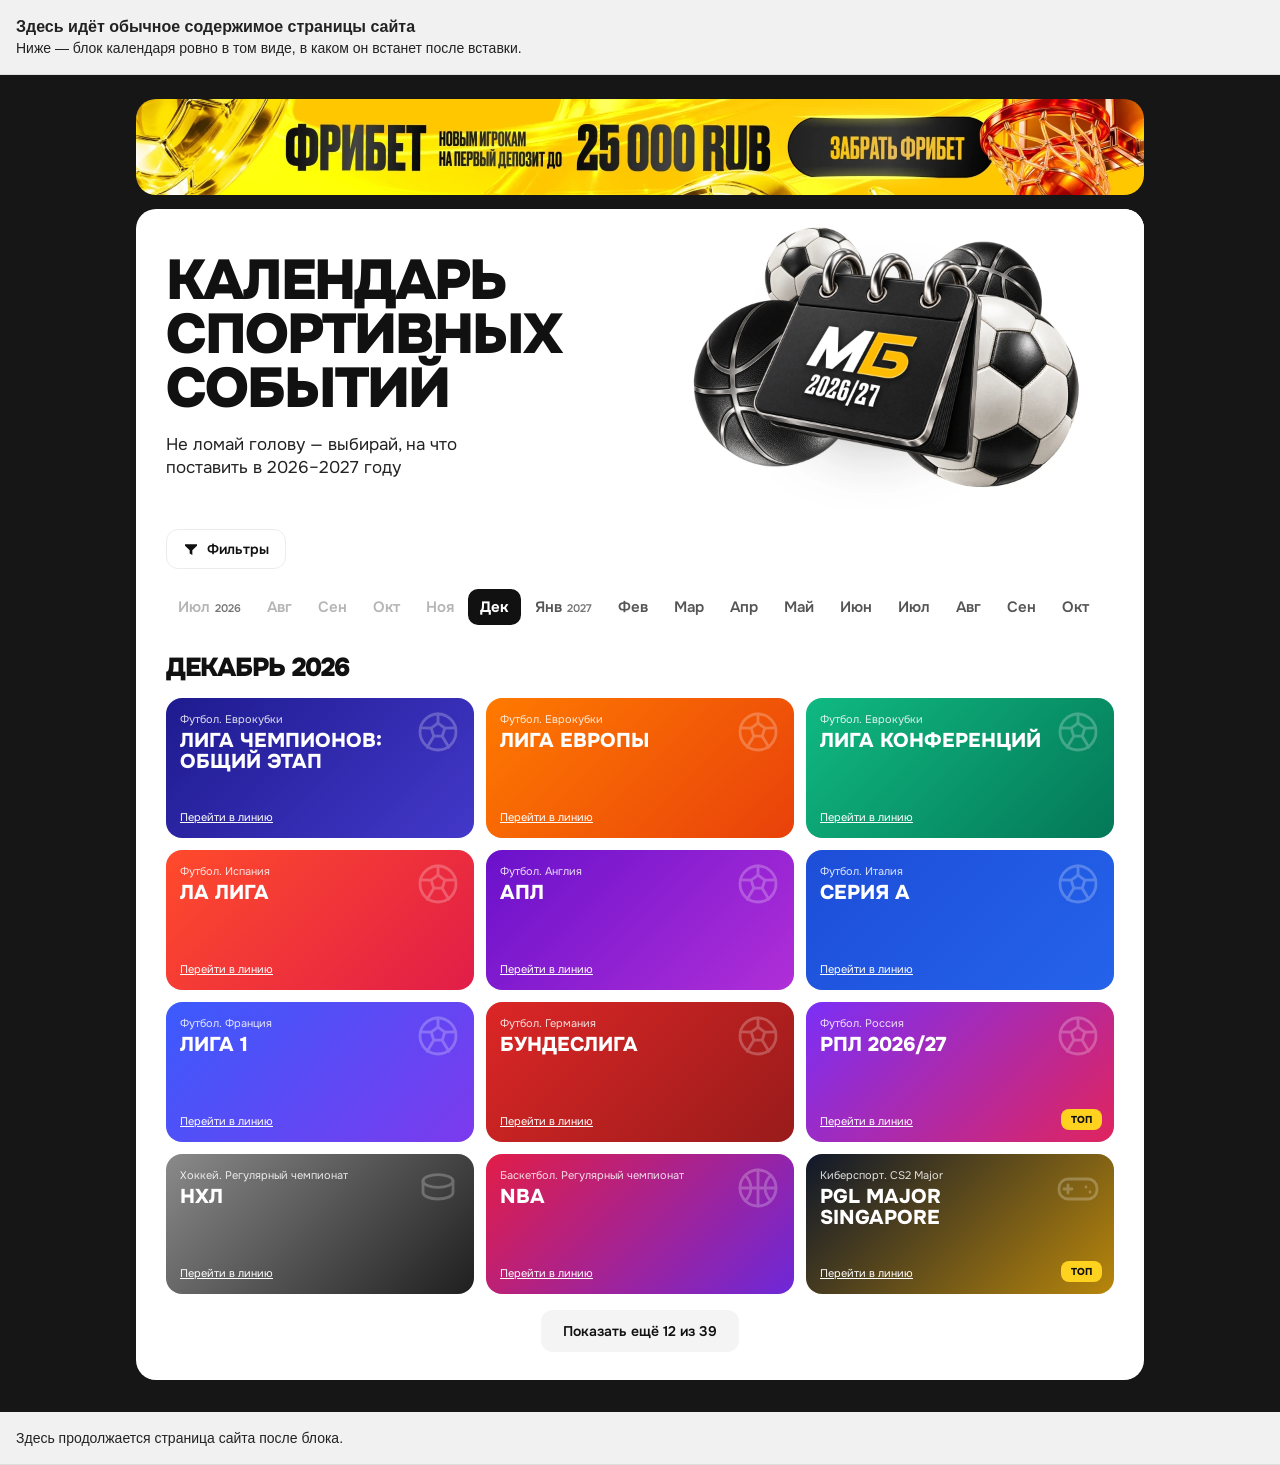
==== commit f88b53f4: "НХЛ и НБА выше, баннер в шапке больше не обрезается Порядок внутри месяца: еврокубки, топ-5 лиг, Эль" ====
--- a/exports/embed-preview.html
+++ b/exports/embed-preview.html
@@ -36,22 +36,23 @@
 #mbc button { font: inherit; cursor: pointer; color: inherit; }
 #mbc a { color: inherit; }
 #mbc .page { max-width: 1040px; margin: 0 auto; padding: 24px 16px 32px; }
-#mbc /* ---------- Баннеры ---------- */
-.bonus { display: block; margin-bottom: 14px; border-radius: var(--r); overflow: hidden; line-height: 0; }
+#mbc .bonus { display: block; margin-bottom: 14px; border-radius: var(--r); overflow: hidden; line-height: 0; }
 #mbc .bonus img { display: block; width: 100%; height: auto; }
-#mbc .sheet { background: #fff; border-radius: var(--r); overflow: hidden; padding-bottom: 28px; }
-#mbc /* ---------- Hero ---------- */
-.hero { display: grid; grid-template-columns: 1.05fr 1fr; min-height: 300px; }
+#mbc .sheet {
+  background: #fff; border-radius: var(--r); overflow: hidden; padding-bottom: 28px;
+  
+  container-type: inline-size; container-name: sheet;
+}
+#mbc .hero { display: grid; grid-template-columns: 1.05fr 1fr; min-height: 300px; }
 #mbc .hero__text { padding: 44px 0 28px 30px; align-self: center; }
 #mbc .hero__title {
   margin: 0; font-weight: 900; text-transform: uppercase;
   font-size: clamp(34px, 5.4vw, 56px); line-height: .96; letter-spacing: -2px;
 }
 #mbc .hero__lead { margin: 18px 0 0; font-size: 17px; line-height: 1.35; max-width: 330px; color: #222; }
-#mbc .hero__art { position: relative; overflow: hidden; background: #f4f4f4; }
-#mbc .hero__art img { display: block; width: 100%; height: 100%; object-fit: cover; }
-#mbc /* ---------- Кнопка фильтров ---------- */
-.filters { position: relative; padding: 20px 30px 0; display: flex; align-items: center; gap: 10px; }
+#mbc .hero__art { position: relative; overflow: hidden; background: #fff; }
+#mbc .hero__art img { display: block; width: 100%; height: 100%; object-fit: contain; }
+#mbc .filters { position: relative; padding: 20px 30px 0; display: flex; align-items: center; gap: 10px; }
 #mbc .fbtn {
   display: inline-flex; align-items: center; gap: 8px; border: 1px solid var(--line); background: #fff;
   border-radius: 12px; padding: 10px 16px; font-size: 14px; font-weight: 600;
@@ -79,8 +80,7 @@
 #mbc .btn { display: inline-flex; align-items: center; justify-content: center; border-radius: 12px; padding: 12px 18px; font-weight: 700; border: 0; font-size: 14px; }
 #mbc .btn--dark { background: #111; color: var(--yellow); }
 #mbc .btn--ghost { background: var(--soft); }
-#mbc /* ---------- Месяцы ---------- */
-.block { padding: 20px 30px 0; }
+#mbc .block { padding: 20px 30px 0; }
 #mbc .months { display: flex; gap: 2px; overflow-x: auto; padding-bottom: 10px; margin-bottom: 16px; scrollbar-width: none; }
 #mbc .months::-webkit-scrollbar { display: none; }
 #mbc .mon {
@@ -93,8 +93,7 @@
 #mbc .mon.is-active { background: #111; color: #fff; font-weight: 700; }
 #mbc .mon.is-active small { color: var(--yellow); }
 #mbc .h2 { margin: 0 0 14px; font-weight: 900; text-transform: uppercase; font-size: 26px; letter-spacing: -1px; }
-#mbc /* ---------- Карточки ---------- */
-.cards { display: grid; grid-template-columns: repeat(3, 1fr); gap: 12px; }
+#mbc .cards { display: grid; grid-template-columns: repeat(3, 1fr); gap: 12px; }
 #mbc .card {
   position: relative; overflow: hidden; min-height: 140px; border-radius: 16px; padding: 14px; color: #fff;
   display: flex; flex-direction: column; background: var(--g, #333); text-decoration: none;
@@ -104,8 +103,7 @@
 #mbc .card__ico { position: absolute; right: 12px; top: 10px; width: 48px; height: 48px; color: #fff; opacity: .24; pointer-events: none; }
 #mbc .card__g { position: relative; font-size: 11px; opacity: .85; }
 #mbc .card__t { position: relative; margin-top: 4px; font-size: 20px; line-height: 1.05; font-weight: 800; text-transform: uppercase; }
-#mbc /* место под иконку сверху и под метку снизу, #mbc чтобы они не наезжали на текст */
-.card__g, #mbc .card__t { padding-right: 56px; }
+#mbc .card__g, #mbc .card__t { padding-right: 56px; }
 #mbc .card.has-badge .card__link { padding-right: 92px; }
 #mbc .card__link { position: relative; margin-top: auto; padding-top: 14px; font-size: 11px; text-decoration: underline; align-self: flex-start; }
 #mbc .badge {
@@ -117,12 +115,28 @@
 #mbc .empty { color: var(--muted); text-align: center; padding: 24px 0; }
 #mbc .more-btn { display: block; margin: 16px auto 0; border: 0; background: var(--soft); border-radius: 12px; padding: 12px 22px; font-weight: 600; font-size: 14px; }
 #mbc .more-btn:hover { background: #fff5c7; }
-#mbc /* ---------- Адаптив ---------- */
-/* Как только колонка становится уже картинки — мяч начинает обрезаться, #mbc поэтому картинку уводим под текст на всю ширину */
+
+
+
 @media (max-width: 1060px) {
-  .hero { grid-template-columns: 1fr; min-height: 0; }
-  .hero__text { padding: 34px 30px 14px; }
-  .hero__art { aspect-ratio: 3.2 / 1; }
+#mbc .hero { grid-template-columns: 1fr; min-height: 0; }
+#mbc .hero__text { padding: 34px 30px 14px; }
+#mbc .hero__art { aspect-ratio: 3.2 / 1; }
+#mbc .hero__art img { object-fit: cover; }
+}
+
+@container sheet (max-width: 980px) {
+#mbc .hero { grid-template-columns: 1fr; min-height: 0; }
+#mbc .hero__text { padding: 34px 30px 14px; }
+#mbc .hero__art { aspect-ratio: 3.2 / 1; }
+#mbc .hero__art img { object-fit: cover; }
+}
+@container sheet (max-width: 700px) {
+#mbc .hero__text { padding: 26px 20px 8px; }
+#mbc .hero__art { aspect-ratio: auto; height: 210px; }
+#mbc .filters { padding: 16px 16px 0; }
+#mbc .block { padding: 18px 16px 0; }
+#mbc .fpanel { left: 16px; width: calc(100% - 32px); }
 }
 @media (max-width: 900px) {
 #mbc .cards { grid-template-columns: repeat(2, 1fr); }
@@ -206,7 +220,7 @@
 
 <div class="host">Здесь продолжается страница сайта после блока.</div>
 
-<script>window.MBC_DATA = {"updated_at":"2026-10-09T13:37:41+03:00","sports":[{"key":"football","label":"Футбол","cat":"sport"},{"key":"hockey","label":"Хоккей","cat":"sport"},{"key":"basketball","label":"Баскетбол","cat":"sport"},{"key":"tennis","label":"Теннис","cat":"sport"},{"key":"combat","label":"Единоборства","cat":"sport"},{"key":"motor","label":"Автоспорт","cat":"sport"},{"key":"winter","label":"Зимние виды","cat":"sport"},{"key":"volley","label":"Волейбол","cat":"sport"},{"key":"handball","label":"Гандбол","cat":"sport"},{"key":"athletics","label":"Атлетика и плавание","cat":"sport"},{"key":"cycling","label":"Велоспорт","cat":"sport"},{"key":"us","label":"NFL и MLB","cat":"sport"},{"key":"other","label":"Дартс, шахматы и др.","cat":"sport"},{"key":"multi","label":"Мультиспорт","cat":"sport"},{"key":"cs2","label":"CS2","cat":"esport"},{"key":"dota2","label":"Dota 2","cat":"esport"},{"key":"lol","label":"League of Legends","cat":"esport"},{"key":"valorant","label":"Valorant","cat":"esport"},{"key":"esother","label":"Другие игры","cat":"esport"}],"events":[{"id":"rpl","t":"РПЛ 2026/27","s":"football","g":"Футбол. Россия","c":"rpl","st":"2026-07-24","en":"2027-05-29","d":"24.07.2026 – 29.05.2027","p":"Россия","status":"✔","url":"https://melbet.ru/ru/sport/sports/football-russia-russia-premier-league?filter=eyJxIjoie1wiMVwiOntcIjEzNDNcIjpbNTAxNl19fSJ9","i":5,"rank":1,"season":1},{"id":"rpl10","t":"Краснодар – Зенит","s":"football","g":"Футбол. РПЛ, 10 тур","c":"rpl","st":"2026-10-09","en":"2026-10-11","d":"10 тур: 09–11.10.2026 (матч 10.10)","p":"Краснодар","status":"✔","url":"https://melbet.ru/ru/sport/sports/football-russia-russia-premier-league?filter=eyJxIjoie1wiMVwiOntcIjEzNDNcIjpbNTAxNl19fSJ9","i":5},{"id":"rpl17","t":"РПЛ: последний тур до зимы","s":"football","g":"Футбол. РПЛ, 17 тур","c":"rpl","st":"2026-12-04","en":"2026-12-07","d":"04–07.12.2026","p":"Россия","status":"✔","url":"https://melbet.ru/ru/sport/sports/football-russia-russia-premier-league?filter=eyJxIjoie1wiMVwiOntcIjEzNDNcIjpbNTAxNl19fSJ9","i":5,"rank":18},{"id":"rplzs","t":"Зенит – Спартак","s":"football","g":"Футбол. РПЛ, 28 тур","c":"rpl","st":"2027-05-14","en":"2027-05-16","d":"≈ май 2027 (28 тур)","p":"Санкт-Петербург","status":"≈","url":"https://melbet.ru/ru/sport/sports/football-russia-russia-premier-league?filter=eyJxIjoie1wiMVwiOntcIjEzNDNcIjpbNTAxNl19fSJ9","i":5},{"id":"rplfinal","t":"РПЛ: финальный тур","s":"football","g":"Футбол. РПЛ, 30 тур","c":"rpl","st":"2027-05-29","en":"2027-05-29","d":"29.05.2027","p":"Россия","status":"✔","url":"https://melbet.ru/ru/sport/sports/football-russia-russia-premier-league?filter=eyJxIjoie1wiMVwiOntcIjEzNDNcIjpbNTAxNl19fSJ9","i":5},{"id":"cupgroups","t":"Кубок России: группы Пути РПЛ","s":"football","g":"Футбол. Россия","c":"cup","st":"2026-11-05","en":"2026-11-25","d":"05–25.11.2026","p":"Россия","status":"✔","url":"https://melbet.ru/ru/sport/sports/football-russia-russia-cup-rpl-path?filter=eyJxIjoie1wiMVwiOntcIjEzNDNcIjpbNDgzMjFdfX0ifQ==","i":4},{"id":"cupplayoff","t":"Кубок России: плей-офф","s":"football","g":"Футбол. Россия","c":"cup","st":"2027-03-03","en":"2027-05-19","d":"03.03 – 19.05.2027","p":"Россия","status":"✔","url":"https://melbet.ru/ru/sport/sports/football-russia-russia-cup-rpl-path?filter=eyJxIjoie1wiMVwiOntcIjEzNDNcIjpbNDgzMjFdfX0ifQ==","i":4},{"id":"cupfinal","t":"Суперфинал Кубка России","s":"football","g":"Футбол. Россия","c":"cup","st":"2027-06-06","en":"2027-06-06","d":"06.06.2027","p":"Место объявят позже","status":"✔","url":"https://melbet.ru/ru/sport/sports/football-russia-russia-cup-rpl-path?filter=eyJxIjoie1wiMVwiOntcIjEzNDNcIjpbNDgzMjFdfX0ifQ==","i":5,"rank":20},{"id":"rpl2728","t":"Суперкубок России и старт РПЛ 2027/28","s":"football","g":"Футбол. Россия","c":"rpl","st":"2027-07-15","en":"2027-07-31","d":"≈ июль 2027","p":"?","status":"?","url":"https://melbet.ru/ru/sport/pre-match/football","i":5},{"id":"rusfriendly","t":"Сборная России: Иран, Намибия, Нигерия","s":"football","g":"Футбол. Сборная","c":"rus","st":"2026-09-29","en":"2026-10-06","d":"29.09, 03.10, 06.10.2026","p":"Казань / Екатеринбург / Нижний Новгород","status":"✔","url":"https://melbet.ru/ru/sport/sports/football-world-friendles-top-national-teams?filter=eyJxIjoie1wiMVwiOntcIjEyMzlcIjpbNDU4NThdfX0ifQ==","i":4},{"id":"rusnov","t":"Сборная России: ноябрьские матчи","s":"football","g":"Футбол. Сборная","c":"rus","st":"2026-11-09","en":"2026-11-17","d":"Окно 09–17.11.2026","p":"?","status":"?","url":"https://melbet.ru/ru/sport/sports/football-world-friendles-top-national-teams?filter=eyJxIjoie1wiMVwiOntcIjEyMzlcIjpbNDU4NThdfX0ifQ==","i":4},{"id":"epl","t":"АПЛ","s":"football","g":"Футбол. Англия","c":"epl","st":"2026-08-21","en":"2027-05-30","d":"21.08.2026 – 30.05.2027","p":"Англия","status":"✔","url":"https://melbet.ru/ru/sport/sports/football-england-england-premier-league?filter=eyJxIjoie1wiMVwiOntcIjEyMjVcIjpbNDQ4NV19fSJ9","i":5,"season":1},{"id":"efl","t":"Финал Кубка английской лиги","s":"football","g":"Футбол. Англия","c":"epl","st":"2027-03-21","en":"2027-03-21","d":"≈ 21.03.2027","p":"Уэмбли, Лондон","status":"≈","url":"https://melbet.ru/ru/sport/sports/football-england-england-efl-cup?filter=eyJxIjoie1wiMVwiOntcIjEyMjVcIjpbNDk3MDRdfX0ifQ==","i":3},{"id":"facup","t":"Финал Кубка Англии","s":"football","g":"Футбол. Англия","c":"facup","st":"2027-05-22","en":"2027-05-22","d":"22.05.2027","p":"Уэмбли, Лондон","status":"✔","url":"https://melbet.ru/ru/sport/sports/football-england-england-fa-cup?filter=eyJxIjoie1wiMVwiOntcIjEyMjVcIjpbNDk3MDVdfX0ifQ==","i":4},{"id":"laliga","t":"Ла Лига","s":"football","g":"Футбол. Испания","c":"laliga","st":"2026-08-15","en":"2027-05-30","d":"15.08.2026 – 30.05.2027","p":"Испания","status":"✔","url":"https://melbet.ru/ru/sport/sports/football-spain-spain-la-liga?filter=eyJxIjoie1wiMVwiOntcIjEyODhcIjpbNDQ4Nl19fSJ9","i":5,"season":1},{"id":"clasico1","t":"Эль Класико","s":"football","g":"Футбол. Ла Лига, 10 тур","c":"laliga","st":"2026-10-24","en":"2026-10-25","d":"24–25.10.2026","p":"Камп Ноу, Барселона","status":"✔","url":"https://melbet.ru/ru/sport/sports/football-spain-spain-la-liga?filter=eyJxIjoie1wiMVwiOntcIjEyODhcIjpbNDQ4Nl19fSJ9","i":5,"rank":19},{"id":"clasico2","t":"Эль Класико","s":"football","g":"Футбол. Ла Лига, 35 тур","c":"laliga","st":"2027-05-08","en":"2027-05-09","d":"08–09.05.2027","p":"Сантьяго Бернабеу, Мадрид","status":"✔","url":"https://melbet.ru/ru/sport/sports/football-spain-spain-la-liga?filter=eyJxIjoie1wiMVwiOntcIjEyODhcIjpbNDQ4Nl19fSJ9","i":5},{"id":"madderby","t":"Мадридское дерби","s":"football","g":"Футбол. Ла Лига, 30 тур","c":"laliga","st":"2027-04-04","en":"2027-04-04","d":"04.04.2027","p":"Сантьяго Бернабеу","status":"✔","url":"https://melbet.ru/ru/sport/sports/football-spain-spain-la-liga?filter=eyJxIjoie1wiMVwiOntcIjEyODhcIjpbNDQ4Nl19fSJ9","i":4},{"id":"supercopa","t":"Суперкубок Испании","s":"football","g":"Футбол. Испания","c":"laliga","st":"2027-02-02","en":"2027-02-07","d":"02–07.02.2027","p":"Стамбул, стадион им. Ататюрка","status":"✔","url":"https://melbet.ru/ru/sport/pre-match/football","i":5},{"id":"copadelrey","t":"Финал Кубка Испании","s":"football","g":"Футбол. Испания","c":"laliga","st":"2027-04-24","en":"2027-04-24","d":"24.04.2027","p":"Севилья, Ла Картуха","status":"✔","url":"https://melbet.ru/ru/sport/sports/football-spain-spain-copa-del-rey?filter=eyJxIjoie1wiMVwiOntcIjEyODhcIjpbNDUyNF19fSJ9","i":4},{"id":"seriea","t":"Серия А","s":"football","g":"Футбол. Италия","c":"seriea","st":"2026-08-23","en":"2027-05-30","d":"23.08.2026 – 30.05.2027","p":"Италия","status":"✔","url":"https://melbet.ru/ru/sport/sports/football-italy-italy-serie-a?filter=eyJxIjoie1wiMVwiOntcIjEyODdcIjpbNDQ4NF19fSJ9","i":4,"season":1},{"id":"supercoppa","t":"Суперкубок Италии","s":"football","g":"Футбол. Италия","c":"seriea","st":"2026-12-22","en":"2026-12-22","d":"22.12.2026","p":"Милан, «Сан-Сиро»","status":"✔","url":"https://melbet.ru/ru/sport/pre-match/football","i":3},{"id":"coppaita","t":"Финал Кубка Италии","s":"football","g":"Футбол. Италия","c":"coppa","st":"2027-05-19","en":"2027-05-19","d":"19.05.2027","p":"Рим, Олимпико","status":"✔","url":"https://melbet.ru/ru/sport/sports/football-italy-coppa-italia?filter=eyJxIjoie1wiMVwiOntcIjEyODdcIjpbNDUyOV19fSJ9","i":3},{"id":"bundesliga","t":"Бундеслига","s":"football","g":"Футбол. Германия","c":"bundes","st":"2026-08-28","en":"2027-05-23","d":"28.08.2026 – 22/23.05.2027","p":"Германия","status":"✔","url":"https://melbet.ru/ru/sport/sports/football-germany-germany-bundesliga?filter=eyJxIjoie1wiMVwiOntcIjEyMzBcIjpbNDI2MV19fSJ9","i":4,"season":1},{"id":"dfbpokal","t":"Финал Кубка Германии","s":"football","g":"Футбол. Германия","c":"dfb","st":"2027-05-29","en":"2027-05-29","d":"29.05.2027","p":"Берлин, Олимпиаштадион","status":"✔","url":"https://melbet.ru/ru/sport/sports/football-germany-germany-dfb-pokal-cup?filter=eyJxIjoie1wiMVwiOntcIjEyMzBcIjpbNDU0M119fSJ9","i":3},{"id":"ligue1","t":"Лига 1","s":"football","g":"Футбол. Франция","c":"ligue1","st":"2026-08-23","en":"2027-05-29","d":"23.08.2026 – 29.05.2027","p":"Франция","status":"✔","url":"https://melbet.ru/ru/sport/sports/football-france-france-ligue-1?filter=eyJxIjoie1wiMVwiOntcIjEyOTFcIjpbNDYxMF19fSJ9","i":4,"season":1},{"id":"classique","t":"Ле Классик: ПСЖ – Марсель","s":"football","g":"Футбол. Лига 1, 19 тур","c":"ligue1","st":"2027-02-07","en":"2027-02-07","d":"07.02.2027","p":"Парк де Пренс, Париж","status":"✔","url":"https://melbet.ru/ru/sport/sports/football-france-france-ligue-1?filter=eyJxIjoie1wiMVwiOntcIjEyOTFcIjpbNDYxMF19fSJ9","i":4},{"id":"cdf","t":"Финал Кубка Франции","s":"football","g":"Футбол. Франция","c":"ligue1","st":"2027-05-15","en":"2027-05-15","d":"≈ 15.05.2027","p":"Стад де Франс","status":"≈","url":"https://melbet.ru/ru/sport/sports/football-france-coupe-de-france?filter=eyJxIjoie1wiMVwiOntcIjEyOTFcIjpbNDU5OV19fSJ9","i":3},{"id":"ucl","t":"Лига чемпионов: общий этап","s":"football","g":"Футбол. Еврокубки","c":"ucl","st":"2026-10-13","en":"2027-01-27","d":"Туры 2–8: 13.10.2026 – 27.01.2027","p":"Европа","status":"✔","url":"https://melbet.ru/ru/sport/sports/football-europe-uefa-champions-league?filter=eyJxIjoie1wiMVwiOntcIjEyMjJcIjpbNDU4NF19fSJ9","i":5,"season":1},{"id":"uclpo","t":"Лига чемпионов: плей-офф","s":"football","g":"Футбол. Еврокубки","c":"ucl","st":"2027-02-16","en":"2027-05-05","d":"16.02 – 05.05.2027","p":"Европа","status":"✔","url":"https://melbet.ru/ru/sport/sports/football-europe-uefa-champions-league?filter=eyJxIjoie1wiMVwiOntcIjEyMjJcIjpbNDU4NF19fSJ9","i":5,"rank":6},{"id":"uclfinal","t":"Финал Лиги чемпионов","s":"football","g":"Футбол. Еврокубки","c":"ucl","st":"2027-06-05","en":"2027-06-05","d":"05.06.2027","p":"Мадрид, Метрополитано","status":"✔","url":"https://melbet.ru/ru/sport/sports/football-europe-uefa-champions-league?filter=eyJxIjoie1wiMVwiOntcIjEyMjJcIjpbNDU4NF19fSJ9","i":5,"rank":2},{"id":"uel","t":"Лига Европы","s":"football","g":"Футбол. Еврокубки","c":"uel","st":"2026-09-24","en":"2027-05-06","d":"Общий этап до 28.01; плей-офф 18.02 – 06.05.2027","p":"Европа","status":"✔","url":"https://melbet.ru/ru/sport/sports/football-europe-uefa-europa-league?filter=eyJxIjoie1wiMVwiOntcIjEyMjJcIjpbNDIzMF19fSJ9","i":4,"season":1},{"id":"uelfinal","t":"Финал Лиги Европы","s":"football","g":"Футбол. Еврокубки","c":"uel","st":"2027-05-26","en":"2027-05-26","d":"26.05.2027","p":"Франкфурт","status":"✔","url":"https://melbet.ru/ru/sport/sports/football-europe-uefa-europa-league?filter=eyJxIjoie1wiMVwiOntcIjEyMjJcIjpbNDIzMF19fSJ9","i":4},{"id":"uecl","t":"Лига конференций","s":"football","g":"Футбол. Еврокубки","c":"uecl","st":"2026-10-15","en":"2027-05-06","d":"Общий этап 15.10–17.12.2026; 1/2 29.04 и 06.05.2027","p":"Европа","status":"✔","url":"https://melbet.ru/ru/sport/sports/football-europe-uefa-conference-league?filter=eyJxIjoie1wiMVwiOntcIjEyMjJcIjpbMzIwNTBdfX0ifQ==","i":3,"season":1},{"id":"ueclfinal","t":"Финал Лиги конференций","s":"football","g":"Футбол. Еврокубки","c":"uecl","st":"2027-06-02","en":"2027-06-02","d":"02.06.2027","p":"Стамбул, стадион «Бешикташа»","status":"✔","url":"https://melbet.ru/ru/sport/sports/football-europe-uefa-conference-league?filter=eyJxIjoie1wiMVwiOntcIjEyMjJcIjpbMzIwNTBdfX0ifQ==","i":3},{"id":"usc","t":"Суперкубок УЕФА","s":"football","g":"Футбол. Еврокубки","c":"ucl","st":"2027-08-11","en":"2027-08-11","d":"≈ 11.08.2027","p":"Амстердам, Йохан Кройфф Арена","status":"≈","url":"https://melbet.ru/ru/sport/pre-match/football","i":4},{"id":"unl","t":"Лига наций УЕФА","s":"football","g":"Футбол. Сборные","c":"nations","st":"2026-09-24","en":"2026-11-17","d":"24.09 – 17.11.2026","p":"Европа","status":"✔","url":"https://melbet.ru/ru/sport/sports/football-europe-uefa-nations-league-league-a?filter=eyJxIjoie1wiMVwiOntcIjEyMjJcIjpbNDg3NThdfX0ifQ==","i":3},{"id":"unlqf","t":"Лига наций: 1/4 и стыки","s":"football","g":"Футбол. Сборные","c":"nations","st":"2027-03-25","en":"2027-03-30","d":"25–30.03.2027","p":"Европа","status":"✔","url":"https://melbet.ru/ru/sport/sports/football-europe-uefa-nations-league-league-a?filter=eyJxIjoie1wiMVwiOntcIjEyMjJcIjpbNDg3NThdfX0ifQ==","i":3},{"id":"unlf4","t":"Финал четырёх Лиги наций","s":"football","g":"Футбол. Сборные","c":"nations","st":"2027-06-09","en":"2027-06-13","d":"09–13.06.2027","p":"?","status":"≈","url":"https://melbet.ru/ru/sport/sports/football-europe-uefa-nations-league-league-a?filter=eyJxIjoie1wiMVwiOntcIjEyMjJcIjpbNDg3NThdfX0ifQ==","i":3},{"id":"euroq","t":"Отбор Евро-2028","s":"football","g":"Футбол. Сборные","c":"nations","st":"2027-03-19","en":"2027-11-21","d":"Март – ноябрь 2027","p":"Европа","status":"≈","url":"https://melbet.ru/ru/sport/sports/football-europe-euro-2028?filter=eyJxIjoie1wiMVwiOntcIjEyMjJcIjpbNTI1MzJdfX0ifQ==","i":3,"season":1},{"id":"asiancup","t":"Кубок Азии","s":"football","g":"Футбол. Сборные","c":"asia","st":"2027-01-07","en":"2027-02-05","d":"07.01 – 05.02.2027","p":"Саудовская Аравия: Эр-Рияд, Джидда, Эль-Хобар","status":"✔","url":"https://melbet.ru/ru/sport/pre-match/football","i":3},{"id":"afcon","t":"Кубок Африки","s":"football","g":"Футбол. Сборные","c":"africa","st":"2027-06-19","en":"2027-07-17","d":"19.06 – 17.07.2027","p":"Кения, Танзания, Уганда","status":"✔","url":"https://melbet.ru/ru/sport/sports/football-africa-africa-cup-of-nations?filter=eyJxIjoie1wiMVwiOntcIjEzMTNcIjpbNDYxNF19fSJ9","i":3},{"id":"wwc","t":"Женский чемпионат мира","s":"football","g":"Футбол. Сборные","c":"wwc","st":"2027-06-24","en":"2027-07-25","d":"24.06 – 25.07.2027","p":"Бразилия, 8 городов","status":"✔","url":"https://melbet.ru/ru/sport/pre-match/football","i":2},{"id":"goldcup","t":"Золотой кубок КОНКАКАФ","s":"football","g":"Футбол. Сборные","c":"africa","st":"2027-06-15","en":"2027-07-15","d":"≈ лето 2027","p":"?","status":"?","url":"https://melbet.ru/ru/sport/pre-match/football","i":2},{"id":"sudam","t":"Финал Южноамериканского кубка","s":"football","g":"Футбол. Южная Америка","c":"conmebol","st":"2026-11-21","en":"2026-11-21","d":"21.11.2026","p":"Барранкилья, Метрополитано","status":"✔","url":"https://melbet.ru/ru/sport/sports/football-south-america-sudamericana-cup?filter=eyJxIjoie1wiMVwiOntcIjEzMjBcIjpbNjA3OF19fSJ9","i":2},{"id":"libertadores","t":"Финал Кубка Либертадорес","s":"football","g":"Футбол. Южная Америка","c":"conmebol","st":"2026-11-28","en":"2026-11-28","d":"28.11.2026","p":"Монтевидео, Сентенарио","status":"✔","url":"https://melbet.ru/ru/sport/sports/football-south-america-copa-libertadores?filter=eyJxIjoie1wiMVwiOntcIjEzMjBcIjpbNDY1MV19fSJ9","i":3},{"id":"intercont","t":"Межконтинентальный кубок ФИФА","s":"football","g":"Футбол. Клубы","c":"fifa","st":"2026-12-09","en":"2026-12-20","d":"Декабрь 2026","p":"?","status":"?","url":"https://melbet.ru/ru/sport/pre-match/football","i":4},{"id":"mls","t":"Финал MLS","s":"football","g":"Футбол. США","c":"mls","st":"2026-12-18","en":"2026-12-18","d":"18.12.2026","p":"Стадион финалиста","status":"✔","url":"https://melbet.ru/ru/sport/sports/football-usa-usa-mls?filter=eyJxIjoie1wiMVwiOntcIjEzNjlcIjpbNDk5OF19fSJ9","i":2},{"id":"spl","t":"Саудовская Про-лига","s":"football","g":"Футбол. Саудовская Аравия","c":"saudi","st":"2026-08-13","en":"2027-05-29","d":"13.08.2026 – 29.05.2027","p":"Саудовская Аравия","status":"✔","url":"https://melbet.ru/ru/sport/sports/football-saudi-arabia-saudi-arabia-professional-league?filter=eyJxIjoie1wiMVwiOntcIjEzMDJcIjpbNDU1N119fSJ9","i":3,"season":1},{"id":"khl","t":"КХЛ","s":"hockey","g":"Хоккей. Регулярный чемпионат","c":"khl","st":"2026-09-05","en":"2027-03-20","d":"05.09.2026 – 20.03.2027","p":"Россия, Беларусь, Казахстан, Китай","status":"✔","url":"https://melbet.ru/ru/sport/sports/ice-hockey-russia-khl?filter=eyJxIjoie1wiMTBcIjp7XCI3NDdcIjpbMjQzOV19fSJ9","i":5,"season":1},{"id":"channelone","t":"Кубок Первого канала","s":"hockey","g":"Хоккей. Сборная России","c":"rus","st":"2026-12-07","en":"2026-12-14","d":"Декабрь 2026, окно паузы КХЛ 07–14.12","p":"Москва, «ВТБ Арена»","status":"≈","url":"https://melbet.ru/ru/sport/pre-match/ice-hockey","i":4,"rank":27},{"id":"gagarin","t":"Кубок Гагарина: плей-офф","s":"hockey","g":"Хоккей. КХЛ","c":"khl","st":"2027-03-23","en":"2027-05-23","d":"23.03 – 23.05.2027","p":"Россия","status":"✔","url":"https://melbet.ru/ru/sport/sports/ice-hockey-russia-khl?filter=eyJxIjoie1wiMTBcIjp7XCI3NDdcIjpbMjQzOV19fSJ9","i":5,"rank":3},{"id":"vhl","t":"ВХЛ","s":"hockey","g":"Хоккей. Россия","c":"khl","st":"2026-09-02","en":"2027-03-18","d":"02.09.2026 – 18.03.2027","p":"Россия и др.","status":"✔","url":"https://melbet.ru/ru/sport/sports/ice-hockey-russia-russia-vhl?filter=eyJxIjoie1wiMTBcIjp7XCI3NDdcIjpbMzA5N119fSJ9","i":2,"season":1},{"id":"mhl","t":"МХЛ","s":"hockey","g":"Хоккей. Россия","c":"khl","st":"2026-09-06","en":"2027-03-15","d":"с 06.09.2026","p":"Россия","status":"≈","url":"https://melbet.ru/ru/sport/sports/ice-hockey-russia-russia-mhl?filter=eyJxIjoie1wiMTBcIjp7XCI3NDdcIjpbMjczMV19fSJ9","i":2,"season":1},{"id":"nhl","t":"НХЛ","s":"hockey","g":"Хоккей. Регулярный чемпионат","c":"nhl","st":"2026-09-29","en":"2027-04-10","d":"29.09.2026 – 10.04.2027","p":"США и Канада","status":"✔","url":"https://melbet.ru/ru/sport/sports/ice-hockey-usa-nhl?filter=eyJxIjoie1wiMTBcIjp7XCI3MTBcIjpbMjkwM119fSJ9","i":5,"season":1},{"id":"stanley","t":"Кубок Стэнли: плей-офф и финал","s":"hockey","g":"Хоккей. НХЛ","c":"nhl","st":"2027-04-17","en":"2027-06-20","d":"≈ середина апреля – июнь 2027","p":"США и Канада","status":"≈","url":"https://melbet.ru/ru/sport/sports/ice-hockey-usa-nhl?filter=eyJxIjoie1wiMTBcIjp7XCI3MTBcIjpbMjkwM119fSJ9","i":5,"rank":13},{"id":"wjc27","t":"Молодёжный чемпионат мира","s":"hockey","g":"Хоккей. IIHF","c":"iihf","st":"2026-12-26","en":"2027-01-05","d":"26.12.2026 – 05.01.2027","p":"Эдмонтон и Ред-Дир, Канада","status":"✔","url":"https://melbet.ru/ru/sport/pre-match/ice-hockey","i":3},{"id":"wc27","t":"Чемпионат мира по хоккею","s":"hockey","g":"Хоккей. IIHF","c":"iihf","st":"2027-05-14","en":"2027-05-30","d":"14–30.05.2027","p":"Дюссельдорф и Мангейм; открытие на Veltins-Arena","status":"✔","url":"https://melbet.ru/ru/sport/sports/ice-hockey-world-world-championship?filter=eyJxIjoie1wiMTBcIjp7XCI3NzlcIjpbNDcxODhdfX0ifQ==","i":3},{"id":"wjc28","t":"Молодёжный чемпионат мира 2028","s":"hockey","g":"Хоккей. IIHF","c":"iihf","st":"2027-12-26","en":"2028-01-05","d":"26.12.2027 – 05.01.2028","p":"Тампере и Турку","status":"✔","url":"https://melbet.ru/ru/sport/pre-match/ice-hockey","i":3},{"id":"nba","t":"NBA","s":"basketball","g":"Баскетбол. Регулярный чемпионат","c":"nba","st":"2026-10-20","en":"2027-04-11","d":"20.10.2026 – 11.04.2027","p":"США и Канада","status":"✔","url":"https://melbet.ru/ru/sport/sports/basketball-usa-nba?filter=eyJxIjoie1wiNFwiOntcIjcwOVwiOls5OThdfX0ifQ==","i":4,"season":1},{"id":"nbacup","t":"Кубок NBA","s":"basketball","g":"Баскетбол. NBA","c":"nba","st":"2026-10-30","en":"2026-12-11","d":"30.10 – 11.12.2026","p":"Финал — Индианаполис","status":"✔","url":"https://melbet.ru/ru/sport/sports/basketball-usa-nba-cup?filter=eyJxIjoie1wiNFwiOntcIjcwOVwiOls0ODU5MV19fSJ9","i":3},{"id":"nbapo","t":"NBA: плей-офф и финал","s":"basketball","g":"Баскетбол. NBA","c":"nba","st":"2027-04-13","en":"2027-06-19","d":"Плей-ин 13–16.04; плей-офф с 18.04; финал ≈ 03–19.06.2027","p":"США и Канада","status":"≈","url":"https://melbet.ru/ru/sport/sports/basketball-usa-nba?filter=eyJxIjoie1wiNFwiOntcIjcwOVwiOls5OThdfX0ifQ==","i":5,"rank":25},{"id":"vtb","t":"Единая лига ВТБ","s":"basketball","g":"Баскетбол. Россия","c":"vtb","st":"2026-09-25","en":"2027-04-10","d":"25.09.2026 – ≈ 10.04.2027","p":"Россия","status":"✔","url":"https://melbet.ru/ru/sport/sports/basketball-russia-vtb-united-league?filter=eyJxIjoie1wiNFwiOntcIjc5N1wiOlszODI1NF19fSJ9","i":5,"season":1},{"id":"vtbpo","t":"Единая лига ВТБ: плей-офф","s":"basketball","g":"Баскетбол. Россия","c":"vtb","st":"2027-04-14","en":"2027-06-07","d":"14.04 – 07.06.2027","p":"Россия","status":"✔","url":"https://melbet.ru/ru/sport/sports/basketball-russia-vtb-united-league?filter=eyJxIjoie1wiNFwiOntcIjc5N1wiOlszODI1NF19fSJ9","i":5,"rank":9},{"id":"euroleague","t":"Евролига","s":"basketball","g":"Баскетбол. Европа","c":"euroleague","st":"2026-09-24","en":"2027-04-16","d":"24.09.2026 – 16.04.2027","p":"Европа","status":"✔","url":"https://melbet.ru/ru/sport/sports/basketball-europe-euroleague?filter=eyJxIjoie1wiNFwiOntcIjc1OVwiOlsxMzc5XX19In0=","i":3,"season":1},{"id":"elpo","t":"Евролига: плей-ин и плей-офф","s":"basketball","g":"Баскетбол. Европа","c":"euroleague","st":"2027-04-20","en":"2027-05-12","d":"20.04 – 12.05.2027","p":"Европа","status":"✔","url":"https://melbet.ru/ru/sport/sports/basketball-europe-euroleague?filter=eyJxIjoie1wiNFwiOntcIjc1OVwiOlsxMzc5XX19In0=","i":3},{"id":"ff","t":"Финал четырёх Евролиги","s":"basketball","g":"Баскетбол. Европа","c":"euroleague","st":"2027-05-28","en":"2027-05-30","d":"28 и 30.05.2027","p":"? (Каунас, Валенсия или Белград)","status":"≈","url":"https://melbet.ru/ru/sport/sports/basketball-europe-euroleague?filter=eyJxIjoie1wiNFwiOntcIjc1OVwiOlsxMzc5XX19In0=","i":3},{"id":"eurocup","t":"Еврокубок","s":"basketball","g":"Баскетбол. Европа","c":"euroleague","st":"2026-09-29","en":"2027-04-30","d":"29.09.2026 – 30.04.2027","p":"Европа","status":"✔","url":"https://melbet.ru/ru/sport/pre-match/basketball","i":2,"season":1},{"id":"fibaq1","t":"Отбор на ЧМ-2027: 5-е окно","s":"basketball","g":"Баскетбол. Сборные","c":"fiba","st":"2026-11-23","en":"2026-12-01","d":"23.11 – 01.12.2026","p":"—","status":"✔","url":"https://melbet.ru/ru/sport/pre-match/basketball","i":2},{"id":"fibaq2","t":"Отбор на ЧМ-2027: последнее окно","s":"basketball","g":"Баскетбол. Сборные","c":"fiba","st":"2027-02-22","en":"2027-03-02","d":"22.02 – 02.03.2027","p":"—","status":"✔","url":"https://melbet.ru/ru/sport/pre-match/basketball","i":2},{"id":"eurobasketw","t":"Женский Евробаскет","s":"basketball","g":"Баскетбол. Сборные","c":"fiba","st":"2027-06-16","en":"2027-06-27","d":"16–27.06.2027","p":"Антверпен, Стокгольм, Эспоо; финал — Вильнюс","status":"✔","url":"https://melbet.ru/ru/sport/pre-match/basketball","i":2},{"id":"fibawc","t":"Чемпионат мира по баскетболу","s":"basketball","g":"Баскетбол. Сборные","c":"fiba","st":"2027-08-27","en":"2027-09-12","d":"27.08 – 12.09.2027","p":"Доха, Катар","status":"✔","url":"https://melbet.ru/ru/sport/pre-match/basketball","i":3},{"id":"bjk","t":"BJK Cup Finals","s":"tennis","g":"Теннис. Сборные","c":"tennis","st":"2026-09-22","en":"2026-09-27","d":"22–27.09.2026","p":"Шэньчжэнь","status":"✔","url":"https://melbet.ru/ru/sport/pre-match/tennis","i":1},{"id":"chinaopen","t":"China Open","s":"tennis","g":"Теннис. ATP 500 / WTA 1000","c":"tennis","st":"2026-09-30","en":"2026-10-11","d":"30.09 – 11.10.2026","p":"Пекин","status":"✔","url":"https://melbet.ru/ru/sport/sports/tennis-atp-atp-500-beijing-hard-china?filter=eyJxIjoie1wiM1wiOntcIjcxNVwiOlsxMjM0XX19In0=","i":4},{"id":"shanghai","t":"Shanghai Masters","s":"tennis","g":"Теннис. Masters 1000","c":"tennis","st":"2026-10-05","en":"2026-10-18","d":"≈ 05–18.10.2026","p":"Шанхай","status":"≈","url":"https://melbet.ru/ru/sport/pre-match/tennis","i":4},{"id":"wuhan","t":"Wuhan Open","s":"tennis","g":"Теннис. WTA 1000","c":"tennis","st":"2026-10-12","en":"2026-10-18","d":"12–18.10.2026","p":"Ухань, Optics Valley International Tennis Center","status":"✔","url":"https://melbet.ru/ru/sport/pre-match/tennis","i":3},{"id":"parismasters","t":"Paris Masters","s":"tennis","g":"Теннис. Masters 1000","c":"tennis","st":"2026-10-31","en":"2026-11-08","d":"31.10 – 08.11.2026","p":"Paris La Défense Arena","status":"✔","url":"https://melbet.ru/ru/sport/pre-match/tennis","i":4},{"id":"wtafinals","t":"WTA Finals","s":"tennis","g":"Теннис. Итоговый турнир","c":"wta","st":"2026-11-08","en":"2026-11-15","d":"08–15.11.2026","p":"Индиан-Уэллс, Indian Wells Tennis Garden","status":"✔","url":"https://melbet.ru/ru/sport/pre-match/tennis","i":4},{"id":"atpfinals","t":"ATP Finals","s":"tennis","g":"Теннис. Итоговый турнир","c":"atp","st":"2026-11-15","en":"2026-11-22","d":"15–22.11.2026","p":"Турин, Inalpi Arena","status":"✔","url":"https://melbet.ru/ru/sport/pre-match/tennis","i":5,"rank":11},{"id":"davis","t":"Кубок Дэвиса: финал восьми","s":"tennis","g":"Теннис. Сборные","c":"tennis","st":"2026-11-24","en":"2026-11-29","d":"24–29.11.2026, финал 29.11","p":"Болонья, SuperTennis Arena","status":"✔","url":"https://melbet.ru/ru/sport/pre-match/tennis","i":2},{"id":"nextgen","t":"Next Gen ATP Finals","s":"tennis","g":"Теннис. До 20 лет","c":"tennis","st":"2026-12-09","en":"2026-12-13","d":"09–13.12.2026","p":"Реджо-Калабрия","status":"✔","url":"https://melbet.ru/ru/sport/pre-match/tennis","i":2},{"id":"unitedcup","t":"United Cup","s":"tennis","g":"Теннис. Сборные","c":"tennis","st":"2027-01-01","en":"2027-01-11","d":"01–11.01.2027","p":"Перт / Сидней","status":"✔","url":"https://melbet.ru/ru/sport/pre-match/tennis","i":1},{"id":"ao","t":"Australian Open","s":"tennis","g":"Теннис. Большой шлем","c":"ao","st":"2027-01-17","en":"2027-01-31","d":"17–31.01.2027 (квалификация с 11.01)","p":"Мельбурн","status":"✔","url":"https://melbet.ru/ru/sport/sports/tennis-australian-open-australian-open-hard-australia?filter=eyJxIjoie1wiM1wiOntcIjM0MjFcIjpbNTQwMzldfX0ifQ==","i":5,"rank":12},{"id":"iw","t":"Indian Wells","s":"tennis","g":"Теннис. Masters 1000","c":"tennis","st":"2027-03-03","en":"2027-03-14","d":"≈ 03–14.03.2027","p":"США","status":"≈","url":"https://melbet.ru/ru/sport/pre-match/tennis","i":4},{"id":"miami","t":"Miami Open","s":"tennis","g":"Теннис. Masters 1000","c":"tennis","st":"2027-03-17","en":"2027-03-28","d":"≈ 17–28.03.2027","p":"Майами","status":"≈","url":"https://melbet.ru/ru/sport/pre-match/tennis","i":4},{"id":"clay","t":"Монте-Карло, Мадрид, Рим","s":"tennis","g":"Теннис. Грунтовые Masters","c":"tennis","st":"2027-04-04","en":"2027-05-16","d":"≈ 04.04 – 16.05.2027","p":"Европа","status":"≈","url":"https://melbet.ru/ru/sport/pre-match/tennis","i":4},{"id":"rg","t":"Ролан Гаррос","s":"tennis","g":"Теннис. Большой шлем","c":"rg","st":"2027-05-23","en":"2027-06-06","d":"23.05 – 06.06.2027","p":"Париж","status":"✔","url":"https://melbet.ru/ru/sport/sports/tennis-roland-garros-roland-garros-clay-france?filter=eyJxIjoie1wiM1wiOntcIjM0MTlcIjpbNTQwNjVdfX0ifQ==","i":5},{"id":"wimbledon","t":"Уимблдон","s":"tennis","g":"Теннис. Большой шлем","c":"wimb","st":"2027-06-28","en":"2027-07-11","d":"28.06 – 11.07.2027","p":"Лондон","status":"✔","url":"https://melbet.ru/ru/sport/sports/tennis-wimbledon-wimbledon-grass-great-britain?filter=eyJxIjoie1wiM1wiOntcIjM0MjBcIjpbNTQwNjFdfX0ifQ==","i":4},{"id":"usmasters","t":"Канада и Цинциннати","s":"tennis","g":"Теннис. Masters 1000","c":"tennis","st":"2027-08-02","en":"2027-08-22","d":"≈ август 2027","p":"Монреаль / Торонто / Цинциннати","status":"≈","url":"https://melbet.ru/ru/sport/pre-match/tennis","i":3},{"id":"uso","t":"US Open","s":"tennis","g":"Теннис. Большой шлем","c":"uso","st":"2027-08-29","en":"2027-09-12","d":"29.08 – 12.09.2027","p":"Нью-Йорк","status":"✔","url":"https://melbet.ru/ru/sport/sports/tennis-us-open-us-open-hard-usa?filter=eyJxIjoie1wiM1wiOntcIjM0MjJcIjpbNTM5ODldfX0ifQ==","i":5},{"id":"asia27","t":"Азиатская серия и Paris Masters","s":"tennis","g":"Теннис. Осень","c":"tennis","st":"2027-10-01","en":"2027-11-07","d":"≈ октябрь – начало ноября 2027","p":"Китай, Япония, Париж","status":"≈","url":"https://melbet.ru/ru/sport/pre-match/tennis","i":3},{"id":"atpfinals27","t":"ATP Finals","s":"tennis","g":"Теннис. Итоговый турнир","c":"atp","st":"2027-11-14","en":"2027-11-21","d":"≈ 14–21.11.2027","p":"Италия","status":"≈","url":"https://melbet.ru/ru/sport/pre-match/tennis","i":4},{"id":"ufcfn289","t":"UFC Fight Night 289","s":"combat","g":"MMA. UFC","c":"ufc","st":"2026-09-27","en":"2026-09-27","d":"27.09.2026","p":"Лас-Вегас, UFC Apex","status":"✔","url":"https://melbet.ru/ru/sport/sports/martial-arts-world-ufc?filter=eyJxIjoie1wiNDZcIjp7XCIxNDYzXCI6WzU5NDhdfX0ifQ==","i":2},{"id":"ufc332","t":"UFC 332","s":"combat","g":"MMA. UFC","c":"ufc","st":"2026-10-03","en":"2026-10-03","d":"03.10.2026","p":"Солт-Лейк-Сити, Delta Center","status":"✔","url":"https://melbet.ru/ru/sport/sports/martial-arts-world-ufc?filter=eyJxIjoie1wiNDZcIjp7XCIxNDYzXCI6WzU5NDhdfX0ifQ==","i":2},{"id":"aca208","t":"ACA 208","s":"combat","g":"MMA. Россия","c":"aca","st":"2026-10-04","en":"2026-10-04","d":"04.10.2026","p":"Грозный","status":"✔","url":"https://melbet.ru/ru/sport/sports/martial-arts-world-aca-mma?filter=eyJxIjoie1wiNDZcIjp7XCIxNDYzXCI6WzI0ODI2XX19In0=","i":4},{"id":"duboiswardley","t":"Дюбуа – Уордли 2","s":"combat","g":"Бокс. Тяжёлый вес","c":"box","st":"2026-10-17","en":"2026-10-17","d":"17.10.2026","p":"Лондон","status":"✔","url":"https://melbet.ru/ru/sport/sports/boxing-world-upcoming-fights?filter=eyJxIjoie1wiN1wiOntcIjczNVwiOls4NDQ4XX19In0=","i":3},{"id":"ufc333","t":"UFC 333","s":"combat","g":"MMA. UFC","c":"ufc","st":"2026-10-24","en":"2026-10-24","d":"24.10.2026","p":"Абу-Даби, Etihad Arena","status":"✔","url":"https://melbet.ru/ru/sport/sports/martial-arts-world-ufc?filter=eyJxIjoie1wiNDZcIjp7XCIxNDYzXCI6WzU5NDhdfX0ifQ==","i":5,"rank":4},{"id":"aca209","t":"ACA в Душанбе","s":"combat","g":"MMA. ACA","c":"aca","st":"2026-10-30","en":"2026-10-30","d":"30.10.2026","p":"Душанбе","status":"✔","url":"https://melbet.ru/ru/sport/sports/martial-arts-world-aca-mma?filter=eyJxIjoie1wiNDZcIjp7XCIxNDYzXCI6WzI0ODI2XX19In0=","i":3},{"id":"canelo","t":"Мбилли – Канело","s":"combat","g":"Бокс. Второй средний вес","c":"box","st":"2026-10-31","en":"2026-10-31","d":"31.10.2026","p":"Эр-Рияд","status":"✔","url":"https://melbet.ru/ru/sport/sports/boxing-world-upcoming-fights?filter=eyJxIjoie1wiN1wiOntcIjczNVwiOls4NDQ4XX19In0=","i":4},{"id":"buatsi","t":"Буатси – Хатчинсон 2","s":"combat","g":"Бокс. Полутяжёлый вес","c":"box","st":"2026-11-07","en":"2026-11-07","d":"07.11.2026","p":"Манчестер","status":"✔","url":"https://melbet.ru/ru/sport/sports/boxing-world-upcoming-fights?filter=eyJxIjoie1wiN1wiOntcIjczNVwiOls4NDQ4XX19In0=","i":2},{"id":"ufc334","t":"UFC 334","s":"combat","g":"MMA. UFC","c":"ufc","st":"2026-11-14","en":"2026-11-14","d":"14.11.2026","p":"Нью-Йорк, Madison Square Garden","status":"✔","url":"https://melbet.ru/ru/sport/sports/martial-arts-world-ufc?filter=eyJxIjoie1wiNDZcIjp7XCIxNDYzXCI6WzU5NDhdfX0ifQ==","i":3},{"id":"ufcdoha","t":"UFC Fight Night: Прохазка – Стирлинг","s":"combat","g":"MMA. UFC","c":"ufc","st":"2026-11-21","en":"2026-11-21","d":"21.11.2026","p":"Эр-Райян, Ali Bin Hamad Al-Attiyah Arena","status":"✔","url":"https://melbet.ru/ru/sport/sports/martial-arts-world-ufc?filter=eyJxIjoie1wiNDZcIjp7XCIxNDYzXCI6WzU5NDhdfX0ifQ==","i":3},{"id":"ufc335","t":"UFC 335","s":"combat","g":"MMA. UFC","c":"ufc","st":"2026-12-12","en":"2026-12-12","d":"12.12.2026","p":"Лас-Вегас, T-Mobile Arena","status":"✔","url":"https://melbet.ru/ru/sport/sports/martial-arts-world-ufc?filter=eyJxIjoie1wiNDZcIjp7XCIxNDYzXCI6WzU5NDhdfX0ifQ==","i":4,"rank":28},{"id":"bivol","t":"Бивол – Каллум Смит","s":"combat","g":"Бокс. Полутяжёлый вес","c":"box","st":"2026-12-12","en":"2026-12-12","d":"12.12.2026","p":"Екатеринбург, УГМК-Арена (RCC Boxing)","status":"≈","url":"https://melbet.ru/ru/sport/sports/boxing-world-upcoming-fights?filter=eyJxIjoie1wiN1wiOntcIjczNVwiOls4NDQ4XX19In0=","i":5,"rank":8},{"id":"beterbiev3","t":"Бетербиев – Бивол 3","s":"combat","g":"Бокс. Полутяжёлый вес","c":"box","st":"2027-04-10","en":"2027-04-30","d":"≈ апрель 2027","p":"Челябинск, РМК-Арена","status":"≈","url":"https://melbet.ru/ru/sport/sports/boxing-world-upcoming-fights?filter=eyJxIjoie1wiN1wiOntcIjczNVwiOls4NDQ4XX19In0=","i":5},{"id":"ufcsydney","t":"UFC Fight Night в Сиднее","s":"combat","g":"MMA. UFC","c":"ufc","st":"2027-02-07","en":"2027-02-07","d":"07.02.2027","p":"Сидней, Afterpay Arena","status":"✔","url":"https://melbet.ru/ru/sport/sports/martial-arts-world-ufc?filter=eyJxIjoie1wiNDZcIjp7XCIxNDYzXCI6WzU5NDhdfX0ifQ==","i":3},{"id":"f1aze","t":"Гран-при Азербайджана","s":"motor","g":"Формула-1. Этап 2026","c":"f1","st":"2026-09-24","en":"2026-09-26","d":"24–26.09.2026","p":"Баку","status":"≈","url":"https://melbet.ru/ru/sport/sports/formula-formula-1-formula-1-grand-prix?filter=eyJxIjoie1wiMThcIjp7XCIzMzczXCI6WzUwNDM2XX19In0=","i":5},{"id":"f1bah26","t":"Гран-при Бахрейна","s":"motor","g":"Формула-1. Этап 2026","c":"f1","st":"2026-10-02","en":"2026-10-04","d":"02–04.10.2026","p":"Сахир, Bahrain International Circuit","status":"✔","url":"https://melbet.ru/ru/sport/sports/formula-formula-1-formula-1-grand-prix?filter=eyJxIjoie1wiMThcIjp7XCIzMzczXCI6WzUwNDM2XX19In0=","i":4},{"id":"f1sgp","t":"Гран-при Сингапура","s":"motor","g":"Формула-1. Этап 2026","c":"f1","st":"2026-10-09","en":"2026-10-11","d":"09–11.10.2026","p":"Марина-Бэй","status":"✔","url":"https://melbet.ru/ru/sport/sports/formula-formula-1-formula-1-grand-prix?filter=eyJxIjoie1wiMThcIjp7XCIzMzczXCI6WzUwNDM2XX19In0=","i":4},{"id":"f1usa","t":"Гран-при США","s":"motor","g":"Формула-1. Этап 2026","c":"f1","st":"2026-10-22","en":"2026-10-25","d":"22–25.10.2026","p":"Остин, COTA","status":"✔","url":"https://melbet.ru/ru/sport/sports/formula-formula-1-formula-1-grand-prix?filter=eyJxIjoie1wiMThcIjp7XCIzMzczXCI6WzUwNDM2XX19In0=","i":4},{"id":"f1mex","t":"Гран-при Мексики","s":"motor","g":"Формула-1. Этап 2026","c":"f1","st":"2026-10-29","en":"2026-11-01","d":"29.10 – 01.11.2026","p":"Мехико","status":"✔","url":"https://melbet.ru/ru/sport/sports/formula-formula-1-formula-1-grand-prix?filter=eyJxIjoie1wiMThcIjp7XCIzMzczXCI6WzUwNDM2XX19In0=","i":4},{"id":"f1bra","t":"Гран-при Бразилии","s":"motor","g":"Формула-1. Этап 2026","c":"f1","st":"2026-11-05","en":"2026-11-08","d":"05–08.11.2026","p":"Интерлагос","status":"✔","url":"https://melbet.ru/ru/sport/sports/formula-formula-1-formula-1-grand-prix?filter=eyJxIjoie1wiMThcIjp7XCIzMzczXCI6WzUwNDM2XX19In0=","i":4},{"id":"f1lv","t":"Гран-при Лас-Вегаса","s":"motor","g":"Формула-1. Этап 2026","c":"f1","st":"2026-11-19","en":"2026-11-21","d":"19–21.11.2026","p":"Лас-Вегас","status":"✔","url":"https://melbet.ru/ru/sport/sports/formula-formula-1-formula-1-grand-prix?filter=eyJxIjoie1wiMThcIjp7XCIzMzczXCI6WzUwNDM2XX19In0=","i":4},{"id":"f1qat","t":"Гран-при Катара","s":"motor","g":"Формула-1. Этап 2026","c":"f1","st":"2026-11-27","en":"2026-11-29","d":"27–29.11.2026","p":"Лусаил","status":"≈","url":"https://melbet.ru/ru/sport/sports/formula-formula-1-formula-1-grand-prix?filter=eyJxIjoie1wiMThcIjp7XCIzMzczXCI6WzUwNDM2XX19In0=","i":5},{"id":"f1abu","t":"Гран-при Абу-Даби","s":"motor","g":"Формула-1. Финал сезона 2026","c":"f1","st":"2026-12-04","en":"2026-12-06","d":"04–06.12.2026","p":"Яс-Марина","status":"≈","url":"https://melbet.ru/ru/sport/sports/formula-formula-1-formula-1-grand-prix?filter=eyJxIjoie1wiMThcIjp7XCIzMzczXCI6WzUwNDM2XX19In0=","i":5,"rank":15},{"id":"f1_2027","t":"Формула-1: сезон 2027","s":"motor","g":"Формула-1","c":"f1","st":"2027-03-12","en":"2027-12-12","d":"12.03 – 12.12.2027","p":"24 Гран-при, 10 спринтов","status":"✔","url":"https://melbet.ru/ru/sport/pre-match/formula-1","i":5,"season":1},{"id":"f1bah27","t":"Гран-при Бахрейна","s":"motor","g":"Формула-1. Этап 2027","c":"f1","st":"2027-03-12","en":"2027-03-14","d":"12–14.03.2027","p":"Сахир","status":"✔","url":"https://melbet.ru/ru/sport/sports/formula-formula-1-formula-1-grand-prix?filter=eyJxIjoie1wiMThcIjp7XCIzMzczXCI6WzUwNDM2XX19In0=","i":5},{"id":"f1aus27","t":"Гран-при Австралии","s":"motor","g":"Формула-1. Этап 2027","c":"f1","st":"2027-04-02","en":"2027-04-04","d":"02–04.04.2027","p":"Мельбурн","status":"✔","url":"https://melbet.ru/ru/sport/sports/formula-formula-1-formula-1-grand-prix?filter=eyJxIjoie1wiMThcIjp7XCIzMzczXCI6WzUwNDM2XX19In0=","i":4},{"id":"f1mon27","t":"Гран-при Монако","s":"motor","g":"Формула-1. Этап 2027","c":"f1","st":"2027-06-04","en":"2027-06-06","d":"04–06.06.2027","p":"Монте-Карло","status":"✔","url":"https://melbet.ru/ru/sport/sports/formula-formula-1-formula-1-grand-prix?filter=eyJxIjoie1wiMThcIjp7XCIzMzczXCI6WzUwNDM2XX19In0=","i":4},{"id":"f1ita27","t":"Гран-при Италии","s":"motor","g":"Формула-1. Этап 2027","c":"f1","st":"2027-09-03","en":"2027-09-05","d":"03–05.09.2027","p":"Монца","status":"✔","url":"https://melbet.ru/ru/sport/sports/formula-formula-1-formula-1-grand-prix?filter=eyJxIjoie1wiMThcIjp7XCIzMzczXCI6WzUwNDM2XX19In0=","i":4},{"id":"f1aze27","t":"Гран-при Азербайджана","s":"motor","g":"Формула-1. Этап 2027","c":"f1","st":"2027-09-24","en":"2027-09-26","d":"24–26.09.2027","p":"Баку","status":"✔","url":"https://melbet.ru/ru/sport/sports/formula-formula-1-formula-1-grand-prix?filter=eyJxIjoie1wiMThcIjp7XCIzMzczXCI6WzUwNDM2XX19In0=","i":5},{"id":"f1tur27","t":"Гран-при Турции","s":"motor","g":"Формула-1. Этап 2027","c":"f1","st":"2027-10-01","en":"2027-10-03","d":"01–03.10.2027","p":"Стамбул","status":"✔","url":"https://melbet.ru/ru/sport/sports/formula-formula-1-formula-1-grand-prix?filter=eyJxIjoie1wiMThcIjp7XCIzMzczXCI6WzUwNDM2XX19In0=","i":4},{"id":"f1lv27","t":"Гран-при Лас-Вегаса","s":"motor","g":"Формула-1. Этап 2027","c":"f1","st":"2027-11-18","en":"2027-11-20","d":"18–20.11.2027","p":"Лас-Вегас","status":"✔","url":"https://melbet.ru/ru/sport/sports/formula-formula-1-formula-1-grand-prix?filter=eyJxIjoie1wiMThcIjp7XCIzMzczXCI6WzUwNDM2XX19In0=","i":4},{"id":"f1abu27","t":"Гран-при Абу-Даби","s":"motor","g":"Формула-1. Финал сезона 2027","c":"f1","st":"2027-12-10","en":"2027-12-12","d":"10–12.12.2027","p":"Яс-Марина","status":"✔","url":"https://melbet.ru/ru/sport/sports/formula-formula-1-formula-1-grand-prix?filter=eyJxIjoie1wiMThcIjp7XCIzMzczXCI6WzUwNDM2XX19In0=","i":5},{"id":"motogp26","t":"MotoGP: финиш сезона 2026","s":"motor","g":"Мотоспорт","c":"moto","st":"2026-10-04","en":"2026-11-29","d":"04.10 – 29.11.2026","p":"Мотеги, Мандалика, Филлип-Айленд, Сепанг, Лусаил, Портимао, Валенсия","status":"≈","url":"https://melbet.ru/ru/sport/sports/motorcycling-world-motorcycle-grand-prix-world-championship?filter=eyJxIjoie1wiNjRcIjp7XCIyMTc1XCI6WzQ2NTE2XX19In0=","i":3,"season":1},{"id":"motogp27","t":"MotoGP: сезон 2027","s":"motor","g":"Мотоспорт","c":"moto","st":"2027-03-05","en":"2027-11-21","d":"05.03 – ≈ ноябрь 2027","p":"22 гонки, старт в Бурираме","status":"≈","url":"https://melbet.ru/ru/sport/sports/motorcycling-world-motorcycle-grand-prix-world-championship?filter=eyJxIjoie1wiNjRcIjp7XCIyMTc1XCI6WzQ2NTE2XX19In0=","i":3,"season":1},{"id":"dakar","t":"Ралли «Дакар»","s":"motor","g":"Ралли-рейд","c":"dakar","st":"2027-01-01","en":"2027-01-15","d":"01–15.01.2027","p":"Саудовская Аравия","status":"✔","url":"https://melbet.ru/ru/sport/pre-match/auto-racing","i":4},{"id":"rusgp","t":"Гран-при России по фигурному катанию","s":"winter","g":"Фигурное катание. Россия","c":"figure","st":"2026-10-16","en":"2027-02-28","d":"16.10.2026 – 28.02.2027","p":"1-й этап — Новосибирск; финал 25–28.02","status":"✔","i":5,"season":1},{"id":"isugp","t":"Гран-при ISU","s":"winter","g":"Фигурное катание","c":"figure","st":"2026-10-23","en":"2026-11-29","d":"23.10 – 29.11.2026","p":"Франция, Канада, Китай, США, Финляндия, Япония","status":"✔","i":4},{"id":"isugpf","t":"Финал Гран-при ISU","s":"winter","g":"Фигурное катание","c":"figure","st":"2026-12-10","en":"2026-12-13","d":"10–13.12.2026","p":"Чунцин","status":"✔","i":4},{"id":"ruschamp","t":"Чемпионат России по фигурному катанию","s":"winter","g":"Фигурное катание. Россия","c":"figure","st":"2026-12-16","en":"2026-12-21","d":"16–21.12.2026","p":"Челябинск, «Трактор»","status":"✔","i":5,"rank":14},{"id":"figeuro","t":"Чемпионат Европы по фигурному катанию","s":"winter","g":"Фигурное катание","c":"figure","st":"2027-01-27","en":"2027-01-31","d":"27–31.01.2027","p":"Лозанна","status":"✔","i":5},{"id":"figworlds","t":"Чемпионат мира по фигурному катанию","s":"winter","g":"Фигурное катание","c":"figure","st":"2027-03-17","en":"2027-03-21","d":"17–21.03.2027","p":"Тампере","status":"✔","i":5},{"id":"biawc","t":"Кубок мира по биатлону","s":"winter","g":"Биатлон. IBU","c":"biathlon","st":"2026-11-26","en":"2027-03-21","d":"26.11.2026 – 21.03.2027","p":"Старт — Контиолахти, финиш — Осло","status":"✔","i":3,"season":1},{"id":"cc1","t":"Кубок Содружества по биатлону: 1-й этап","s":"winter","g":"Биатлон. Россия","c":"biathlon","st":"2026-11-26","en":"2026-11-29","d":"26–29.11.2026","p":"Ханты-Мансийск","status":"✔","i":5,"rank":22},{"id":"cc2","t":"Кубок Содружества по биатлону: 2-й этап","s":"winter","g":"Биатлон. Россия","c":"biathlon","st":"2027-01-06","en":"2027-01-10","d":"06–10.01.2027","p":"Рязань","status":"✔","i":5},{"id":"cc3","t":"Кубок Содружества по биатлону: 3-й этап","s":"winter","g":"Биатлон. Россия","c":"biathlon","st":"2027-02-17","en":"2027-02-21","d":"17–21.02.2027","p":"Раубичи, Беларусь","status":"✔","i":5},{"id":"cc4","t":"Кубок Содружества по биатлону: финал","s":"winter","g":"Биатлон. Россия","c":"biathlon","st":"2027-04-01","en":"2027-04-04","d":"01–04.04.2027","p":"Мурманск","status":"✔","i":5},{"id":"biawch","t":"Чемпионат мира по биатлону","s":"winter","g":"Биатлон. IBU","c":"biathlon","st":"2027-02-10","en":"2027-02-21","d":"10–21.02.2027","p":"Отепя, Эстония","status":"✔","i":3},{"id":"xcwc","t":"Кубок мира по лыжным гонкам","s":"winter","g":"Лыжные гонки. FIS","c":"ski","st":"2026-11-27","en":"2027-03-21","d":"27.11.2026 – 21.03.2027","p":"Старт — Рука, финал — Ульрисехамн","status":"≈","i":5,"season":1},{"id":"tds","t":"Тур де Ски","s":"winter","g":"Лыжные гонки. FIS","c":"ski","st":"2027-01-01","en":"2027-01-10","d":"01–10.01.2027","p":"Франция, Германия, Италия","status":"✔","i":5},{"id":"falun","t":"Чемпионат мира по лыжным видам","s":"winter","g":"Лыжи, прыжки, двоеборье","c":"ski","st":"2027-02-24","en":"2027-03-07","d":"24.02 – 07.03.2027","p":"Фалун, Швеция","status":"✔","i":5,"rank":10},{"id":"4hills","t":"Турне четырёх трамплинов","s":"winter","g":"Прыжки на лыжах","c":"ski","st":"2026-12-29","en":"2027-01-06","d":"29.12.2026 – 06.01.2027","p":"Оберстдорф, Гармиш-Партенкирхен, Инсбрук, Бишофсхофен","status":"✔","i":3},{"id":"volm","t":"Суперлига: мужчины","s":"volley","g":"Волейбол. Россия","c":"volley","st":"2026-10-02","en":"2027-05-01","d":"02.10.2026 – 01.05.2027","p":"Россия","status":"✔","url":"https://melbet.ru/ru/sport/pre-match/volleyball","i":5,"season":1},{"id":"volw","t":"Суперлига: женщины","s":"volley","g":"Волейбол. Россия","c":"volley","st":"2026-10-03","en":"2027-05-01","d":"с 03.10.2026","p":"Россия","status":"≈","url":"https://melbet.ru/ru/sport/pre-match/volleyball","i":5,"season":1},{"id":"cevcl","t":"Лига чемпионов CEV","s":"volley","g":"Волейбол. Европа","c":"volley","st":"2026-10-15","en":"2027-05-15","d":"Октябрь 2026 – ≈ май 2027","p":"Европа","status":"≈","url":"https://melbet.ru/ru/sport/pre-match/volleyball","i":2,"season":1},{"id":"cwcw","t":"Клубный ЧМ по волейболу: женщины","s":"volley","g":"Волейбол","c":"volley","st":"2026-12-08","en":"2026-12-13","d":"08–13.12.2026","p":"Сан-Паулу","status":"✔","url":"https://melbet.ru/ru/sport/pre-match/volleyball","i":2},{"id":"cwcm","t":"Клубный ЧМ по волейболу: мужчины","s":"volley","g":"Волейбол","c":"volley","st":"2026-12-15","en":"2026-12-20","d":"15–20.12.2026","p":"Катовице, Сосновец, Ченстохова","status":"✔","url":"https://melbet.ru/ru/sport/pre-match/volleyball","i":2},{"id":"volwwc","t":"Чемпионат мира по волейболу: женщины","s":"volley","g":"Волейбол. FIVB","c":"volley","st":"2027-08-20","en":"2027-09-05","d":"20.08 – 05.09.2027","p":"США и Канада","status":"✔","url":"https://melbet.ru/ru/sport/pre-match/volleyball","i":3},{"id":"volmwc","t":"Чемпионат мира по волейболу: мужчины","s":"volley","g":"Волейбол. FIVB","c":"volley","st":"2027-09-10","en":"2027-09-26","d":"10–26.09.2027","p":"Польша: Гданьск/Сопот, Катовице, Краков, Лодзь, Ольштын","status":"✔","url":"https://melbet.ru/ru/sport/pre-match/volleyball","i":3},{"id":"hbm","t":"Суперлига: мужчины","s":"handball","g":"Гандбол. Россия","c":"handball","st":"2026-08-30","en":"2027-06-06","d":"30.08.2026 – 06.06.2027","p":"Россия","status":"✔","url":"https://melbet.ru/ru/sport/pre-match/handball","i":4,"season":1},{"id":"hbw","t":"Суперлига: женщины","s":"handball","g":"Гандбол. Россия","c":"handball","st":"2026-09-08","en":"2027-05-31","d":"с 08.09.2026","p":"Россия","status":"≈","url":"https://melbet.ru/ru/sport/pre-match/handball","i":4,"season":1},{"id":"hbwcm","t":"Чемпионат мира по гандболу: мужчины","s":"handball","g":"Гандбол. IHF","c":"handball","st":"2027-01-13","en":"2027-01-31","d":"13–31.01.2027","p":"Германия, финал — Кёльн","status":"✔","url":"https://melbet.ru/ru/sport/pre-match/handball","i":3},{"id":"ehfw","t":"Финал четырёх ЛЧ EHF: женщины","s":"handball","g":"Гандбол. Европа","c":"handball","st":"2027-05-29","en":"2027-05-30","d":"29–30.05.2027","p":"Будапешт, MVM Dome","status":"✔","url":"https://melbet.ru/ru/sport/sports/handball-europe-women-champions-league?filter=eyJxIjoie1wiMTNcIjp7XCI3MjhcIjpbMTUyN119fSJ9","i":2},{"id":"ehfm","t":"Финал четырёх ЛЧ EHF: мужчины","s":"handball","g":"Гандбол. Европа","c":"handball","st":"2027-06-12","en":"2027-06-13","d":"12–13.06.2027","p":"Кёльн, LANXESS arena","status":"✔","url":"https://melbet.ru/ru/sport/sports/handball-europe-champions-league?filter=eyJxIjoie1wiMTNcIjp7XCI3MjhcIjpbNTYzNzVdfX0ifQ==","i":3},{"id":"hbwcw","t":"Чемпионат мира по гандболу: женщины","s":"handball","g":"Гандбол. IHF","c":"handball","st":"2027-11-30","en":"2027-12-19","d":"30.11 – 19.12.2027","p":"Венгрия","status":"✔","url":"https://melbet.ru/ru/sport/pre-match/handball","i":3},{"id":"dl","t":"Бриллиантовая лига","s":"athletics","g":"Лёгкая атлетика","c":"athl","st":"2027-04-30","en":"2027-08-27","d":"30.04 – 27.08.2027","p":"Старт — Доха, финал — Цюрих","status":"✔","i":2,"season":1},{"id":"aquatics","t":"Чемпионат мира по водным видам","s":"athletics","g":"Плавание и водные виды","c":"aqua","st":"2027-06-26","en":"2027-07-18","d":"26.06 – 18.07.2027","p":"Будапешт","status":"✔","i":5,"rank":21},{"id":"wach","t":"Чемпионат мира по лёгкой атлетике","s":"athletics","g":"Лёгкая атлетика","c":"athl","st":"2027-09-11","en":"2027-09-19","d":"11–19.09.2027","p":"Пекин, «Птичье гнездо»","status":"✔","i":3},{"id":"giro","t":"Джиро д’Италия","s":"cycling","g":"Велоспорт. Гранд-тур","c":"giro","st":"2027-05-08","en":"2027-05-30","d":"08–30.05.2027","p":"Италия","status":"≈","url":"https://melbet.ru/ru/sport/sports/cycling-world-cycling-outrights?filter=eyJxIjoie1wiNDFcIjp7XCIxMjM3XCI6WzM2NDA4XX19In0=","i":2},{"id":"tdf","t":"Тур де Франс","s":"cycling","g":"Велоспорт. Гранд-тур","c":"tdf","st":"2027-07-02","en":"2027-07-25","d":"02–25.07.2027","p":"Старт — Эдинбург","status":"✔","url":"https://melbet.ru/ru/sport/sports/cycling-world-cycling-outrights?filter=eyJxIjoie1wiNDFcIjp7XCIxMjM3XCI6WzM2NDA4XX19In0=","i":3},{"id":"vuelta","t":"Вуэльта","s":"cycling","g":"Велоспорт. Гранд-тур","c":"vuelta","st":"2027-09-04","en":"2027-09-26","d":"04–26.09.2027","p":"Сантьяго-де-Компостела → Мадрид","status":"✔","url":"https://melbet.ru/ru/sport/sports/cycling-world-cycling-outrights?filter=eyJxIjoie1wiNDFcIjp7XCIxMjM3XCI6WzM2NDA4XX19In0=","i":2},{"id":"nfl","t":"NFL","s":"us","g":"Американский футбол","c":"nfl","st":"2026-09-09","en":"2027-01-10","d":"09.09.2026 – 10.01.2027","p":"США + 8 международных игр","status":"✔","url":"https://melbet.ru/ru/sport/sports/american-football-usa-nfl?filter=eyJxIjoie1wiNlwiOntcIjMzNTlcIjpbNDkzMDZdfX0ifQ==","i":3,"season":1},{"id":"nflpo","t":"NFL: плей-офф","s":"us","g":"Американский футбол","c":"nfl","st":"2027-01-16","en":"2027-02-07","d":"с 16.01.2027","p":"США","status":"✔","url":"https://melbet.ru/ru/sport/sports/american-football-usa-nfl?filter=eyJxIjoie1wiNlwiOntcIjMzNTlcIjpbNDkzMDZdfX0ifQ==","i":3},{"id":"sb","t":"Супербоул LXI","s":"us","g":"Американский футбол","c":"sb","st":"2027-02-14","en":"2027-02-14","d":"14.02.2027","p":"SoFi Stadium, Инглвуд","status":"✔","url":"https://melbet.ru/ru/sport/sports/american-football-usa-nfl?filter=eyJxIjoie1wiNlwiOntcIjMzNTlcIjpbNDkzMDZdfX0ifQ==","i":4,"rank":24},{"id":"nfl27","t":"Старт NFL 2027","s":"us","g":"Американский футбол","c":"nfl","st":"2027-09-09","en":"2027-09-09","d":"≈ начало сентября 2027","p":"США","status":"?","url":"https://melbet.ru/ru/sport/sports/american-football-usa-nfl?filter=eyJxIjoie1wiNlwiOntcIjMzNTlcIjpbNDkzMDZdfX0ifQ==","i":3},{"id":"mlbpo","t":"MLB: плей-офф","s":"us","g":"Бейсбол","c":"mlb","st":"2026-09-29","en":"2026-10-20","d":"29.09 – 20.10.2026","p":"США","status":"✔","url":"https://melbet.ru/ru/sport/sports/baseball-usa-usa-mlb?filter=eyJxIjoie1wiNVwiOntcIjcxMVwiOlsyMjgyNV19fSJ9","i":2},{"id":"ws26","t":"Мировая серия MLB","s":"us","g":"Бейсбол","c":"mlb","st":"2026-10-23","en":"2026-10-31","d":"23–31.10.2026","p":"США","status":"✔","url":"https://melbet.ru/ru/sport/sports/baseball-usa-usa-mlb?filter=eyJxIjoie1wiNVwiOntcIjcxMVwiOlsyMjgyNV19fSJ9","i":3},{"id":"mlb27","t":"MLB: сезон 2027","s":"us","g":"Бейсбол","c":"mlb","st":"2027-03-25","en":"2027-10-30","d":"25.03 – 30.10.2027","p":"США","status":"≈","url":"https://melbet.ru/ru/sport/sports/baseball-usa-usa-mlb?filter=eyJxIjoie1wiNVwiOntcIjcxMVwiOlsyMjgyNV19fSJ9","i":2,"season":1},{"id":"chess","t":"Матч за шахматную корону","s":"other","g":"Шахматы. FIDE","c":"chess","st":"2026-11-22","en":"2026-12-13","d":"22.11 – 13.12.2026","p":"Женева, Fondation Martin Bodmer (Колоньи)","status":"✔","url":"https://melbet.ru/ru/sport/sports/chess-world-world-championship?filter=eyJxIjoie1wiOVwiOntcIjc0NlwiOlsxOTYwOV19fSJ9","i":4,"rank":30},{"id":"ukchamp","t":"UK Championship","s":"other","g":"Снукер","c":"snooker","st":"2026-11-28","en":"2026-12-06","d":"28.11 – 06.12.2026","p":"Йорк","status":"✔","url":"https://melbet.ru/ru/sport/sports/snooker-world-uk-championship?filter=eyJxIjoie1wiMTlcIjp7XCI3NThcIjpbMzg2ODhdfX0ifQ==","i":3},{"id":"pdcwc","t":"Чемпионат мира PDC","s":"other","g":"Дартс","c":"darts","st":"2026-12-11","en":"2027-01-03","d":"11.12.2026 – 03.01.2027","p":"Лондон, Alexandra Palace","status":"✔","url":"https://melbet.ru/ru/sport/sports/darts-world-world-championship-pdc?filter=eyJxIjoie1wiMjBcIjp7XCI4MjJcIjpbMTUzOF19fSJ9","i":4,"rank":29},{"id":"masters","t":"Мастерс по снукеру","s":"other","g":"Снукер","c":"snooker","st":"2027-01-10","en":"2027-01-17","d":"10–17.01.2027","p":"Лондон, Alexandra Palace","status":"✔","url":"https://melbet.ru/ru/sport/sports/snooker-world-the-masters?filter=eyJxIjoie1wiMTlcIjp7XCI3NThcIjpbMTI0MjNdfX0ifQ==","i":3},{"id":"pdcpl","t":"Премьер-лига PDC","s":"other","g":"Дартс","c":"darts","st":"2027-02-04","en":"2027-05-27","d":"04.02 – 27.05.2027","p":"17 вечеров: старт в Глазго, финал в Лондоне","status":"✔","i":3,"season":1},{"id":"golfmasters","t":"Мастерс","s":"other","g":"Гольф. Мэйджор","c":"golf","st":"2027-04-08","en":"2027-04-11","d":"08–11.04.2027","p":"Огаста","status":"✔","url":"https://melbet.ru/ru/sport/sports/golf-world-golf-outrights?filter=eyJxIjoie1wiOFwiOntcIjg0NFwiOlszNjM0OF19fSJ9","i":2},{"id":"snookerwc","t":"Чемпионат мира по снукеру","s":"other","g":"Снукер","c":"snooker","st":"2027-04-17","en":"2027-05-03","d":"17.04 – 03.05.2027","p":"Крусибл, Шеффилд","status":"✔","url":"https://melbet.ru/ru/sport/sports/snooker-world-world-championship?filter=eyJxIjoie1wiMTlcIjp7XCI3NThcIjpbNTk0MF19fSJ9","i":3},{"id":"pga","t":"PGA Championship","s":"other","g":"Гольф. Мэйджор","c":"golf","st":"2027-05-20","en":"2027-05-23","d":"20–23.05.2027","p":"Фриско","status":"✔","url":"https://melbet.ru/ru/sport/sports/golf-world-golf-outrights?filter=eyJxIjoie1wiOFwiOntcIjg0NFwiOlszNjM0OF19fSJ9","i":2},{"id":"usopengolf","t":"US Open (гольф)","s":"other","g":"Гольф. Мэйджор","c":"golf","st":"2027-06-17","en":"2027-06-20","d":"17–20.06.2027","p":"Пеббл-Бич","status":"✔","url":"https://melbet.ru/ru/sport/sports/golf-world-golf-outrights?filter=eyJxIjoie1wiOFwiOntcIjg0NFwiOlszNjM0OF19fSJ9","i":2},{"id":"theopen","t":"The Open","s":"other","g":"Гольф. Мэйджор","c":"golf","st":"2027-07-15","en":"2027-07-18","d":"15–18.07.2027","p":"Сент-Эндрюс","status":"✔","url":"https://melbet.ru/ru/sport/sports/golf-world-golf-outrights?filter=eyJxIjoie1wiOFwiOntcIjg0NFwiOlszNjM0OF19fSJ9","i":2},{"id":"ryder","t":"Райдер-кап","s":"other","g":"Гольф","c":"golf","st":"2027-09-17","en":"2027-09-19","d":"17–19.09.2027","p":"Адэр-Мэнор, Ирландия","status":"✔","url":"https://melbet.ru/ru/sport/sports/golf-world-golf-outrights?filter=eyJxIjoie1wiOFwiOntcIjg0NFwiOlszNjM0OF19fSJ9","i":2},{"id":"rwc","t":"Чемпионат мира по регби","s":"other","g":"Регби","c":"rugby","st":"2027-10-01","en":"2027-11-13","d":"01.10 – 13.11.2027","p":"Австралия: открытие в Перте, финал в Сиднее","status":"✔","url":"https://melbet.ru/ru/sport/sports/rugby-union-world-world-cup?filter=eyJxIjoie1wiMTRcIjp7XCIxMDc2XCI6WzM3NDJdfX0ifQ==","i":2},{"id":"cwc","t":"Чемпионат мира по крикету (ODI)","s":"other","g":"Крикет","c":"cricket","st":"2027-10-04","en":"2027-11-21","d":"04.10 – 21.11.2027","p":"ЮАР, Зимбабве, Намибия","status":"✔","url":"https://melbet.ru/ru/sport/pre-match/cricket","i":1},{"id":"epl24","t":"ESL Pro League S24","s":"cs2","g":"Киберспорт. CS2","c":"esl","st":"2026-09-24","en":"2026-10-11","d":"24.09 – 11.10.2026 (плей-офф 09–11.10)","p":"Катовице, Spodek (LAN)","status":"✔","url":"https://melbet.ru/ru/sport/sports/esports-counter-strike-2-esl-pro-league?filter=eyJxIjoie1wiNTNcIjp7XCIzMTg5XCI6WzQ1OTE3XX19In0=","i":4},{"id":"thunderpick","t":"Thunderpick World Championship","s":"cs2","g":"Киберспорт. CS2","c":"cs","st":"2026-10-14","en":"2026-10-18","d":"14–18.10.2026","p":"Мальта, BLAST Studios","status":"✔","url":"https://melbet.ru/ru/esport","i":5,"rank":26},{"id":"pglbuch","t":"PGL Masters Bucharest","s":"cs2","g":"Киберспорт. CS2","c":"pgl","st":"2026-10-24","en":"2026-10-31","d":"24–31.10.2026","p":"Бухарест, PGL Studios","status":"✔","url":"https://melbet.ru/ru/esport","i":4},{"id":"iembeijing","t":"IEM Beijing","s":"cs2","g":"Киберспорт. CS2","c":"esl","st":"2026-11-02","en":"2026-11-08","d":"02–08.11.2026","p":"Пекин, сцена 360°","status":"✔","url":"https://melbet.ru/ru/esport","i":4},{"id":"blastrivals","t":"BLAST Rivals Fall","s":"cs2","g":"Киберспорт. CS2","c":"blast","st":"2026-11-11","en":"2026-11-15","d":"11–15.11.2026","p":"Гонконг","status":"✔","url":"https://melbet.ru/ru/esport","i":3},{"id":"major26","t":"PGL Major Singapore","s":"cs2","g":"Киберспорт. CS2 Major","c":"major","st":"2026-11-25","en":"2026-12-13","d":"25.11 – 13.12.2026 (арена 10–13.12)","p":"Сингапур, Singapore Indoor Stadium","status":"✔","url":"https://melbet.ru/ru/esport","i":5,"rank":5},{"id":"bounty","t":"BLAST Bounty, сезон 1","s":"cs2","g":"Киберспорт. CS2","c":"blast","st":"2027-01-11","en":"2027-01-24","d":"11–24.01.2027","p":"Шенгенская зона, город не объявлен","status":"✔","url":"https://melbet.ru/ru/esport","i":3},{"id":"pgljan","t":"PGL Bucharest","s":"cs2","g":"Киберспорт. CS2","c":"pgl","st":"2027-01-17","en":"2027-01-24","d":"17–24.01.2027","p":"Бухарест","status":"≈","url":"https://melbet.ru/ru/esport","i":3},{"id":"iemkrakow","t":"IEM Kraków","s":"cs2","g":"Киберспорт. CS2","c":"esl","st":"2027-01-27","en":"2027-02-07","d":"27.01 – 07.02.2027","p":"Краков, TAURON Arena","status":"✔","url":"https://melbet.ru/ru/esport","i":5},{"id":"epl25","t":"ESL Pro League S25","s":"cs2","g":"Киберспорт. CS2","c":"esl","st":"2027-03-06","en":"2027-03-14","d":"06–14.03.2027","p":"Саудовская Аравия","status":"✔","url":"https://melbet.ru/ru/sport/sports/esports-counter-strike-2-esl-pro-league?filter=eyJxIjoie1wiNTNcIjp7XCIzMTg5XCI6WzQ1OTE3XX19In0=","i":4},{"id":"blastopen1","t":"BLAST Open","s":"cs2","g":"Киберспорт. CS2","c":"blast","st":"2027-03-17","en":"2027-03-28","d":"17–28.03.2027","p":"?","status":"≈","url":"https://melbet.ru/ru/esport","i":3},{"id":"iemusa","t":"IEM USA","s":"cs2","g":"Киберспорт. CS2","c":"esl","st":"2027-04-05","en":"2027-04-11","d":"05–11.04.2027","p":"США","status":"✔","url":"https://melbet.ru/ru/esport","i":3},{"id":"iembrazil","t":"IEM Brazil","s":"cs2","g":"Киберспорт. CS2","c":"esl","st":"2027-05-03","en":"2027-05-09","d":"03–09.05.2027","p":"Бразилия","status":"✔","url":"https://melbet.ru/ru/esport","i":3},{"id":"blastopen2","t":"BLAST Open","s":"cs2","g":"Киберспорт. CS2","c":"blast","st":"2027-05-12","en":"2027-05-23","d":"12–23.05.2027","p":"?","status":"≈","url":"https://melbet.ru/ru/esport","i":3},{"id":"majorba","t":"FiReMAJOR Buenos Aires","s":"cs2","g":"Киберспорт. CS2 Major","c":"major","st":"2027-05-31","en":"2027-06-20","d":"31.05 – 20.06.2027","p":"Буэнос-Айрес, Аргентина","status":"✔","url":"https://melbet.ru/ru/esport","i":5,"rank":17},{"id":"ewccs","t":"EWC 2027: CS2","s":"cs2","g":"Киберспорт. Esports World Cup","c":"ewc","st":"2027-07-20","en":"2027-08-01","d":"20.07 – 01.08.2027","p":"Эр-Рияд","status":"≈","url":"https://melbet.ru/ru/esport","i":4},{"id":"eslaug","t":"Турнир ESL (≈ Кёльн)","s":"cs2","g":"Киберспорт. CS2","c":"esl","st":"2027-08-02","en":"2027-08-15","d":"02–15.08.2027","p":"?","status":"≈","url":"https://melbet.ru/ru/esport","i":4},{"id":"eslsep","t":"ESL Pro League S26","s":"cs2","g":"Киберспорт. CS2","c":"esl","st":"2027-09-23","en":"2027-10-03","d":"23.09 – 03.10.2027","p":"?","status":"✔","url":"https://melbet.ru/ru/sport/sports/esports-counter-strike-2-esl-pro-league?filter=eyJxIjoie1wiNTNcIjp7XCIzMTg5XCI6WzQ1OTE3XX19In0=","i":3},{"id":"blastrio","t":"BLAST Open Rio","s":"cs2","g":"Киберспорт. CS2","c":"blast","st":"2027-10-06","en":"2027-10-17","d":"06–17.10.2027","p":"Рио-де-Жанейро","status":"≈","url":"https://melbet.ru/ru/esport","i":3},{"id":"eslnov","t":"Турнир ESL","s":"cs2","g":"Киберспорт. CS2","c":"esl","st":"2027-10-30","en":"2027-11-07","d":"30.10 – 07.11.2027","p":"?","status":"≈","url":"https://melbet.ru/ru/esport","i":3},{"id":"blastrivals27","t":"BLAST Rivals","s":"cs2","g":"Киберспорт. CS2","c":"blast","st":"2027-11-10","en":"2027-11-14","d":"10–14.11.2027","p":"?","status":"≈","url":"https://melbet.ru/ru/esport","i":3},{"id":"majorsh","t":"CS2 Major Shanghai","s":"cs2","g":"Киберспорт. CS2 Major","c":"major","st":"2027-11-22","en":"2027-12-12","d":"22.11 – 12.12.2027","p":"Шанхай (Perfect World)","status":"✔","url":"https://melbet.ru/ru/esport","i":5},{"id":"wal9","t":"PGL Wallachia S9","s":"dota2","g":"Киберспорт. Dota 2","c":"pgl","st":"2026-09-17","en":"2026-09-27","d":"17–27.09.2026","p":"Бухарест","status":"✔","url":"https://melbet.ru/ru/esport","i":5},{"id":"slam8","t":"BLAST Slam VIII","s":"dota2","g":"Киберспорт. Dota 2","c":"blast","st":"2026-09-29","en":"2026-10-11","d":"29.09 – 11.10.2026","p":"Онлайн → Мальта, BLAST Arena Studios","status":"✔","url":"https://melbet.ru/ru/sport/sports/esports-dota-2-blast-slam?filter=eyJxIjoie1wiNTNcIjp7XCIyNDI0XCI6WzQ5NjkzXX19In0=","i":5},{"id":"slam9","t":"BLAST Slam IX","s":"dota2","g":"Киберспорт. Dota 2","c":"blast","st":"2026-11-23","en":"2026-11-29","d":"23–29.11.2026","p":"?","status":"≈","url":"https://melbet.ru/ru/sport/sports/esports-dota-2-blast-slam?filter=eyJxIjoie1wiNTNcIjp7XCIyNDI0XCI6WzQ5NjkzXX19In0=","i":4},{"id":"dl30","t":"DreamLeague S30","s":"dota2","g":"Киберспорт. Dota 2","c":"esl","st":"2026-12-02","en":"2026-12-13","d":"02–13.12.2026","p":"Онлайн","status":"≈","url":"https://melbet.ru/ru/esport","i":4},{"id":"dl31","t":"DreamLeague S31","s":"dota2","g":"Киберспорт. Dota 2","c":"esl","st":"2027-01-20","en":"2027-01-31","d":"20–31.01.2027","p":"Онлайн","status":"≈","url":"https://melbet.ru/ru/esport","i":4},{"id":"wal10","t":"PGL Wallachia S10","s":"dota2","g":"Киберспорт. Dota 2","c":"pgl","st":"2027-03-02","en":"2027-03-14","d":"02–14.03.2027","p":"Бухарест?","status":"≈","url":"https://melbet.ru/ru/esport","i":4},{"id":"clavision","t":"Clavision × Dota PIT Masters","s":"dota2","g":"Киберспорт. Dota 2","c":"dota","st":"2027-03-20","en":"2027-03-28","d":"20–28.03.2027","p":"?","status":"≈","url":"https://melbet.ru/ru/esport","i":3},{"id":"eslone","t":"ESL One Europe","s":"dota2","g":"Киберспорт. Dota 2","c":"esl","st":"2027-04-04","en":"2027-04-11","d":"04–11.04.2027","p":"?","status":"≈","url":"https://melbet.ru/ru/esport","i":4},{"id":"dl32","t":"DreamLeague S32","s":"dota2","g":"Киберспорт. Dota 2","c":"esl","st":"2027-04-26","en":"2027-05-09","d":"26.04 – 09.05.2027","p":"Онлайн","status":"≈","url":"https://melbet.ru/ru/esport","i":4},{"id":"wal11","t":"PGL Wallachia S11","s":"dota2","g":"Киберспорт. Dota 2","c":"pgl","st":"2027-05-11","en":"2027-05-23","d":"11–23.05.2027","p":"?","status":"≈","url":"https://melbet.ru/ru/esport","i":4},{"id":"ewcdota","t":"EWC 2027: Dota 2","s":"dota2","g":"Киберспорт. Esports World Cup","c":"ewc","st":"2027-07-08","en":"2027-07-20","d":"≈ июль 2027","p":"Эр-Рияд","status":"?","url":"https://melbet.ru/ru/esport","i":4},{"id":"ti27","t":"The International 2027","s":"dota2","g":"Киберспорт. Dota 2","c":"ti","st":"2027-08-20","en":"2027-09-10","d":"≈ август – сентябрь 2027","p":"Не объявлено","status":"?","url":"https://melbet.ru/ru/esport","i":5,"rank":16},{"id":"wal12","t":"PGL Wallachia S12","s":"dota2","g":"Киберспорт. Dota 2","c":"pgl","st":"2027-10-19","en":"2027-10-31","d":"19–31.10.2027","p":"?","status":"≈","url":"https://melbet.ru/ru/esport","i":4},{"id":"worlds26","t":"LoL Worlds 2026","s":"lol","g":"Киберспорт. League of Legends","c":"lol","st":"2026-10-15","en":"2026-11-14","d":"15.10 – 14.11.2026","p":"Лос-Анджелес → Аллен (Техас) → финал в Barclays Center, Нью-Йорк","status":"✔","url":"https://melbet.ru/ru/esport","i":3},{"id":"firststand","t":"LoL First Stand 2027","s":"lol","g":"Киберспорт. League of Legends","c":"lol","st":"2027-03-10","en":"2027-03-20","d":"≈ весна 2027","p":"Юго-Восточная Азия","status":"≈","url":"https://melbet.ru/ru/esport","i":2},{"id":"msi27","t":"LoL MSI 2027","s":"lol","g":"Киберспорт. League of Legends","c":"lol","st":"2027-06-25","en":"2027-07-12","d":"≈ май – июль 2027","p":"Европа","status":"≈","url":"https://melbet.ru/ru/esport","i":3},{"id":"worlds27","t":"LoL Worlds 2027","s":"lol","g":"Киберспорт. League of Legends","c":"lol","st":"2027-10-10","en":"2027-11-10","d":"≈ октябрь – ноябрь 2027","p":"?","status":"?","url":"https://melbet.ru/ru/esport","i":3},{"id":"champs26","t":"Valorant Champions 2026","s":"valorant","g":"Киберспорт. Valorant","c":"valorant","st":"2026-09-24","en":"2026-10-18","d":"24.09 – 18.10.2026","p":"Шанхай","status":"✔","url":"https://melbet.ru/ru/sport/sports/esports-valorant-champions?filter=eyJxIjoie1wiNTNcIjp7XCIyNzQ2XCI6WzQzMTg1XX19In0=","i":2},{"id":"fncs","t":"FNCS Global Championship","s":"esother","g":"Киберспорт. Fortnite","c":"es","st":"2026-09-26","en":"2026-09-27","d":"26–27.09.2026","p":"?","status":"≈","url":"https://melbet.ru/ru/esport","i":2},{"id":"pmgc","t":"PUBG Mobile Global Championship","s":"esother","g":"Киберспорт. PUBG Mobile","c":"es","st":"2026-11-15","en":"2026-12-20","d":"≈ ноябрь – декабрь 2026","p":"Турция","status":"≈","url":"https://melbet.ru/ru/esport","i":2},{"id":"pgc","t":"PUBG Global Championship","s":"esother","g":"Киберспорт. PUBG","c":"es","st":"2026-12-01","en":"2026-12-13","d":"01–13.12.2026","p":"Стамбул","status":"✔","url":"https://melbet.ru/ru/esport","i":2},{"id":"m8","t":"MLBB M8 World Championship","s":"esother","g":"Киберспорт. Mobile Legends","c":"es","st":"2027-01-05","en":"2027-01-25","d":"≈ январь 2027","p":"Стамбул; Wild Card — Бангкок","status":"≈","url":"https://melbet.ru/ru/esport","i":2},{"id":"si27","t":"Six Invitational 2027","s":"esother","g":"Киберспорт. Rainbow Six","c":"es","st":"2027-02-01","en":"2027-02-14","d":"01–14.02.2027","p":"Сан-Паулу, Suhai Music Hall","status":"✔","url":"https://melbet.ru/ru/esport","i":2},{"id":"ewc27","t":"Esports World Cup 2027","s":"esother","g":"Киберспорт. Мультидисциплинарный","c":"ewc","st":"2027-07-16","en":"2027-08-01","d":"16.07 – 01.08.2027","p":"Эр-Рияд","status":"✔","url":"https://melbet.ru/ru/esport","i":4,"season":1},{"id":"enc","t":"Esports Nations Cup","s":"esother","g":"Киберспорт. Сборные","c":"ewc","st":"2027-11-01","en":"2027-11-20","d":"Ноябрь 2027","p":"Эр-Рияд","status":"≈","url":"https://melbet.ru/ru/esport","i":3}]};</script>
+<script>window.MBC_DATA = {"updated_at":"2026-10-12T15:42:32+03:00","sports":[{"key":"football","label":"Футбол","cat":"sport"},{"key":"hockey","label":"Хоккей","cat":"sport"},{"key":"basketball","label":"Баскетбол","cat":"sport"},{"key":"tennis","label":"Теннис","cat":"sport"},{"key":"combat","label":"Единоборства","cat":"sport"},{"key":"motor","label":"Автоспорт","cat":"sport"},{"key":"winter","label":"Зимние виды","cat":"sport"},{"key":"volley","label":"Волейбол","cat":"sport"},{"key":"handball","label":"Гандбол","cat":"sport"},{"key":"athletics","label":"Атлетика и плавание","cat":"sport"},{"key":"cycling","label":"Велоспорт","cat":"sport"},{"key":"us","label":"NFL и MLB","cat":"sport"},{"key":"other","label":"Дартс, шахматы и др.","cat":"sport"},{"key":"multi","label":"Мультиспорт","cat":"sport"},{"key":"cs2","label":"CS2","cat":"esport"},{"key":"dota2","label":"Dota 2","cat":"esport"},{"key":"lol","label":"League of Legends","cat":"esport"},{"key":"valorant","label":"Valorant","cat":"esport"},{"key":"esother","label":"Другие игры","cat":"esport"}],"events":[{"id":"rpl","t":"РПЛ 2026/27","s":"football","g":"Футбол. Россия","c":"rpl","st":"2026-07-24","en":"2027-05-29","d":"24.07.2026 – 29.05.2027","p":"Россия","status":"✔","url":"https://melbet.ru/ru/sport/sports/football-russia-russia-premier-league?filter=eyJxIjoie1wiMVwiOntcIjEzNDNcIjpbNTAxNl19fSJ9","i":5,"rank":1,"season":1},{"id":"rpl10","t":"Краснодар – Зенит","s":"football","g":"Футбол. РПЛ, 10 тур","c":"rpl","st":"2026-10-09","en":"2026-10-11","d":"10 тур: 09–11.10.2026 (матч 10.10)","p":"Краснодар","status":"✔","url":"https://melbet.ru/ru/sport/sports/football-russia-russia-premier-league?filter=eyJxIjoie1wiMVwiOntcIjEzNDNcIjpbNTAxNl19fSJ9","i":5},{"id":"rpl17","t":"РПЛ: последний тур до зимы","s":"football","g":"Футбол. РПЛ, 17 тур","c":"rpl","st":"2026-12-04","en":"2026-12-07","d":"04–07.12.2026","p":"Россия","status":"✔","url":"https://melbet.ru/ru/sport/sports/football-russia-russia-premier-league?filter=eyJxIjoie1wiMVwiOntcIjEzNDNcIjpbNTAxNl19fSJ9","i":5,"rank":18},{"id":"rplzs","t":"Зенит – Спартак","s":"football","g":"Футбол. РПЛ, 28 тур","c":"rpl","st":"2027-05-14","en":"2027-05-16","d":"≈ май 2027 (28 тур)","p":"Санкт-Петербург","status":"≈","url":"https://melbet.ru/ru/sport/sports/football-russia-russia-premier-league?filter=eyJxIjoie1wiMVwiOntcIjEzNDNcIjpbNTAxNl19fSJ9","i":5},{"id":"rplfinal","t":"РПЛ: финальный тур","s":"football","g":"Футбол. РПЛ, 30 тур","c":"rpl","st":"2027-05-29","en":"2027-05-29","d":"29.05.2027","p":"Россия","status":"✔","url":"https://melbet.ru/ru/sport/sports/football-russia-russia-premier-league?filter=eyJxIjoie1wiMVwiOntcIjEzNDNcIjpbNTAxNl19fSJ9","i":5},{"id":"cupgroups","t":"Кубок России: группы Пути РПЛ","s":"football","g":"Футбол. Россия","c":"cup","st":"2026-11-05","en":"2026-11-25","d":"05–25.11.2026","p":"Россия","status":"✔","url":"https://melbet.ru/ru/sport/sports/football-russia-russia-cup-rpl-path?filter=eyJxIjoie1wiMVwiOntcIjEzNDNcIjpbNDgzMjFdfX0ifQ==","i":4},{"id":"cupplayoff","t":"Кубок России: плей-офф","s":"football","g":"Футбол. Россия","c":"cup","st":"2027-03-03","en":"2027-05-19","d":"03.03 – 19.05.2027","p":"Россия","status":"✔","url":"https://melbet.ru/ru/sport/sports/football-russia-russia-cup-rpl-path?filter=eyJxIjoie1wiMVwiOntcIjEzNDNcIjpbNDgzMjFdfX0ifQ==","i":4},{"id":"cupfinal","t":"Суперфинал Кубка России","s":"football","g":"Футбол. Россия","c":"cup","st":"2027-06-06","en":"2027-06-06","d":"06.06.2027","p":"Место объявят позже","status":"✔","url":"https://melbet.ru/ru/sport/sports/football-russia-russia-cup-rpl-path?filter=eyJxIjoie1wiMVwiOntcIjEzNDNcIjpbNDgzMjFdfX0ifQ==","i":5,"rank":20},{"id":"rpl2728","t":"Суперкубок России и старт РПЛ 2027/28","s":"football","g":"Футбол. Россия","c":"rpl","st":"2027-07-15","en":"2027-07-31","d":"≈ июль 2027","p":"?","status":"?","url":"https://melbet.ru/ru/sport/pre-match/football","i":5},{"id":"rusfriendly","t":"Сборная России: Иран, Намибия, Нигерия","s":"football","g":"Футбол. Сборная","c":"rus","st":"2026-09-29","en":"2026-10-06","d":"29.09, 03.10, 06.10.2026","p":"Казань / Екатеринбург / Нижний Новгород","status":"✔","url":"https://melbet.ru/ru/sport/sports/football-world-friendles-top-national-teams?filter=eyJxIjoie1wiMVwiOntcIjEyMzlcIjpbNDU4NThdfX0ifQ==","i":4},{"id":"rusnov","t":"Сборная России: ноябрьские матчи","s":"football","g":"Футбол. Сборная","c":"rus","st":"2026-11-09","en":"2026-11-17","d":"Окно 09–17.11.2026","p":"?","status":"?","url":"https://melbet.ru/ru/sport/sports/football-world-friendles-top-national-teams?filter=eyJxIjoie1wiMVwiOntcIjEyMzlcIjpbNDU4NThdfX0ifQ==","i":4},{"id":"epl","t":"АПЛ","s":"football","g":"Футбол. Англия","c":"epl","st":"2026-08-21","en":"2027-05-30","d":"21.08.2026 – 30.05.2027","p":"Англия","status":"✔","url":"https://melbet.ru/ru/sport/sports/football-england-england-premier-league?filter=eyJxIjoie1wiMVwiOntcIjEyMjVcIjpbNDQ4NV19fSJ9","i":5,"season":1},{"id":"efl","t":"Финал Кубка английской лиги","s":"football","g":"Футбол. Англия","c":"epl","st":"2027-03-21","en":"2027-03-21","d":"≈ 21.03.2027","p":"Уэмбли, Лондон","status":"≈","url":"https://melbet.ru/ru/sport/sports/football-england-england-efl-cup?filter=eyJxIjoie1wiMVwiOntcIjEyMjVcIjpbNDk3MDRdfX0ifQ==","i":3},{"id":"facup","t":"Финал Кубка Англии","s":"football","g":"Футбол. Англия","c":"facup","st":"2027-05-22","en":"2027-05-22","d":"22.05.2027","p":"Уэмбли, Лондон","status":"✔","url":"https://melbet.ru/ru/sport/sports/football-england-england-fa-cup?filter=eyJxIjoie1wiMVwiOntcIjEyMjVcIjpbNDk3MDVdfX0ifQ==","i":4},{"id":"laliga","t":"Ла Лига","s":"football","g":"Футбол. Испания","c":"laliga","st":"2026-08-15","en":"2027-05-30","d":"15.08.2026 – 30.05.2027","p":"Испания","status":"✔","url":"https://melbet.ru/ru/sport/sports/football-spain-spain-la-liga?filter=eyJxIjoie1wiMVwiOntcIjEyODhcIjpbNDQ4Nl19fSJ9","i":5,"season":1},{"id":"clasico1","t":"Эль Класико","s":"football","g":"Футбол. Ла Лига, 10 тур","c":"laliga","st":"2026-10-24","en":"2026-10-25","d":"24–25.10.2026","p":"Камп Ноу, Барселона","status":"✔","url":"https://melbet.ru/ru/sport/sports/football-spain-spain-la-liga?filter=eyJxIjoie1wiMVwiOntcIjEyODhcIjpbNDQ4Nl19fSJ9","i":5,"rank":19},{"id":"clasico2","t":"Эль Класико","s":"football","g":"Футбол. Ла Лига, 35 тур","c":"laliga","st":"2027-05-08","en":"2027-05-09","d":"08–09.05.2027","p":"Сантьяго Бернабеу, Мадрид","status":"✔","url":"https://melbet.ru/ru/sport/sports/football-spain-spain-la-liga?filter=eyJxIjoie1wiMVwiOntcIjEyODhcIjpbNDQ4Nl19fSJ9","i":5},{"id":"madderby","t":"Мадридское дерби","s":"football","g":"Футбол. Ла Лига, 30 тур","c":"laliga","st":"2027-04-04","en":"2027-04-04","d":"04.04.2027","p":"Сантьяго Бернабеу","status":"✔","url":"https://melbet.ru/ru/sport/sports/football-spain-spain-la-liga?filter=eyJxIjoie1wiMVwiOntcIjEyODhcIjpbNDQ4Nl19fSJ9","i":4},{"id":"supercopa","t":"Суперкубок Испании","s":"football","g":"Футбол. Испания","c":"laliga","st":"2027-02-02","en":"2027-02-07","d":"02–07.02.2027","p":"Стамбул, стадион им. Ататюрка","status":"✔","url":"https://melbet.ru/ru/sport/pre-match/football","i":5},{"id":"copadelrey","t":"Финал Кубка Испании","s":"football","g":"Футбол. Испания","c":"laliga","st":"2027-04-24","en":"2027-04-24","d":"24.04.2027","p":"Севилья, Ла Картуха","status":"✔","url":"https://melbet.ru/ru/sport/sports/football-spain-spain-copa-del-rey?filter=eyJxIjoie1wiMVwiOntcIjEyODhcIjpbNDUyNF19fSJ9","i":4},{"id":"seriea","t":"Серия А","s":"football","g":"Футбол. Италия","c":"seriea","st":"2026-08-23","en":"2027-05-30","d":"23.08.2026 – 30.05.2027","p":"Италия","status":"✔","url":"https://melbet.ru/ru/sport/sports/football-italy-italy-serie-a?filter=eyJxIjoie1wiMVwiOntcIjEyODdcIjpbNDQ4NF19fSJ9","i":4,"season":1},{"id":"supercoppa","t":"Суперкубок Италии","s":"football","g":"Футбол. Италия","c":"seriea","st":"2026-12-22","en":"2026-12-22","d":"22.12.2026","p":"Милан, «Сан-Сиро»","status":"✔","url":"https://melbet.ru/ru/sport/pre-match/football","i":3},{"id":"coppaita","t":"Финал Кубка Италии","s":"football","g":"Футбол. Италия","c":"coppa","st":"2027-05-19","en":"2027-05-19","d":"19.05.2027","p":"Рим, Олимпико","status":"✔","url":"https://melbet.ru/ru/sport/sports/football-italy-coppa-italia?filter=eyJxIjoie1wiMVwiOntcIjEyODdcIjpbNDUyOV19fSJ9","i":3},{"id":"bundesliga","t":"Бундеслига","s":"football","g":"Футбол. Германия","c":"bundes","st":"2026-08-28","en":"2027-05-23","d":"28.08.2026 – 22/23.05.2027","p":"Германия","status":"✔","url":"https://melbet.ru/ru/sport/sports/football-germany-germany-bundesliga?filter=eyJxIjoie1wiMVwiOntcIjEyMzBcIjpbNDI2MV19fSJ9","i":4,"season":1},{"id":"dfbpokal","t":"Финал Кубка Германии","s":"football","g":"Футбол. Германия","c":"dfb","st":"2027-05-29","en":"2027-05-29","d":"29.05.2027","p":"Берлин, Олимпиаштадион","status":"✔","url":"https://melbet.ru/ru/sport/sports/football-germany-germany-dfb-pokal-cup?filter=eyJxIjoie1wiMVwiOntcIjEyMzBcIjpbNDU0M119fSJ9","i":3},{"id":"ligue1","t":"Лига 1","s":"football","g":"Футбол. Франция","c":"ligue1","st":"2026-08-23","en":"2027-05-29","d":"23.08.2026 – 29.05.2027","p":"Франция","status":"✔","url":"https://melbet.ru/ru/sport/sports/football-france-france-ligue-1?filter=eyJxIjoie1wiMVwiOntcIjEyOTFcIjpbNDYxMF19fSJ9","i":4,"season":1},{"id":"classique","t":"Ле Классик: ПСЖ – Марсель","s":"football","g":"Футбол. Лига 1, 19 тур","c":"ligue1","st":"2027-02-07","en":"2027-02-07","d":"07.02.2027","p":"Парк де Пренс, Париж","status":"✔","url":"https://melbet.ru/ru/sport/sports/football-france-france-ligue-1?filter=eyJxIjoie1wiMVwiOntcIjEyOTFcIjpbNDYxMF19fSJ9","i":4},{"id":"cdf","t":"Финал Кубка Франции","s":"football","g":"Футбол. Франция","c":"ligue1","st":"2027-05-15","en":"2027-05-15","d":"≈ 15.05.2027","p":"Стад де Франс","status":"≈","url":"https://melbet.ru/ru/sport/sports/football-france-coupe-de-france?filter=eyJxIjoie1wiMVwiOntcIjEyOTFcIjpbNDU5OV19fSJ9","i":3},{"id":"ucl","t":"Лига чемпионов: общий этап","s":"football","g":"Футбол. Еврокубки","c":"ucl","st":"2026-10-13","en":"2027-01-27","d":"Туры 2–8: 13.10.2026 – 27.01.2027","p":"Европа","status":"✔","url":"https://melbet.ru/ru/sport/sports/football-europe-uefa-champions-league?filter=eyJxIjoie1wiMVwiOntcIjEyMjJcIjpbNDU4NF19fSJ9","i":5,"season":1},{"id":"uclpo","t":"Лига чемпионов: плей-офф","s":"football","g":"Футбол. Еврокубки","c":"ucl","st":"2027-02-16","en":"2027-05-05","d":"16.02 – 05.05.2027","p":"Европа","status":"✔","url":"https://melbet.ru/ru/sport/sports/football-europe-uefa-champions-league?filter=eyJxIjoie1wiMVwiOntcIjEyMjJcIjpbNDU4NF19fSJ9","i":5,"rank":6},{"id":"uclfinal","t":"Финал Лиги чемпионов","s":"football","g":"Футбол. Еврокубки","c":"ucl","st":"2027-06-05","en":"2027-06-05","d":"05.06.2027","p":"Мадрид, Метрополитано","status":"✔","url":"https://melbet.ru/ru/sport/sports/football-europe-uefa-champions-league?filter=eyJxIjoie1wiMVwiOntcIjEyMjJcIjpbNDU4NF19fSJ9","i":5,"rank":2},{"id":"uel","t":"Лига Европы","s":"football","g":"Футбол. Еврокубки","c":"uel","st":"2026-09-24","en":"2027-05-06","d":"Общий этап до 28.01; плей-офф 18.02 – 06.05.2027","p":"Европа","status":"✔","url":"https://melbet.ru/ru/sport/sports/football-europe-uefa-europa-league?filter=eyJxIjoie1wiMVwiOntcIjEyMjJcIjpbNDIzMF19fSJ9","i":4,"season":1},{"id":"uelfinal","t":"Финал Лиги Европы","s":"football","g":"Футбол. Еврокубки","c":"uel","st":"2027-05-26","en":"2027-05-26","d":"26.05.2027","p":"Франкфурт","status":"✔","url":"https://melbet.ru/ru/sport/sports/football-europe-uefa-europa-league?filter=eyJxIjoie1wiMVwiOntcIjEyMjJcIjpbNDIzMF19fSJ9","i":4},{"id":"uecl","t":"Лига конференций","s":"football","g":"Футбол. Еврокубки","c":"uecl","st":"2026-10-15","en":"2027-05-06","d":"Общий этап 15.10–17.12.2026; 1/2 29.04 и 06.05.2027","p":"Европа","status":"✔","url":"https://melbet.ru/ru/sport/sports/football-europe-uefa-conference-league?filter=eyJxIjoie1wiMVwiOntcIjEyMjJcIjpbMzIwNTBdfX0ifQ==","i":3,"season":1},{"id":"ueclfinal","t":"Финал Лиги конференций","s":"football","g":"Футбол. Еврокубки","c":"uecl","st":"2027-06-02","en":"2027-06-02","d":"02.06.2027","p":"Стамбул, стадион «Бешикташа»","status":"✔","url":"https://melbet.ru/ru/sport/sports/football-europe-uefa-conference-league?filter=eyJxIjoie1wiMVwiOntcIjEyMjJcIjpbMzIwNTBdfX0ifQ==","i":3},{"id":"usc","t":"Суперкубок УЕФА","s":"football","g":"Футбол. Еврокубки","c":"ucl","st":"2027-08-11","en":"2027-08-11","d":"≈ 11.08.2027","p":"Амстердам, Йохан Кройфф Арена","status":"≈","url":"https://melbet.ru/ru/sport/pre-match/football","i":4},{"id":"unl","t":"Лига наций УЕФА","s":"football","g":"Футбол. Сборные","c":"nations","st":"2026-09-24","en":"2026-11-17","d":"24.09 – 17.11.2026","p":"Европа","status":"✔","url":"https://melbet.ru/ru/sport/sports/football-europe-uefa-nations-league-league-a?filter=eyJxIjoie1wiMVwiOntcIjEyMjJcIjpbNDg3NThdfX0ifQ==","i":3},{"id":"unlqf","t":"Лига наций: 1/4 и стыки","s":"football","g":"Футбол. Сборные","c":"nations","st":"2027-03-25","en":"2027-03-30","d":"25–30.03.2027","p":"Европа","status":"✔","url":"https://melbet.ru/ru/sport/sports/football-europe-uefa-nations-league-league-a?filter=eyJxIjoie1wiMVwiOntcIjEyMjJcIjpbNDg3NThdfX0ifQ==","i":3},{"id":"unlf4","t":"Финал четырёх Лиги наций","s":"football","g":"Футбол. Сборные","c":"nations","st":"2027-06-09","en":"2027-06-13","d":"09–13.06.2027","p":"?","status":"≈","url":"https://melbet.ru/ru/sport/sports/football-europe-uefa-nations-league-league-a?filter=eyJxIjoie1wiMVwiOntcIjEyMjJcIjpbNDg3NThdfX0ifQ==","i":3},{"id":"euroq","t":"Отбор Евро-2028","s":"football","g":"Футбол. Сборные","c":"nations","st":"2027-03-19","en":"2027-11-21","d":"Март – ноябрь 2027","p":"Европа","status":"≈","url":"https://melbet.ru/ru/sport/sports/football-europe-euro-2028?filter=eyJxIjoie1wiMVwiOntcIjEyMjJcIjpbNTI1MzJdfX0ifQ==","i":3,"season":1},{"id":"asiancup","t":"Кубок Азии","s":"football","g":"Футбол. Сборные","c":"asia","st":"2027-01-07","en":"2027-02-05","d":"07.01 – 05.02.2027","p":"Саудовская Аравия: Эр-Рияд, Джидда, Эль-Хобар","status":"✔","url":"https://melbet.ru/ru/sport/pre-match/football","i":3},{"id":"afcon","t":"Кубок Африки","s":"football","g":"Футбол. Сборные","c":"africa","st":"2027-06-19","en":"2027-07-17","d":"19.06 – 17.07.2027","p":"Кения, Танзания, Уганда","status":"✔","url":"https://melbet.ru/ru/sport/sports/football-africa-africa-cup-of-nations?filter=eyJxIjoie1wiMVwiOntcIjEzMTNcIjpbNDYxNF19fSJ9","i":3},{"id":"wwc","t":"Женский чемпионат мира","s":"football","g":"Футбол. Сборные","c":"wwc","st":"2027-06-24","en":"2027-07-25","d":"24.06 – 25.07.2027","p":"Бразилия, 8 городов","status":"✔","url":"https://melbet.ru/ru/sport/pre-match/football","i":2},{"id":"goldcup","t":"Золотой кубок КОНКАКАФ","s":"football","g":"Футбол. Сборные","c":"africa","st":"2027-06-15","en":"2027-07-15","d":"≈ лето 2027","p":"?","status":"?","url":"https://melbet.ru/ru/sport/pre-match/football","i":2},{"id":"sudam","t":"Финал Южноамериканского кубка","s":"football","g":"Футбол. Южная Америка","c":"conmebol","st":"2026-11-21","en":"2026-11-21","d":"21.11.2026","p":"Барранкилья, Метрополитано","status":"✔","url":"https://melbet.ru/ru/sport/sports/football-south-america-sudamericana-cup?filter=eyJxIjoie1wiMVwiOntcIjEzMjBcIjpbNjA3OF19fSJ9","i":2},{"id":"libertadores","t":"Финал Кубка Либертадорес","s":"football","g":"Футбол. Южная Америка","c":"conmebol","st":"2026-11-28","en":"2026-11-28","d":"28.11.2026","p":"Монтевидео, Сентенарио","status":"✔","url":"https://melbet.ru/ru/sport/sports/football-south-america-copa-libertadores?filter=eyJxIjoie1wiMVwiOntcIjEzMjBcIjpbNDY1MV19fSJ9","i":3},{"id":"intercont","t":"Межконтинентальный кубок ФИФА","s":"football","g":"Футбол. Клубы","c":"fifa","st":"2026-12-09","en":"2026-12-20","d":"Декабрь 2026","p":"?","status":"?","url":"https://melbet.ru/ru/sport/pre-match/football","i":4},{"id":"mls","t":"Финал MLS","s":"football","g":"Футбол. США","c":"mls","st":"2026-12-18","en":"2026-12-18","d":"18.12.2026","p":"Стадион финалиста","status":"✔","url":"https://melbet.ru/ru/sport/sports/football-usa-usa-mls?filter=eyJxIjoie1wiMVwiOntcIjEzNjlcIjpbNDk5OF19fSJ9","i":2},{"id":"spl","t":"Саудовская Про-лига","s":"football","g":"Футбол. Саудовская Аравия","c":"saudi","st":"2026-08-13","en":"2027-05-29","d":"13.08.2026 – 29.05.2027","p":"Саудовская Аравия","status":"✔","url":"https://melbet.ru/ru/sport/sports/football-saudi-arabia-saudi-arabia-professional-league?filter=eyJxIjoie1wiMVwiOntcIjEzMDJcIjpbNDU1N119fSJ9","i":3,"season":1},{"id":"khl","t":"КХЛ","s":"hockey","g":"Хоккей. Регулярный чемпионат","c":"khl","st":"2026-09-05","en":"2027-03-20","d":"05.09.2026 – 20.03.2027","p":"Россия, Беларусь, Казахстан, Китай","status":"✔","url":"https://melbet.ru/ru/sport/sports/ice-hockey-russia-khl?filter=eyJxIjoie1wiMTBcIjp7XCI3NDdcIjpbMjQzOV19fSJ9","i":5,"season":1},{"id":"channelone","t":"Кубок Первого канала","s":"hockey","g":"Хоккей. Сборная России","c":"rus","st":"2026-12-07","en":"2026-12-14","d":"Декабрь 2026, окно паузы КХЛ 07–14.12","p":"Москва, «ВТБ Арена»","status":"≈","url":"https://melbet.ru/ru/sport/pre-match/ice-hockey","i":4,"rank":27},{"id":"gagarin","t":"Кубок Гагарина: плей-офф","s":"hockey","g":"Хоккей. КХЛ","c":"khl","st":"2027-03-23","en":"2027-05-23","d":"23.03 – 23.05.2027","p":"Россия","status":"✔","url":"https://melbet.ru/ru/sport/sports/ice-hockey-russia-khl?filter=eyJxIjoie1wiMTBcIjp7XCI3NDdcIjpbMjQzOV19fSJ9","i":5,"rank":3},{"id":"vhl","t":"ВХЛ","s":"hockey","g":"Хоккей. Россия","c":"khl","st":"2026-09-02","en":"2027-03-18","d":"02.09.2026 – 18.03.2027","p":"Россия и др.","status":"✔","url":"https://melbet.ru/ru/sport/sports/ice-hockey-russia-russia-vhl?filter=eyJxIjoie1wiMTBcIjp7XCI3NDdcIjpbMzA5N119fSJ9","i":2,"season":1},{"id":"mhl","t":"МХЛ","s":"hockey","g":"Хоккей. Россия","c":"khl","st":"2026-09-06","en":"2027-03-15","d":"с 06.09.2026","p":"Россия","status":"≈","url":"https://melbet.ru/ru/sport/sports/ice-hockey-russia-russia-mhl?filter=eyJxIjoie1wiMTBcIjp7XCI3NDdcIjpbMjczMV19fSJ9","i":2,"season":1},{"id":"nhl","t":"НХЛ","s":"hockey","g":"Хоккей. Регулярный чемпионат","c":"nhl","st":"2026-09-29","en":"2027-04-10","d":"29.09.2026 – 10.04.2027","p":"США и Канада","status":"✔","url":"https://melbet.ru/ru/sport/sports/ice-hockey-usa-nhl?filter=eyJxIjoie1wiMTBcIjp7XCI3MTBcIjpbMjkwM119fSJ9","i":5,"season":1},{"id":"stanley","t":"Кубок Стэнли: плей-офф и финал","s":"hockey","g":"Хоккей. НХЛ","c":"nhl","st":"2027-04-17","en":"2027-06-20","d":"≈ середина апреля – июнь 2027","p":"США и Канада","status":"≈","url":"https://melbet.ru/ru/sport/sports/ice-hockey-usa-nhl?filter=eyJxIjoie1wiMTBcIjp7XCI3MTBcIjpbMjkwM119fSJ9","i":5,"rank":13},{"id":"wjc27","t":"Молодёжный чемпионат мира","s":"hockey","g":"Хоккей. IIHF","c":"iihf","st":"2026-12-26","en":"2027-01-05","d":"26.12.2026 – 05.01.2027","p":"Эдмонтон и Ред-Дир, Канада","status":"✔","url":"https://melbet.ru/ru/sport/pre-match/ice-hockey","i":3},{"id":"wc27","t":"Чемпионат мира по хоккею","s":"hockey","g":"Хоккей. IIHF","c":"iihf","st":"2027-05-14","en":"2027-05-30","d":"14–30.05.2027","p":"Дюссельдорф и Мангейм; открытие на Veltins-Arena","status":"✔","url":"https://melbet.ru/ru/sport/sports/ice-hockey-world-world-championship?filter=eyJxIjoie1wiMTBcIjp7XCI3NzlcIjpbNDcxODhdfX0ifQ==","i":3},{"id":"wjc28","t":"Молодёжный чемпионат мира 2028","s":"hockey","g":"Хоккей. IIHF","c":"iihf","st":"2027-12-26","en":"2028-01-05","d":"26.12.2027 – 05.01.2028","p":"Тампере и Турку","status":"✔","url":"https://melbet.ru/ru/sport/pre-match/ice-hockey","i":3},{"id":"nba","t":"NBA","s":"basketball","g":"Баскетбол. Регулярный чемпионат","c":"nba","st":"2026-10-20","en":"2027-04-11","d":"20.10.2026 – 11.04.2027","p":"США и Канада","status":"✔","url":"https://melbet.ru/ru/sport/sports/basketball-usa-nba?filter=eyJxIjoie1wiNFwiOntcIjcwOVwiOls5OThdfX0ifQ==","i":4,"season":1},{"id":"nbacup","t":"Кубок NBA","s":"basketball","g":"Баскетбол. NBA","c":"nba","st":"2026-10-30","en":"2026-12-11","d":"30.10 – 11.12.2026","p":"Финал — Индианаполис","status":"✔","url":"https://melbet.ru/ru/sport/sports/basketball-usa-nba-cup?filter=eyJxIjoie1wiNFwiOntcIjcwOVwiOls0ODU5MV19fSJ9","i":3},{"id":"nbapo","t":"NBA: плей-офф и финал","s":"basketball","g":"Баскетбол. NBA","c":"nba","st":"2027-04-13","en":"2027-06-19","d":"Плей-ин 13–16.04; плей-офф с 18.04; финал ≈ 03–19.06.2027","p":"США и Канада","status":"≈","url":"https://melbet.ru/ru/sport/sports/basketball-usa-nba?filter=eyJxIjoie1wiNFwiOntcIjcwOVwiOls5OThdfX0ifQ==","i":5,"rank":25},{"id":"vtb","t":"Единая лига ВТБ","s":"basketball","g":"Баскетбол. Россия","c":"vtb","st":"2026-09-25","en":"2027-04-10","d":"25.09.2026 – ≈ 10.04.2027","p":"Россия","status":"✔","url":"https://melbet.ru/ru/sport/sports/basketball-russia-vtb-united-league?filter=eyJxIjoie1wiNFwiOntcIjc5N1wiOlszODI1NF19fSJ9","i":5,"season":1},{"id":"vtbpo","t":"Единая лига ВТБ: плей-офф","s":"basketball","g":"Баскетбол. Россия","c":"vtb","st":"2027-04-14","en":"2027-06-07","d":"14.04 – 07.06.2027","p":"Россия","status":"✔","url":"https://melbet.ru/ru/sport/sports/basketball-russia-vtb-united-league?filter=eyJxIjoie1wiNFwiOntcIjc5N1wiOlszODI1NF19fSJ9","i":5,"rank":9},{"id":"euroleague","t":"Евролига","s":"basketball","g":"Баскетбол. Европа","c":"euroleague","st":"2026-09-24","en":"2027-04-16","d":"24.09.2026 – 16.04.2027","p":"Европа","status":"✔","url":"https://melbet.ru/ru/sport/sports/basketball-europe-euroleague?filter=eyJxIjoie1wiNFwiOntcIjc1OVwiOlsxMzc5XX19In0=","i":3,"season":1},{"id":"elpo","t":"Евролига: плей-ин и плей-офф","s":"basketball","g":"Баскетбол. Европа","c":"euroleague","st":"2027-04-20","en":"2027-05-12","d":"20.04 – 12.05.2027","p":"Европа","status":"✔","url":"https://melbet.ru/ru/sport/sports/basketball-europe-euroleague?filter=eyJxIjoie1wiNFwiOntcIjc1OVwiOlsxMzc5XX19In0=","i":3},{"id":"ff","t":"Финал четырёх Евролиги","s":"basketball","g":"Баскетбол. Европа","c":"euroleague","st":"2027-05-28","en":"2027-05-30","d":"28 и 30.05.2027","p":"? (Каунас, Валенсия или Белград)","status":"≈","url":"https://melbet.ru/ru/sport/sports/basketball-europe-euroleague?filter=eyJxIjoie1wiNFwiOntcIjc1OVwiOlsxMzc5XX19In0=","i":3},{"id":"eurocup","t":"Еврокубок","s":"basketball","g":"Баскетбол. Европа","c":"euroleague","st":"2026-09-29","en":"2027-04-30","d":"29.09.2026 – 30.04.2027","p":"Европа","status":"✔","url":"https://melbet.ru/ru/sport/pre-match/basketball","i":2,"season":1},{"id":"fibaq1","t":"Отбор на ЧМ-2027: 5-е окно","s":"basketball","g":"Баскетбол. Сборные","c":"fiba","st":"2026-11-23","en":"2026-12-01","d":"23.11 – 01.12.2026","p":"—","status":"✔","url":"https://melbet.ru/ru/sport/pre-match/basketball","i":2},{"id":"fibaq2","t":"Отбор на ЧМ-2027: последнее окно","s":"basketball","g":"Баскетбол. Сборные","c":"fiba","st":"2027-02-22","en":"2027-03-02","d":"22.02 – 02.03.2027","p":"—","status":"✔","url":"https://melbet.ru/ru/sport/pre-match/basketball","i":2},{"id":"eurobasketw","t":"Женский Евробаскет","s":"basketball","g":"Баскетбол. Сборные","c":"fiba","st":"2027-06-16","en":"2027-06-27","d":"16–27.06.2027","p":"Антверпен, Стокгольм, Эспоо; финал — Вильнюс","status":"✔","url":"https://melbet.ru/ru/sport/pre-match/basketball","i":2},{"id":"fibawc","t":"Чемпионат мира по баскетболу","s":"basketball","g":"Баскетбол. Сборные","c":"fiba","st":"2027-08-27","en":"2027-09-12","d":"27.08 – 12.09.2027","p":"Доха, Катар","status":"✔","url":"https://melbet.ru/ru/sport/pre-match/basketball","i":3},{"id":"bjk","t":"BJK Cup Finals","s":"tennis","g":"Теннис. Сборные","c":"tennis","st":"2026-09-22","en":"2026-09-27","d":"22–27.09.2026","p":"Шэньчжэнь","status":"✔","url":"https://melbet.ru/ru/sport/pre-match/tennis","i":1},{"id":"chinaopen","t":"China Open","s":"tennis","g":"Теннис. ATP 500 / WTA 1000","c":"tennis","st":"2026-09-30","en":"2026-10-11","d":"30.09 – 11.10.2026","p":"Пекин","status":"✔","url":"https://melbet.ru/ru/sport/sports/tennis-atp-atp-500-beijing-hard-china?filter=eyJxIjoie1wiM1wiOntcIjcxNVwiOlsxMjM0XX19In0=","i":4},{"id":"shanghai","t":"Shanghai Masters","s":"tennis","g":"Теннис. Masters 1000","c":"tennis","st":"2026-10-05","en":"2026-10-18","d":"≈ 05–18.10.2026","p":"Шанхай","status":"≈","url":"https://melbet.ru/ru/sport/pre-match/tennis","i":4},{"id":"wuhan","t":"Wuhan Open","s":"tennis","g":"Теннис. WTA 1000","c":"tennis","st":"2026-10-12","en":"2026-10-18","d":"12–18.10.2026","p":"Ухань, Optics Valley International Tennis Center","status":"✔","url":"https://melbet.ru/ru/sport/pre-match/tennis","i":3},{"id":"parismasters","t":"Paris Masters","s":"tennis","g":"Теннис. Masters 1000","c":"tennis","st":"2026-10-31","en":"2026-11-08","d":"31.10 – 08.11.2026","p":"Paris La Défense Arena","status":"✔","url":"https://melbet.ru/ru/sport/pre-match/tennis","i":4},{"id":"wtafinals","t":"WTA Finals","s":"tennis","g":"Теннис. Итоговый турнир","c":"wta","st":"2026-11-08","en":"2026-11-15","d":"08–15.11.2026","p":"Индиан-Уэллс, Indian Wells Tennis Garden","status":"✔","url":"https://melbet.ru/ru/sport/pre-match/tennis","i":4},{"id":"atpfinals","t":"ATP Finals","s":"tennis","g":"Теннис. Итоговый турнир","c":"atp","st":"2026-11-15","en":"2026-11-22","d":"15–22.11.2026","p":"Турин, Inalpi Arena","status":"✔","url":"https://melbet.ru/ru/sport/pre-match/tennis","i":5,"rank":11},{"id":"davis","t":"Кубок Дэвиса: финал восьми","s":"tennis","g":"Теннис. Сборные","c":"tennis","st":"2026-11-24","en":"2026-11-29","d":"24–29.11.2026, финал 29.11","p":"Болонья, SuperTennis Arena","status":"✔","url":"https://melbet.ru/ru/sport/pre-match/tennis","i":2},{"id":"nextgen","t":"Next Gen ATP Finals","s":"tennis","g":"Теннис. До 20 лет","c":"tennis","st":"2026-12-09","en":"2026-12-13","d":"09–13.12.2026","p":"Реджо-Калабрия","status":"✔","url":"https://melbet.ru/ru/sport/pre-match/tennis","i":2},{"id":"unitedcup","t":"United Cup","s":"tennis","g":"Теннис. Сборные","c":"tennis","st":"2027-01-01","en":"2027-01-11","d":"01–11.01.2027","p":"Перт / Сидней","status":"✔","url":"https://melbet.ru/ru/sport/pre-match/tennis","i":1},{"id":"ao","t":"Australian Open","s":"tennis","g":"Теннис. Большой шлем","c":"ao","st":"2027-01-17","en":"2027-01-31","d":"17–31.01.2027 (квалификация с 11.01)","p":"Мельбурн","status":"✔","url":"https://melbet.ru/ru/sport/sports/tennis-australian-open-australian-open-hard-australia?filter=eyJxIjoie1wiM1wiOntcIjM0MjFcIjpbNTQwMzldfX0ifQ==","i":5,"rank":12},{"id":"iw","t":"Indian Wells","s":"tennis","g":"Теннис. Masters 1000","c":"tennis","st":"2027-03-03","en":"2027-03-14","d":"≈ 03–14.03.2027","p":"США","status":"≈","url":"https://melbet.ru/ru/sport/pre-match/tennis","i":4},{"id":"miami","t":"Miami Open","s":"tennis","g":"Теннис. Masters 1000","c":"tennis","st":"2027-03-17","en":"2027-03-28","d":"≈ 17–28.03.2027","p":"Майами","status":"≈","url":"https://melbet.ru/ru/sport/pre-match/tennis","i":4},{"id":"clay","t":"Монте-Карло, Мадрид, Рим","s":"tennis","g":"Теннис. Грунтовые Masters","c":"tennis","st":"2027-04-04","en":"2027-05-16","d":"≈ 04.04 – 16.05.2027","p":"Европа","status":"≈","url":"https://melbet.ru/ru/sport/pre-match/tennis","i":4},{"id":"rg","t":"Ролан Гаррос","s":"tennis","g":"Теннис. Большой шлем","c":"rg","st":"2027-05-23","en":"2027-06-06","d":"23.05 – 06.06.2027","p":"Париж","status":"✔","url":"https://melbet.ru/ru/sport/sports/tennis-roland-garros-roland-garros-clay-france?filter=eyJxIjoie1wiM1wiOntcIjM0MTlcIjpbNTQwNjVdfX0ifQ==","i":5},{"id":"wimbledon","t":"Уимблдон","s":"tennis","g":"Теннис. Большой шлем","c":"wimb","st":"2027-06-28","en":"2027-07-11","d":"28.06 – 11.07.2027","p":"Лондон","status":"✔","url":"https://melbet.ru/ru/sport/sports/tennis-wimbledon-wimbledon-grass-great-britain?filter=eyJxIjoie1wiM1wiOntcIjM0MjBcIjpbNTQwNjFdfX0ifQ==","i":4},{"id":"usmasters","t":"Канада и Цинциннати","s":"tennis","g":"Теннис. Masters 1000","c":"tennis","st":"2027-08-02","en":"2027-08-22","d":"≈ август 2027","p":"Монреаль / Торонто / Цинциннати","status":"≈","url":"https://melbet.ru/ru/sport/pre-match/tennis","i":3},{"id":"uso","t":"US Open","s":"tennis","g":"Теннис. Большой шлем","c":"uso","st":"2027-08-29","en":"2027-09-12","d":"29.08 – 12.09.2027","p":"Нью-Йорк","status":"✔","url":"https://melbet.ru/ru/sport/sports/tennis-us-open-us-open-hard-usa?filter=eyJxIjoie1wiM1wiOntcIjM0MjJcIjpbNTM5ODldfX0ifQ==","i":5},{"id":"asia27","t":"Азиатская серия и Paris Masters","s":"tennis","g":"Теннис. Осень","c":"tennis","st":"2027-10-01","en":"2027-11-07","d":"≈ октябрь – начало ноября 2027","p":"Китай, Япония, Париж","status":"≈","url":"https://melbet.ru/ru/sport/pre-match/tennis","i":3},{"id":"atpfinals27","t":"ATP Finals","s":"tennis","g":"Теннис. Итоговый турнир","c":"atp","st":"2027-11-14","en":"2027-11-21","d":"≈ 14–21.11.2027","p":"Италия","status":"≈","url":"https://melbet.ru/ru/sport/pre-match/tennis","i":4},{"id":"ufcfn289","t":"UFC Fight Night 289","s":"combat","g":"MMA. UFC","c":"ufc","st":"2026-09-27","en":"2026-09-27","d":"27.09.2026","p":"Лас-Вегас, UFC Apex","status":"✔","url":"https://melbet.ru/ru/sport/sports/martial-arts-world-ufc?filter=eyJxIjoie1wiNDZcIjp7XCIxNDYzXCI6WzU5NDhdfX0ifQ==","i":2},{"id":"ufc332","t":"UFC 332","s":"combat","g":"MMA. UFC","c":"ufc","st":"2026-10-03","en":"2026-10-03","d":"03.10.2026","p":"Солт-Лейк-Сити, Delta Center","status":"✔","url":"https://melbet.ru/ru/sport/sports/martial-arts-world-ufc?filter=eyJxIjoie1wiNDZcIjp7XCIxNDYzXCI6WzU5NDhdfX0ifQ==","i":2},{"id":"aca208","t":"ACA 208","s":"combat","g":"MMA. Россия","c":"aca","st":"2026-10-04","en":"2026-10-04","d":"04.10.2026","p":"Грозный","status":"✔","url":"https://melbet.ru/ru/sport/sports/martial-arts-world-aca-mma?filter=eyJxIjoie1wiNDZcIjp7XCIxNDYzXCI6WzI0ODI2XX19In0=","i":4},{"id":"duboiswardley","t":"Дюбуа – Уордли 2","s":"combat","g":"Бокс. Тяжёлый вес","c":"box","st":"2026-10-17","en":"2026-10-17","d":"17.10.2026","p":"Лондон","status":"✔","url":"https://melbet.ru/ru/sport/sports/boxing-world-upcoming-fights?filter=eyJxIjoie1wiN1wiOntcIjczNVwiOls4NDQ4XX19In0=","i":3},{"id":"ufc333","t":"UFC 333","s":"combat","g":"MMA. UFC","c":"ufc","st":"2026-10-24","en":"2026-10-24","d":"24.10.2026","p":"Абу-Даби, Etihad Arena","status":"✔","url":"https://melbet.ru/ru/sport/sports/martial-arts-world-ufc?filter=eyJxIjoie1wiNDZcIjp7XCIxNDYzXCI6WzU5NDhdfX0ifQ==","i":5,"rank":4},{"id":"aca209","t":"ACA в Душанбе","s":"combat","g":"MMA. ACA","c":"aca","st":"2026-10-30","en":"2026-10-30","d":"30.10.2026","p":"Душанбе","status":"✔","url":"https://melbet.ru/ru/sport/sports/martial-arts-world-aca-mma?filter=eyJxIjoie1wiNDZcIjp7XCIxNDYzXCI6WzI0ODI2XX19In0=","i":3},{"id":"canelo","t":"Мбилли – Канело","s":"combat","g":"Бокс. Второй средний вес","c":"box","st":"2026-10-31","en":"2026-10-31","d":"31.10.2026","p":"Эр-Рияд","status":"✔","url":"https://melbet.ru/ru/sport/sports/boxing-world-upcoming-fights?filter=eyJxIjoie1wiN1wiOntcIjczNVwiOls4NDQ4XX19In0=","i":4},{"id":"buatsi","t":"Буатси – Хатчинсон 2","s":"combat","g":"Бокс. Полутяжёлый вес","c":"box","st":"2026-11-07","en":"2026-11-07","d":"07.11.2026","p":"Манчестер","status":"✔","url":"https://melbet.ru/ru/sport/sports/boxing-world-upcoming-fights?filter=eyJxIjoie1wiN1wiOntcIjczNVwiOls4NDQ4XX19In0=","i":2},{"id":"ufc334","t":"UFC 334","s":"combat","g":"MMA. UFC","c":"ufc","st":"2026-11-14","en":"2026-11-14","d":"14.11.2026","p":"Нью-Йорк, Madison Square Garden","status":"✔","url":"https://melbet.ru/ru/sport/sports/martial-arts-world-ufc?filter=eyJxIjoie1wiNDZcIjp7XCIxNDYzXCI6WzU5NDhdfX0ifQ==","i":3},{"id":"ufcdoha","t":"UFC Fight Night: Прохазка – Стирлинг","s":"combat","g":"MMA. UFC","c":"ufc","st":"2026-11-21","en":"2026-11-21","d":"21.11.2026","p":"Эр-Райян, Ali Bin Hamad Al-Attiyah Arena","status":"✔","url":"https://melbet.ru/ru/sport/sports/martial-arts-world-ufc?filter=eyJxIjoie1wiNDZcIjp7XCIxNDYzXCI6WzU5NDhdfX0ifQ==","i":3},{"id":"ufc335","t":"UFC 335","s":"combat","g":"MMA. UFC","c":"ufc","st":"2026-12-12","en":"2026-12-12","d":"12.12.2026","p":"Лас-Вегас, T-Mobile Arena","status":"✔","url":"https://melbet.ru/ru/sport/sports/martial-arts-world-ufc?filter=eyJxIjoie1wiNDZcIjp7XCIxNDYzXCI6WzU5NDhdfX0ifQ==","i":4,"rank":28},{"id":"bivol","t":"Бивол – Каллум Смит","s":"combat","g":"Бокс. Полутяжёлый вес","c":"box","st":"2026-12-12","en":"2026-12-12","d":"12.12.2026","p":"Екатеринбург, УГМК-Арена (RCC Boxing)","status":"≈","url":"https://melbet.ru/ru/sport/sports/boxing-world-upcoming-fights?filter=eyJxIjoie1wiN1wiOntcIjczNVwiOls4NDQ4XX19In0=","i":5,"rank":8},{"id":"beterbiev3","t":"Бетербиев – Бивол 3","s":"combat","g":"Бокс. Полутяжёлый вес","c":"box","st":"2027-04-10","en":"2027-04-30","d":"≈ апрель 2027","p":"Челябинск, РМК-Арена","status":"≈","url":"https://melbet.ru/ru/sport/sports/boxing-world-upcoming-fights?filter=eyJxIjoie1wiN1wiOntcIjczNVwiOls4NDQ4XX19In0=","i":5},{"id":"ufcsydney","t":"UFC Fight Night в Сиднее","s":"combat","g":"MMA. UFC","c":"ufc","st":"2027-02-07","en":"2027-02-07","d":"07.02.2027","p":"Сидней, Afterpay Arena","status":"✔","url":"https://melbet.ru/ru/sport/sports/martial-arts-world-ufc?filter=eyJxIjoie1wiNDZcIjp7XCIxNDYzXCI6WzU5NDhdfX0ifQ==","i":3},{"id":"f1aze","t":"Гран-при Азербайджана","s":"motor","g":"Формула-1. Этап 2026","c":"f1","st":"2026-09-24","en":"2026-09-26","d":"24–26.09.2026","p":"Баку","status":"≈","url":"https://melbet.ru/ru/sport/sports/formula-formula-1-formula-1-grand-prix?filter=eyJxIjoie1wiMThcIjp7XCIzMzczXCI6WzUwNDM2XX19In0=","i":5},{"id":"f1bah26","t":"Гран-при Бахрейна","s":"motor","g":"Формула-1. Этап 2026","c":"f1","st":"2026-10-02","en":"2026-10-04","d":"02–04.10.2026","p":"Сахир, Bahrain International Circuit","status":"✔","url":"https://melbet.ru/ru/sport/sports/formula-formula-1-formula-1-grand-prix?filter=eyJxIjoie1wiMThcIjp7XCIzMzczXCI6WzUwNDM2XX19In0=","i":4},{"id":"f1sgp","t":"Гран-при Сингапура","s":"motor","g":"Формула-1. Этап 2026","c":"f1","st":"2026-10-09","en":"2026-10-11","d":"09–11.10.2026","p":"Марина-Бэй","status":"✔","url":"https://melbet.ru/ru/sport/sports/formula-formula-1-formula-1-grand-prix?filter=eyJxIjoie1wiMThcIjp7XCIzMzczXCI6WzUwNDM2XX19In0=","i":4},{"id":"f1usa","t":"Гран-при США","s":"motor","g":"Формула-1. Этап 2026","c":"f1","st":"2026-10-22","en":"2026-10-25","d":"22–25.10.2026","p":"Остин, COTA","status":"✔","url":"https://melbet.ru/ru/sport/sports/formula-formula-1-formula-1-grand-prix?filter=eyJxIjoie1wiMThcIjp7XCIzMzczXCI6WzUwNDM2XX19In0=","i":4},{"id":"f1mex","t":"Гран-при Мексики","s":"motor","g":"Формула-1. Этап 2026","c":"f1","st":"2026-10-29","en":"2026-11-01","d":"29.10 – 01.11.2026","p":"Мехико","status":"✔","url":"https://melbet.ru/ru/sport/sports/formula-formula-1-formula-1-grand-prix?filter=eyJxIjoie1wiMThcIjp7XCIzMzczXCI6WzUwNDM2XX19In0=","i":4},{"id":"f1bra","t":"Гран-при Бразилии","s":"motor","g":"Формула-1. Этап 2026","c":"f1","st":"2026-11-05","en":"2026-11-08","d":"05–08.11.2026","p":"Интерлагос","status":"✔","url":"https://melbet.ru/ru/sport/sports/formula-formula-1-formula-1-grand-prix?filter=eyJxIjoie1wiMThcIjp7XCIzMzczXCI6WzUwNDM2XX19In0=","i":4},{"id":"f1lv","t":"Гран-при Лас-Вегаса","s":"motor","g":"Формула-1. Этап 2026","c":"f1","st":"2026-11-19","en":"2026-11-21","d":"19–21.11.2026","p":"Лас-Вегас","status":"✔","url":"https://melbet.ru/ru/sport/sports/formula-formula-1-formula-1-grand-prix?filter=eyJxIjoie1wiMThcIjp7XCIzMzczXCI6WzUwNDM2XX19In0=","i":4},{"id":"f1qat","t":"Гран-при Катара","s":"motor","g":"Формула-1. Этап 2026","c":"f1","st":"2026-11-27","en":"2026-11-29","d":"27–29.11.2026","p":"Лусаил","status":"≈","url":"https://melbet.ru/ru/sport/sports/formula-formula-1-formula-1-grand-prix?filter=eyJxIjoie1wiMThcIjp7XCIzMzczXCI6WzUwNDM2XX19In0=","i":5},{"id":"f1abu","t":"Гран-при Абу-Даби","s":"motor","g":"Формула-1. Финал сезона 2026","c":"f1","st":"2026-12-04","en":"2026-12-06","d":"04–06.12.2026","p":"Яс-Марина","status":"≈","url":"https://melbet.ru/ru/sport/sports/formula-formula-1-formula-1-grand-prix?filter=eyJxIjoie1wiMThcIjp7XCIzMzczXCI6WzUwNDM2XX19In0=","i":5,"rank":15},{"id":"f1_2027","t":"Формула-1: сезон 2027","s":"motor","g":"Формула-1","c":"f1","st":"2027-03-12","en":"2027-12-12","d":"12.03 – 12.12.2027","p":"24 Гран-при, 10 спринтов","status":"✔","url":"https://melbet.ru/ru/sport/pre-match/formula-1","i":5,"season":1},{"id":"f1bah27","t":"Гран-при Бахрейна","s":"motor","g":"Формула-1. Этап 2027","c":"f1","st":"2027-03-12","en":"2027-03-14","d":"12–14.03.2027","p":"Сахир","status":"✔","url":"https://melbet.ru/ru/sport/sports/formula-formula-1-formula-1-grand-prix?filter=eyJxIjoie1wiMThcIjp7XCIzMzczXCI6WzUwNDM2XX19In0=","i":5},{"id":"f1aus27","t":"Гран-при Австралии","s":"motor","g":"Формула-1. Этап 2027","c":"f1","st":"2027-04-02","en":"2027-04-04","d":"02–04.04.2027","p":"Мельбурн","status":"✔","url":"https://melbet.ru/ru/sport/sports/formula-formula-1-formula-1-grand-prix?filter=eyJxIjoie1wiMThcIjp7XCIzMzczXCI6WzUwNDM2XX19In0=","i":4},{"id":"f1mon27","t":"Гран-при Монако","s":"motor","g":"Формула-1. Этап 2027","c":"f1","st":"2027-06-04","en":"2027-06-06","d":"04–06.06.2027","p":"Монте-Карло","status":"✔","url":"https://melbet.ru/ru/sport/sports/formula-formula-1-formula-1-grand-prix?filter=eyJxIjoie1wiMThcIjp7XCIzMzczXCI6WzUwNDM2XX19In0=","i":4},{"id":"f1ita27","t":"Гран-при Италии","s":"motor","g":"Формула-1. Этап 2027","c":"f1","st":"2027-09-03","en":"2027-09-05","d":"03–05.09.2027","p":"Монца","status":"✔","url":"https://melbet.ru/ru/sport/sports/formula-formula-1-formula-1-grand-prix?filter=eyJxIjoie1wiMThcIjp7XCIzMzczXCI6WzUwNDM2XX19In0=","i":4},{"id":"f1aze27","t":"Гран-при Азербайджана","s":"motor","g":"Формула-1. Этап 2027","c":"f1","st":"2027-09-24","en":"2027-09-26","d":"24–26.09.2027","p":"Баку","status":"✔","url":"https://melbet.ru/ru/sport/sports/formula-formula-1-formula-1-grand-prix?filter=eyJxIjoie1wiMThcIjp7XCIzMzczXCI6WzUwNDM2XX19In0=","i":5},{"id":"f1tur27","t":"Гран-при Турции","s":"motor","g":"Формула-1. Этап 2027","c":"f1","st":"2027-10-01","en":"2027-10-03","d":"01–03.10.2027","p":"Стамбул","status":"✔","url":"https://melbet.ru/ru/sport/sports/formula-formula-1-formula-1-grand-prix?filter=eyJxIjoie1wiMThcIjp7XCIzMzczXCI6WzUwNDM2XX19In0=","i":4},{"id":"f1lv27","t":"Гран-при Лас-Вегаса","s":"motor","g":"Формула-1. Этап 2027","c":"f1","st":"2027-11-18","en":"2027-11-20","d":"18–20.11.2027","p":"Лас-Вегас","status":"✔","url":"https://melbet.ru/ru/sport/sports/formula-formula-1-formula-1-grand-prix?filter=eyJxIjoie1wiMThcIjp7XCIzMzczXCI6WzUwNDM2XX19In0=","i":4},{"id":"f1abu27","t":"Гран-при Абу-Даби","s":"motor","g":"Формула-1. Финал сезона 2027","c":"f1","st":"2027-12-10","en":"2027-12-12","d":"10–12.12.2027","p":"Яс-Марина","status":"✔","url":"https://melbet.ru/ru/sport/sports/formula-formula-1-formula-1-grand-prix?filter=eyJxIjoie1wiMThcIjp7XCIzMzczXCI6WzUwNDM2XX19In0=","i":5},{"id":"motogp26","t":"MotoGP: финиш сезона 2026","s":"motor","g":"Мотоспорт","c":"moto","st":"2026-10-04","en":"2026-11-29","d":"04.10 – 29.11.2026","p":"Мотеги, Мандалика, Филлип-Айленд, Сепанг, Лусаил, Портимао, Валенсия","status":"≈","url":"https://melbet.ru/ru/sport/sports/motorcycling-world-motorcycle-grand-prix-world-championship?filter=eyJxIjoie1wiNjRcIjp7XCIyMTc1XCI6WzQ2NTE2XX19In0=","i":3,"season":1},{"id":"motogp27","t":"MotoGP: сезон 2027","s":"motor","g":"Мотоспорт","c":"moto","st":"2027-03-05","en":"2027-11-21","d":"05.03 – ≈ ноябрь 2027","p":"22 гонки, старт в Бурираме","status":"≈","url":"https://melbet.ru/ru/sport/sports/motorcycling-world-motorcycle-grand-prix-world-championship?filter=eyJxIjoie1wiNjRcIjp7XCIyMTc1XCI6WzQ2NTE2XX19In0=","i":3,"season":1},{"id":"dakar","t":"Ралли «Дакар»","s":"motor","g":"Ралли-рейд","c":"dakar","st":"2027-01-01","en":"2027-01-15","d":"01–15.01.2027","p":"Саудовская Аравия","status":"✔","url":"https://melbet.ru/ru/sport/pre-match/auto-racing","i":4},{"id":"rusgp","t":"Гран-при России по фигурному катанию","s":"winter","g":"Фигурное катание. Россия","c":"figure","st":"2026-10-16","en":"2027-02-28","d":"16.10.2026 – 28.02.2027","p":"1-й этап — Новосибирск; финал 25–28.02","status":"✔","i":5,"season":1},{"id":"isugp","t":"Гран-при ISU","s":"winter","g":"Фигурное катание","c":"figure","st":"2026-10-23","en":"2026-11-29","d":"23.10 – 29.11.2026","p":"Франция, Канада, Китай, США, Финляндия, Япония","status":"✔","i":4},{"id":"isugpf","t":"Финал Гран-при ISU","s":"winter","g":"Фигурное катание","c":"figure","st":"2026-12-10","en":"2026-12-13","d":"10–13.12.2026","p":"Чунцин","status":"✔","i":4},{"id":"ruschamp","t":"Чемпионат России по фигурному катанию","s":"winter","g":"Фигурное катание. Россия","c":"figure","st":"2026-12-16","en":"2026-12-21","d":"16–21.12.2026","p":"Челябинск, «Трактор»","status":"✔","i":5,"rank":14},{"id":"figeuro","t":"Чемпионат Европы по фигурному катанию","s":"winter","g":"Фигурное катание","c":"figure","st":"2027-01-27","en":"2027-01-31","d":"27–31.01.2027","p":"Лозанна","status":"✔","i":5},{"id":"figworlds","t":"Чемпионат мира по фигурному катанию","s":"winter","g":"Фигурное катание","c":"figure","st":"2027-03-17","en":"2027-03-21","d":"17–21.03.2027","p":"Тампере","status":"✔","i":5},{"id":"biawc","t":"Кубок мира по биатлону","s":"winter","g":"Биатлон. IBU","c":"biathlon","st":"2026-11-26","en":"2027-03-21","d":"26.11.2026 – 21.03.2027","p":"Старт — Контиолахти, финиш — Осло","status":"✔","i":3,"season":1},{"id":"cc1","t":"Кубок Содружества по биатлону: 1-й этап","s":"winter","g":"Биатлон. Россия","c":"biathlon","st":"2026-11-26","en":"2026-11-29","d":"26–29.11.2026","p":"Ханты-Мансийск","status":"✔","i":5,"rank":22},{"id":"cc2","t":"Кубок Содружества по биатлону: 2-й этап","s":"winter","g":"Биатлон. Россия","c":"biathlon","st":"2027-01-06","en":"2027-01-10","d":"06–10.01.2027","p":"Рязань","status":"✔","i":5},{"id":"cc3","t":"Кубок Содружества по биатлону: 3-й этап","s":"winter","g":"Биатлон. Россия","c":"biathlon","st":"2027-02-17","en":"2027-02-21","d":"17–21.02.2027","p":"Раубичи, Беларусь","status":"✔","i":5},{"id":"cc4","t":"Кубок Содружества по биатлону: финал","s":"winter","g":"Биатлон. Россия","c":"biathlon","st":"2027-04-01","en":"2027-04-04","d":"01–04.04.2027","p":"Мурманск","status":"✔","i":5},{"id":"biawch","t":"Чемпионат мира по биатлону","s":"winter","g":"Биатлон. IBU","c":"biathlon","st":"2027-02-10","en":"2027-02-21","d":"10–21.02.2027","p":"Отепя, Эстония","status":"✔","i":3},{"id":"xcwc","t":"Кубок мира по лыжным гонкам","s":"winter","g":"Лыжные гонки. FIS","c":"ski","st":"2026-11-27","en":"2027-03-21","d":"27.11.2026 – 21.03.2027","p":"Старт — Рука, финал — Ульрисехамн","status":"≈","i":5,"season":1},{"id":"tds","t":"Тур де Ски","s":"winter","g":"Лыжные гонки. FIS","c":"ski","st":"2027-01-01","en":"2027-01-10","d":"01–10.01.2027","p":"Франция, Германия, Италия","status":"✔","i":5},{"id":"falun","t":"Чемпионат мира по лыжным видам","s":"winter","g":"Лыжи, прыжки, двоеборье","c":"ski","st":"2027-02-24","en":"2027-03-07","d":"24.02 – 07.03.2027","p":"Фалун, Швеция","status":"✔","i":5,"rank":10},{"id":"4hills","t":"Турне четырёх трамплинов","s":"winter","g":"Прыжки на лыжах","c":"ski","st":"2026-12-29","en":"2027-01-06","d":"29.12.2026 – 06.01.2027","p":"Оберстдорф, Гармиш-Партенкирхен, Инсбрук, Бишофсхофен","status":"✔","i":3},{"id":"volm","t":"Суперлига: мужчины","s":"volley","g":"Волейбол. Россия","c":"volley","st":"2026-10-02","en":"2027-05-01","d":"02.10.2026 – 01.05.2027","p":"Россия","status":"✔","url":"https://melbet.ru/ru/sport/pre-match/volleyball","i":5,"season":1},{"id":"volw","t":"Суперлига: женщины","s":"volley","g":"Волейбол. Россия","c":"volley","st":"2026-10-03","en":"2027-05-01","d":"с 03.10.2026","p":"Россия","status":"≈","url":"https://melbet.ru/ru/sport/pre-match/volleyball","i":5,"season":1},{"id":"cevcl","t":"Лига чемпионов CEV","s":"volley","g":"Волейбол. Европа","c":"volley","st":"2026-10-15","en":"2027-05-15","d":"Октябрь 2026 – ≈ май 2027","p":"Европа","status":"≈","url":"https://melbet.ru/ru/sport/pre-match/volleyball","i":2,"season":1},{"id":"cwcw","t":"Клубный ЧМ по волейболу: женщины","s":"volley","g":"Волейбол","c":"volley","st":"2026-12-08","en":"2026-12-13","d":"08–13.12.2026","p":"Сан-Паулу","status":"✔","url":"https://melbet.ru/ru/sport/pre-match/volleyball","i":2},{"id":"cwcm","t":"Клубный ЧМ по волейболу: мужчины","s":"volley","g":"Волейбол","c":"volley","st":"2026-12-15","en":"2026-12-20","d":"15–20.12.2026","p":"Катовице, Сосновец, Ченстохова","status":"✔","url":"https://melbet.ru/ru/sport/pre-match/volleyball","i":2},{"id":"volwwc","t":"Чемпионат мира по волейболу: женщины","s":"volley","g":"Волейбол. FIVB","c":"volley","st":"2027-08-20","en":"2027-09-05","d":"20.08 – 05.09.2027","p":"США и Канада","status":"✔","url":"https://melbet.ru/ru/sport/pre-match/volleyball","i":3},{"id":"volmwc","t":"Чемпионат мира по волейболу: мужчины","s":"volley","g":"Волейбол. FIVB","c":"volley","st":"2027-09-10","en":"2027-09-26","d":"10–26.09.2027","p":"Польша: Гданьск/Сопот, Катовице, Краков, Лодзь, Ольштын","status":"✔","url":"https://melbet.ru/ru/sport/pre-match/volleyball","i":3},{"id":"hbm","t":"Суперлига: мужчины","s":"handball","g":"Гандбол. Россия","c":"handball","st":"2026-08-30","en":"2027-06-06","d":"30.08.2026 – 06.06.2027","p":"Россия","status":"✔","url":"https://melbet.ru/ru/sport/pre-match/handball","i":4,"season":1},{"id":"hbw","t":"Суперлига: женщины","s":"handball","g":"Гандбол. Россия","c":"handball","st":"2026-09-08","en":"2027-05-31","d":"с 08.09.2026","p":"Россия","status":"≈","url":"https://melbet.ru/ru/sport/pre-match/handball","i":4,"season":1},{"id":"hbwcm","t":"Чемпионат мира по гандболу: мужчины","s":"handball","g":"Гандбол. IHF","c":"handball","st":"2027-01-13","en":"2027-01-31","d":"13–31.01.2027","p":"Германия, финал — Кёльн","status":"✔","url":"https://melbet.ru/ru/sport/pre-match/handball","i":3},{"id":"ehfw","t":"Финал четырёх ЛЧ EHF: женщины","s":"handball","g":"Гандбол. Европа","c":"handball","st":"2027-05-29","en":"2027-05-30","d":"29–30.05.2027","p":"Будапешт, MVM Dome","status":"✔","url":"https://melbet.ru/ru/sport/sports/handball-europe-women-champions-league?filter=eyJxIjoie1wiMTNcIjp7XCI3MjhcIjpbMTUyN119fSJ9","i":2},{"id":"ehfm","t":"Финал четырёх ЛЧ EHF: мужчины","s":"handball","g":"Гандбол. Европа","c":"handball","st":"2027-06-12","en":"2027-06-13","d":"12–13.06.2027","p":"Кёльн, LANXESS arena","status":"✔","url":"https://melbet.ru/ru/sport/sports/handball-europe-champions-league?filter=eyJxIjoie1wiMTNcIjp7XCI3MjhcIjpbNTYzNzVdfX0ifQ==","i":3},{"id":"hbwcw","t":"Чемпионат мира по гандболу: женщины","s":"handball","g":"Гандбол. IHF","c":"handball","st":"2027-11-30","en":"2027-12-19","d":"30.11 – 19.12.2027","p":"Венгрия","status":"✔","url":"https://melbet.ru/ru/sport/pre-match/handball","i":3},{"id":"dl","t":"Бриллиантовая лига","s":"athletics","g":"Лёгкая атлетика","c":"athl","st":"2027-04-30","en":"2027-08-27","d":"30.04 – 27.08.2027","p":"Старт — Доха, финал — Цюрих","status":"✔","i":2,"season":1},{"id":"aquatics","t":"Чемпионат мира по водным видам","s":"athletics","g":"Плавание и водные виды","c":"aqua","st":"2027-06-26","en":"2027-07-18","d":"26.06 – 18.07.2027","p":"Будапешт","status":"✔","i":5,"rank":21},{"id":"wach","t":"Чемпионат мира по лёгкой атлетике","s":"athletics","g":"Лёгкая атлетика","c":"athl","st":"2027-09-11","en":"2027-09-19","d":"11–19.09.2027","p":"Пекин, «Птичье гнездо»","status":"✔","i":3},{"id":"giro","t":"Джиро д’Италия","s":"cycling","g":"Велоспорт. Гранд-тур","c":"giro","st":"2027-05-08","en":"2027-05-30","d":"08–30.05.2027","p":"Италия","status":"≈","url":"https://melbet.ru/ru/sport/sports/cycling-world-cycling-outrights?filter=eyJxIjoie1wiNDFcIjp7XCIxMjM3XCI6WzM2NDA4XX19In0=","i":2},{"id":"tdf","t":"Тур де Франс","s":"cycling","g":"Велоспорт. Гранд-тур","c":"tdf","st":"2027-07-02","en":"2027-07-25","d":"02–25.07.2027","p":"Старт — Эдинбург","status":"✔","url":"https://melbet.ru/ru/sport/sports/cycling-world-cycling-outrights?filter=eyJxIjoie1wiNDFcIjp7XCIxMjM3XCI6WzM2NDA4XX19In0=","i":3},{"id":"vuelta","t":"Вуэльта","s":"cycling","g":"Велоспорт. Гранд-тур","c":"vuelta","st":"2027-09-04","en":"2027-09-26","d":"04–26.09.2027","p":"Сантьяго-де-Компостела → Мадрид","status":"✔","url":"https://melbet.ru/ru/sport/sports/cycling-world-cycling-outrights?filter=eyJxIjoie1wiNDFcIjp7XCIxMjM3XCI6WzM2NDA4XX19In0=","i":2},{"id":"nfl","t":"NFL","s":"us","g":"Американский футбол","c":"nfl","st":"2026-09-09","en":"2027-01-10","d":"09.09.2026 – 10.01.2027","p":"США + 8 международных игр","status":"✔","url":"https://melbet.ru/ru/sport/sports/american-football-usa-nfl?filter=eyJxIjoie1wiNlwiOntcIjMzNTlcIjpbNDkzMDZdfX0ifQ==","i":3,"season":1},{"id":"nflpo","t":"NFL: плей-офф","s":"us","g":"Американский футбол","c":"nfl","st":"2027-01-16","en":"2027-02-07","d":"с 16.01.2027","p":"США","status":"✔","url":"https://melbet.ru/ru/sport/sports/american-football-usa-nfl?filter=eyJxIjoie1wiNlwiOntcIjMzNTlcIjpbNDkzMDZdfX0ifQ==","i":3},{"id":"sb","t":"Супербоул LXI","s":"us","g":"Американский футбол","c":"sb","st":"2027-02-14","en":"2027-02-14","d":"14.02.2027","p":"SoFi Stadium, Инглвуд","status":"✔","url":"https://melbet.ru/ru/sport/sports/american-football-usa-nfl?filter=eyJxIjoie1wiNlwiOntcIjMzNTlcIjpbNDkzMDZdfX0ifQ==","i":4,"rank":24},{"id":"nfl27","t":"Старт NFL 2027","s":"us","g":"Американский футбол","c":"nfl","st":"2027-09-09","en":"2027-09-09","d":"≈ начало сентября 2027","p":"США","status":"?","url":"https://melbet.ru/ru/sport/sports/american-football-usa-nfl?filter=eyJxIjoie1wiNlwiOntcIjMzNTlcIjpbNDkzMDZdfX0ifQ==","i":3},{"id":"mlbpo","t":"MLB: плей-офф","s":"us","g":"Бейсбол","c":"mlb","st":"2026-09-29","en":"2026-10-20","d":"29.09 – 20.10.2026","p":"США","status":"✔","url":"https://melbet.ru/ru/sport/sports/baseball-usa-usa-mlb?filter=eyJxIjoie1wiNVwiOntcIjcxMVwiOlsyMjgyNV19fSJ9","i":2},{"id":"ws26","t":"Мировая серия MLB","s":"us","g":"Бейсбол","c":"mlb","st":"2026-10-23","en":"2026-10-31","d":"23–31.10.2026","p":"США","status":"✔","url":"https://melbet.ru/ru/sport/sports/baseball-usa-usa-mlb?filter=eyJxIjoie1wiNVwiOntcIjcxMVwiOlsyMjgyNV19fSJ9","i":3},{"id":"mlb27","t":"MLB: сезон 2027","s":"us","g":"Бейсбол","c":"mlb","st":"2027-03-25","en":"2027-10-30","d":"25.03 – 30.10.2027","p":"США","status":"≈","url":"https://melbet.ru/ru/sport/sports/baseball-usa-usa-mlb?filter=eyJxIjoie1wiNVwiOntcIjcxMVwiOlsyMjgyNV19fSJ9","i":2,"season":1},{"id":"chess","t":"Матч за шахматную корону","s":"other","g":"Шахматы. FIDE","c":"chess","st":"2026-11-22","en":"2026-12-13","d":"22.11 – 13.12.2026","p":"Женева, Fondation Martin Bodmer (Колоньи)","status":"✔","url":"https://melbet.ru/ru/sport/sports/chess-world-world-championship?filter=eyJxIjoie1wiOVwiOntcIjc0NlwiOlsxOTYwOV19fSJ9","i":4,"rank":30},{"id":"ukchamp","t":"UK Championship","s":"other","g":"Снукер","c":"snooker","st":"2026-11-28","en":"2026-12-06","d":"28.11 – 06.12.2026","p":"Йорк","status":"✔","url":"https://melbet.ru/ru/sport/sports/snooker-world-uk-championship?filter=eyJxIjoie1wiMTlcIjp7XCI3NThcIjpbMzg2ODhdfX0ifQ==","i":3},{"id":"pdcwc","t":"Чемпионат мира PDC","s":"other","g":"Дартс","c":"darts","st":"2026-12-11","en":"2027-01-03","d":"11.12.2026 – 03.01.2027","p":"Лондон, Alexandra Palace","status":"✔","url":"https://melbet.ru/ru/sport/sports/darts-world-world-championship-pdc?filter=eyJxIjoie1wiMjBcIjp7XCI4MjJcIjpbMTUzOF19fSJ9","i":4,"rank":29},{"id":"masters","t":"Мастерс по снукеру","s":"other","g":"Снукер","c":"snooker","st":"2027-01-10","en":"2027-01-17","d":"10–17.01.2027","p":"Лондон, Alexandra Palace","status":"✔","url":"https://melbet.ru/ru/sport/sports/snooker-world-the-masters?filter=eyJxIjoie1wiMTlcIjp7XCI3NThcIjpbMTI0MjNdfX0ifQ==","i":3},{"id":"pdcpl","t":"Премьер-лига PDC","s":"other","g":"Дартс","c":"darts","st":"2027-02-04","en":"2027-05-27","d":"04.02 – 27.05.2027","p":"17 вечеров: старт в Глазго, финал в Лондоне","status":"✔","i":3,"season":1},{"id":"golfmasters","t":"Мастерс","s":"other","g":"Гольф. Мэйджор","c":"golf","st":"2027-04-08","en":"2027-04-11","d":"08–11.04.2027","p":"Огаста","status":"✔","url":"https://melbet.ru/ru/sport/sports/golf-world-golf-outrights?filter=eyJxIjoie1wiOFwiOntcIjg0NFwiOlszNjM0OF19fSJ9","i":2},{"id":"snookerwc","t":"Чемпионат мира по снукеру","s":"other","g":"Снукер","c":"snooker","st":"2027-04-17","en":"2027-05-03","d":"17.04 – 03.05.2027","p":"Крусибл, Шеффилд","status":"✔","url":"https://melbet.ru/ru/sport/sports/snooker-world-world-championship?filter=eyJxIjoie1wiMTlcIjp7XCI3NThcIjpbNTk0MF19fSJ9","i":3},{"id":"pga","t":"PGA Championship","s":"other","g":"Гольф. Мэйджор","c":"golf","st":"2027-05-20","en":"2027-05-23","d":"20–23.05.2027","p":"Фриско","status":"✔","url":"https://melbet.ru/ru/sport/sports/golf-world-golf-outrights?filter=eyJxIjoie1wiOFwiOntcIjg0NFwiOlszNjM0OF19fSJ9","i":2},{"id":"usopengolf","t":"US Open (гольф)","s":"other","g":"Гольф. Мэйджор","c":"golf","st":"2027-06-17","en":"2027-06-20","d":"17–20.06.2027","p":"Пеббл-Бич","status":"✔","url":"https://melbet.ru/ru/sport/sports/golf-world-golf-outrights?filter=eyJxIjoie1wiOFwiOntcIjg0NFwiOlszNjM0OF19fSJ9","i":2},{"id":"theopen","t":"The Open","s":"other","g":"Гольф. Мэйджор","c":"golf","st":"2027-07-15","en":"2027-07-18","d":"15–18.07.2027","p":"Сент-Эндрюс","status":"✔","url":"https://melbet.ru/ru/sport/sports/golf-world-golf-outrights?filter=eyJxIjoie1wiOFwiOntcIjg0NFwiOlszNjM0OF19fSJ9","i":2},{"id":"ryder","t":"Райдер-кап","s":"other","g":"Гольф","c":"golf","st":"2027-09-17","en":"2027-09-19","d":"17–19.09.2027","p":"Адэр-Мэнор, Ирландия","status":"✔","url":"https://melbet.ru/ru/sport/sports/golf-world-golf-outrights?filter=eyJxIjoie1wiOFwiOntcIjg0NFwiOlszNjM0OF19fSJ9","i":2},{"id":"rwc","t":"Чемпионат мира по регби","s":"other","g":"Регби","c":"rugby","st":"2027-10-01","en":"2027-11-13","d":"01.10 – 13.11.2027","p":"Австралия: открытие в Перте, финал в Сиднее","status":"✔","url":"https://melbet.ru/ru/sport/sports/rugby-union-world-world-cup?filter=eyJxIjoie1wiMTRcIjp7XCIxMDc2XCI6WzM3NDJdfX0ifQ==","i":2},{"id":"cwc","t":"Чемпионат мира по крикету (ODI)","s":"other","g":"Крикет","c":"cricket","st":"2027-10-04","en":"2027-11-21","d":"04.10 – 21.11.2027","p":"ЮАР, Зимбабве, Намибия","status":"✔","url":"https://melbet.ru/ru/sport/pre-match/cricket","i":1},{"id":"epl24","t":"ESL Pro League S24","s":"cs2","g":"Киберспорт. CS2","c":"esl","st":"2026-09-24","en":"2026-10-11","d":"24.09 – 11.10.2026 (плей-офф 09–11.10)","p":"Катовице, Spodek (LAN)","status":"✔","url":"https://melbet.ru/ru/sport/sports/esports-counter-strike-2-esl-pro-league?filter=eyJxIjoie1wiNTNcIjp7XCIzMTg5XCI6WzQ1OTE3XX19In0=","i":4},{"id":"thunderpick","t":"Thunderpick World Championship","s":"cs2","g":"Киберспорт. CS2","c":"cs","st":"2026-10-14","en":"2026-10-18","d":"14–18.10.2026","p":"Мальта, BLAST Studios","status":"✔","url":"https://melbet.ru/ru/esport","i":5,"rank":26},{"id":"pglbuch","t":"PGL Masters Bucharest","s":"cs2","g":"Киберспорт. CS2","c":"pgl","st":"2026-10-24","en":"2026-10-31","d":"24–31.10.2026","p":"Бухарест, PGL Studios","status":"✔","url":"https://melbet.ru/ru/esport","i":4},{"id":"iembeijing","t":"IEM Beijing","s":"cs2","g":"Киберспорт. CS2","c":"esl","st":"2026-11-02","en":"2026-11-08","d":"02–08.11.2026","p":"Пекин, сцена 360°","status":"✔","url":"https://melbet.ru/ru/esport","i":4},{"id":"blastrivals","t":"BLAST Rivals Fall","s":"cs2","g":"Киберспорт. CS2","c":"blast","st":"2026-11-11","en":"2026-11-15","d":"11–15.11.2026","p":"Гонконг","status":"✔","url":"https://melbet.ru/ru/esport","i":3},{"id":"major26","t":"PGL Major Singapore","s":"cs2","g":"Киберспорт. CS2 Major","c":"major","st":"2026-11-25","en":"2026-12-13","d":"25.11 – 13.12.2026 (арена 10–13.12)","p":"Сингапур, Singapore Indoor Stadium","status":"✔","url":"https://melbet.ru/ru/esport","i":5,"rank":5},{"id":"bounty","t":"BLAST Bounty, сезон 1","s":"cs2","g":"Киберспорт. CS2","c":"blast","st":"2027-01-11","en":"2027-01-24","d":"11–24.01.2027","p":"Шенгенская зона, город не объявлен","status":"✔","url":"https://melbet.ru/ru/esport","i":3},{"id":"pgljan","t":"PGL Bucharest","s":"cs2","g":"Киберспорт. CS2","c":"pgl","st":"2027-01-17","en":"2027-01-24","d":"17–24.01.2027","p":"Бухарест","status":"≈","url":"https://melbet.ru/ru/esport","i":3},{"id":"iemkrakow","t":"IEM Kraków","s":"cs2","g":"Киберспорт. CS2","c":"esl","st":"2027-01-27","en":"2027-02-07","d":"27.01 – 07.02.2027","p":"Краков, TAURON Arena","status":"✔","url":"https://melbet.ru/ru/esport","i":5},{"id":"epl25","t":"ESL Pro League S25","s":"cs2","g":"Киберспорт. CS2","c":"esl","st":"2027-03-06","en":"2027-03-14","d":"06–14.03.2027","p":"Саудовская Аравия","status":"✔","url":"https://melbet.ru/ru/sport/sports/esports-counter-strike-2-esl-pro-league?filter=eyJxIjoie1wiNTNcIjp7XCIzMTg5XCI6WzQ1OTE3XX19In0=","i":4},{"id":"blastopen1","t":"BLAST Open","s":"cs2","g":"Киберспорт. CS2","c":"blast","st":"2027-03-17","en":"2027-03-28","d":"17–28.03.2027","p":"?","status":"≈","url":"https://melbet.ru/ru/esport","i":3},{"id":"iemusa","t":"IEM USA","s":"cs2","g":"Киберспорт. CS2","c":"esl","st":"2027-04-05","en":"2027-04-11","d":"05–11.04.2027","p":"США","status":"✔","url":"https://melbet.ru/ru/esport","i":3},{"id":"iembrazil","t":"IEM Brazil","s":"cs2","g":"Киберспорт. CS2","c":"esl","st":"2027-05-03","en":"2027-05-09","d":"03–09.05.2027","p":"Бразилия","status":"✔","url":"https://melbet.ru/ru/esport","i":3},{"id":"blastopen2","t":"BLAST Open","s":"cs2","g":"Киберспорт. CS2","c":"blast","st":"2027-05-12","en":"2027-05-23","d":"12–23.05.2027","p":"?","status":"≈","url":"https://melbet.ru/ru/esport","i":3},{"id":"majorba","t":"FiReMAJOR Buenos Aires","s":"cs2","g":"Киберспорт. CS2 Major","c":"major","st":"2027-05-31","en":"2027-06-20","d":"31.05 – 20.06.2027","p":"Буэнос-Айрес, Аргентина","status":"✔","url":"https://melbet.ru/ru/esport","i":5,"rank":17},{"id":"ewccs","t":"EWC 2027: CS2","s":"cs2","g":"Киберспорт. Esports World Cup","c":"ewc","st":"2027-07-20","en":"2027-08-01","d":"20.07 – 01.08.2027","p":"Эр-Рияд","status":"≈","url":"https://melbet.ru/ru/esport","i":4},{"id":"eslaug","t":"Турнир ESL (≈ Кёльн)","s":"cs2","g":"Киберспорт. CS2","c":"esl","st":"2027-08-02","en":"2027-08-15","d":"02–15.08.2027","p":"?","status":"≈","url":"https://melbet.ru/ru/esport","i":4},{"id":"eslsep","t":"ESL Pro League S26","s":"cs2","g":"Киберспорт. CS2","c":"esl","st":"2027-09-23","en":"2027-10-03","d":"23.09 – 03.10.2027","p":"?","status":"✔","url":"https://melbet.ru/ru/sport/sports/esports-counter-strike-2-esl-pro-league?filter=eyJxIjoie1wiNTNcIjp7XCIzMTg5XCI6WzQ1OTE3XX19In0=","i":3},{"id":"blastrio","t":"BLAST Open Rio","s":"cs2","g":"Киберспорт. CS2","c":"blast","st":"2027-10-06","en":"2027-10-17","d":"06–17.10.2027","p":"Рио-де-Жанейро","status":"≈","url":"https://melbet.ru/ru/esport","i":3},{"id":"eslnov","t":"Турнир ESL","s":"cs2","g":"Киберспорт. CS2","c":"esl","st":"2027-10-30","en":"2027-11-07","d":"30.10 – 07.11.2027","p":"?","status":"≈","url":"https://melbet.ru/ru/esport","i":3},{"id":"blastrivals27","t":"BLAST Rivals","s":"cs2","g":"Киберспорт. CS2","c":"blast","st":"2027-11-10","en":"2027-11-14","d":"10–14.11.2027","p":"?","status":"≈","url":"https://melbet.ru/ru/esport","i":3},{"id":"majorsh","t":"CS2 Major Shanghai","s":"cs2","g":"Киберспорт. CS2 Major","c":"major","st":"2027-11-22","en":"2027-12-12","d":"22.11 – 12.12.2027","p":"Шанхай (Perfect World)","status":"✔","url":"https://melbet.ru/ru/esport","i":5},{"id":"wal9","t":"PGL Wallachia S9","s":"dota2","g":"Киберспорт. Dota 2","c":"pgl","st":"2026-09-17","en":"2026-09-27","d":"17–27.09.2026","p":"Бухарест","status":"✔","url":"https://melbet.ru/ru/esport","i":5},{"id":"slam8","t":"BLAST Slam VIII","s":"dota2","g":"Киберспорт. Dota 2","c":"blast","st":"2026-09-29","en":"2026-10-11","d":"29.09 – 11.10.2026","p":"Онлайн → Мальта, BLAST Arena Studios","status":"✔","url":"https://melbet.ru/ru/sport/sports/esports-dota-2-blast-slam?filter=eyJxIjoie1wiNTNcIjp7XCIyNDI0XCI6WzQ5NjkzXX19In0=","i":5},{"id":"slam9","t":"BLAST Slam IX","s":"dota2","g":"Киберспорт. Dota 2","c":"blast","st":"2026-11-23","en":"2026-11-29","d":"23–29.11.2026","p":"?","status":"≈","url":"https://melbet.ru/ru/sport/sports/esports-dota-2-blast-slam?filter=eyJxIjoie1wiNTNcIjp7XCIyNDI0XCI6WzQ5NjkzXX19In0=","i":4},{"id":"dl30","t":"DreamLeague S30","s":"dota2","g":"Киберспорт. Dota 2","c":"esl","st":"2026-12-02","en":"2026-12-13","d":"02–13.12.2026","p":"Онлайн","status":"≈","url":"https://melbet.ru/ru/esport","i":4},{"id":"dl31","t":"DreamLeague S31","s":"dota2","g":"Киберспорт. Dota 2","c":"esl","st":"2027-01-20","en":"2027-01-31","d":"20–31.01.2027","p":"Онлайн","status":"≈","url":"https://melbet.ru/ru/esport","i":4},{"id":"wal10","t":"PGL Wallachia S10","s":"dota2","g":"Киберспорт. Dota 2","c":"pgl","st":"2027-03-02","en":"2027-03-14","d":"02–14.03.2027","p":"Бухарест?","status":"≈","url":"https://melbet.ru/ru/esport","i":4},{"id":"clavision","t":"Clavision × Dota PIT Masters","s":"dota2","g":"Киберспорт. Dota 2","c":"dota","st":"2027-03-20","en":"2027-03-28","d":"20–28.03.2027","p":"?","status":"≈","url":"https://melbet.ru/ru/esport","i":3},{"id":"eslone","t":"ESL One Europe","s":"dota2","g":"Киберспорт. Dota 2","c":"esl","st":"2027-04-04","en":"2027-04-11","d":"04–11.04.2027","p":"?","status":"≈","url":"https://melbet.ru/ru/esport","i":4},{"id":"dl32","t":"DreamLeague S32","s":"dota2","g":"Киберспорт. Dota 2","c":"esl","st":"2027-04-26","en":"2027-05-09","d":"26.04 – 09.05.2027","p":"Онлайн","status":"≈","url":"https://melbet.ru/ru/esport","i":4},{"id":"wal11","t":"PGL Wallachia S11","s":"dota2","g":"Киберспорт. Dota 2","c":"pgl","st":"2027-05-11","en":"2027-05-23","d":"11–23.05.2027","p":"?","status":"≈","url":"https://melbet.ru/ru/esport","i":4},{"id":"ewcdota","t":"EWC 2027: Dota 2","s":"dota2","g":"Киберспорт. Esports World Cup","c":"ewc","st":"2027-07-08","en":"2027-07-20","d":"≈ июль 2027","p":"Эр-Рияд","status":"?","url":"https://melbet.ru/ru/esport","i":4},{"id":"ti27","t":"The International 2027","s":"dota2","g":"Киберспорт. Dota 2","c":"ti","st":"2027-08-20","en":"2027-09-10","d":"≈ август – сентябрь 2027","p":"Не объявлено","status":"?","url":"https://melbet.ru/ru/esport","i":5,"rank":16},{"id":"wal12","t":"PGL Wallachia S12","s":"dota2","g":"Киберспорт. Dota 2","c":"pgl","st":"2027-10-19","en":"2027-10-31","d":"19–31.10.2027","p":"?","status":"≈","url":"https://melbet.ru/ru/esport","i":4},{"id":"worlds26","t":"LoL Worlds 2026","s":"lol","g":"Киберспорт. League of Legends","c":"lol","st":"2026-10-15","en":"2026-11-14","d":"15.10 – 14.11.2026","p":"Лос-Анджелес → Аллен (Техас) → финал в Barclays Center, Нью-Йорк","status":"✔","url":"https://melbet.ru/ru/esport","i":3},{"id":"firststand","t":"LoL First Stand 2027","s":"lol","g":"Киберспорт. League of Legends","c":"lol","st":"2027-03-10","en":"2027-03-20","d":"≈ весна 2027","p":"Юго-Восточная Азия","status":"≈","url":"https://melbet.ru/ru/esport","i":2},{"id":"msi27","t":"LoL MSI 2027","s":"lol","g":"Киберспорт. League of Legends","c":"lol","st":"2027-06-25","en":"2027-07-12","d":"≈ май – июль 2027","p":"Европа","status":"≈","url":"https://melbet.ru/ru/esport","i":3},{"id":"worlds27","t":"LoL Worlds 2027","s":"lol","g":"Киберспорт. League of Legends","c":"lol","st":"2027-10-10","en":"2027-11-10","d":"≈ октябрь – ноябрь 2027","p":"?","status":"?","url":"https://melbet.ru/ru/esport","i":3},{"id":"champs26","t":"Valorant Champions 2026","s":"valorant","g":"Киберспорт. Valorant","c":"valorant","st":"2026-09-24","en":"2026-10-18","d":"24.09 – 18.10.2026","p":"Шанхай","status":"✔","url":"https://melbet.ru/ru/sport/sports/esports-valorant-champions?filter=eyJxIjoie1wiNTNcIjp7XCIyNzQ2XCI6WzQzMTg1XX19In0=","i":2},{"id":"fncs","t":"FNCS Global Championship","s":"esother","g":"Киберспорт. Fortnite","c":"es","st":"2026-09-26","en":"2026-09-27","d":"26–27.09.2026","p":"?","status":"≈","url":"https://melbet.ru/ru/esport","i":2},{"id":"pmgc","t":"PUBG Mobile Global Championship","s":"esother","g":"Киберспорт. PUBG Mobile","c":"es","st":"2026-11-15","en":"2026-12-20","d":"≈ ноябрь – декабрь 2026","p":"Турция","status":"≈","url":"https://melbet.ru/ru/esport","i":2},{"id":"pgc","t":"PUBG Global Championship","s":"esother","g":"Киберспорт. PUBG","c":"es","st":"2026-12-01","en":"2026-12-13","d":"01–13.12.2026","p":"Стамбул","status":"✔","url":"https://melbet.ru/ru/esport","i":2},{"id":"m8","t":"MLBB M8 World Championship","s":"esother","g":"Киберспорт. Mobile Legends","c":"es","st":"2027-01-05","en":"2027-01-25","d":"≈ январь 2027","p":"Стамбул; Wild Card — Бангкок","status":"≈","url":"https://melbet.ru/ru/esport","i":2},{"id":"si27","t":"Six Invitational 2027","s":"esother","g":"Киберспорт. Rainbow Six","c":"es","st":"2027-02-01","en":"2027-02-14","d":"01–14.02.2027","p":"Сан-Паулу, Suhai Music Hall","status":"✔","url":"https://melbet.ru/ru/esport","i":2},{"id":"ewc27","t":"Esports World Cup 2027","s":"esother","g":"Киберспорт. Мультидисциплинарный","c":"ewc","st":"2027-07-16","en":"2027-08-01","d":"16.07 – 01.08.2027","p":"Эр-Рияд","status":"✔","url":"https://melbet.ru/ru/esport","i":4,"season":1},{"id":"enc","t":"Esports Nations Cup","s":"esother","g":"Киберспорт. Сборные","c":"ewc","st":"2027-11-01","en":"2027-11-20","d":"Ноябрь 2027","p":"Эр-Рияд","status":"≈","url":"https://melbet.ru/ru/esport","i":3}]};</script>
 <script>
 (function () {
   var BASE = 'https://raw.githubusercontent.com/AnastasiyaMakarenko/mb-sports-calendar/main/';
@@ -325,14 +339,19 @@
     return '<svg class="card__ico" viewBox="0 0 24 24" aria-hidden="true" fill="none" stroke="currentColor" ' +
       'stroke-width="1.4" stroke-linecap="round" stroke-linejoin="round">' + (ICONS[e.s] || ICONS.football) + '</svg>';
   }
-  /* Порядок выдачи внутри месяца: еврокубки -> топ-5 лиг -> Эль Класико -> всё остальное */
+  /* Порядок выдачи внутри месяца:
+     еврокубки -> топ-5 лиг -> Эль Класико -> РПЛ -> НХЛ и НБА -> всё остальное.
+     Внутри каждой группы — по популярности, как раньше. */
   var TOP5 = { epl: 1, laliga: 1, seriea: 1, bundesliga: 1, ligue1: 1 };
   var CLASICO = { clasico1: 1, clasico2: 1 };
+  var NHL_NBA = { nhl: 1, stanley: 1, nba: 1, nbapo: 1 };
   function tier(e) {
     if (e.g && e.g.indexOf('Еврокубки') > -1) return 0;
     if (TOP5[e.id]) return 1;
     if (CLASICO[e.id]) return 2;
-    return 3;
+    if (e.id === 'rpl') return 3;
+    if (NHL_NBA[e.id]) return 4;
+    return 5;
   }
   function byPop(a, b) {
     return (tier(a) - tier(b)) || (b.i - a.i) || ((a.rank || 99) - (b.rank || 99)) ||
